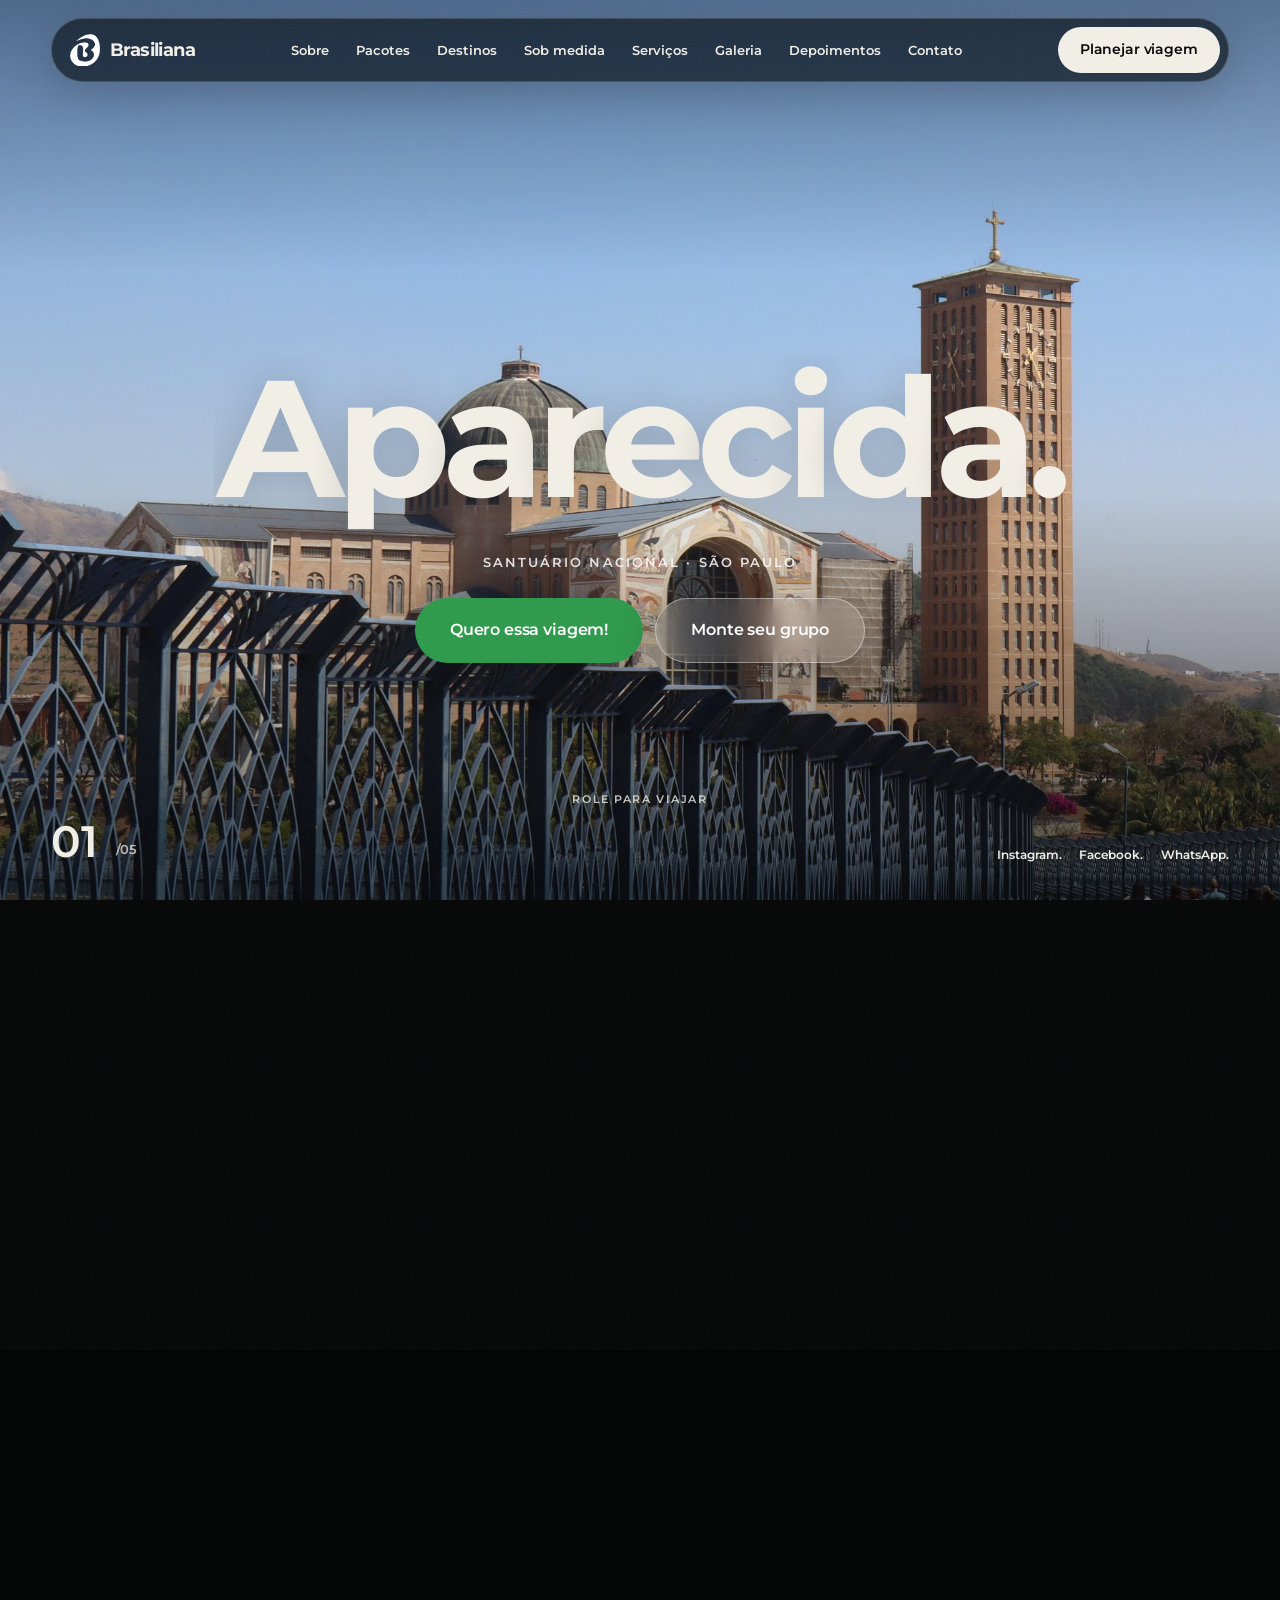
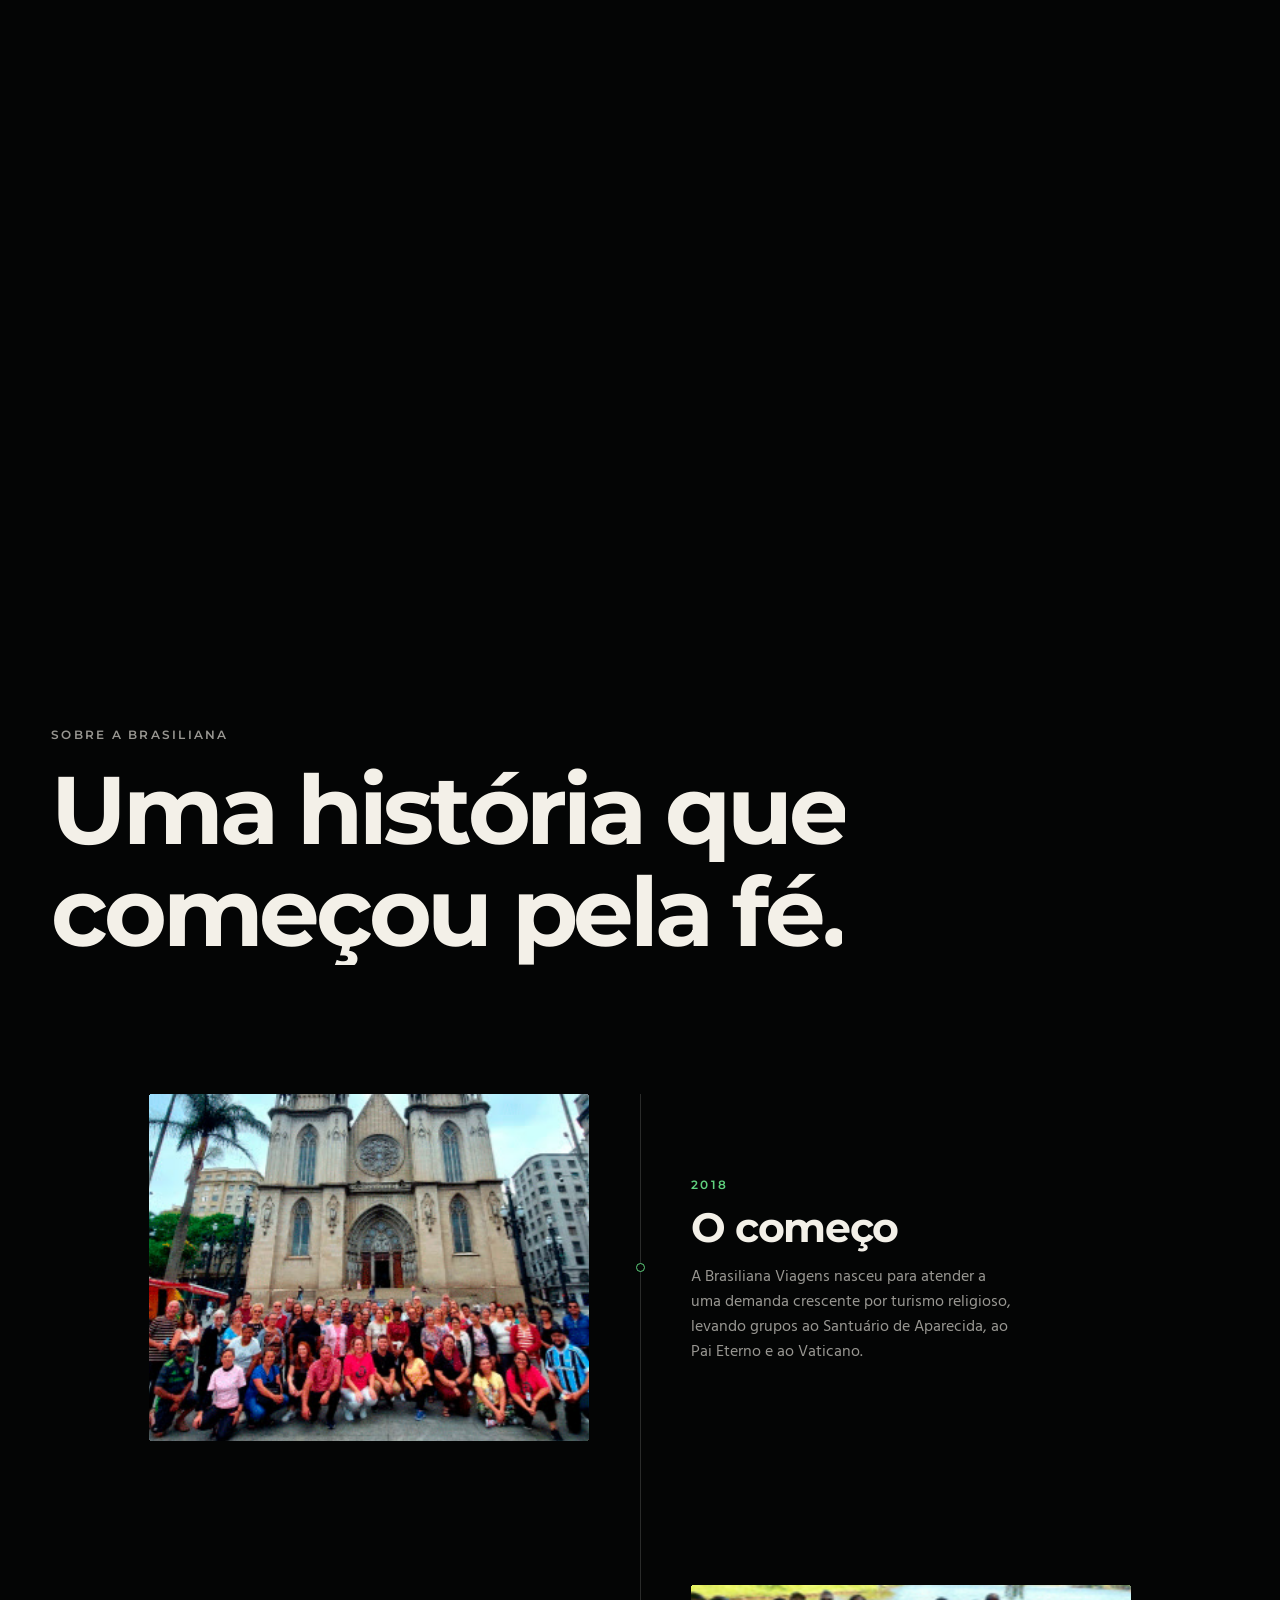
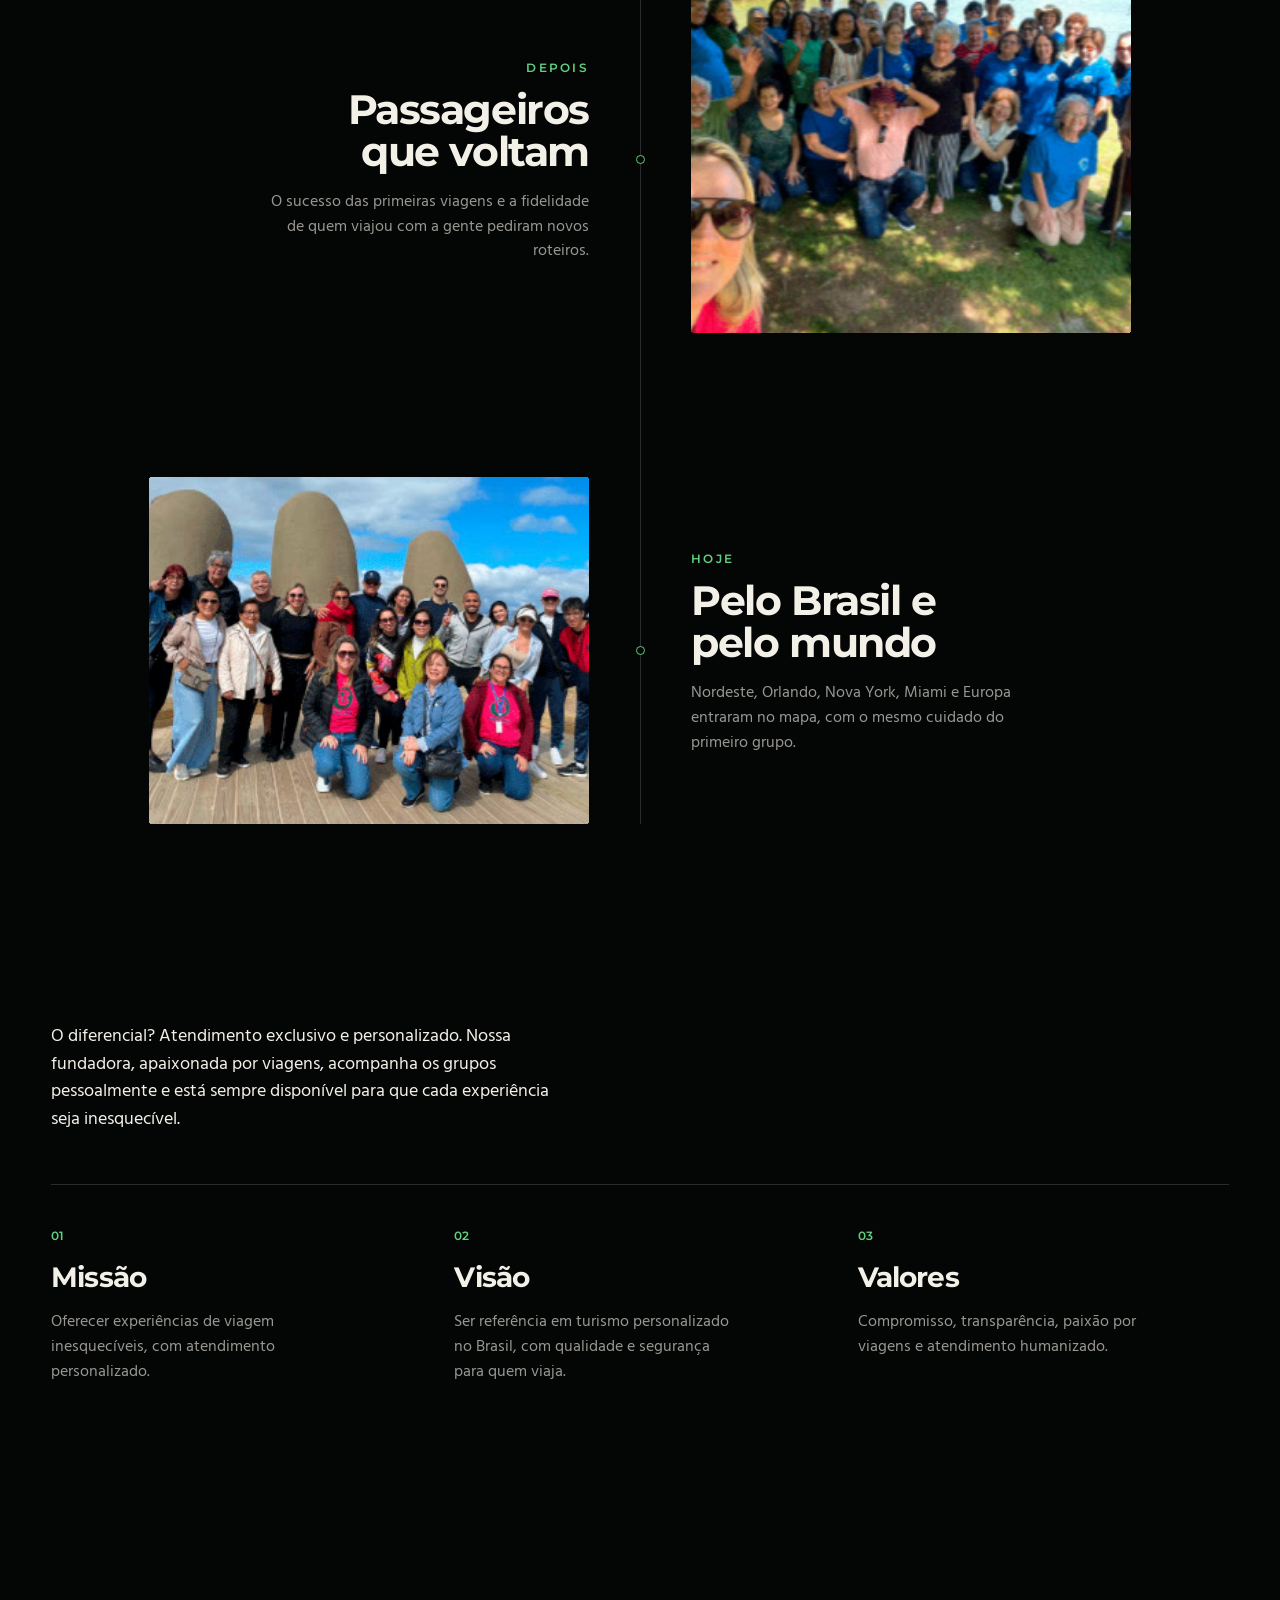
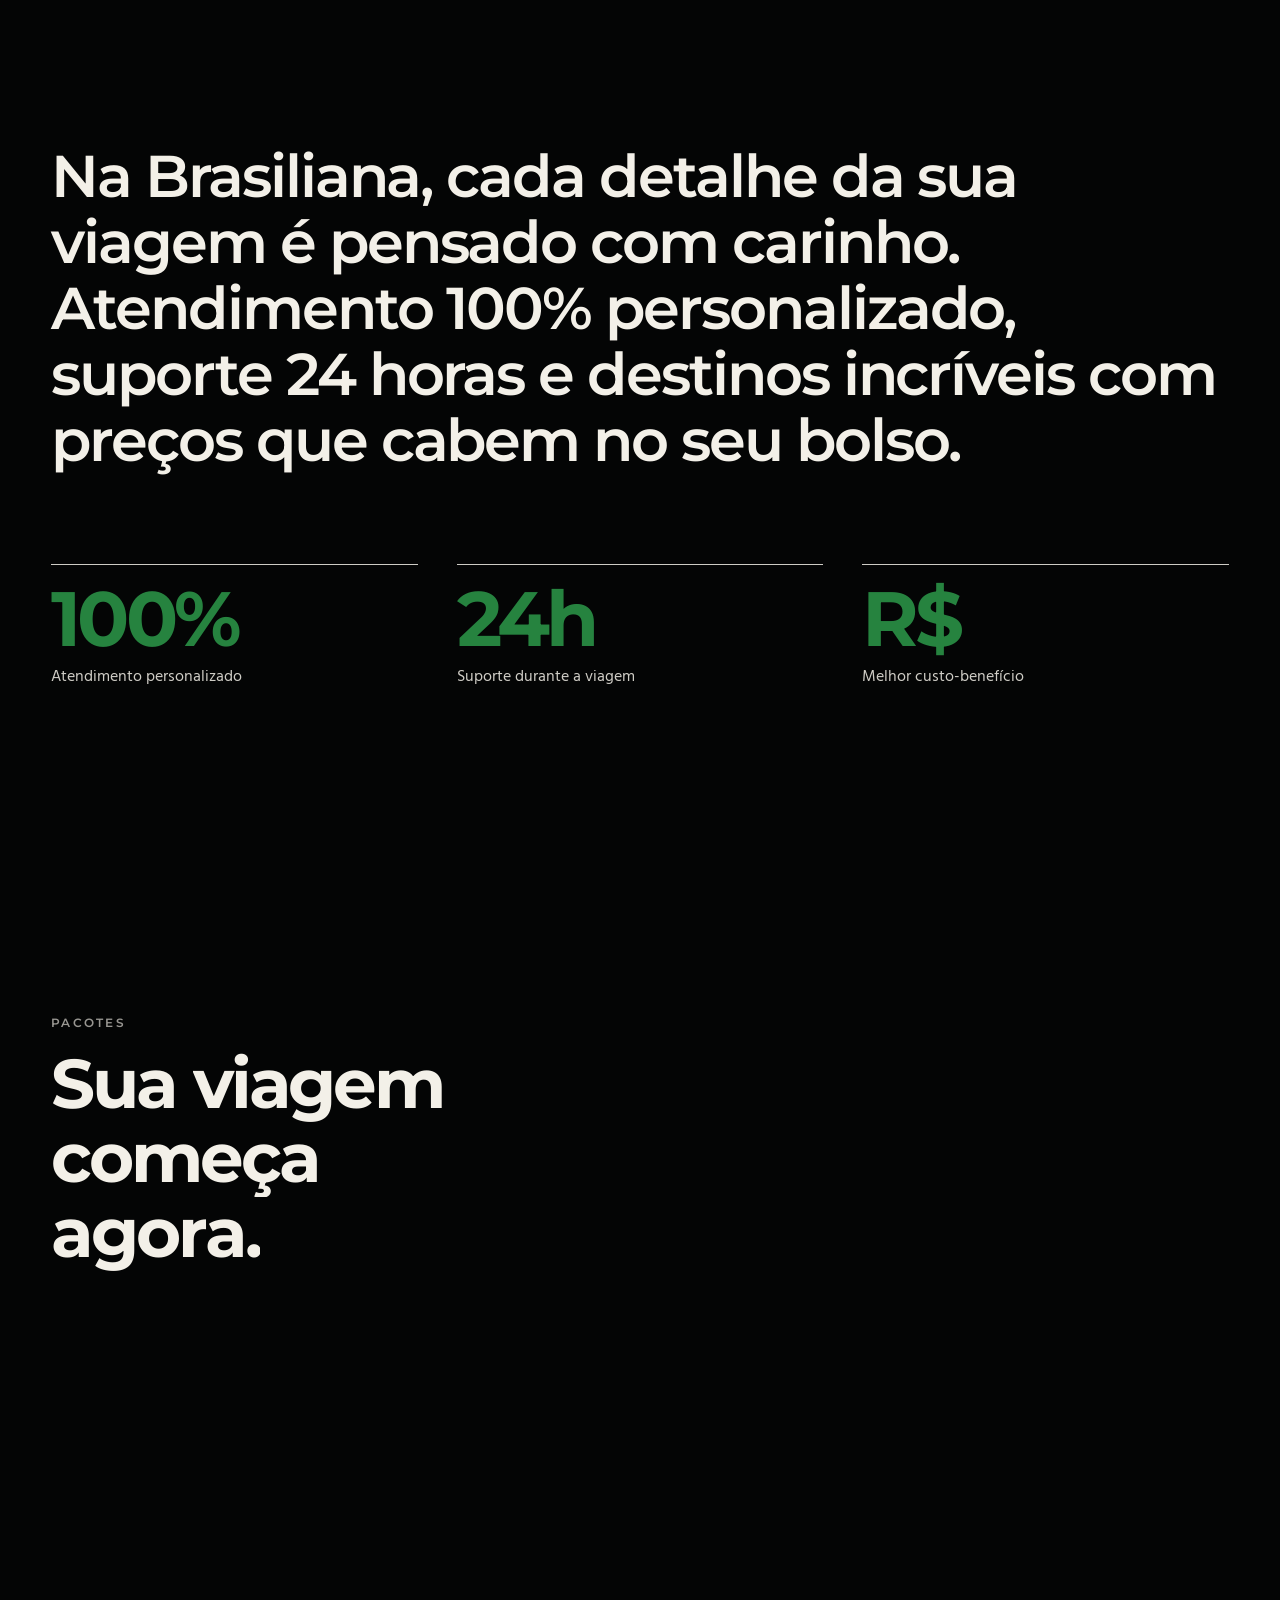
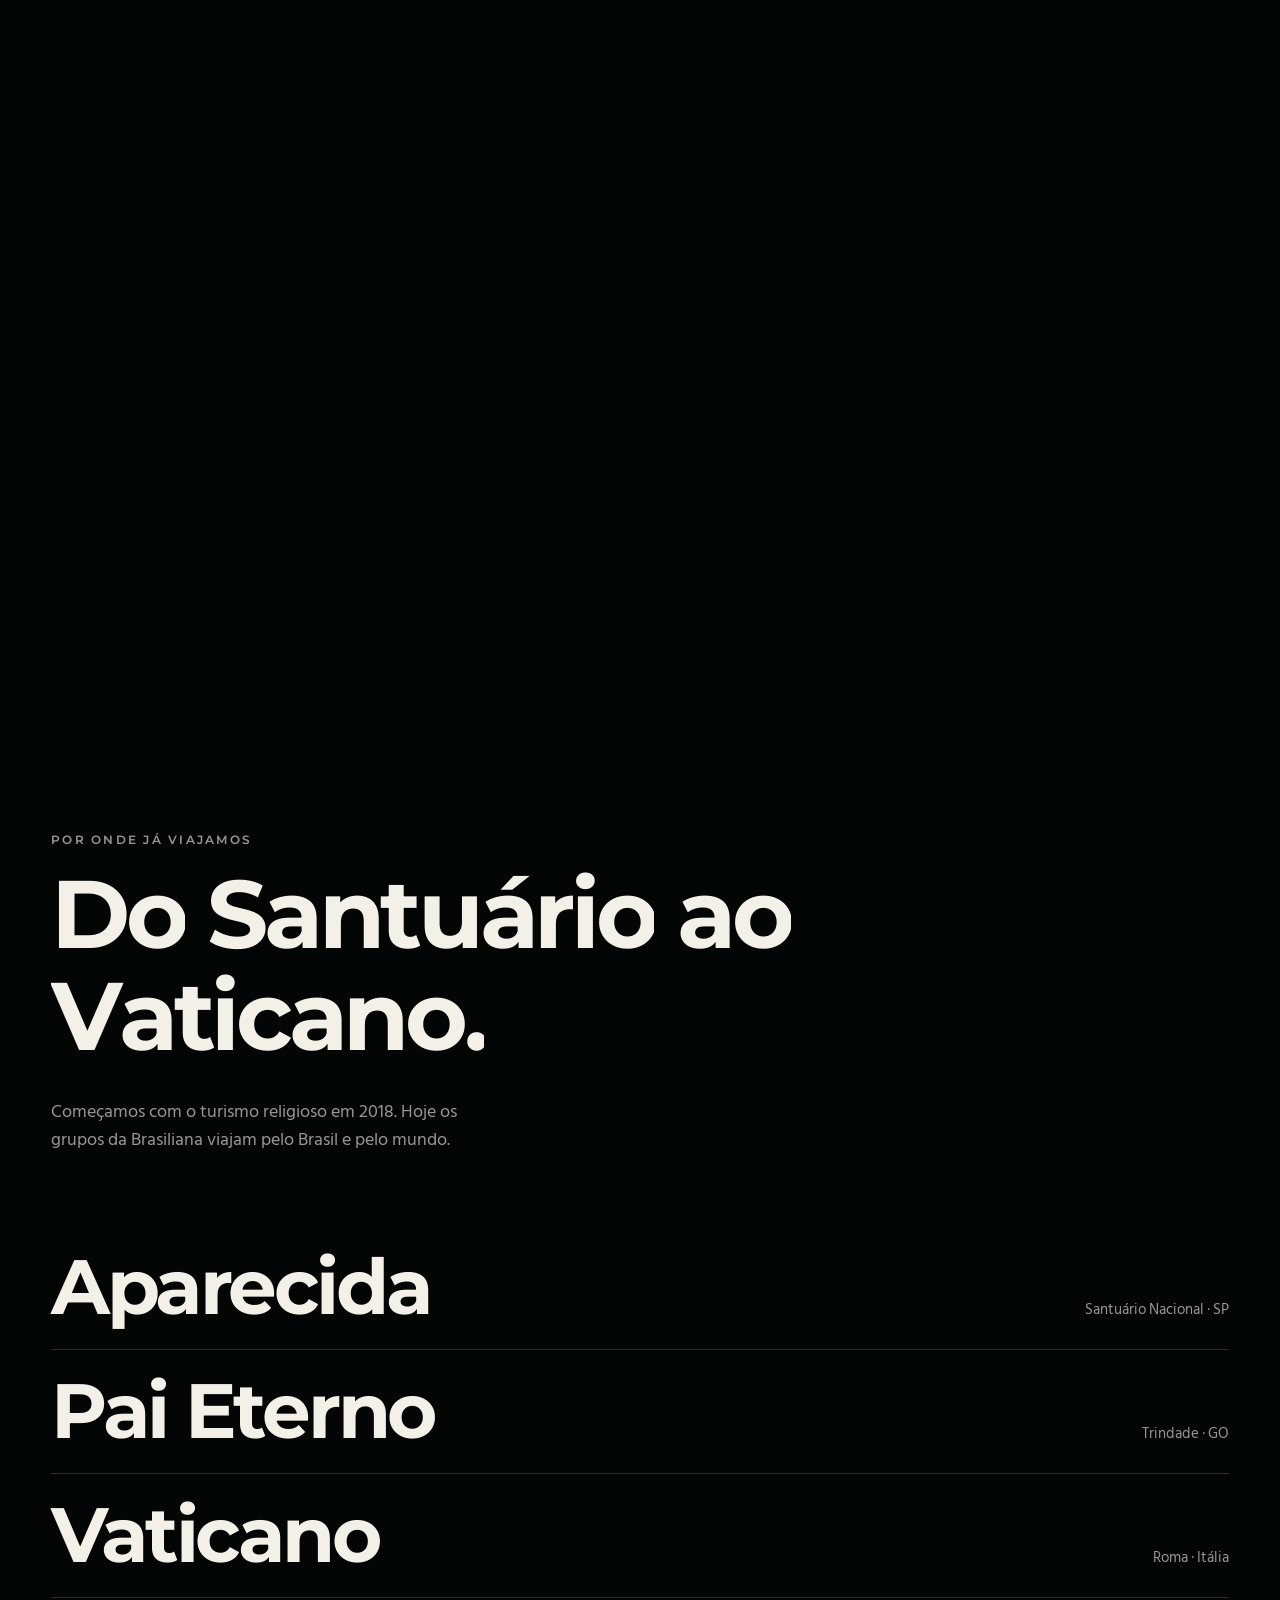
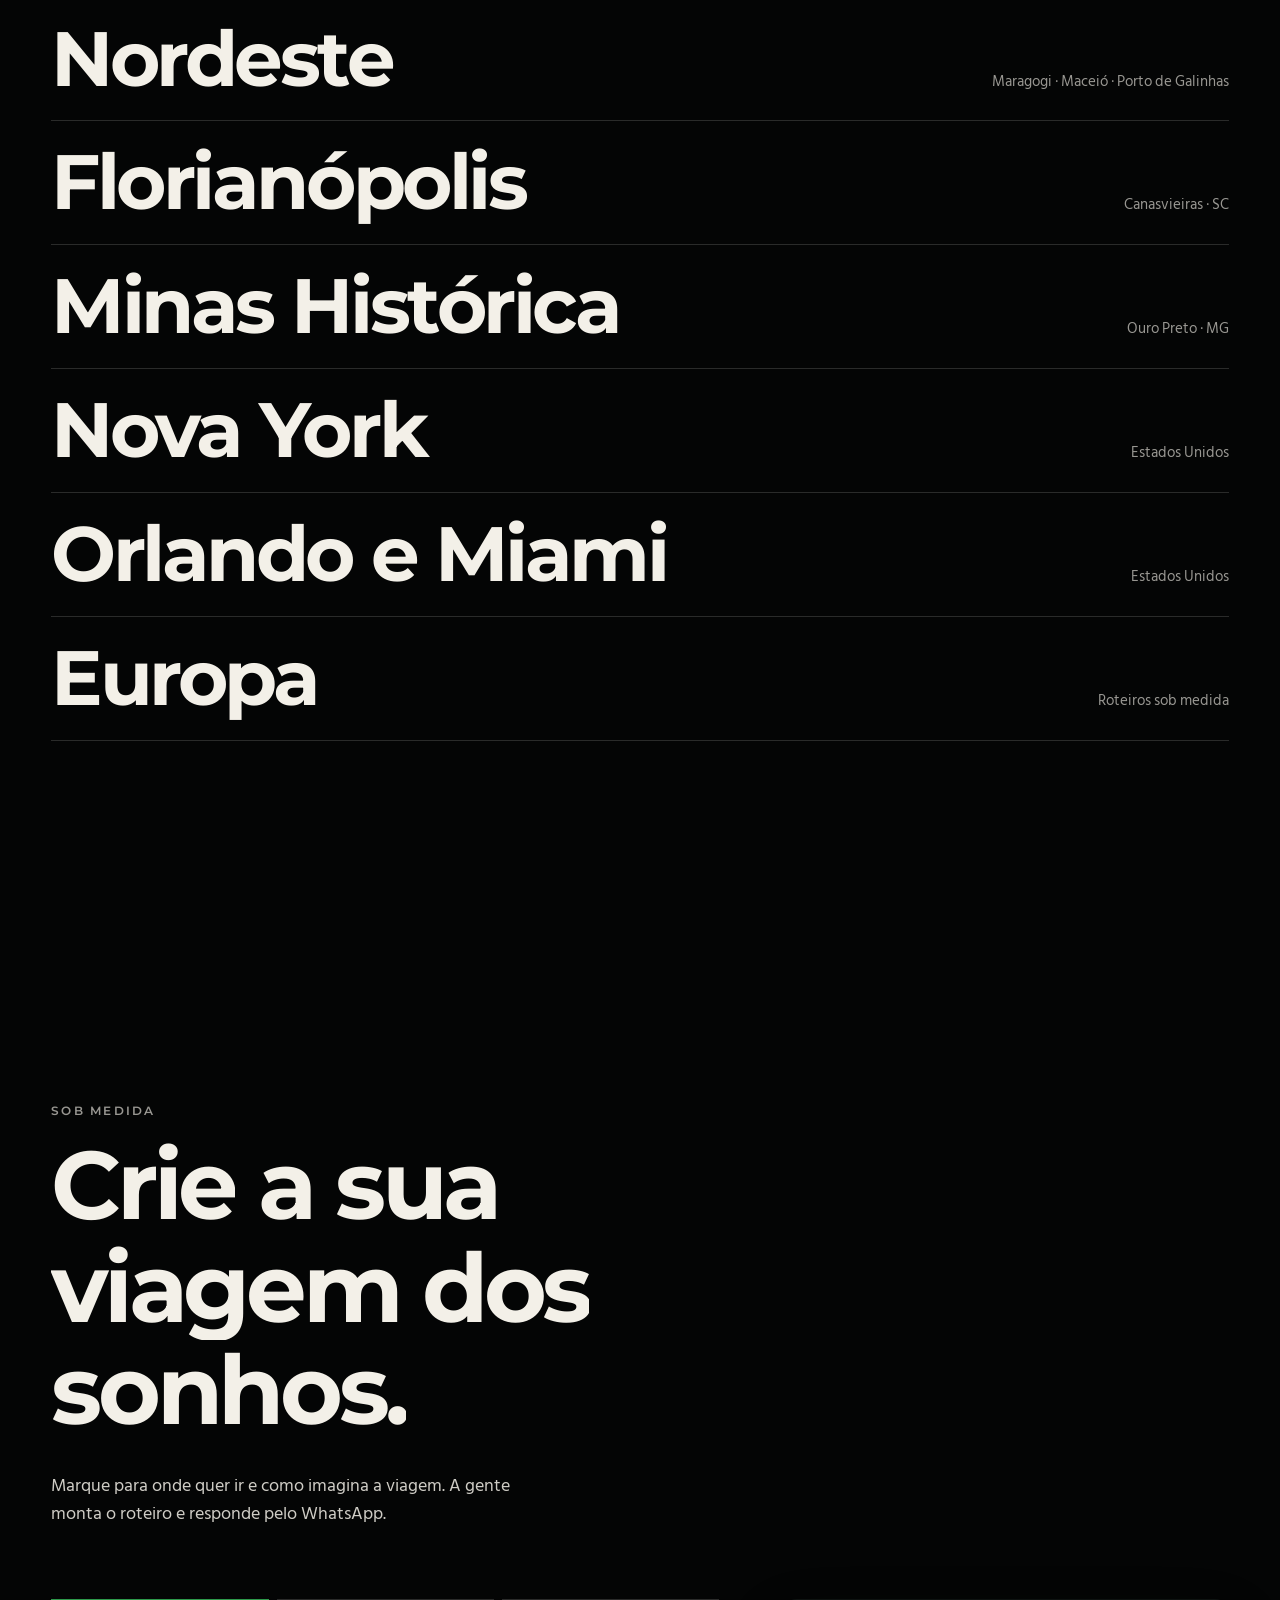
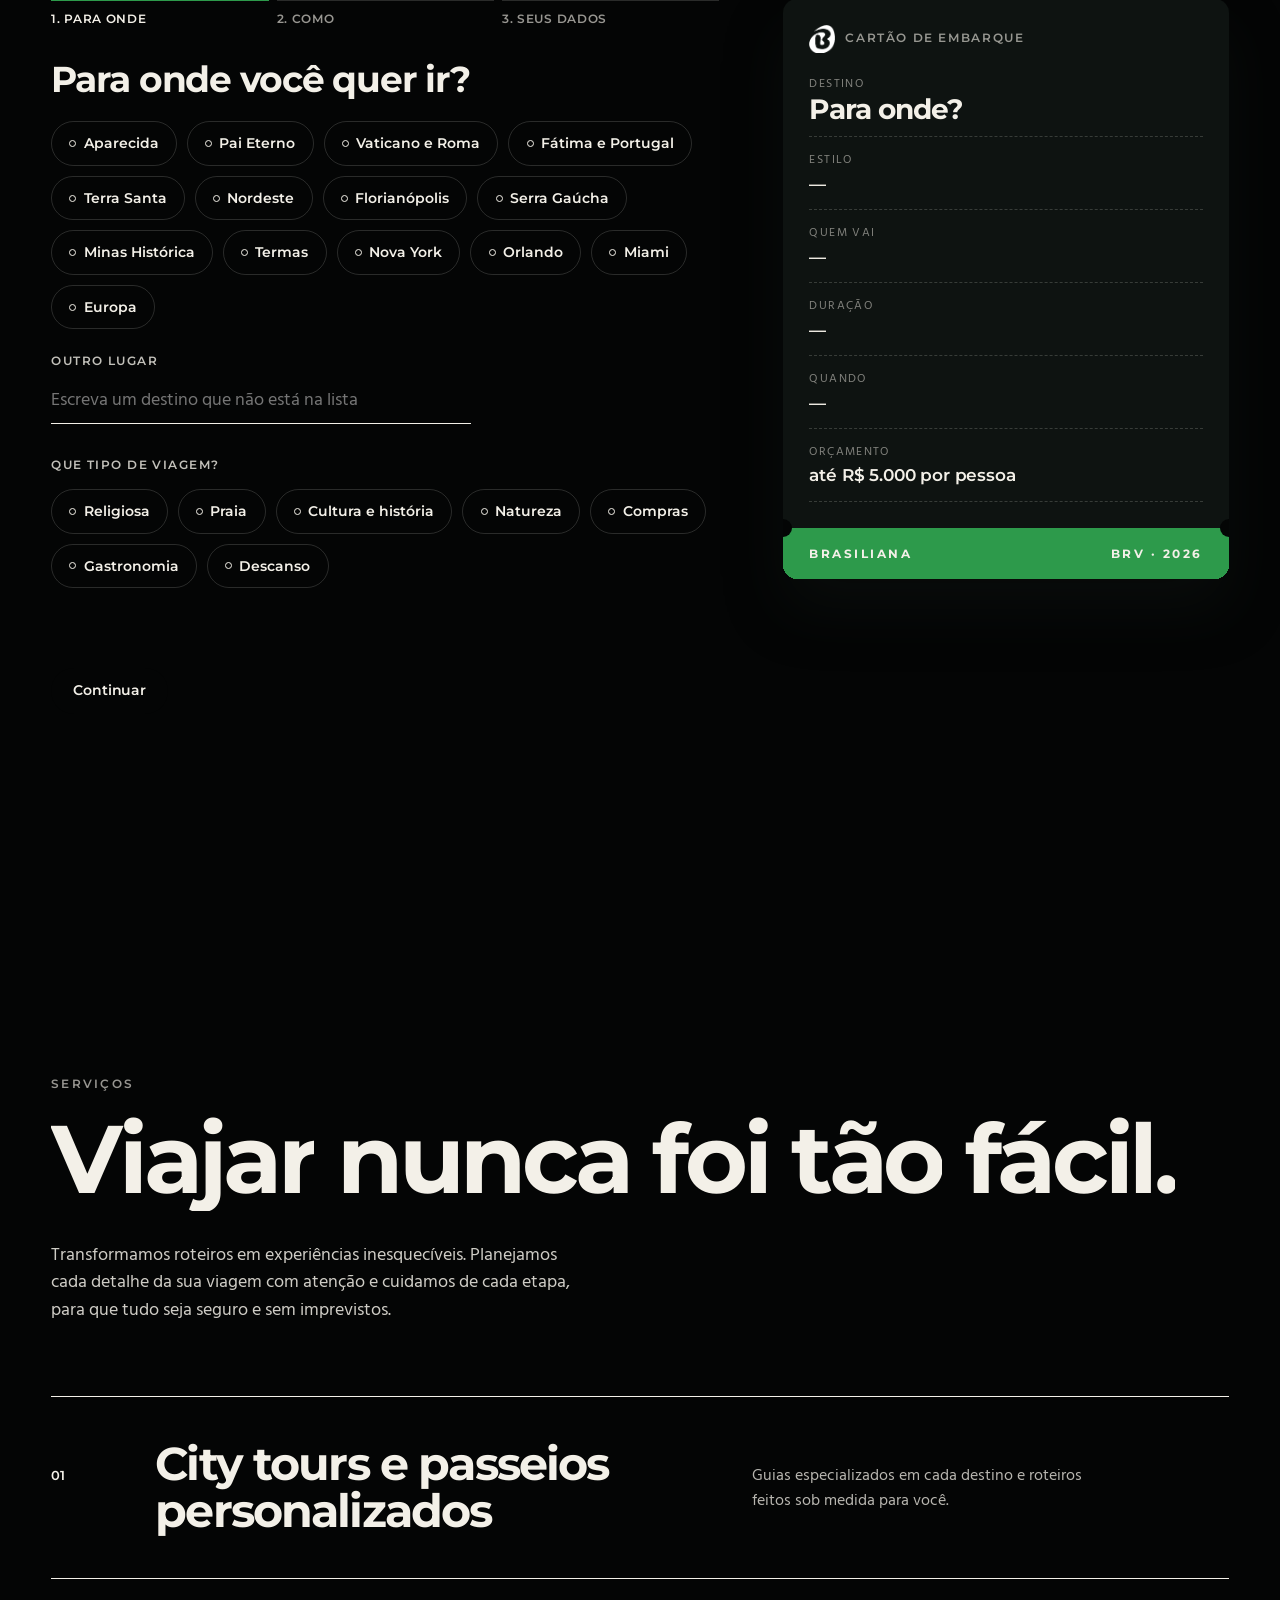
==== index.html @ 2e69d4b2 "publica build d4fee48" ====
<!doctype html>
<!-- © 2026 Brasiliana Viagens. Desenvolvido por Esparta Branding. Todos os direitos reservados. Cópia, reprodução ou reutilização proibidas sem autorização. -->
<html lang="pt-BR">
<head>
  <meta name="robots" content="noindex, nofollow" />
  <meta charset="UTF-8" />
  <meta name="viewport" content="width=device-width, initial-scale=1.0, viewport-fit=cover" />
  <title>Brasiliana Viagens — Turismo religioso e roteiros pelo Brasil e pelo mundo</title>
  <meta name="description" content="Agência de viagens desde 2018. Turismo religioso (Aparecida, Pai Eterno, Vaticano), Nordeste, Nova York, Europa e roteiros sob medida, com atendimento personalizado e acompanhamento em grupo." />
  <meta name="theme-color" content="#0b0d0c" />
  <link rel="canonical" href="https://brasilianaviagens.com.br/" />
  <link rel="icon" type="image/png" href="img/marca/logo-recorte.png" />
  <meta property="og:type" content="website" />
  <meta property="og:locale" content="pt_BR" />
  <meta property="og:title" content="Brasiliana Viagens" />
  <meta property="og:description" content="Cada detalhe da sua viagem pensado com carinho. Roteiros religiosos, Nordeste, Nova York, Europa e mais." />
  <meta property="og:image" content="img/destinos/aparecida.jpg" />
  <script type="application/ld+json">
  {
    "@context": "https://schema.org",
    "@type": "TravelAgency",
    "name": "Brasiliana Viagens",
    "url": "https://brasilianaviagens.com.br/",
    "logo": "https://brasilianaviagens.com.br/img/marca/logo-recorte.png",
    "foundingDate": "2018",
    "telephone": "+55 51 99966-7588",
    "sameAs": [
      "https://www.instagram.com/brasilianaviagens/",
      "https://www.facebook.com/profile.php?id=61577306266534"
    ]
  }
  </script>
  <script type="module" crossorigin src="./assets/index-CBzYxJdP.js"></script>
  <link rel="modulepreload" crossorigin href="./assets/vendor-BJO8XaA3.js">
  <link rel="stylesheet" crossorigin href="./assets/vendor-bU6MIf_c.css">
  <link rel="stylesheet" crossorigin href="./assets/index-Db5yoCD1.css">
</head>
<body class="is-loading">
  <a class="skip" href="#conteudo">Pular para o conteúdo</a>

  <!-- Preloader -->
  <div class="loader" aria-hidden="true">
    <div class="loader__logo">
      <span class="loader__mark"><img src="img/marca/simbolo-branco.png" alt="" width="225" height="236" /></span>
    </div>
  </div>

  <!-- Cursor -->
  <div class="cursor" aria-hidden="true"><span class="cursor__label"></span></div>

  <!-- Header -->
  <header class="header">
    <div class="header__bar">
    <a class="header__brand" href="#inicio" aria-label="Brasiliana Viagens, início">
      <img src="img/marca/simbolo-branco.png" alt="" width="225" height="236" />
      <span>Brasiliana</span>
    </a>
    <nav class="header__nav" aria-label="Seções">
      <a href="#sobre">Sobre</a>
      <a href="#pacotes">Pacotes</a>
      <a href="#destinos">Destinos</a>
      <a href="#sonho">Sob medida</a>
      <a href="#servicos">Serviços</a>
      <a href="#galeria">Galeria</a>
      <a href="#depoimentos">Depoimentos</a>
      <a href="#contato">Contato</a>
    </nav>
    <div class="header__actions">
      <a class="pill pill--light magnetic" data-wa="Olá, gostaria de planejar uma viagem com vocês!" href="#contato" data-cursor="WhatsApp">Planejar viagem</a>
      <button class="menu-btn" type="button" aria-expanded="false" aria-controls="menu">
        <span class="menu-btn__label">Menu</span>
        <span class="menu-btn__icon" aria-hidden="true"><i></i><i></i></span>
      </button>
    </div>
    </div>
  </header>

  <!-- Menu overlay -->
  <nav class="menu" id="menu" aria-label="Menu principal" hidden>
    <div class="menu__bg"></div>
    <ul class="menu__list">
      <li><a href="#inicio"><small>01</small><span>Início</span></a></li>
      <li><a href="#sobre"><small>02</small><span>Sobre</span></a></li>
      <li><a href="#pacotes"><small>03</small><span>Pacotes</span></a></li>
      <li><a href="#destinos"><small>04</small><span>Destinos</span></a></li>
      <li><a href="#sonho"><small>05</small><span>Sob medida</span></a></li>
      <li><a href="#servicos"><small>06</small><span>Serviços</span></a></li>
      <li><a href="#galeria"><small>07</small><span>Galeria</span></a></li>
      <li><a href="#depoimentos"><small>08</small><span>Depoimentos</span></a></li>
      <li><a href="#contato"><small>09</small><span>Contato</span></a></li>
    </ul>
    <div class="menu__foot">
      <a data-wa="Olá, gostaria de planejar uma viagem com vocês!" href="#contato">(51) 99966-7588 · Atendimento online</a>
      <a href="https://www.instagram.com/brasilianaviagens/" target="_blank" rel="noopener">Instagram.</a>
      <a href="https://www.facebook.com/profile.php?id=61577306266534" target="_blank" rel="noopener">Facebook.</a>
      <a data-wa="Olá, gostaria de planejar uma viagem com vocês!" href="#contato">WhatsApp.</a>
    </div>
  </nav>

  <main id="conteudo">

    <!-- ============ HERO ============ -->
    <section class="hero" id="inicio" aria-label="Destinos">
      <div class="hero__stage">
        <div class="hero__slides">
          <figure class="hero__slide" data-word="Aparecida." data-trip="Aparecida/SP" data-dates="24 a 27/11/2026" data-price="R$ 2.990" data-label="Santuário Nacional · São Paulo">
            <img src="img/destinos/aparecida.jpg" alt="Basílica de Nossa Senhora Aparecida" />
          </figure>
          <figure class="hero__slide" data-word="Vaticano." data-trip="Vaticano e Roma" data-label="Praça de São Pedro · Roma">
            <img src="img/destinos/vaticano.jpg" alt="Praça de São Pedro ao nascer do sol, no Vaticano" />
          </figure>
          <figure class="hero__slide" data-word="Nova York." data-trip="Nova York para Mulheres" data-dates="04 a 14/10/2026" data-price="R$ 19.990" data-label="Times Square · Estados Unidos">
            <img src="img/destinos/nova-york.jpg" alt="Times Square à noite, em Nova York" />
          </figure>
          <figure class="hero__slide" data-word="Nordeste." data-trip="Nordeste: Maragogi, Maceió e Porto de Galinhas" data-label="Maragogi · Maceió · Porto de Galinhas">
            <img src="img/destinos/nordeste.jpg" alt="Orla de Maragogi com mar azul-turquesa" />
          </figure>
          <figure class="hero__slide" data-word="Minas." data-trip="Minas Histórica" data-label="Ouro Preto · Minas Gerais">
            <img src="img/destinos/minas.jpg" alt="Igreja de São Francisco de Assis em Ouro Preto" />
          </figure>
        </div>
        <div class="hero__shade"></div>

        <h1 class="hero__title">
          <span class="sr-only">Brasiliana Viagens: Aparecida, Vaticano, Nova York, Nordeste e Minas.</span>
          <span class="hero__words" aria-hidden="true"></span>
        </h1>

        <div class="hero__label" aria-hidden="true"><span class="hero__label-track"></span></div>

        <div class="hero__ctas">
          <button class="pill pill--green pill--big hero__cta magnetic" type="button" data-book data-cursor="Reservar">Quero essa viagem!</button>
          <button class="pill pill--glass pill--big hero__group magnetic" type="button" data-group data-cursor="Convidar">Monte seu grupo</button>
        </div>

        <div class="hero__bottom">
          <div class="counter" aria-hidden="true">
            <span class="counter__window"><span class="counter__track"></span></span>
            <span class="counter__total">/05</span>
          </div>
          <div class="hero__scroll" aria-hidden="true"><span>Role para viajar</span><i></i></div>
          <ul class="socials">
            <li><a href="https://www.instagram.com/brasilianaviagens/" target="_blank" rel="noopener">Instagram.</a></li>
            <li><a href="https://www.facebook.com/profile.php?id=61577306266534" target="_blank" rel="noopener">Facebook.</a></li>
            <li><a data-wa="Olá, gostaria de planejar uma viagem com vocês!" href="#contato">WhatsApp.</a></li>
          </ul>
        </div>
      </div>
    </section>

    <!-- ============ SOBRE ============ -->
    <section class="about" id="sobre" data-bg="dark">
      <header class="about__intro">
        <p class="eyebrow">Sobre a Brasiliana</p>
        <h2 class="display split-chars">Uma história que começou pela fé.</h2>
      </header>

      <ol class="story">
        <li class="chapter">
          <figure class="chapter__media"><img src="img/grupos/grupo-01.jpg" alt="Grupo da Brasiliana em frente à Catedral da Sé, em São Paulo" loading="lazy" /></figure>
          <div class="chapter__text">
            <span class="chapter__when">2018</span>
            <h3>O começo</h3>
            <p>A Brasiliana Viagens nasceu para atender a uma demanda crescente por turismo religioso, levando grupos ao Santuário de Aparecida, ao Pai Eterno e ao Vaticano.</p>
          </div>
        </li>
        <li class="chapter">
          <figure class="chapter__media"><img src="img/grupos/grupo-07.jpg" alt="Grupo de passageiros reunido à beira de um lago" loading="lazy" /></figure>
          <div class="chapter__text">
            <span class="chapter__when">Depois</span>
            <h3>Passageiros que voltam</h3>
            <p>O sucesso das primeiras viagens e a fidelidade de quem viajou com a gente pediram novos roteiros.</p>
          </div>
        </li>
        <li class="chapter">
          <figure class="chapter__media"><img src="img/grupos/grupo-03.jpg" alt="Grupo no monumento La Mano, em Punta del Este" loading="lazy" /></figure>
          <div class="chapter__text">
            <span class="chapter__when">Hoje</span>
            <h3>Pelo Brasil e pelo mundo</h3>
            <p>Nordeste, Orlando, Nova York, Miami e Europa entraram no mapa, com o mesmo cuidado do primeiro grupo.</p>
          </div>
        </li>
      </ol>

      <div class="about__more">
        <p class="about__text reveal-lines">
          O diferencial? Atendimento exclusivo e personalizado. Nossa fundadora, apaixonada por viagens,
          acompanha os grupos pessoalmente e está sempre disponível para que cada experiência seja inesquecível.
        </p>
        <ol class="pillars">
          <li class="pillar">
            <span class="pillar__n">01</span>
            <h3>Missão</h3>
            <p>Oferecer experiências de viagem inesquecíveis, com atendimento personalizado.</p>
          </li>
          <li class="pillar">
            <span class="pillar__n">02</span>
            <h3>Visão</h3>
            <p>Ser referência em turismo personalizado no Brasil, com qualidade e segurança para quem viaja.</p>
          </li>
          <li class="pillar">
            <span class="pillar__n">03</span>
            <h3>Valores</h3>
            <p>Compromisso, transparência, paixão por viagens e atendimento humanizado.</p>
          </li>
        </ol>
      </div>
    </section>

    <!-- ============ MANIFESTO ============ -->
    <section class="manifesto" data-bg="sand" aria-label="Nosso jeito de viajar">
      <p class="manifesto__text scrub-words">
        Na Brasiliana, cada detalhe da sua viagem é pensado com carinho. Atendimento 100% personalizado,
        suporte 24 horas e destinos incríveis com preços que cabem no seu bolso.
      </p>
      <ul class="perks">
        <li><span>100%</span>Atendimento personalizado</li>
        <li><span>24h</span>Suporte durante a viagem</li>
        <li><span>R$</span>Melhor custo-benefício</li>
      </ul>
    </section>

    <!-- ============ PACOTES ============ -->
    <section class="packages" id="pacotes" data-bg="dark">
      <div class="packages__pin">
        <header class="packages__head">
          <p class="eyebrow">Pacotes</p>
          <h2 class="display split-chars">Sua viagem começa agora.</h2>
        </header>
        <div class="packages__track">
          <article class="pkg" data-name="Termas Romanas" data-trip="Termas Romanas" data-dates="21 a 25/10/2026" data-price="R$ 1.990">
            <div class="pkg__media"><img src="img/destinos/termas.jpg" alt="Complexo termal com piscinas e jardins" loading="lazy" /></div>
            <div class="pkg__info">
              <span class="pkg__n">01</span>
              <p class="pkg__type">Nacional</p>
              <h3 class="pkg__name">Termas Romanas</h3>
              <dl class="pkg__meta">
                <div><dt>Datas</dt><dd>21 a 25/10/2026</dd></div>
                <div><dt>Valor</dt><dd>R$ 1.990</dd></div>
              </dl>
              <button class="pill pill--green magnetic" type="button" data-book data-cursor="Reservar">Quero essa viagem!</button>
              <button class="link-btn pkg__group" type="button" data-group>Monte seu grupo para essa viagem</button>
            </div>
          </article>
          <article class="pkg" data-name="Aparecida/SP" data-trip="Aparecida/SP" data-dates="24 a 27/11/2026" data-price="R$ 2.990">
            <div class="pkg__media"><img src="img/destinos/aparecida.jpg" alt="Basílica de Nossa Senhora Aparecida" loading="lazy" /></div>
            <div class="pkg__info">
              <span class="pkg__n">02</span>
              <p class="pkg__type">Nacional · Religioso</p>
              <h3 class="pkg__name">Aparecida/SP</h3>
              <dl class="pkg__meta">
                <div><dt>Datas</dt><dd>24 a 27/11/2026</dd></div>
                <div><dt>Valor</dt><dd>R$ 2.990</dd></div>
              </dl>
              <button class="pill pill--green magnetic" type="button" data-book data-cursor="Reservar">Quero essa viagem!</button>
              <button class="link-btn pkg__group" type="button" data-group>Monte seu grupo para essa viagem</button>
            </div>
          </article>
          <article class="pkg" data-name="Nova York para Mulheres" data-trip="Nova York para Mulheres" data-dates="04 a 14/10/2026" data-price="R$ 19.990">
            <div class="pkg__media"><img src="img/destinos/nova-york.jpg" alt="Times Square à noite" loading="lazy" /></div>
            <div class="pkg__info">
              <span class="pkg__n">03</span>
              <p class="pkg__type">Internacional · Grupo só de mulheres</p>
              <h3 class="pkg__name">Nova York para Mulheres</h3>
              <dl class="pkg__meta">
                <div><dt>Datas</dt><dd>04 a 14/10/2026</dd></div>
                <div><dt>Valor</dt><dd>R$ 19.990</dd></div>
              </dl>
              <button class="pill pill--green magnetic" type="button" data-book data-cursor="Reservar">Quero essa viagem!</button>
              <button class="link-btn pkg__group" type="button" data-group>Monte seu grupo para essa viagem</button>
            </div>
          </article>
          <article class="pkg pkg--custom" data-name="um roteiro sob medida" data-trip="Roteiro sob medida">
            <div class="pkg__info">
              <span class="pkg__n">+</span>
              <p class="pkg__type">Sob medida</p>
              <h3 class="pkg__name">Não achou seu destino?</h3>
              <p class="pkg__desc">Montamos o roteiro com você: religioso, praia, internacional ou só para o seu grupo.</p>
              <a class="pill pill--green magnetic" href="#sonho" data-cursor="Criar">Crie a sua viagem dos sonhos</a>
            </div>
          </article>
        </div>
        <div class="packages__progress" aria-hidden="true"><i></i></div>
      </div>
    </section>

    <!-- ============ DESTINOS ============ -->
    <section class="places" id="destinos" data-bg="dark">
      <header class="places__head">
        <p class="eyebrow">Por onde já viajamos</p>
        <h2 class="display split-chars">Do Santuário ao Vaticano.</h2>
        <p class="places__lead">Começamos com o turismo religioso em 2018. Hoje os grupos da Brasiliana viajam pelo Brasil e pelo mundo.</p>
      </header>
      <ul class="places__list">
        <li class="place hover-img" data-img="img/destinos/aparecida.jpg"><span class="place__name">Aparecida</span><span class="place__where">Santuário Nacional · SP</span></li>
        <li class="place hover-img" data-img="img/destinos/pai-eterno.jpg"><span class="place__name">Pai Eterno</span><span class="place__where">Trindade · GO</span></li>
        <li class="place hover-img" data-img="img/destinos/vaticano.jpg"><span class="place__name">Vaticano</span><span class="place__where">Roma · Itália</span></li>
        <li class="place hover-img" data-img="img/destinos/nordeste.jpg"><span class="place__name">Nordeste</span><span class="place__where">Maragogi · Maceió · Porto de Galinhas</span></li>
        <li class="place hover-img" data-img="img/destinos/floripa.jpg"><span class="place__name">Florianópolis</span><span class="place__where">Canasvieiras · SC</span></li>
        <li class="place hover-img" data-img="img/destinos/minas.jpg"><span class="place__name">Minas Histórica</span><span class="place__where">Ouro Preto · MG</span></li>
        <li class="place hover-img" data-img="img/destinos/nova-york.jpg"><span class="place__name">Nova York</span><span class="place__where">Estados Unidos</span></li>
        <li class="place hover-img" data-img="img/grupos/grupo-11.jpg"><span class="place__name">Orlando e Miami</span><span class="place__where">Estados Unidos</span></li>
        <li class="place"><span class="place__name">Europa</span><span class="place__where">Roteiros sob medida</span></li>
      </ul>
    </section>

    <!-- ============ VIAGEM DOS SONHOS ============ -->
    <section class="dream" id="sonho" data-bg="sand">
      <header class="dream__head">
        <p class="eyebrow">Sob medida</p>
        <h2 class="display split-chars">Crie a sua viagem dos sonhos.</h2>
        <p class="dream__lead">Marque para onde quer ir e como imagina a viagem. A gente monta o roteiro e responde pelo WhatsApp.</p>
      </header>

      <div class="dream__grid">
        <form class="dream__form" novalidate>
          <ol class="dream__progress" aria-label="Etapas">
            <li class="is-on">Para onde</li>
            <li>Como</li>
            <li>Seus dados</li>
          </ol>

          <fieldset class="dream__step" data-step="1">
            <legend>Para onde você quer ir?</legend>
            <div class="chips" data-field="destinos">
              <label class="chip"><input type="checkbox" value="Aparecida/SP" /><span>Aparecida</span></label>
              <label class="chip"><input type="checkbox" value="Pai Eterno/GO" /><span>Pai Eterno</span></label>
              <label class="chip"><input type="checkbox" value="Vaticano e Roma" /><span>Vaticano e Roma</span></label>
              <label class="chip"><input type="checkbox" value="Fátima e Portugal" /><span>Fátima e Portugal</span></label>
              <label class="chip"><input type="checkbox" value="Terra Santa" /><span>Terra Santa</span></label>
              <label class="chip"><input type="checkbox" value="Nordeste" /><span>Nordeste</span></label>
              <label class="chip"><input type="checkbox" value="Florianópolis" /><span>Florianópolis</span></label>
              <label class="chip"><input type="checkbox" value="Serra Gaúcha" /><span>Serra Gaúcha</span></label>
              <label class="chip"><input type="checkbox" value="Minas Histórica" /><span>Minas Histórica</span></label>
              <label class="chip"><input type="checkbox" value="Termas" /><span>Termas</span></label>
              <label class="chip"><input type="checkbox" value="Nova York" /><span>Nova York</span></label>
              <label class="chip"><input type="checkbox" value="Orlando" /><span>Orlando</span></label>
              <label class="chip"><input type="checkbox" value="Miami" /><span>Miami</span></label>
              <label class="chip"><input type="checkbox" value="Europa" /><span>Europa</span></label>
            </div>
            <label class="field dream__other"><span>Outro lugar</span><input name="outro" type="text" placeholder="Escreva um destino que não está na lista" /></label>
            <p class="dream__sub">Que tipo de viagem?</p>
            <div class="chips" data-field="estilo">
              <label class="chip"><input type="checkbox" value="Religiosa" /><span>Religiosa</span></label>
              <label class="chip"><input type="checkbox" value="Praia" /><span>Praia</span></label>
              <label class="chip"><input type="checkbox" value="Cultura e história" /><span>Cultura e história</span></label>
              <label class="chip"><input type="checkbox" value="Natureza" /><span>Natureza</span></label>
              <label class="chip"><input type="checkbox" value="Compras" /><span>Compras</span></label>
              <label class="chip"><input type="checkbox" value="Gastronomia" /><span>Gastronomia</span></label>
              <label class="chip"><input type="checkbox" value="Descanso" /><span>Descanso</span></label>
            </div>
          </fieldset>

          <fieldset class="dream__step" data-step="2" hidden>
            <legend>Como você imagina?</legend>
            <p class="dream__sub">Quem vai?</p>
            <div class="chips" data-field="quem">
              <label class="chip"><input type="radio" name="quem" value="Só eu" /><span>Só eu</span></label>
              <label class="chip"><input type="radio" name="quem" value="Casal" /><span>Casal</span></label>
              <label class="chip"><input type="radio" name="quem" value="Família" /><span>Família</span></label>
              <label class="chip"><input type="radio" name="quem" value="Amigos" /><span>Amigos</span></label>
              <label class="chip"><input type="radio" name="quem" value="Grupo da igreja" /><span>Grupo da igreja</span></label>
              <label class="chip"><input type="radio" name="quem" value="Empresa" /><span>Empresa</span></label>
            </div>
            <p class="dream__sub">Quanto tempo?</p>
            <div class="chips" data-field="duracao">
              <label class="chip"><input type="radio" name="duracao" value="Bate e volta" /><span>Bate e volta</span></label>
              <label class="chip"><input type="radio" name="duracao" value="Fim de semana" /><span>Fim de semana</span></label>
              <label class="chip"><input type="radio" name="duracao" value="Uma semana" /><span>Uma semana</span></label>
              <label class="chip"><input type="radio" name="duracao" value="10 dias ou mais" /><span>10 dias ou mais</span></label>
            </div>
            <div class="dream__row">
              <label class="field"><span>Pessoas</span><input name="pessoas" type="number" min="1" max="200" value="2" inputmode="numeric" /></label>
              <label class="field"><span>Quando</span><input name="quando" type="month" /></label>
              <label class="field"><span>Saindo de</span><input name="saida" type="text" autocomplete="address-level2" placeholder="Cidade" /></label>
            </div>
            <label class="field dream__budget">
              <span>Orçamento por pessoa: <output name="orcamentoTxt">até R$ 5.000</output></span>
              <input name="orcamento" type="range" min="1000" max="30000" step="500" value="5000" />
            </label>
          </fieldset>

          <fieldset class="dream__step" data-step="3" hidden>
            <legend>Para quem a gente manda o roteiro?</legend>
            <div class="dream__row dream__row--2">
              <label class="field"><span>Nome</span><input name="nome" type="text" autocomplete="name" required /></label>
              <label class="field"><span>WhatsApp</span><input name="telefone" type="tel" autocomplete="tel" inputmode="tel" required /></label>
              <label class="field"><span>E-mail (opcional)</span><input name="email" type="email" autocomplete="email" /></label>
              <label class="field"><span>Algo mais?</span><input name="obs" type="text" placeholder="Datas especiais, acessibilidade, ocasião…" /></label>
            </div>
          </fieldset>

          <p class="form__error" role="alert"></p>
          <div class="dream__nav">
            <button class="pill pill--light-outline" type="button" data-prev hidden>Voltar</button>
            <button class="pill pill--dark magnetic" type="button" data-next>Continuar</button>
            <button class="pill pill--green pill--big magnetic" type="submit" data-send hidden>Enviar meu sonho</button>
          </div>
        </form>

        <aside class="ticket" aria-label="Resumo da sua viagem">
          <div class="ticket__top">
            <img src="img/marca/simbolo-branco.png" alt="" width="225" height="236" />
            <span>Cartão de embarque</span>
          </div>
          <dl class="ticket__rows">
            <div><dt>Destino</dt><dd data-t="destinos">Para onde?</dd></div>
            <div><dt>Estilo</dt><dd data-t="estilo">—</dd></div>
            <div><dt>Quem vai</dt><dd data-t="quem">—</dd></div>
            <div><dt>Duração</dt><dd data-t="duracao">—</dd></div>
            <div><dt>Quando</dt><dd data-t="quando">—</dd></div>
            <div><dt>Orçamento</dt><dd data-t="orcamento">até R$ 5.000 por pessoa</dd></div>
          </dl>
          <div class="ticket__stub" aria-hidden="true"><span>BRASILIANA</span><span class="ticket__code">BRV · 2026</span></div>
        </aside>
      </div>
    </section>

    <!-- ============ SERVIÇOS ============ -->
    <section class="services" id="servicos" data-bg="sand">
      <header class="services__head">
        <p class="eyebrow">Serviços</p>
        <h2 class="display split-chars">Viajar nunca foi tão fácil.</h2>
        <p class="services__lead">Transformamos roteiros em experiências inesquecíveis. Planejamos cada detalhe da sua viagem com atenção e cuidamos de cada etapa, para que tudo seja seguro e sem imprevistos.</p>
      </header>
      <ul class="services__list">
        <li class="service hover-img" data-img="img/grupos/grupo-08.jpg">
          <span class="service__n">01</span>
          <h3>City tours e passeios personalizados</h3>
          <p>Guias especializados em cada destino e roteiros feitos sob medida para você.</p>
        </li>
        <li class="service hover-img" data-img="img/destinos/nova-york.jpg">
          <span class="service__n">02</span>
          <h3>Passagens aéreas</h3>
          <p>Melhores preços e opções de pagamento para qualquer destino.</p>
        </li>
        <li class="service hover-img" data-img="img/destinos/nordeste.jpg">
          <span class="service__n">03</span>
          <h3>Pacotes de viagem</h3>
          <p>Roteiros religiosos e os destinos mais desejados do Brasil e do exterior, com conforto e segurança.</p>
        </li>
        <li class="service hover-img" data-img="img/grupos/grupo-05.jpg">
          <span class="service__n">04</span>
          <h3>Viagens em grupo</h3>
          <p>A fundadora acompanha pessoalmente. Você só precisa aproveitar.</p>
        </li>
      </ul>
    </section>

    <!-- ============ GALERIA ============ -->
    <section class="gallery" id="galeria" data-bg="dark">
      <header class="gallery__head">
        <p class="eyebrow">Galeria</p>
        <h2 class="display split-chars">Quem viaja com a gente vira família.</h2>
      </header>
      <div class="marquee" data-dir="-1">
        <div class="marquee__inner">
          <button class="shot" data-cursor="Ver"><img src="img/grupos/grupo-01.jpg" alt="Grupo em frente à Catedral da Sé, em São Paulo" loading="lazy" /></button>
          <button class="shot" data-cursor="Ver"><img src="img/grupos/grupo-02.jpg" alt="Grupo jovem em loja temática" loading="lazy" /></button>
          <button class="shot" data-cursor="Ver"><img src="img/grupos/grupo-03.jpg" alt="Grupo no monumento La Mano, em Punta del Este" loading="lazy" /></button>
          <button class="shot" data-cursor="Ver"><img src="img/grupos/grupo-04.jpg" alt="Grupo no letreiro de Montevidéu" loading="lazy" /></button>
          <button class="shot" data-cursor="Ver"><img src="img/grupos/grupo-05.jpg" alt="Grupo em frente a monumento histórico" loading="lazy" /></button>
          <button class="shot" data-cursor="Ver"><img src="img/grupos/grupo-06.jpg" alt="Grupo reunido em salão decorado" loading="lazy" /></button>
        </div>
      </div>
      <div class="marquee" data-dir="1">
        <div class="marquee__inner">
          <button class="shot" data-cursor="Ver"><img src="img/grupos/grupo-07.jpg" alt="Grupo à beira de um lago" loading="lazy" /></button>
          <button class="shot" data-cursor="Ver"><img src="img/grupos/grupo-08.jpg" alt="Grupo no letreiro do Morro de São Paulo" loading="lazy" /></button>
          <button class="shot" data-cursor="Ver"><img src="img/grupos/grupo-09.jpg" alt="Grupo em frente a casarão colonial" loading="lazy" /></button>
          <button class="shot" data-cursor="Ver"><img src="img/grupos/grupo-10.jpg" alt="Selfie de viajantes sorrindo" loading="lazy" /></button>
          <button class="shot" data-cursor="Ver"><img src="img/grupos/grupo-11.jpg" alt="Viajante em cenário de astronauta" loading="lazy" /></button>
        </div>
      </div>
    </section>

    <!-- ============ DEPOIMENTOS ============ -->
    <section class="quotes" id="depoimentos" data-bg="dark">
      <div class="quotes__pin">
        <p class="eyebrow">Feedback dos viajantes</p>
        <div class="quotes__stack">
          <figure class="quote">
            <blockquote>Foi maravilhosa nossa viagem! Agradecendo a Iara como sempre nos proporcionando ótimas viagens!</blockquote>
            <figcaption>Marcia Dutra</figcaption>
          </figure>
          <figure class="quote">
            <blockquote>Obrigada Iara por proporcionar esta viagem maravilhosa! Conheci várias pessoas incríveis!</blockquote>
            <figcaption>Lory Carmem Riffel</figcaption>
          </figure>
          <figure class="quote">
            <blockquote>Adoro viajar com vocês! Alto astral, muito alegres, sempre que der, vou ir junto!</blockquote>
            <figcaption>Marlene Silva de Fraga</figcaption>
          </figure>
          <figure class="quote">
            <blockquote>Só coisas boas, lugares lindos! Tive a oportunidade de conhecer pessoas do grupo, aproveitamos muito!</blockquote>
            <figcaption>Juliano Kerber Greiner</figcaption>
          </figure>
          <figure class="quote">
            <blockquote>Iara, obrigada por proporcionar mais uma viagem dos meus sonhos! Que venham as próximas!</blockquote>
            <figcaption>Marlene Emilia Jubin Perszel</figcaption>
          </figure>
        </div>
        <div class="quotes__dots" aria-hidden="true"><i></i><i></i><i></i><i></i><i></i></div>
      </div>
    </section>

    <!-- ============ CONTATO ============ -->
    <section class="contact" id="contato" data-bg="green">
      <h2 class="contact__title display split-chars">Para onde vamos?</h2>
      <p class="contact__lead">Explore novos horizontes com pacotes de viagem personalizados, feitos para você. Para mais informações ou um orçamento, conte o que você imagina: a gente responde pelo WhatsApp.</p>
      <form class="form" novalidate>
        <label class="field">
          <span>Nome</span>
          <input name="nome" type="text" autocomplete="name" required />
        </label>
        <label class="field">
          <span>Telefone</span>
          <input name="telefone" type="tel" autocomplete="tel" inputmode="tel" />
        </label>
        <label class="field">
          <span>Destino</span>
          <select name="destino">
            <option value="">Ainda não sei</option>
            <option>Termas Romanas</option>
            <option>Aparecida/SP</option>
            <option>Nova York para Mulheres</option>
            <option>Pai Eterno/GO</option>
            <option>Vaticano e Europa</option>
            <option>Nordeste</option>
            <option>Florianópolis</option>
            <option>Minas Histórica</option>
            <option>Orlando e Miami</option>
            <option>Outro destino</option>
          </select>
        </label>
        <label class="field">
          <span>Data da viagem</span>
          <input name="data" type="date" />
        </label>
        <button class="pill pill--dark pill--big magnetic" type="submit" data-cursor="Enviar">Enviar pelo WhatsApp</button>
        <p class="form__error" role="alert"></p>
      </form>
    </section>
  </main>

  <!-- ============ RODAPÉ ============ -->
  <footer class="footer">
    <div class="footer__top">
      <span class="footer__logo" role="img" aria-label="Brasiliana Viagens e Turismo">
        <img src="img/marca/simbolo-branco.png" alt="" width="225" height="236" loading="lazy" />
        <i></i>
        <img src="img/marca/texto-branco.png" alt="" width="225" height="68" loading="lazy" />
      </span>
      <div class="footer__cols">
        <div>
          <p class="eyebrow">Atendimento online</p>
          <a class="footer__big" data-wa="Olá, gostaria de planejar uma viagem com vocês!" href="#contato">(51) 99966-7588</a>
        </div>
        <ul class="socials socials--col">
          <li><a href="https://www.instagram.com/brasilianaviagens/" target="_blank" rel="noopener">Instagram.</a></li>
          <li><a href="https://www.facebook.com/profile.php?id=61577306266534" target="_blank" rel="noopener">Facebook.</a></li>
          <li><a data-wa="Olá, gostaria de planejar uma viagem com vocês!" href="#contato">WhatsApp.</a></li>
        </ul>
      </div>
    </div>
    <p class="footer__word">Mala pronta? A gente cuida do resto.</p>
    <div class="footer__bottom">
      <span>© <span class="year">2026</span> Brasiliana Viagens. Todos os direitos reservados.</span>
      <span class="footer__legal" hidden></span>
      <button class="link-btn" type="button" data-open="creditos">Créditos das fotos</button>
    </div>
  </footer>

  <!-- Foto que segue o cursor nas listas de destinos e serviços -->
  <div class="hover-float" aria-hidden="true"><img alt="" /></div>

  <!-- WhatsApp flutuante -->
  <a class="wa-float magnetic" data-wa="Quero planejar minha viagem!" href="#contato" aria-label="Falar no WhatsApp" data-cursor="WhatsApp">
    <svg viewBox="0 0 448 512" aria-hidden="true"><path d="M380.9 97.1C339 55.1 283.2 32 223.9 32c-122.4 0-222 99.6-222 222 0 39.1 10.2 77.3 29.6 111L0 480l117.7-30.9c32.4 17.7 68.9 27 106.1 27h.1c122.3 0 224.1-99.6 224.1-222 0-59.3-25.2-115-67.1-157zm-157 341.6c-33.2 0-65.7-8.9-94-25.7l-6.7-4-69.8 18.3L72 359.2l-4.4-7c-18.5-29.4-28.2-63.3-28.2-98.2 0-101.7 82.8-184.5 184.6-184.5 49.3 0 95.6 19.2 130.4 54.1 34.8 34.9 56.2 81.2 56.1 130.5 0 101.8-84.9 184.6-186.6 184.6zm101.2-138.2c-5.5-2.8-32.8-16.2-37.9-18-5.1-1.9-8.8-2.8-12.5 2.8-3.7 5.6-14.3 18-17.6 21.8-3.2 3.7-6.5 4.2-12 1.4-32.6-16.3-54-29.1-75.5-66-5.7-9.8 5.7-9.1 16.3-30.3 1.8-3.7.9-6.9-.5-9.7-1.4-2.8-12.5-30.1-17.1-41.2-4.5-10.8-9.1-9.3-12.5-9.5-3.2-.2-6.9-.2-10.6-.2-3.7 0-9.7 1.4-14.8 6.9-5.1 5.6-19.4 19-19.4 46.3 0 27.3 19.9 53.7 22.6 57.4 2.8 3.7 39.1 59.7 94.8 83.8 35.2 15.2 49 16.5 66.6 13.9 10.7-1.6 32.8-13.4 37.4-26.4 4.6-13 4.6-24.1 3.2-26.4-1.3-2.5-5-3.9-10.5-6.6z"/></svg>
  </a>

  <!-- Barra inferior do celular -->
  <nav class="dock" aria-label="Atalhos">
    <a href="#pacotes"><svg viewBox="0 0 24 24" aria-hidden="true"><path d="M4 4h7v7H4zM13 4h7v7h-7zM4 13h7v7H4zM13 13h7v7h-7z"/></svg>Pacotes</a>
    <a href="#sonho"><svg viewBox="0 0 24 24" aria-hidden="true"><path d="M12 2l2.4 6.6L21 11l-6.6 2.4L12 20l-2.4-6.6L3 11l6.6-2.4z"/></svg>Sob medida</a>
    <a class="dock__wa" data-wa="Quero planejar minha viagem!" href="#contato"><svg viewBox="0 0 448 512" aria-hidden="true"><path d="M380.9 97.1C339 55.1 283.2 32 223.9 32c-122.4 0-222 99.6-222 222 0 39.1 10.2 77.3 29.6 111L0 480l117.7-30.9c32.4 17.7 68.9 27 106.1 27h.1c122.3 0 224.1-99.6 224.1-222 0-59.3-25.2-115-67.1-157zm-157 341.6c-33.2 0-65.7-8.9-94-25.7l-6.7-4-69.8 18.3L72 359.2l-4.4-7c-18.5-29.4-28.2-63.3-28.2-98.2 0-101.7 82.8-184.5 184.6-184.5 49.3 0 95.6 19.2 130.4 54.1 34.8 34.9 56.2 81.2 56.1 130.5 0 101.8-84.9 184.6-186.6 184.6z"/></svg>WhatsApp</a>
  </nav>

  <!-- Lightbox -->
  <dialog class="lightbox" aria-label="Foto ampliada">
    <img alt="" />
    <button class="lightbox__close" type="button" aria-label="Fechar">×</button>
  </dialog>

  <!-- Contratação -->
  <dialog class="booking" aria-labelledby="booking-titulo">
    <button class="booking__close" type="button" data-close aria-label="Fechar">×</button>
    <ol class="booking__steps" aria-label="Etapas">
      <li class="is-on">Reserva</li>
      <li>Contrato e pagamento</li>
      <li>Embarque</li>
    </ol>
    <div class="booking__step" data-step="1">
      <p class="eyebrow">Quero essa viagem!</p>
      <h2 id="booking-titulo" class="booking__trip"></h2>
      <dl class="booking__meta"></dl>
      <form class="booking__form" novalidate>
        <label class="field"><span>Nome completo</span><input name="nome" type="text" autocomplete="name" required /></label>
        <label class="field"><span>WhatsApp</span><input name="telefone" type="tel" autocomplete="tel" inputmode="tel" required /></label>
        <label class="field"><span>Passageiros</span><input name="passageiros" type="number" min="1" max="60" value="1" inputmode="numeric" /></label>
        <label class="field"><span>Saindo de</span><input name="cidade" type="text" autocomplete="address-level2" /></label>
        <label class="field field--wide"><span>Observações</span><input name="obs" type="text" placeholder="Quarto, idade das crianças, dúvidas…" /></label>
        <p class="form__error" role="alert"></p>
        <button class="pill pill--green pill--big" type="submit">Seguir para a contratação</button>
      </form>
    </div>
    <div class="booking__step" data-step="2" hidden>
      <p class="eyebrow">Pedido enviado</p>
      <h2 class="booking__trip-done">Falta pouco!</h2>
      <p class="booking__text">Abrimos o WhatsApp com o seu pedido. A equipe confirma disponibilidade, envia o contrato e as formas de pagamento por lá.</p>
      <p class="booking__text">Se a janela não abriu, <a class="booking__wa" target="_blank" rel="noopener">toque aqui para enviar</a>.</p>
      <button class="pill pill--light" type="button" data-close>Voltar ao site</button>
    </div>
  </dialog>

  <!-- Monte seu grupo -->
  <dialog class="booking group" aria-labelledby="group-titulo">
    <button class="booking__close" type="button" data-close aria-label="Fechar">×</button>
    <p class="eyebrow">Monte seu grupo para essa viagem</p>
    <h2 id="group-titulo" class="booking__trip group__trip"></h2>
    <dl class="booking__meta group__meta"></dl>
    <form class="group__form" novalidate>
      <label class="field"><span>Seu nome</span><input name="nome" type="text" autocomplete="name" required /></label>
      <div class="group__add">
        <label class="field"><span>WhatsApp ou e-mail de quem você quer convidar</span>
          <input name="contato" type="text" inputmode="email" autocomplete="off" placeholder="(51) 99999-9999 ou nome@email.com" />
        </label>
        <button class="pill pill--light" type="button" data-add>Adicionar</button>
      </div>
      <p class="form__error" role="alert"></p>
      <ul class="group__list" aria-live="polite"></ul>
      <p class="group__hint">Cada convite por WhatsApp abre no seu celular já escrito. É só tocar em enviar.</p>
      <div class="group__actions">
        <a class="pill pill--light" data-mail hidden>Convidar por e-mail</a>
        <button class="pill pill--light" type="button" data-share>Compartilhar convite</button>
        <button class="pill pill--green" type="submit">Avisar a Brasiliana sobre o grupo</button>
      </div>
    </form>
  </dialog>

  <!-- Créditos -->
  <dialog class="credits" id="creditos" aria-labelledby="creditos-titulo">
    <h2 id="creditos-titulo">Créditos das fotos</h2>
    <p>Fotos de destinos via Wikimedia Commons. Fotos de grupos: acervo Brasiliana Viagens.</p>
    <ul class="credits__list"></ul>
    <button class="pill pill--light" type="button" data-close>Fechar</button>
  </dialog>

</body>
</html>
---- assets/vendor-bU6MIf_c.css ----
/*! © 2026 Brasiliana Viagens. Desenvolvido por Esparta Branding. Todos os direitos reservados. Cópia, reprodução ou reutilização proibidas sem autorização. */
@font-face{font-family:Montserrat;font-style:normal;font-display:swap;font-weight:600;src:url(./montserrat-latin-600-normal-UVxSCcoG.woff2) format("woff2"),url(./montserrat-latin-600-normal-CdhFl4lI.woff) format("woff")}@font-face{font-family:Montserrat;font-style:normal;font-display:swap;font-weight:700;src:url(./montserrat-latin-700-normal-BdjcYUrC.woff2) format("woff2"),url(./montserrat-latin-700-normal-BWkrl476.woff) format("woff")}@font-face{font-family:Hind Siliguri;font-style:normal;font-display:swap;font-weight:400;src:url(./hind-siliguri-latin-400-normal-esES0U7a.woff2) format("woff2"),url(./hind-siliguri-latin-400-normal-B2m00w2e.woff) format("woff")}@font-face{font-family:Hind Siliguri;font-style:normal;font-display:swap;font-weight:500;src:url(./hind-siliguri-latin-500-normal-S8HLIV69.woff2) format("woff2"),url(./hind-siliguri-latin-500-normal-6-4w_u8d.woff) format("woff")}
---- assets/index-Db5yoCD1.css ----
/*! © 2026 Brasiliana Viagens. Desenvolvido por Esparta Branding. Todos os direitos reservados. Cópia, reprodução ou reutilização proibidas sem autorização. */
:root{--p-bg: #040505;--p-ink: #f3f0e8;--bg: #040505;--bg-2: #141816;--ink: #f3f0e8;--muted: rgba(243, 240, 232, .62);--line: rgba(243, 240, 232, .16);--sand: #ece6d9;--sand-ink: #17201a;--green: #2d9a4b;--green-deep: #1f6f36;--green-light: #5fd17e;--blue: #435785;--font-display: "Montserrat", system-ui, sans-serif;--font-body: "Hind Siliguri", system-ui, sans-serif;--gutter: clamp(16px, 4vw, 56px);--ease: cubic-bezier(.77, 0, .175, 1);--ease-out: cubic-bezier(.16, 1, .3, 1);color-scheme:dark}*,*:before,*:after{box-sizing:border-box}html{-webkit-text-size-adjust:100%}html.lenis,html.lenis body{height:auto}.lenis.lenis-smooth{scroll-behavior:auto!important}.lenis.lenis-stopped{overflow:hidden}body{margin:0;background:var(--p-bg);color:var(--p-ink);font-family:var(--font-body);font-size:clamp(16px,1.05vw,18px);line-height:1.55;-webkit-font-smoothing:antialiased;overflow-x:hidden}body.is-loading{overflow:hidden}main{overflow-x:clip}img{display:block;max-width:100%}[hidden]{display:none!important}a{color:inherit;text-decoration:none}button{font:inherit;color:inherit;background:none;border:0;cursor:pointer;padding:0}h1,h2,h3,p,figure,blockquote,ul,ol,dl,dd{margin:0}ul,ol{list-style:none;padding:0}:focus-visible{outline:2px solid var(--green-light);outline-offset:4px}.sr-only{position:absolute!important;width:1px;height:1px;padding:0;margin:-1px;overflow:hidden;clip:rect(0 0 0 0);white-space:nowrap;border:0}.skip{position:fixed;left:16px;top:-60px;z-index:200;background:var(--ink);color:var(--bg);padding:10px 16px;border-radius:99px;transition:top .3s}.skip:focus{top:16px}body:after{content:"";position:fixed;top:-50%;right:-50%;bottom:-50%;left:-50%;z-index:150;pointer-events:none;opacity:.06;background-image:url("data:image/svg+xml,%3Csvg xmlns='http://www.w3.org/2000/svg' width='160' height='160'%3E%3Cfilter id='n'%3E%3CfeTurbulence type='fractalNoise' baseFrequency='.9' numOctaves='2' stitchTiles='stitch'/%3E%3C/filter%3E%3Crect width='100%25' height='100%25' filter='url(%23n)'/%3E%3C/svg%3E");animation:grain 1s steps(4) infinite}@keyframes grain{0%{transform:translate(0)}25%{transform:translate(-3%,2%)}50%{transform:translate(2%,-3%)}75%{transform:translate(-2%,-1%)}to{transform:translate(0)}}.display{font-family:var(--font-display);font-weight:700;font-size:clamp(2.6rem,7.5vw,7.5rem);line-height:.95;letter-spacing:-.045em}.eyebrow{font-family:var(--font-display);font-size:.78rem;font-weight:600;letter-spacing:.18em;text-transform:uppercase;color:var(--muted);margin-bottom:1.2rem}.word{display:inline-block;white-space:nowrap}.char{display:inline-block;will-change:transform}.line-mask{display:block;overflow:hidden}.line{display:block}.split-chars .word{overflow:hidden;padding-bottom:.08em;margin-bottom:-.08em}.pill{--pill-bg: var(--ink);--pill-ink: var(--bg);position:relative;display:inline-flex;align-items:center;justify-content:center;gap:.6em;padding:.9em 1.6em;border-radius:999px;font-family:var(--font-display);font-weight:600;font-size:.86rem;letter-spacing:-.01em;background:var(--pill-bg);color:var(--pill-ink);overflow:hidden;isolation:isolate;white-space:nowrap}.pill:before{content:"";position:absolute;top:0;right:0;bottom:0;left:0;z-index:-1;border-radius:inherit;background:var(--green);transform:translateY(101%);transition:transform .5s var(--ease-out)}.pill:hover:before{transform:translateY(0)}.pill:hover{color:#fff}.pill--light{--pill-bg: var(--ink);--pill-ink: var(--bg)}.pill--green{--pill-bg: var(--green);--pill-ink: #fff}.pill--green:before{background:var(--blue)}.pill--dark{--pill-bg: var(--bg);--pill-ink: var(--ink)}.pill--dark:before{background:var(--blue)}.pill--big{font-size:1rem;padding:1.2em 2.2em}.loader{position:fixed;top:0;right:0;bottom:0;left:0;z-index:120;background:var(--bg);display:grid;place-items:center}.loader{transform-origin:50% 50%;will-change:transform}.loader__logo{--h: clamp(110px, 18vw, 240px);display:flex}.loader__mark{display:block;height:var(--h);clip-path:inset(100% 0 0 0)}.loader__mark img{height:100%;width:auto}.cursor{position:fixed;left:0;top:0;z-index:140;pointer-events:none;width:12px;height:12px;margin:-6px 0 0 -6px;border-radius:50%;background:var(--ink);mix-blend-mode:difference;display:grid;place-items:center;transition:width .4s var(--ease-out),height .4s var(--ease-out),margin .4s var(--ease-out),background .3s;opacity:0}.cursor.is-visible{opacity:1}.cursor.is-hover{width:44px;height:44px;margin:-22px 0 0 -22px}.cursor.has-label{width:92px;height:92px;margin:-46px 0 0 -46px;mix-blend-mode:normal;background:var(--green)}.cursor__label{font-family:var(--font-display);font-size:.72rem;font-weight:600;color:#fff;opacity:0;transition:opacity .2s}.cursor.has-label .cursor__label{opacity:1}@media(hover:none),(pointer:coarse){.cursor{display:none}}.header{position:fixed;inset:clamp(10px,1.4vw,18px) var(--gutter) auto;z-index:100;display:flex;justify-content:center;pointer-events:none;color:var(--p-ink)}.header__bar{pointer-events:auto;display:flex;align-items:center;justify-content:space-between;gap:clamp(12px,2vw,32px);width:100%;max-width:1320px;padding:8px 8px 8px 18px;border-radius:999px;background:color-mix(in srgb,var(--p-bg) 62%,transparent);border:1px solid var(--line);-webkit-backdrop-filter:blur(16px) saturate(1.4);backdrop-filter:blur(16px) saturate(1.4);box-shadow:0 10px 40px #0000002e}.header__brand{display:flex;align-items:center;gap:.6rem;flex:0 0 auto;font-family:var(--font-display);font-weight:700;font-size:1.15rem;letter-spacing:-.03em}.header__nav{display:flex;gap:2px}.header__nav a{position:relative;padding:.55em .95em;border-radius:999px;font-family:var(--font-display);font-weight:600;font-size:.82rem;transition:background .35s,color .35s}.header__nav a:hover{background:color-mix(in srgb,var(--p-ink) 12%,transparent)}.header__nav a.is-active{background:var(--p-ink);color:var(--p-bg)}.header .menu-btn{padding:0 10px}@media(min-width:1101px){.header .menu-btn{display:none}}@media(max-width:1100px){.header__nav{display:none}}.header__brand img{width:30px;height:auto}.header__brand img{filter:brightness(var(--logo-b, 1))}.header__actions{display:flex;align-items:center;gap:clamp(8px,1.5vw,20px)}.header .pill{--pill-bg: var(--p-ink);--pill-ink: var(--p-bg)}.menu-btn{display:flex;align-items:center;gap:.7rem;font-family:var(--font-display);font-weight:600;font-size:.9rem}.menu-btn__icon{display:grid;gap:6px;width:26px}.menu-btn__icon i{display:block;height:2px;background:currentColor;transition:transform .5s var(--ease)}.menu-btn[aria-expanded=true] .menu-btn__icon i:first-child{transform:translateY(4px) rotate(45deg)}.menu-btn[aria-expanded=true] .menu-btn__icon i:last-child{transform:translateY(-4px) rotate(-45deg)}@media(max-width:560px){.header .pill{display:none}}.menu{position:fixed;top:0;right:0;bottom:0;left:0;z-index:90;display:flex;flex-direction:column;justify-content:center;padding:100px var(--gutter) var(--gutter)}.menu[hidden]{display:none}.menu__bg{position:absolute;top:0;right:0;bottom:0;left:0;background:var(--green-deep);clip-path:inset(0 0 100% 0)}.menu__list{position:relative}.menu__list li{overflow:hidden}.menu__list a{display:flex;align-items:baseline;gap:1rem;font-family:var(--font-display);font-weight:700;letter-spacing:-.045em;font-size:clamp(2.4rem,7.2vh,5.4rem);line-height:1.04;transition:color .3s}.menu__list a span{display:inline-block;transition:transform .5s var(--ease-out)}.menu__list small{font-size:.8rem;letter-spacing:0;font-weight:600;opacity:.6}.menu__list a:hover{color:var(--sand)}.menu__list a:hover span{transform:translate(1.2rem)}.menu__foot{position:relative;display:flex;gap:1.5rem;margin-top:2.5rem;font-family:var(--font-display);font-weight:600;font-size:.9rem}.hero{position:relative}.hero__stage{position:relative;height:100vh;height:100svh;overflow:hidden;background:#000}.hero__slides{position:absolute;top:0;right:0;bottom:0;left:0;will-change:transform}.hero__slide{position:absolute;top:0;right:0;bottom:0;left:0;overflow:hidden}.hero__slide img{width:100%;height:100%;object-fit:cover;transform-origin:center;will-change:transform}.hero__slide+.hero__slide{clip-path:inset(100% 0 0 0)}.hero__shade{position:absolute;top:0;right:0;bottom:0;left:0;pointer-events:none;background:linear-gradient(180deg,#00000059,#0000 30%,#0000 55%,#0000008c)}.hero__shade:after{content:"";position:absolute;top:0;right:0;bottom:0;left:0;background:linear-gradient(180deg,rgba(4,5,5,0) 0%,var(--bg) 60%);opacity:var(--fade, 0);transform:translateY(calc((1 - var(--fade, 0)) * 40%))}.hero__title{position:absolute;top:0;right:0;bottom:0;left:0;display:grid;place-items:center;pointer-events:none;font-family:var(--font-display);font-weight:700;letter-spacing:-.05em;line-height:1;font-size:clamp(3.4rem,13vw,12.5rem);text-shadow:0 2px 40px rgba(0,0,0,.18)}.hero__words{position:relative;display:grid}.hero__word{grid-area:1 / 1;text-align:center;white-space:nowrap}.hero__word-mask{display:inline-block;overflow:hidden;padding:0 .02em .1em;margin-bottom:-.1em}.hero__label{position:absolute;left:50%;top:calc(50% + clamp(3.4rem,13vw,12.5rem)*.62);transform:translate(-50%);height:1.4em;overflow:hidden;font-family:var(--font-display);font-size:.82rem;font-weight:600;letter-spacing:.16em;text-transform:uppercase;color:#ffffffd9}.hero__label-track{display:flex;flex-direction:column;align-items:center}.hero__label-track span{height:1.4em;line-height:1.4em;white-space:nowrap}.hero__ctas{position:absolute;left:0;right:0;margin:0 auto;width:max-content;max-width:calc(100% - 2 * var(--gutter));top:calc(50% + clamp(3.4rem,13vw,12.5rem)*.62 + 2.8rem);display:flex;flex-wrap:wrap;justify-content:center;gap:12px}.hero__ctas .pill{box-shadow:0 12px 40px #00000040}.pill--glass{--pill-bg: rgba(255,255,255,.12);--pill-ink: #fff;border:1px solid rgba(255,255,255,.4);-webkit-backdrop-filter:blur(12px);backdrop-filter:blur(12px)}.pill--light-outline{--pill-bg: transparent;--pill-ink: var(--p-ink);border:1px solid currentColor}.pkg__group{display:block;margin-top:1rem;font-size:.9rem;color:var(--muted)}.pkg__group:hover{color:var(--ink)}.hero__bottom{position:absolute;inset:auto var(--gutter) clamp(18px,3vw,36px);display:flex;align-items:flex-end;justify-content:space-between;gap:1rem}.counter{display:flex;align-items:flex-end;gap:.35rem;font-family:var(--font-display);font-weight:600;letter-spacing:-.03em}.counter__window{display:block;height:1em;overflow:hidden;font-size:clamp(2rem,3.4vw,3rem);line-height:1}.counter__track{display:flex;flex-direction:column}.counter__track span{height:1em}.counter__total{font-size:.8rem;opacity:.75;padding-bottom:.3em}.hero__scroll{position:absolute;left:50%;bottom:0;translate:-50% 0;display:flex;flex-direction:column;align-items:center;gap:.6rem;font-family:var(--font-display);font-size:.7rem;letter-spacing:.14em;text-transform:uppercase;opacity:.8}.hero__scroll i{position:relative;width:1px;height:46px;background:#ffffff4d;overflow:hidden}.hero__scroll i:after{content:"";position:absolute;top:0;right:0;bottom:0;left:0;background:#fff;transform:translateY(-100%);animation:drip 1.8s var(--ease) infinite}@keyframes drip{0%{transform:translateY(-100%)}60%,to{transform:translateY(100%)}}.socials{display:flex;gap:1.1rem;font-family:var(--font-display);font-size:.78rem;font-weight:600}.socials a{position:relative}.socials a:after{content:"";position:absolute;left:0;right:0;bottom:-3px;height:1px;background:currentColor;transform:scaleX(0);transform-origin:right;transition:transform .5s var(--ease-out)}.socials a:hover:after{transform:scaleX(1);transform-origin:left}@media(max-width:720px){.hero__scroll{display:none}.hero__bottom .socials{flex-direction:column;gap:.3rem;text-align:right}}.about{position:relative;z-index:1;padding:clamp(80px,14vh,160px) var(--gutter) clamp(100px,18vh,200px);margin-top:-1px}.about__intro{max-width:1280px;margin:0 auto}.about__intro .display{max-width:13ch}.story{position:relative;max-width:1280px;margin:clamp(80px,14vh,160px) auto 0;display:grid;gap:clamp(80px,16vh,180px)}.story:before,.story:after{content:"";position:absolute;left:50%;top:0;bottom:0;width:1px}.story:before{background:var(--line)}.story:after{background:var(--green-light);transform-origin:top;transform:scaleY(var(--story, 0))}.chapter{position:relative;display:grid;grid-template-columns:1fr 1fr;align-items:center;gap:clamp(40px,8vw,140px)}.chapter:before{content:"";position:absolute;left:50%;top:50%;width:9px;height:9px;margin:-4.5px 0 0 -4.5px;border-radius:50%;background:var(--p-bg);border:1px solid var(--green-light);z-index:1}.chapter__media{justify-self:end;width:min(100%,440px);overflow:hidden;border-radius:3px}.chapter__media img{width:100%;aspect-ratio:365 / 288;object-fit:cover;will-change:transform}.chapter__text{max-width:36ch}.chapter:nth-child(2n) .chapter__media{order:2;justify-self:start}.chapter:nth-child(2n) .chapter__text{justify-self:end;text-align:right}.chapter__when{font-family:var(--font-display);font-weight:600;font-size:.78rem;letter-spacing:.18em;text-transform:uppercase;color:var(--green-light)}.chapter h3{font-family:var(--font-display);font-weight:700;letter-spacing:-.035em;line-height:1.02;font-size:clamp(1.8rem,3.2vw,3rem);margin:.6rem 0 1rem}.chapter p{color:var(--muted);font-size:clamp(1rem,1.2vw,1.15rem)}@media(max-width:760px){.story:before,.story:after,.chapter:before{left:0}.chapter,.chapter:nth-child(2n){grid-template-columns:1fr;gap:20px;padding-left:24px}.chapter__media,.chapter:nth-child(2n) .chapter__media{order:0;justify-self:start}.chapter:nth-child(2n) .chapter__text{justify-self:start;text-align:left}.chapter:before{top:0;margin-top:0}}.about__more{display:grid;gap:clamp(28px,4vw,56px);max-width:1280px;margin:clamp(120px,22vh,220px) auto 0}.about__text{max-width:52ch;font-size:clamp(1.05rem,1.4vw,1.35rem)}.pillars{display:grid;grid-template-columns:repeat(3,1fr);gap:clamp(16px,2.5vw,40px);border-top:1px solid var(--line);padding-top:clamp(24px,3vw,40px)}.pillar__n{font-family:var(--font-display);font-size:.78rem;font-weight:600;color:var(--green-light)}.pillar h3{font-family:var(--font-display);font-weight:700;font-size:clamp(1.4rem,2.2vw,2rem);letter-spacing:-.03em;margin:.5rem 0 .6rem}.pillar p{color:var(--muted);max-width:32ch}@media(max-width:760px){.pillars{grid-template-columns:1fr}}.manifesto{padding:clamp(120px,22vh,240px) var(--gutter);max-width:1400px;margin:0 auto}.manifesto__text{font-family:var(--font-display);font-weight:600;letter-spacing:-.035em;line-height:1.12;font-size:clamp(1.9rem,4.6vw,4.4rem)}.manifesto__text .word{opacity:.14}.perks{display:grid;grid-template-columns:repeat(3,1fr);gap:clamp(16px,3vw,48px);margin-top:clamp(60px,10vh,120px)}.perks li{border-top:1px solid currentColor;padding-top:1rem;font-size:1rem;opacity:.85}.perks span{display:block;font-family:var(--font-display);font-weight:700;letter-spacing:-.05em;font-size:clamp(2.6rem,6vw,5.6rem);line-height:1;margin-bottom:.4rem;color:var(--green)}@media(max-width:760px){.perks{grid-template-columns:1fr}}.packages{position:relative}.packages__pin{position:relative;height:100vh;height:100svh;overflow:hidden;display:flex;flex-direction:column;justify-content:center}.packages__head{position:absolute;top:clamp(90px,14vh,140px);left:var(--gutter);z-index:2;pointer-events:none}.packages__head .display{font-size:clamp(2.2rem,5.4vw,5.4rem);max-width:10ch}.packages__track{display:flex;gap:clamp(20px,4vw,64px);align-items:center;padding:0 var(--gutter) 0 max(var(--gutter),42vw);width:max-content;will-change:transform}.pkg{position:relative;flex:0 0 auto;display:grid;grid-template-columns:clamp(240px,30vw,460px) clamp(220px,22vw,340px);gap:clamp(18px,2.4vw,40px);align-items:end}.pkg__media{overflow:hidden;border-radius:4px;aspect-ratio:4 / 5;height:auto}.pkg__media img{width:120%;max-width:none;height:100%;object-fit:cover;margin-left:-10%;will-change:transform}.pkg__n{font-family:var(--font-display);font-weight:600;font-size:.8rem;color:var(--green-light)}.pkg__type{color:var(--muted);font-size:.9rem;margin-top:.4rem}.pkg__name{font-family:var(--font-display);font-weight:700;letter-spacing:-.045em;line-height:.95;font-size:clamp(2rem,3.6vw,3.6rem);margin:.4rem 0 1.4rem}.pkg__meta{display:grid;gap:.8rem;margin-bottom:1.8rem;border-top:1px solid var(--line);padding-top:1rem}.pkg__meta div{display:flex;justify-content:space-between;gap:1rem}.pkg__meta dt{color:var(--muted);font-size:.9rem}.pkg__meta dd{font-family:var(--font-display);font-weight:600}.pkg--custom{grid-template-columns:clamp(260px,30vw,440px);padding-right:10vw}.pkg__desc{color:var(--muted);margin:-.4rem 0 1.8rem;max-width:34ch}.packages__progress{position:absolute;left:var(--gutter);right:var(--gutter);bottom:clamp(24px,5vh,48px);height:1px;background:var(--line)}.packages__progress i{position:absolute;top:0;right:0;bottom:0;left:0;background:var(--ink);transform:scaleX(0);transform-origin:left}@media(max-width:760px){.packages__pin{height:auto;overflow:visible;display:block;padding:110px var(--gutter) 40px}.packages__head{position:static;padding:0;margin-bottom:28px}.packages__track{display:grid;gap:22px;width:auto;padding:0}.pkg{position:sticky;top:86px;grid-template-columns:1fr;align-items:end;height:min(70svh,580px);border-radius:20px;overflow:hidden;isolation:isolate;background:#111;color:#fff;transform-origin:50% 0;box-shadow:0 -10px 40px #00000059}.pkg__media{position:absolute;top:0;right:0;bottom:0;left:0;z-index:-1;aspect-ratio:auto;border-radius:0}.pkg__media img{width:100%;height:100%;margin:0}.pkg__media:after{content:"";position:absolute;top:0;right:0;bottom:0;left:0;background:linear-gradient(180deg,#0000000d 20%,#000000d9)}.pkg__info{padding:22px}.pkg__n{color:#fff;opacity:.8}.pkg__type,.pkg__meta dt{color:#ffffffbf}.pkg__name{margin:.3rem 0 1rem;font-size:2.3rem}.pkg__meta{margin-bottom:1.2rem;border-color:#ffffff40}.pkg__group{color:#fffc}.pkg--custom{grid-template-columns:1fr;padding-right:0;background:var(--green-deep)}.pkg--custom .pkg__desc{color:#ffffffd9}.packages__progress{display:none}}.services{position:relative;padding:clamp(120px,20vh,220px) var(--gutter)}.services__head{max-width:1400px;margin:0 auto clamp(48px,8vh,96px)}.services__list{max-width:1400px;margin:0 auto;border-top:1px solid currentColor}.service{position:relative;display:grid;grid-template-columns:80px 1.2fr 1fr;gap:1.5rem;align-items:baseline;padding:clamp(22px,3.4vw,44px) 0;border-bottom:1px solid currentColor;transition:padding .6s var(--ease-out),color .4s}.service__n{font-family:var(--font-display);font-weight:600;font-size:.8rem}.service h3{font-family:var(--font-display);font-weight:700;letter-spacing:-.04em;line-height:1.02;font-size:clamp(1.6rem,3.6vw,3.4rem)}.service p{opacity:.75;max-width:40ch}.service:before{content:"";position:absolute;top:0;right:0;bottom:0;left:0;background:var(--green);z-index:-1;transform:scaleY(0);transform-origin:bottom;transition:transform .6s var(--ease-out)}@media(hover:hover){.service:hover{padding-left:1.4rem;padding-right:1.4rem;color:#fff}.service:hover:before{transform:scaleY(1)}}.service{isolation:isolate}.services__lead{max-width:52ch;margin-top:1.6rem;font-size:clamp(1.05rem,1.4vw,1.3rem);opacity:.85}.hover-float{position:fixed;left:0;top:0;z-index:5;pointer-events:none;width:clamp(200px,20vw,320px);aspect-ratio:4 / 3;overflow:hidden;border-radius:4px;opacity:0;transform:scale(.6)}.hover-float img{width:100%;height:100%;object-fit:cover}@media(max-width:760px){.service{grid-template-columns:1fr;gap:.4rem}}.places{padding:clamp(120px,20vh,220px) var(--gutter)}.places__head{max-width:1400px;margin:0 auto clamp(48px,8vh,96px)}.places__head .display{max-width:12ch}.places__lead{max-width:46ch;margin-top:1.6rem;color:var(--muted);font-size:clamp(1.05rem,1.4vw,1.3rem)}.places__list{max-width:1400px;margin:0 auto}.place{display:flex;align-items:baseline;justify-content:space-between;gap:1rem;flex-wrap:wrap;padding:clamp(14px,1.8vw,24px) 0;border-bottom:1px solid var(--line)}.place__name{font-family:var(--font-display);font-weight:700;letter-spacing:-.045em;line-height:1;font-size:clamp(2rem,6vw,5.6rem);transition:transform .6s var(--ease-out),color .4s}.place__where{color:var(--muted);font-size:.95rem}@media(hover:hover){.places__list:hover .place__name{color:var(--muted)}.places__list .place:hover .place__name{color:var(--p-ink);transform:translate(1.2rem)}}.gallery{padding:clamp(120px,20vh,220px) 0;overflow:hidden}.gallery__head{padding:0 var(--gutter);max-width:1400px;margin:0 auto clamp(48px,8vh,96px)}.gallery__head .display{max-width:14ch}.marquee{overflow:hidden;padding:10px 0}.marquee__inner{display:flex;gap:clamp(12px,1.6vw,24px);width:max-content;will-change:transform}.shot{flex:0 0 auto;width:clamp(240px,28vw,420px);aspect-ratio:365 / 288;overflow:hidden;border-radius:4px}.shot img{width:100%;height:100%;object-fit:cover;transition:transform .9s var(--ease-out),filter .6s;filter:grayscale(.25)}.shot:hover img{transform:scale(1.06);filter:none}.quotes__pin{position:relative;height:100vh;height:100svh;display:flex;flex-direction:column;justify-content:center;padding:0 var(--gutter);max-width:1400px;margin:0 auto}.quotes__stack{position:relative;display:grid}.quote{grid-area:1 / 1}.quote blockquote{font-family:var(--font-display);font-weight:600;letter-spacing:-.035em;line-height:1.1;font-size:clamp(1.7rem,4.2vw,4rem);max-width:22ch}.quote blockquote:before{content:"“";color:var(--green-light);margin-left:-.45em}.quote figcaption{margin-top:1.6rem;color:var(--muted);font-size:1rem}.quote figcaption:before{content:"— "}.quotes__dots{display:flex;gap:8px;margin-top:clamp(32px,6vh,64px)}.quotes__dots i{width:28px;height:2px;background:var(--line);transition:background .4s}.quotes__dots i.is-on{background:var(--ink)}.contact{padding:clamp(120px,20vh,220px) var(--gutter);max-width:1400px;margin:0 auto}.contact__title{font-size:clamp(3rem,11vw,11rem)}.contact__lead{max-width:44ch;margin-top:1.6rem;font-size:clamp(1.05rem,1.4vw,1.3rem);opacity:.85}.form{display:grid;grid-template-columns:repeat(4,1fr);gap:clamp(16px,2vw,28px);margin-top:clamp(48px,8vh,96px);align-items:end}.field{display:grid;gap:.4rem}.field span{font-family:var(--font-display);font-size:.75rem;font-weight:600;letter-spacing:.12em;text-transform:uppercase;opacity:.8}.field input,.field select{width:100%;font:inherit;font-size:1.1rem;color:inherit;background:transparent;border:0;border-bottom:1px solid currentColor;border-radius:0;padding:.6rem 0;outline:none;transition:border-color .3s}.field select option{color:#111}.field input:focus,.field select:focus{border-bottom-width:2px}.field input::-webkit-calendar-picker-indicator{filter:invert(1)}.form .pill{grid-column:1 / -1;justify-self:start;margin-top:1rem}.form__error{grid-column:1 / -1;min-height:1.4em;font-weight:500}@media(max-width:860px){.form{grid-template-columns:1fr 1fr}}@media(max-width:520px){.form{grid-template-columns:1fr}}.footer{position:relative;background:var(--bg);padding:clamp(80px,12vh,140px) var(--gutter) 24px;overflow:hidden}.footer__top{display:flex;justify-content:space-between;gap:2rem;flex-wrap:wrap}.footer__cols{display:flex;gap:clamp(32px,6vw,120px);flex-wrap:wrap}.footer__big{font-family:var(--font-display);font-weight:700;font-size:clamp(1.6rem,3vw,2.6rem);letter-spacing:-.03em}.socials--col{flex-direction:column;gap:.5rem;font-size:1rem}.footer__logo{display:flex;align-items:center;height:clamp(46px,4.4vw,64px)}.footer__logo img{height:100%;width:auto}.footer__logo img:last-child{height:52%}.footer__logo i{width:1px;height:72%;margin:0 clamp(14px,1.4vw,22px);background:#f3f0e866}.footer__word{font-family:var(--font-display);font-weight:700;letter-spacing:-.045em;line-height:1;font-size:clamp(2rem,4.4vw,4.6rem);max-width:20ch;margin:clamp(60px,10vh,110px) 0 0;color:transparent;-webkit-text-stroke:1px rgba(243,240,232,.35)}.footer__word .word{overflow:hidden;padding-bottom:.08em;margin-bottom:-.08em}.footer__bottom{display:flex;justify-content:space-between;gap:1rem;flex-wrap:wrap;border-top:1px solid var(--line);padding-top:18px;margin-top:18px;font-size:.85rem;color:var(--muted);padding-right:80px}.link-btn{text-decoration:underline;text-underline-offset:3px}.wa-float{position:fixed;right:clamp(14px,2vw,28px);bottom:clamp(14px,2vw,28px);z-index:80;width:58px;height:58px;border-radius:50%;background:var(--green);color:#fff;display:grid;place-items:center;box-shadow:0 10px 30px #0000004d;transform:scale(0)}.wa-float svg{width:26px;fill:currentColor}.dock{display:none}@media(max-width:760px){.wa-float{display:none}.dock{position:fixed;left:50%;bottom:max(12px,env(safe-area-inset-bottom));z-index:95;display:flex;gap:4px;padding:6px;border-radius:999px;translate:-50% 0;background:color-mix(in srgb,var(--p-bg) 70%,transparent);color:var(--p-ink);border:1px solid var(--line);box-shadow:0 14px 40px #0000004d;-webkit-backdrop-filter:blur(16px) saturate(1.4);backdrop-filter:blur(16px) saturate(1.4)}.dock a{display:flex;align-items:center;gap:7px;padding:11px 14px;border-radius:999px;font-family:var(--font-display);font-weight:600;font-size:.8rem;white-space:nowrap}.dock svg{width:16px;height:16px;fill:currentColor;flex:0 0 auto}.dock__wa{background:var(--green);color:#fff}.dock{z-index:85}.menu{justify-content:flex-start;padding-top:96px;overflow-y:auto}.menu__list a{font-size:clamp(1.9rem,8.6vw,2.5rem);line-height:1.12}.menu__foot{flex-wrap:wrap;gap:.6rem 1.2rem;margin-bottom:90px}.hero__bottom{bottom:92px}.hero__bottom .socials{display:none}.hero__ctas{gap:8px}.hero__ctas .pill--big{font-size:.85rem;padding:1em 1.4em}.footer{padding-bottom:96px}}dialog{border:0;padding:0;color:var(--ink);background:transparent;max-width:none;max-height:none}dialog::backdrop{background:#000000db;-webkit-backdrop-filter:blur(6px);backdrop-filter:blur(6px)}.lightbox[open]{display:grid;place-items:center;width:100vw;height:100vh}.lightbox img{max-width:min(92vw,1100px);max-height:82vh;width:auto;border-radius:4px;image-rendering:auto}.lightbox__close{position:fixed;top:18px;right:22px;font-size:2.4rem;line-height:1}.credits[open]{width:min(92vw,640px);background:var(--bg-2);border-radius:8px;padding:clamp(24px,4vw,40px);display:grid;gap:1rem}.credits h2{font-family:var(--font-display);font-weight:700;letter-spacing:-.03em}.credits p,.credits__list{color:var(--muted);font-size:.92rem}.credits__list{display:grid;gap:.5rem}.credits__list a{text-decoration:underline;text-underline-offset:2px}.credits .pill{justify-self:start}.booking[open]{position:fixed;top:0;right:0;bottom:0;left:0;margin:auto;width:min(94vw,760px);max-height:min(92vh,900px);overflow-y:auto;overscroll-behavior:contain;background:var(--bg-2);border-radius:10px;padding:clamp(24px,4vw,48px)}.booking__close{position:absolute;top:14px;right:18px;font-size:2rem;line-height:1}.booking__steps{display:flex;gap:8px;margin-bottom:clamp(24px,4vw,36px);counter-reset:step;font-family:var(--font-display);font-size:.72rem;font-weight:600;letter-spacing:.06em;text-transform:uppercase}.booking__steps li{flex:1;padding-top:10px;border-top:2px solid var(--line);color:var(--muted);counter-increment:step;transition:border-color .4s,color .4s}.booking__steps li:before{content:counter(step) ". "}.booking__steps li.is-on{border-color:var(--green-light);color:var(--ink)}.booking__trip,.booking__trip-done{font-family:var(--font-display);font-weight:700;letter-spacing:-.045em;line-height:.95;font-size:clamp(2.2rem,6vw,4rem);padding-right:2rem}.booking__meta{display:flex;gap:clamp(20px,4vw,48px);flex-wrap:wrap;margin:1.2rem 0 clamp(24px,4vw,36px);padding:1rem 0;border-block:1px solid var(--line)}.booking__meta dt{color:var(--muted);font-size:.85rem}.booking__meta dd{font-family:var(--font-display);font-weight:600;font-size:1.1rem}.booking__form{display:grid;grid-template-columns:1fr 1fr;gap:20px 24px}.booking__form .field--wide,.booking__form .form__error,.booking__form .pill{grid-column:1 / -1}.booking__form .pill{justify-self:start}.booking__text{color:var(--muted);max-width:46ch;margin-top:1rem}.booking__text a{color:var(--ink);text-decoration:underline;text-underline-offset:3px}.booking [data-step="2"] .pill{margin-top:1.8rem}@media(max-width:560px){.booking__form{grid-template-columns:1fr}}.group__form{display:grid;gap:20px}.group__add{display:flex;align-items:end;gap:12px}.group__add .field{flex:1}.group__list{display:grid;gap:8px}.group__list:empty{display:none}.group__item{display:flex;align-items:center;gap:12px;padding:10px 14px;border:1px solid var(--line);border-radius:999px}.group__item b{flex:0 0 auto;font-family:var(--font-display);font-size:.68rem;letter-spacing:.1em;text-transform:uppercase;color:var(--green-light)}.group__item span{flex:1;min-width:0;overflow:hidden;text-overflow:ellipsis;white-space:nowrap}.group__item a{font-family:var(--font-display);font-weight:600;font-size:.82rem;color:var(--green-light);white-space:nowrap}.group__item a.is-sent{color:var(--muted)}.group__item button{font-size:1.3rem;line-height:1;color:var(--muted);padding:0 4px}.group__hint{color:var(--muted);font-size:.9rem}.group__actions{display:flex;flex-wrap:wrap;gap:10px}@media(max-width:560px){.group__add{flex-direction:column;align-items:stretch}}.dream{padding:clamp(120px,20vh,220px) var(--gutter)}.dream__head{max-width:1400px;margin:0 auto clamp(48px,8vh,80px)}.dream__head .display{max-width:12ch}.dream__lead{max-width:48ch;margin-top:1.6rem;font-size:clamp(1.05rem,1.4vw,1.3rem);opacity:.85}.dream__grid{max-width:1400px;margin:0 auto;display:grid;grid-template-columns:minmax(0,1.5fr) minmax(280px,1fr);gap:clamp(32px,5vw,80px);align-items:start}.dream__progress{display:flex;gap:8px;margin-bottom:32px;counter-reset:step;font-family:var(--font-display);font-size:.72rem;font-weight:600;letter-spacing:.06em;text-transform:uppercase}.dream__progress li{flex:1;padding-top:10px;border-top:2px solid var(--line);color:var(--muted);counter-increment:step;transition:border-color .4s,color .4s}.dream__progress li:before{content:counter(step) ". "}.dream__progress li.is-on{border-color:var(--green);color:var(--p-ink)}.dream__step{border:0;padding:0;margin:0;min-width:0}.dream__step legend{padding:0;margin-bottom:1.4rem;font-family:var(--font-display);font-weight:700;letter-spacing:-.035em;line-height:1.05;font-size:clamp(1.6rem,2.8vw,2.6rem)}.dream__sub{margin:2rem 0 .9rem;font-family:var(--font-display);font-size:.75rem;font-weight:600;letter-spacing:.12em;text-transform:uppercase;opacity:.8}.chips{display:flex;flex-wrap:wrap;gap:10px}.chip{position:relative;cursor:pointer}.chip input{position:absolute;opacity:0;top:0;right:0;bottom:0;left:0;pointer-events:none}.chip span{display:inline-flex;align-items:center;gap:.5em;padding:.7em 1.2em;border-radius:999px;border:1px solid var(--line);font-family:var(--font-display);font-weight:600;font-size:.9rem;transition:background .3s,color .3s,border-color .3s}.chip span:before{content:"";width:7px;height:7px;border-radius:50%;border:1px solid currentColor;transition:background .3s}.chip:hover span{border-color:currentColor}.chip input:checked+span{background:var(--green);border-color:var(--green);color:#fff}.chip input:checked+span:before{background:#fff;border-color:#fff}.chip input:focus-visible+span{outline:2px solid var(--green);outline-offset:3px}.dream__other{margin-top:1.4rem;max-width:420px}.dream__row{display:grid;grid-template-columns:repeat(3,1fr);gap:20px 24px;margin-top:2rem}.dream__row--2{grid-template-columns:1fr 1fr;margin-top:0}.dream__budget{margin-top:2rem}.dream .field input::-webkit-calendar-picker-indicator{filter:none}.dream__budget output{text-transform:none;letter-spacing:0;font-size:.95rem;opacity:1}.dream__budget input[type=range]{border:0;padding:0;accent-color:var(--green);height:28px}.dream__nav{display:flex;gap:12px;margin-top:2.4rem}.dream .form__error{margin-top:1.2rem;min-height:1.4em;color:#b3261e;font-weight:500}.dream__done{font-size:1.15rem}.ticket{position:sticky;top:110px;background:#0e1311;color:#f3f0e8;border-radius:14px;padding:26px 26px 0;overflow:hidden;box-shadow:0 30px 60px #17201a40}.ticket__top{display:flex;align-items:center;gap:10px;font-family:var(--font-display);font-size:.72rem;font-weight:600;letter-spacing:.14em;text-transform:uppercase;color:#f3f0e899}.ticket__top img{width:26px;height:auto}.ticket__rows{display:grid;gap:14px;margin:22px 0 26px}.ticket__rows div{display:grid;gap:2px;padding-bottom:12px;border-bottom:1px dashed rgba(243,240,232,.18)}.ticket__rows dt{font-size:.72rem;letter-spacing:.12em;text-transform:uppercase;color:#f3f0e880}.ticket__rows dd{font-family:var(--font-display);font-weight:600;font-size:1.05rem;letter-spacing:-.01em}.ticket__rows dd[data-t=destinos]{font-size:clamp(1.4rem,2.2vw,2rem);font-weight:700;letter-spacing:-.035em;line-height:1.05}.ticket__stub{position:relative;display:flex;justify-content:space-between;margin:0 -26px;padding:16px 26px;background:var(--green);font-family:var(--font-display);font-weight:700;font-size:.78rem;letter-spacing:.2em}.ticket__stub:before,.ticket__stub:after{content:"";position:absolute;top:-9px;width:18px;height:18px;border-radius:50%;background:var(--p-bg)}.ticket__stub:before{left:-9px}.ticket__stub:after{right:-9px}@media(max-width:900px){.dream__grid{grid-template-columns:1fr}.ticket{position:static}.dream__row{grid-template-columns:1fr 1fr}}@media(max-width:520px){.dream__row,.dream__row--2{grid-template-columns:1fr}}@media(prefers-reduced-motion:reduce){body:after,.hero__scroll i:after{animation:none}.hero__slide+.hero__slide{display:none}.hero__word:not(:first-child){display:none}.story:after{transform:none}.manifesto__text .word{opacity:1}.packages__pin{height:auto;padding:120px 0}.packages__head{position:static;padding:0 var(--gutter);margin-bottom:40px}.packages__track{overflow-x:auto;width:auto;padding-left:var(--gutter)}.quotes__pin{height:auto;padding-block:120px}.quotes__stack{gap:64px}.quote{grid-area:auto}.wa-float{transform:none}}
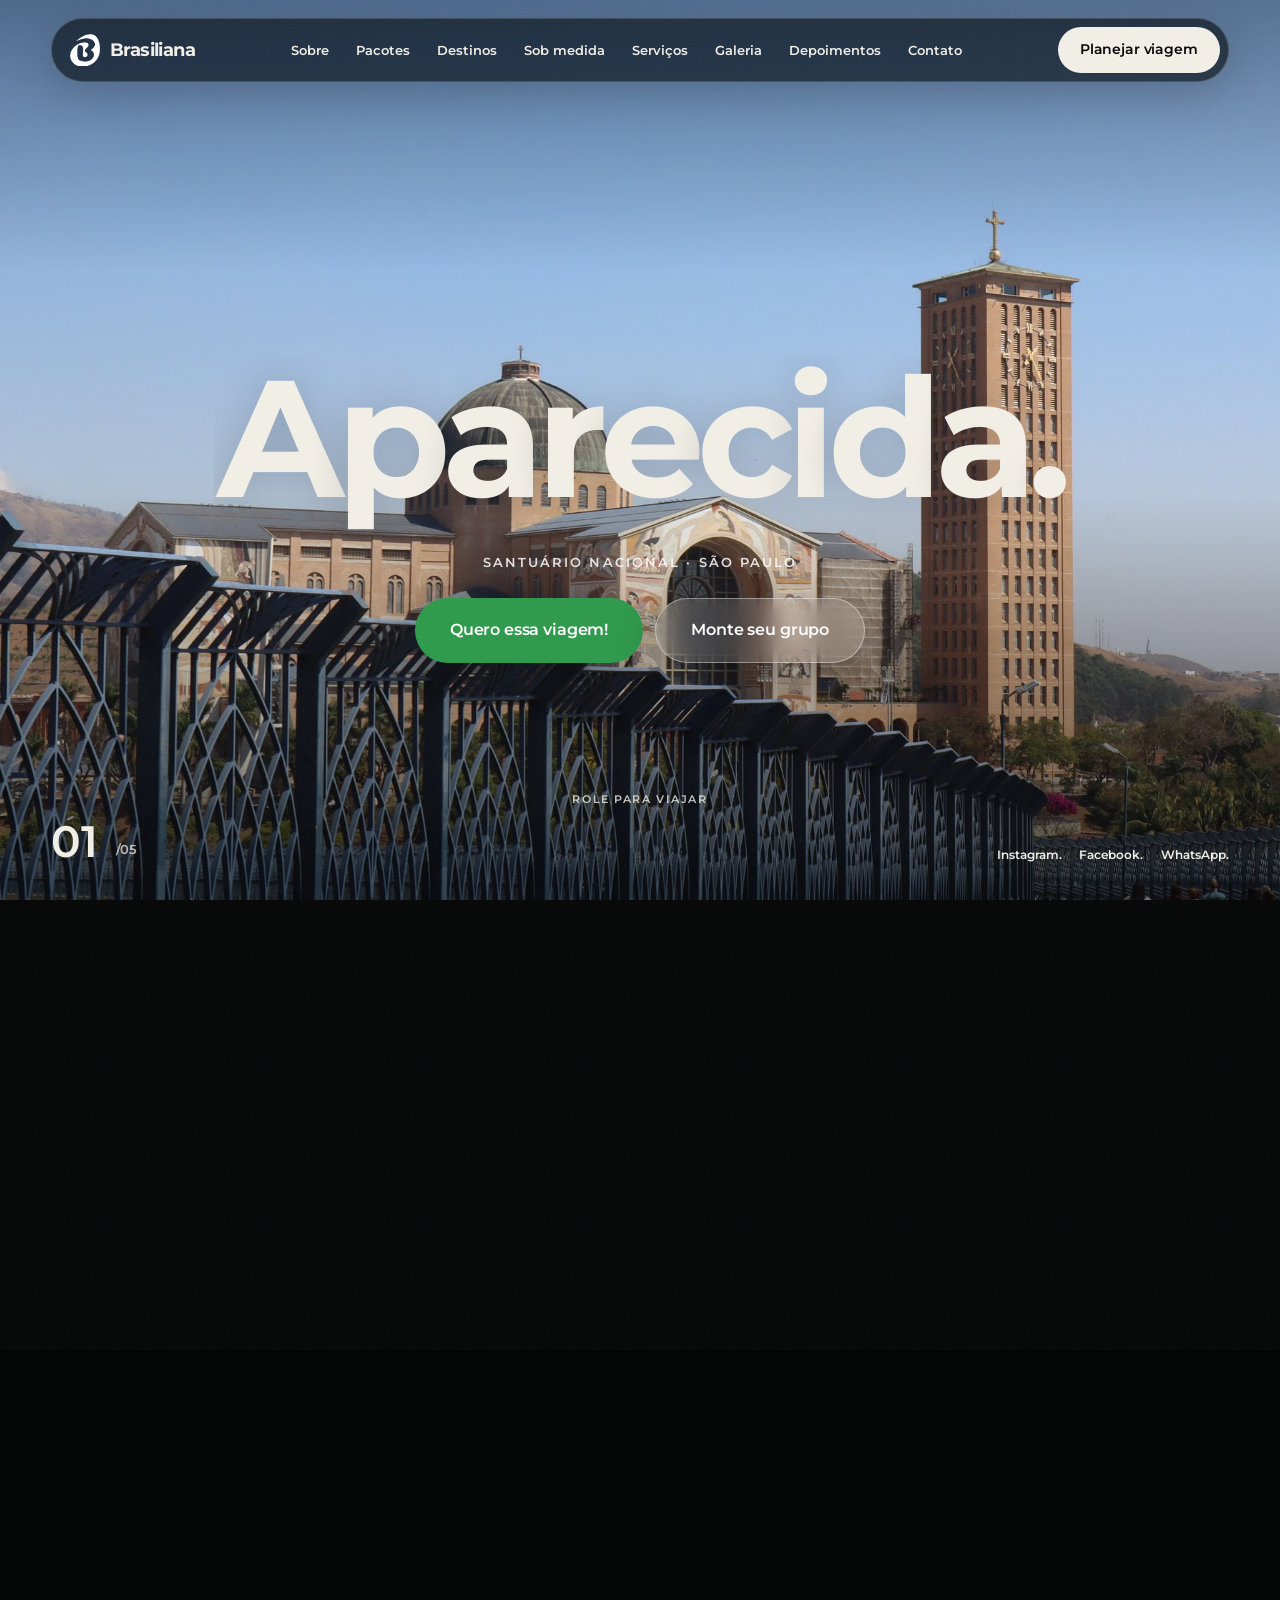
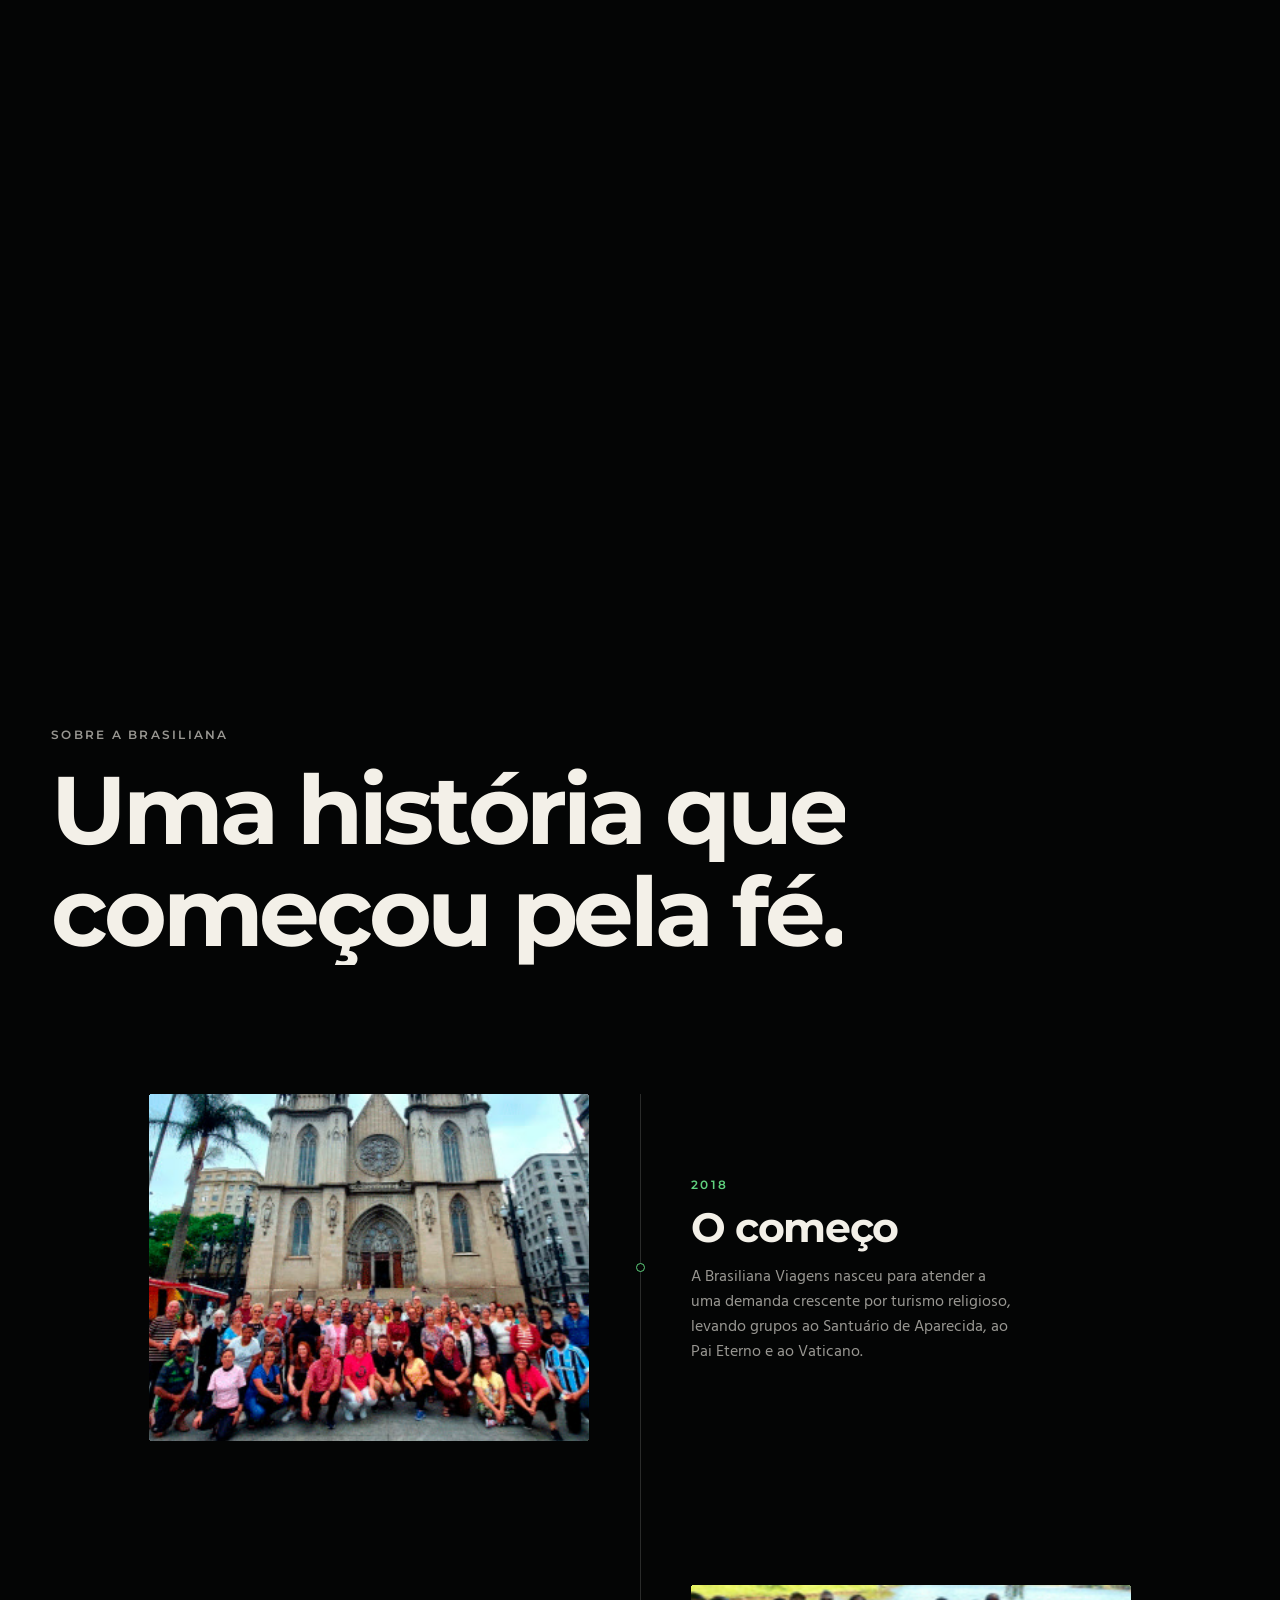
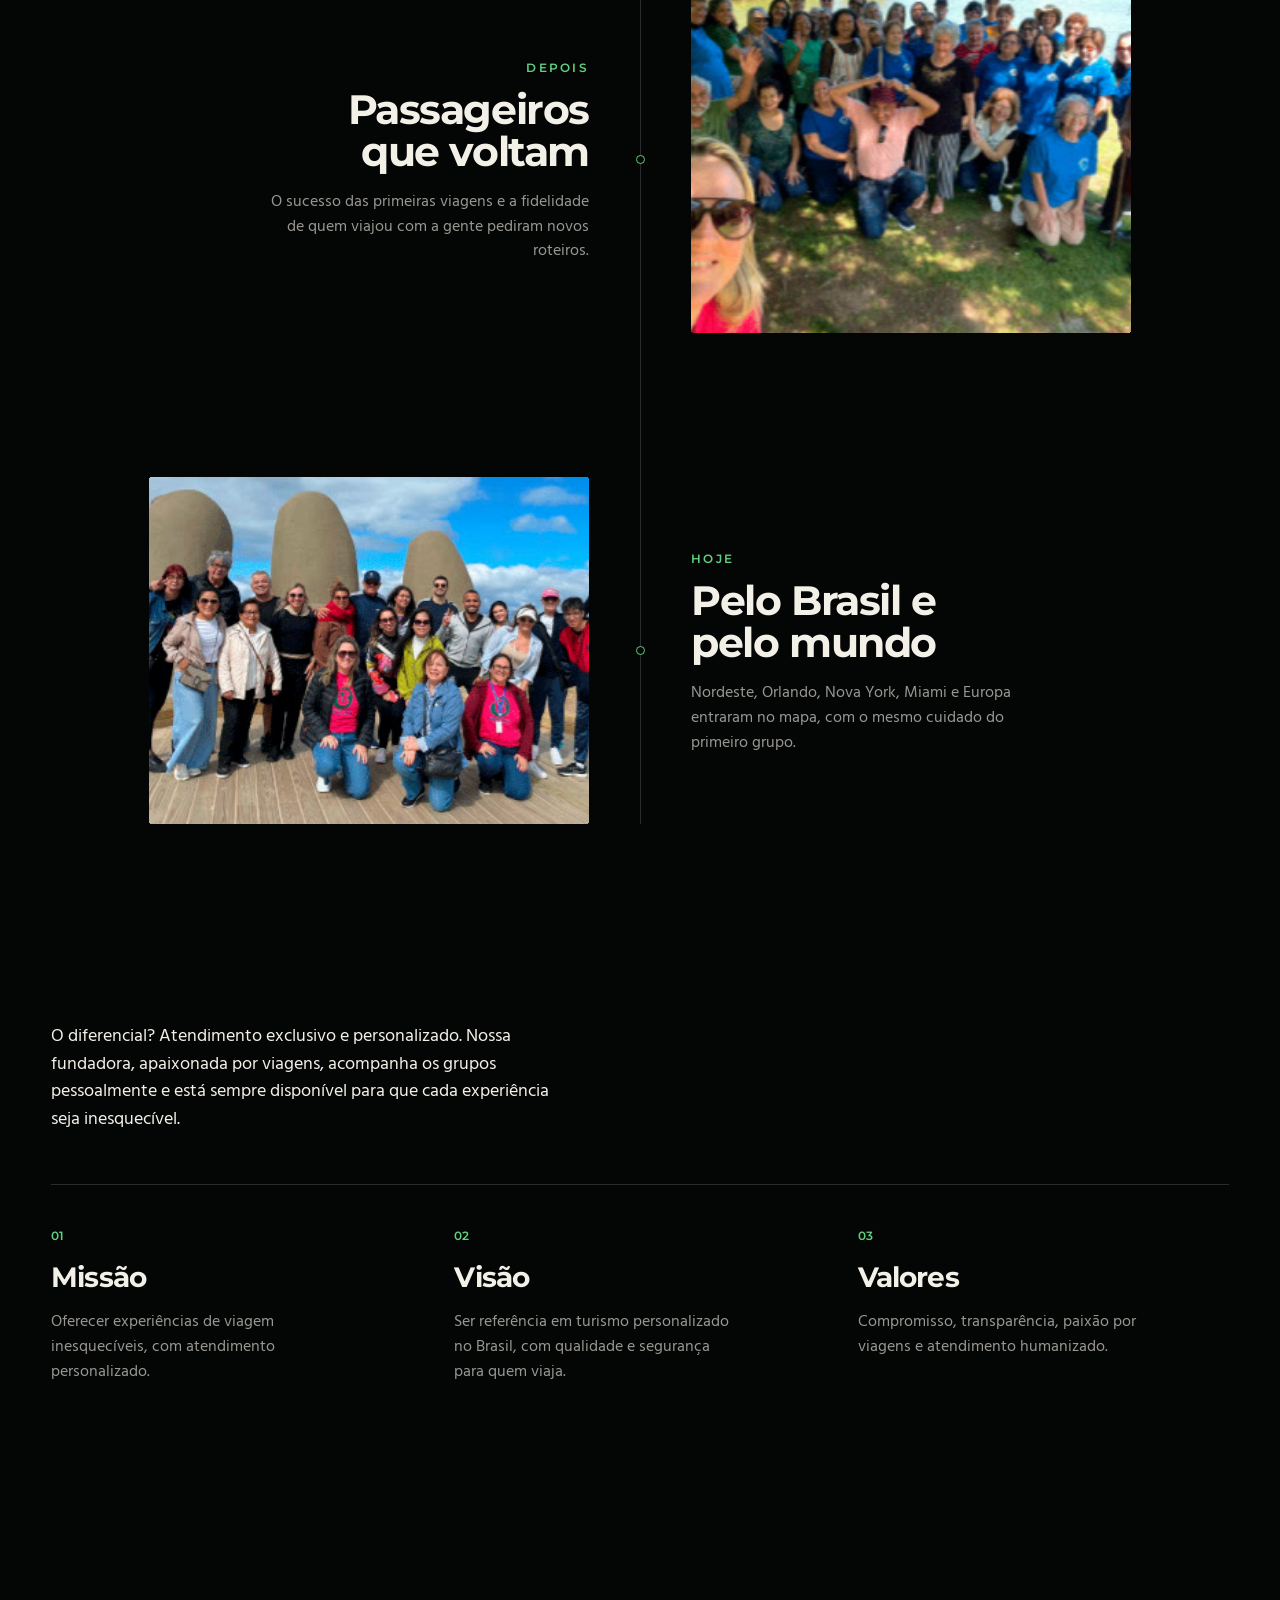
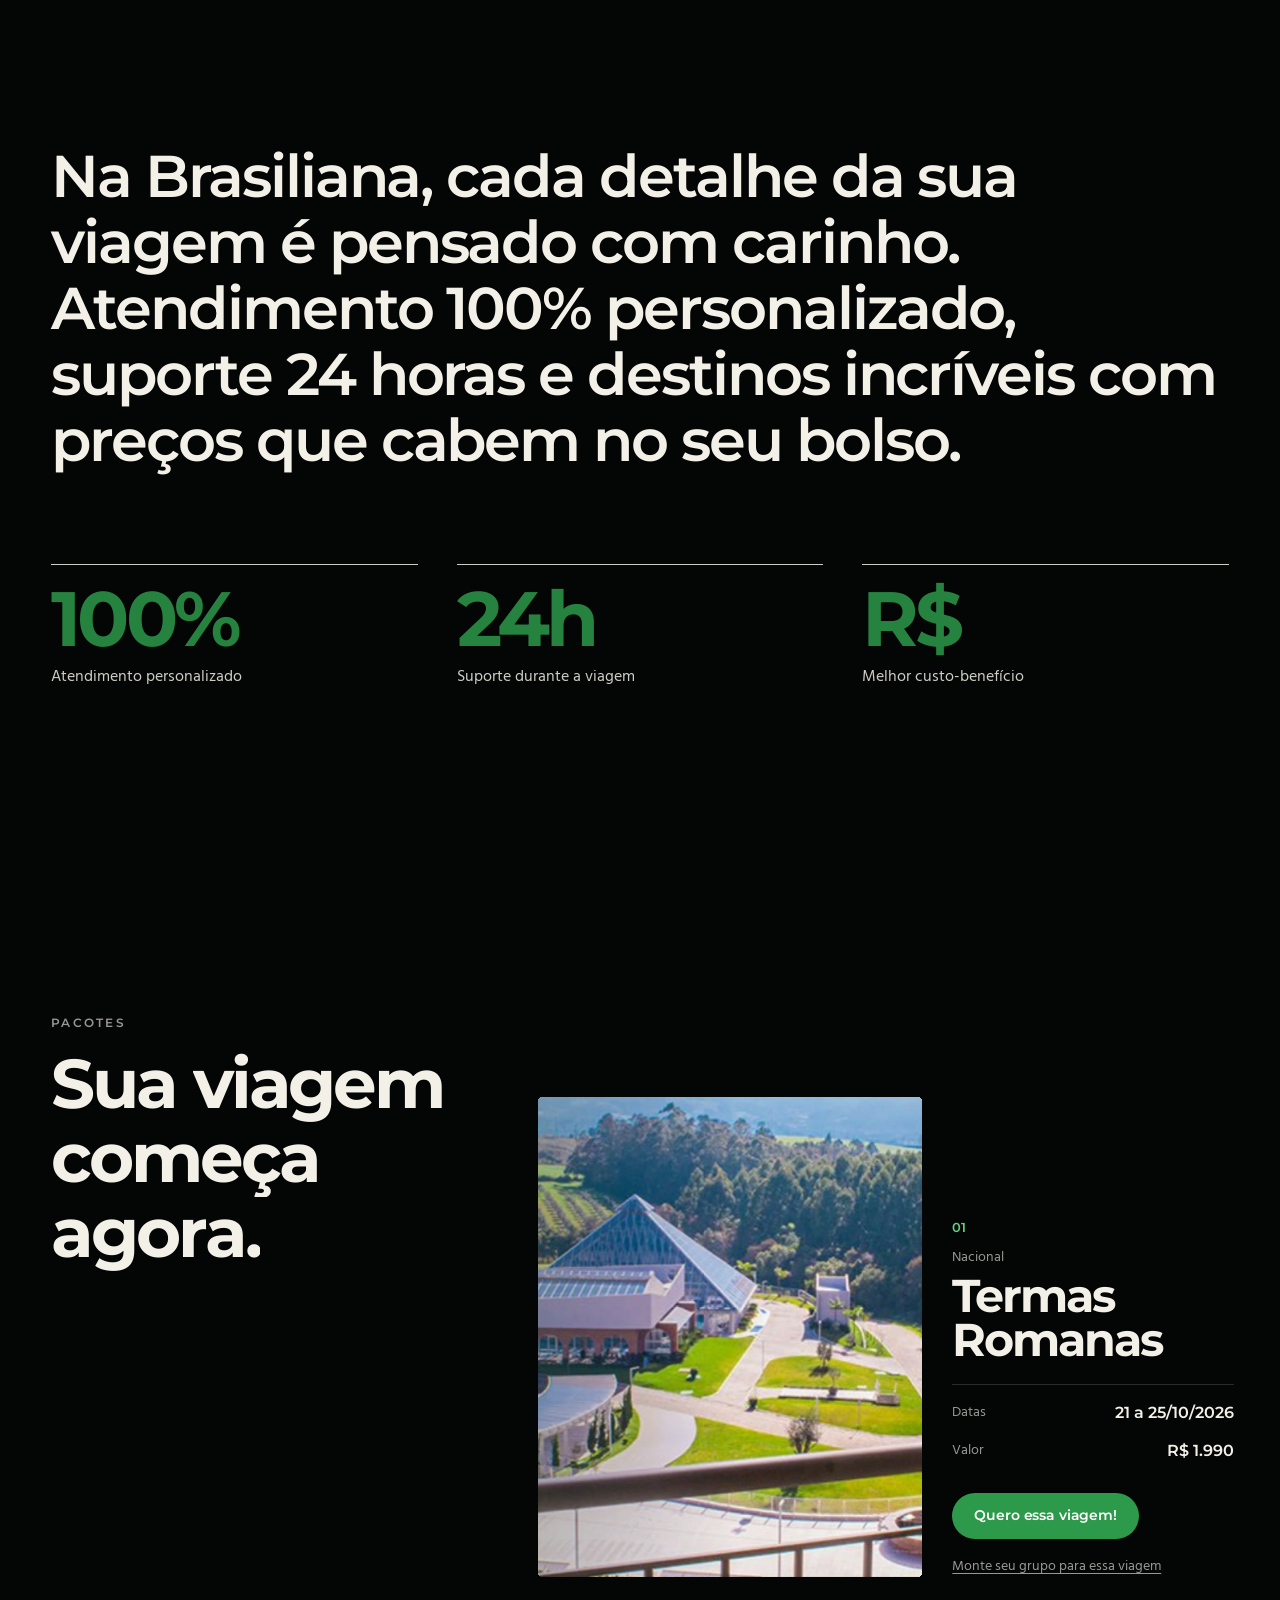
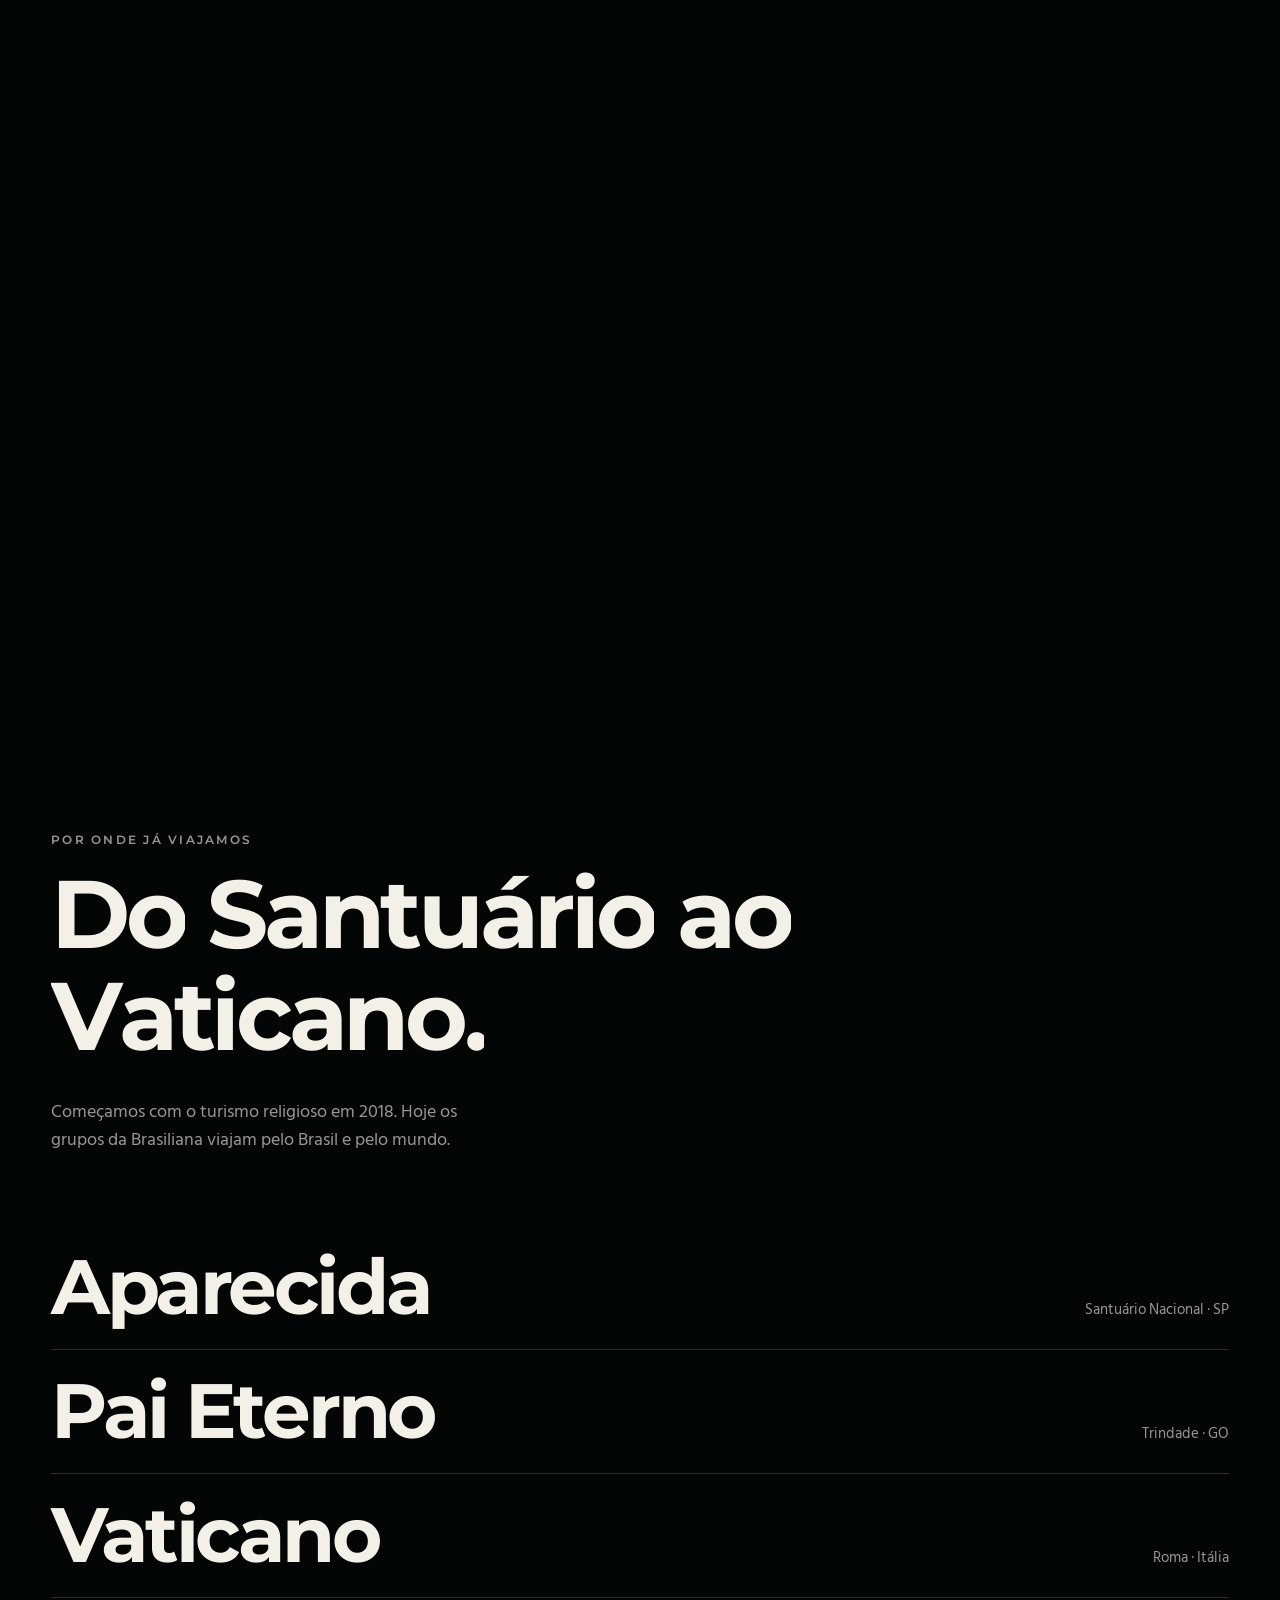
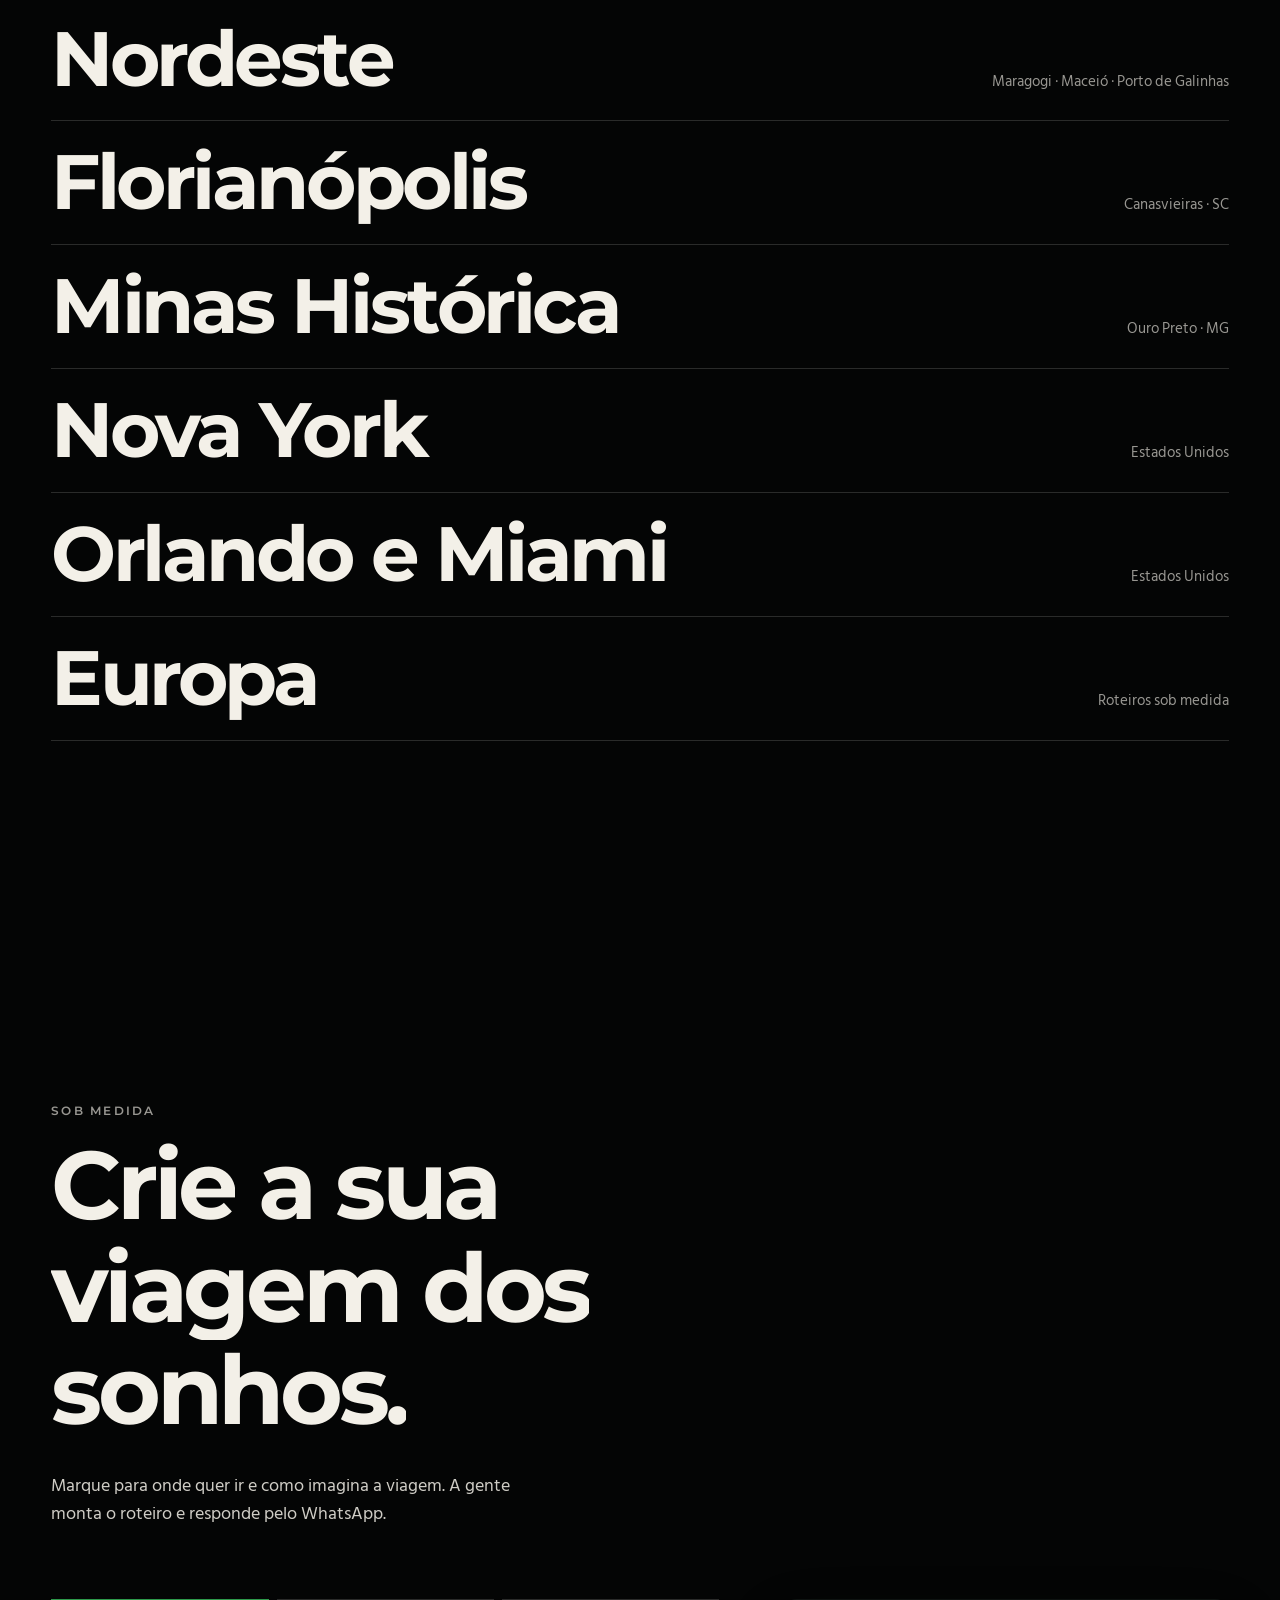
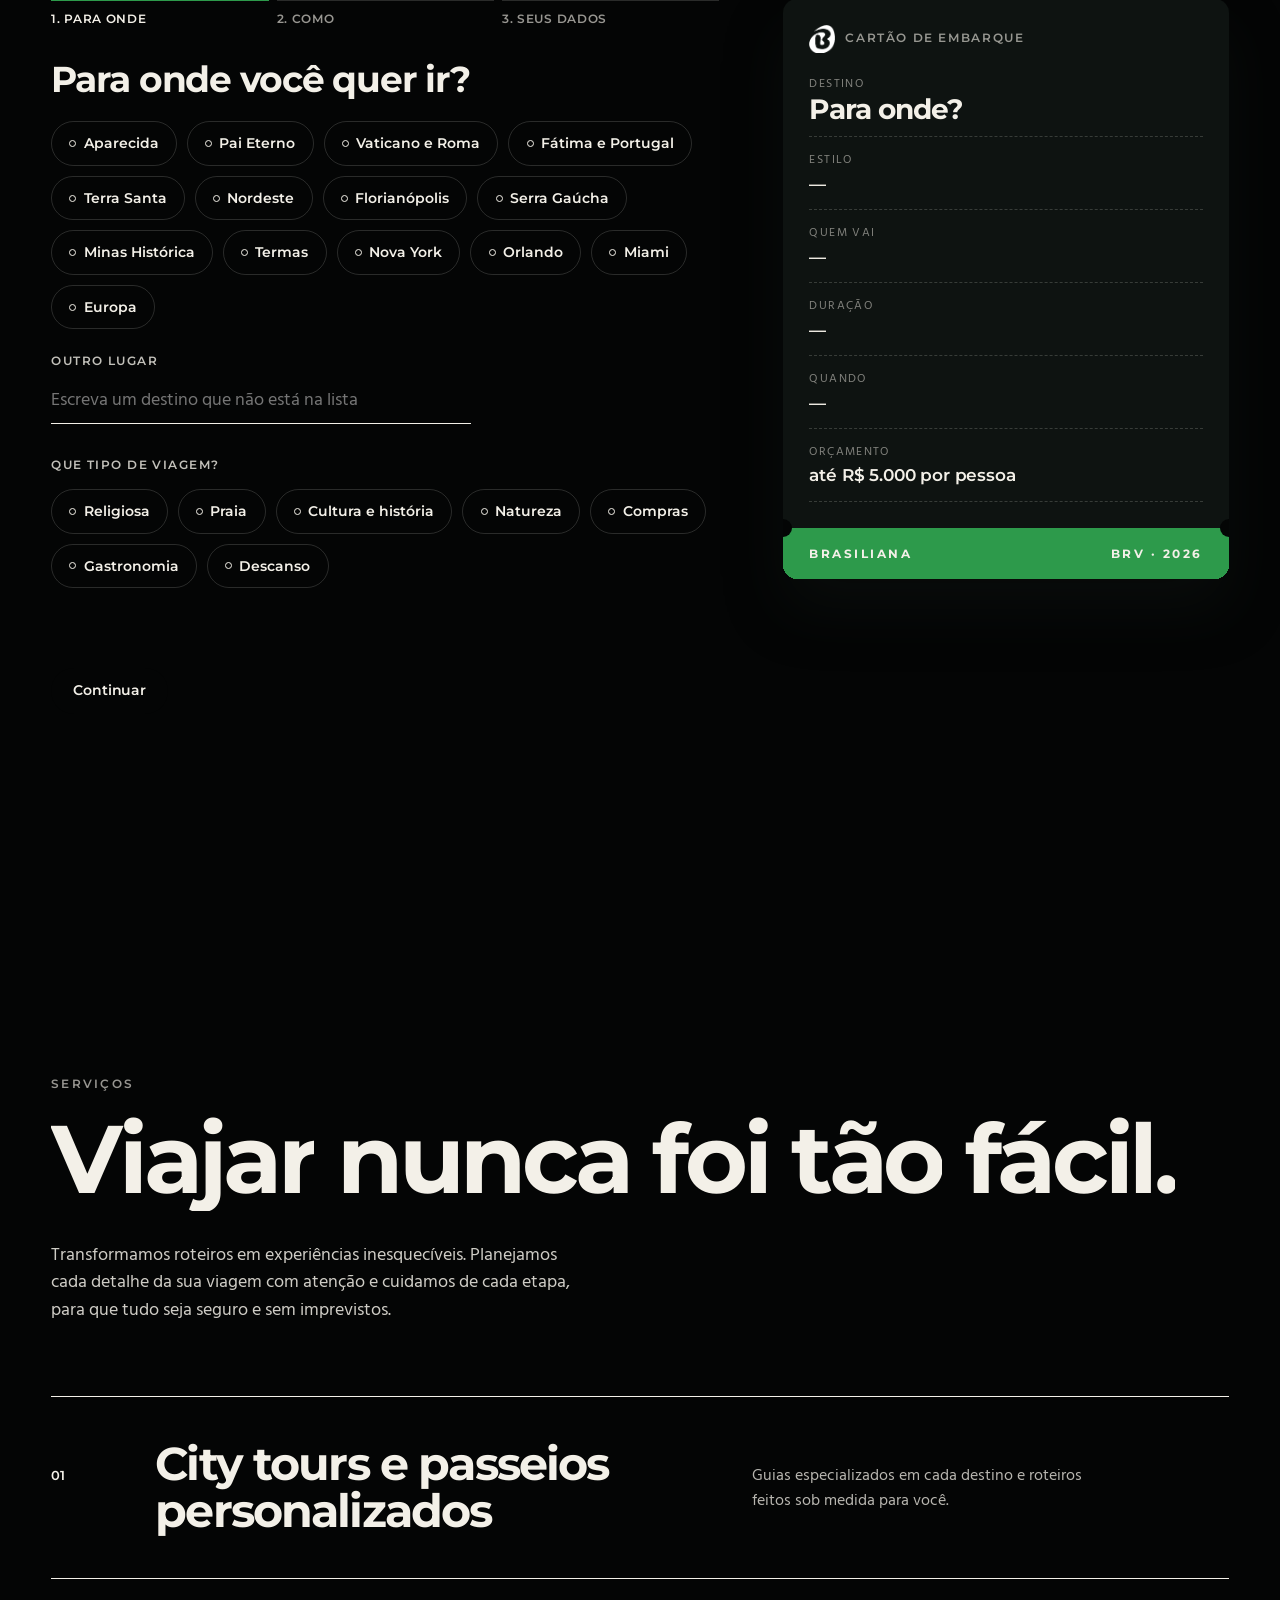
==== commit ff06a0f8: "publica build c0554e8" ====
--- a/index.html
+++ b/index.html
@@ -30,10 +30,10 @@
     ]
   }
   </script>
-  <script type="module" crossorigin src="./assets/index-CBzYxJdP.js"></script>
+  <script type="module" crossorigin src="./assets/index-ByG3RUNm.js"></script>
   <link rel="modulepreload" crossorigin href="./assets/vendor-BJO8XaA3.js">
   <link rel="stylesheet" crossorigin href="./assets/vendor-bU6MIf_c.css">
-  <link rel="stylesheet" crossorigin href="./assets/index-Db5yoCD1.css">
+  <link rel="stylesheet" crossorigin href="./assets/index-8mzWnp6d.css">
 </head>
 <body class="is-loading">
   <a class="skip" href="#conteudo">Pular para o conteúdo</a>
--- a/assets/index-8mzWnp6d.css
+++ b/assets/index-8mzWnp6d.css
@@ -0,0 +1,2 @@
+/*! © 2026 Brasiliana Viagens. Desenvolvido por Esparta Branding. Todos os direitos reservados. Cópia, reprodução ou reutilização proibidas sem autorização. */
+:root{--p-bg: #040505;--p-ink: #f3f0e8;--bg: #040505;--bg-2: #141816;--ink: #f3f0e8;--muted: rgba(243, 240, 232, .62);--line: rgba(243, 240, 232, .16);--sand: #ece6d9;--sand-ink: #17201a;--green: #2d9a4b;--green-deep: #1f6f36;--green-light: #5fd17e;--blue: #435785;--font-display: "Montserrat", system-ui, sans-serif;--font-body: "Hind Siliguri", system-ui, sans-serif;--gutter: clamp(16px, 4vw, 56px);--ease: cubic-bezier(.77, 0, .175, 1);--ease-out: cubic-bezier(.16, 1, .3, 1);color-scheme:dark}*,*:before,*:after{box-sizing:border-box}html{-webkit-text-size-adjust:100%}html.lenis,html.lenis body{height:auto}.lenis.lenis-smooth{scroll-behavior:auto!important}.lenis.lenis-stopped{overflow:hidden}body{margin:0;background:var(--p-bg);color:var(--p-ink);font-family:var(--font-body);font-size:clamp(16px,1.05vw,18px);line-height:1.55;-webkit-font-smoothing:antialiased;overflow-x:hidden}body.is-loading{overflow:hidden}main{overflow-x:clip}img{display:block;max-width:100%}[hidden]{display:none!important}a{color:inherit;text-decoration:none}button{font:inherit;color:inherit;background:none;border:0;cursor:pointer;padding:0}h1,h2,h3,p,figure,blockquote,ul,ol,dl,dd{margin:0}ul,ol{list-style:none;padding:0}:focus-visible{outline:2px solid var(--green-light);outline-offset:4px}.sr-only{position:absolute!important;width:1px;height:1px;padding:0;margin:-1px;overflow:hidden;clip:rect(0 0 0 0);white-space:nowrap;border:0}.skip{position:fixed;left:16px;top:-60px;z-index:200;background:var(--ink);color:var(--bg);padding:10px 16px;border-radius:99px;transition:top .3s}.skip:focus{top:16px}body:after{content:"";position:fixed;top:-50%;right:-50%;bottom:-50%;left:-50%;z-index:150;pointer-events:none;opacity:.06;background-image:url("data:image/svg+xml,%3Csvg xmlns='http://www.w3.org/2000/svg' width='160' height='160'%3E%3Cfilter id='n'%3E%3CfeTurbulence type='fractalNoise' baseFrequency='.9' numOctaves='2' stitchTiles='stitch'/%3E%3C/filter%3E%3Crect width='100%25' height='100%25' filter='url(%23n)'/%3E%3C/svg%3E");animation:grain 1s steps(4) infinite}@keyframes grain{0%{transform:translate(0)}25%{transform:translate(-3%,2%)}50%{transform:translate(2%,-3%)}75%{transform:translate(-2%,-1%)}to{transform:translate(0)}}.display{font-family:var(--font-display);font-weight:700;font-size:clamp(2.6rem,7.5vw,7.5rem);line-height:.95;letter-spacing:-.045em}.eyebrow{font-family:var(--font-display);font-size:.78rem;font-weight:600;letter-spacing:.18em;text-transform:uppercase;color:var(--muted);margin-bottom:1.2rem}.word{display:inline-block;white-space:nowrap}.char{display:inline-block;will-change:transform}.line-mask{display:block;overflow:hidden}.line{display:block}.split-chars .word{overflow:hidden;padding-bottom:.08em;margin-bottom:-.08em}.pill{--pill-bg: var(--ink);--pill-ink: var(--bg);position:relative;display:inline-flex;align-items:center;justify-content:center;gap:.6em;padding:.9em 1.6em;border-radius:999px;font-family:var(--font-display);font-weight:600;font-size:.86rem;letter-spacing:-.01em;background:var(--pill-bg);color:var(--pill-ink);overflow:hidden;isolation:isolate;white-space:nowrap}.pill:before{content:"";position:absolute;top:0;right:0;bottom:0;left:0;z-index:-1;border-radius:inherit;background:var(--green);transform:translateY(101%);transition:transform .5s var(--ease-out)}.pill:hover:before{transform:translateY(0)}.pill:hover{color:#fff}.pill--light{--pill-bg: var(--ink);--pill-ink: var(--bg)}.pill--green{--pill-bg: var(--green);--pill-ink: #fff}.pill--green:before{background:var(--blue)}.pill--dark{--pill-bg: var(--bg);--pill-ink: var(--ink)}.pill--dark:before{background:var(--blue)}.pill--big{font-size:1rem;padding:1.2em 2.2em}.loader{position:fixed;top:0;right:0;bottom:0;left:0;z-index:120;background:var(--bg);display:grid;place-items:center}.loader{transform-origin:50% 50%;will-change:transform}.loader__logo{--h: clamp(110px, 18vw, 240px);display:flex}.loader__mark{display:block;height:var(--h);clip-path:inset(100% 0 0 0)}.loader__mark img{height:100%;width:auto}.cursor{position:fixed;left:0;top:0;z-index:140;pointer-events:none;width:12px;height:12px;margin:-6px 0 0 -6px;border-radius:50%;background:var(--ink);mix-blend-mode:difference;display:grid;place-items:center;transition:width .4s var(--ease-out),height .4s var(--ease-out),margin .4s var(--ease-out),background .3s;opacity:0}.cursor.is-visible{opacity:1}.cursor.is-hover{width:44px;height:44px;margin:-22px 0 0 -22px}.cursor.has-label{width:92px;height:92px;margin:-46px 0 0 -46px;mix-blend-mode:normal;background:var(--green)}.cursor__label{font-family:var(--font-display);font-size:.72rem;font-weight:600;color:#fff;opacity:0;transition:opacity .2s}.cursor.has-label .cursor__label{opacity:1}@media(hover:none),(pointer:coarse){.cursor{display:none}}.header{position:fixed;inset:clamp(10px,1.4vw,18px) var(--gutter) auto;z-index:100;display:flex;justify-content:center;pointer-events:none;color:var(--p-ink)}.header__bar{pointer-events:auto;display:flex;align-items:center;justify-content:space-between;gap:clamp(12px,2vw,32px);width:100%;max-width:1320px;padding:8px 8px 8px 18px;border-radius:999px;background:color-mix(in srgb,var(--p-bg) 62%,transparent);border:1px solid var(--line);-webkit-backdrop-filter:blur(16px) saturate(1.4);backdrop-filter:blur(16px) saturate(1.4);box-shadow:0 10px 40px #0000002e}.header__brand{display:flex;align-items:center;gap:.6rem;flex:0 0 auto;font-family:var(--font-display);font-weight:700;font-size:1.15rem;letter-spacing:-.03em}.header__nav{display:flex;gap:2px}.header__nav a{position:relative;padding:.55em .95em;border-radius:999px;font-family:var(--font-display);font-weight:600;font-size:.82rem;transition:background .35s,color .35s}.header__nav a:hover{background:color-mix(in srgb,var(--p-ink) 12%,transparent)}.header__nav a.is-active{background:var(--p-ink);color:var(--p-bg)}.header .menu-btn{padding:0 10px}@media(min-width:1101px){.header .menu-btn{display:none}}@media(max-width:1100px){.header__nav{display:none}}.header__brand img{width:30px;height:auto}.header__brand img{filter:brightness(var(--logo-b, 1))}.header__actions{display:flex;align-items:center;gap:clamp(8px,1.5vw,20px)}.header .pill{--pill-bg: var(--p-ink);--pill-ink: var(--p-bg)}.menu-btn{display:flex;align-items:center;gap:.7rem;font-family:var(--font-display);font-weight:600;font-size:.9rem}.menu-btn__icon{display:grid;gap:6px;width:26px}.menu-btn__icon i{display:block;height:2px;background:currentColor;transition:transform .5s var(--ease)}.menu-btn[aria-expanded=true] .menu-btn__icon i:first-child{transform:translateY(4px) rotate(45deg)}.menu-btn[aria-expanded=true] .menu-btn__icon i:last-child{transform:translateY(-4px) rotate(-45deg)}@media(max-width:560px){.header .pill{display:none}}.menu{position:fixed;top:0;right:0;bottom:0;left:0;z-index:90;display:flex;flex-direction:column;justify-content:center;padding:100px var(--gutter) var(--gutter)}.menu[hidden]{display:none}.menu__bg{position:absolute;top:0;right:0;bottom:0;left:0;background:var(--green-deep);clip-path:inset(0 0 100% 0)}.menu__list{position:relative}.menu__list li{overflow:hidden}.menu__list a{display:flex;align-items:baseline;gap:1rem;font-family:var(--font-display);font-weight:700;letter-spacing:-.045em;font-size:clamp(2.4rem,7.2vh,5.4rem);line-height:1.04;transition:color .3s}.menu__list a span{display:inline-block;transition:transform .5s var(--ease-out)}.menu__list small{font-size:.8rem;letter-spacing:0;font-weight:600;opacity:.6}.menu__list a:hover{color:var(--sand)}.menu__list a:hover span{transform:translate(1.2rem)}.menu__foot{position:relative;display:flex;gap:1.5rem;margin-top:2.5rem;font-family:var(--font-display);font-weight:600;font-size:.9rem}.hero{position:relative}.hero__stage{position:relative;height:100vh;height:100svh;overflow:hidden;background:#000}.hero__slides{position:absolute;top:0;right:0;bottom:0;left:0;will-change:transform}.hero__slide{position:absolute;top:0;right:0;bottom:0;left:0;overflow:hidden}.hero__slide img{width:100%;height:100%;object-fit:cover;transform-origin:center;will-change:transform}.hero__slide+.hero__slide{clip-path:inset(100% 0 0 0)}.hero__shade{position:absolute;top:0;right:0;bottom:0;left:0;pointer-events:none;background:linear-gradient(180deg,#00000059,#0000 30%,#0000 55%,#0000008c)}.hero__shade:after{content:"";position:absolute;top:0;right:0;bottom:0;left:0;background:linear-gradient(180deg,rgba(4,5,5,0) 0%,var(--bg) 60%);opacity:var(--fade, 0);transform:translateY(calc((1 - var(--fade, 0)) * 40%))}.hero__title{position:absolute;top:0;right:0;bottom:0;left:0;display:grid;place-items:center;pointer-events:none;font-family:var(--font-display);font-weight:700;letter-spacing:-.05em;line-height:1;font-size:clamp(3.4rem,13vw,12.5rem);text-shadow:0 2px 40px rgba(0,0,0,.18)}.hero__words{position:relative;display:grid}.hero__word{grid-area:1 / 1;text-align:center;white-space:nowrap}.hero__word-mask{display:inline-block;overflow:hidden;padding:0 .02em .1em;margin-bottom:-.1em}.hero__label{position:absolute;left:50%;top:calc(50% + clamp(3.4rem,13vw,12.5rem)*.62);transform:translate(-50%);height:1.4em;overflow:hidden;font-family:var(--font-display);font-size:.82rem;font-weight:600;letter-spacing:.16em;text-transform:uppercase;color:#ffffffd9}.hero__label-track{display:flex;flex-direction:column;align-items:center}.hero__label-track span{height:1.4em;line-height:1.4em;white-space:nowrap}.hero__ctas{position:absolute;left:0;right:0;margin:0 auto;width:max-content;max-width:calc(100% - 2 * var(--gutter));top:calc(50% + clamp(3.4rem,13vw,12.5rem)*.62 + 2.8rem);display:flex;flex-wrap:wrap;justify-content:center;gap:12px}.hero__ctas .pill{box-shadow:0 12px 40px #00000040}.pill--glass{--pill-bg: rgba(255,255,255,.12);--pill-ink: #fff;border:1px solid rgba(255,255,255,.4);-webkit-backdrop-filter:blur(12px);backdrop-filter:blur(12px)}.pill--light-outline{--pill-bg: transparent;--pill-ink: var(--p-ink);border:1px solid currentColor}.pkg__group{display:block;margin-top:1rem;font-size:.9rem;color:var(--muted)}.pkg__group:hover{color:var(--ink)}.hero__bottom{position:absolute;inset:auto var(--gutter) clamp(18px,3vw,36px);display:flex;align-items:flex-end;justify-content:space-between;gap:1rem}.counter{display:flex;align-items:flex-end;gap:.35rem;font-family:var(--font-display);font-weight:600;letter-spacing:-.03em}.counter__window{display:block;height:1em;overflow:hidden;font-size:clamp(2rem,3.4vw,3rem);line-height:1}.counter__track{display:flex;flex-direction:column}.counter__track span{height:1em}.counter__total{font-size:.8rem;opacity:.75;padding-bottom:.3em}.hero__scroll{position:absolute;left:50%;bottom:0;translate:-50% 0;display:flex;flex-direction:column;align-items:center;gap:.6rem;font-family:var(--font-display);font-size:.7rem;letter-spacing:.14em;text-transform:uppercase;opacity:.8}.hero__scroll i{position:relative;width:1px;height:46px;background:#ffffff4d;overflow:hidden}.hero__scroll i:after{content:"";position:absolute;top:0;right:0;bottom:0;left:0;background:#fff;transform:translateY(-100%);animation:drip 1.8s var(--ease) infinite}@keyframes drip{0%{transform:translateY(-100%)}60%,to{transform:translateY(100%)}}.socials{display:flex;gap:1.1rem;font-family:var(--font-display);font-size:.78rem;font-weight:600}.socials a{position:relative}.socials a:after{content:"";position:absolute;left:0;right:0;bottom:-3px;height:1px;background:currentColor;transform:scaleX(0);transform-origin:right;transition:transform .5s var(--ease-out)}.socials a:hover:after{transform:scaleX(1);transform-origin:left}@media(max-width:720px){.hero__scroll{display:none}.hero__bottom .socials{flex-direction:column;gap:.3rem;text-align:right}}.about{position:relative;z-index:1;padding:clamp(80px,14vh,160px) var(--gutter) clamp(100px,18vh,200px);margin-top:-1px}.about__intro{max-width:1280px;margin:0 auto}.about__intro .display{max-width:13ch}.story{position:relative;max-width:1280px;margin:clamp(80px,14vh,160px) auto 0;display:grid;gap:clamp(80px,16vh,180px)}.story:before,.story:after{content:"";position:absolute;left:50%;top:0;bottom:0;width:1px}.story:before{background:var(--line)}.story:after{background:var(--green-light);transform-origin:top;transform:scaleY(var(--story, 0))}.chapter{position:relative;display:grid;grid-template-columns:1fr 1fr;align-items:center;gap:clamp(40px,8vw,140px)}.chapter:before{content:"";position:absolute;left:50%;top:50%;width:9px;height:9px;margin:-4.5px 0 0 -4.5px;border-radius:50%;background:var(--p-bg);border:1px solid var(--green-light);z-index:1}.chapter__media{justify-self:end;width:min(100%,440px);overflow:hidden;border-radius:3px}.chapter__media img{width:100%;aspect-ratio:365 / 288;object-fit:cover;will-change:transform}.chapter__text{max-width:36ch}.chapter:nth-child(2n) .chapter__media{order:2;justify-self:start}.chapter:nth-child(2n) .chapter__text{justify-self:end;text-align:right}.chapter__when{font-family:var(--font-display);font-weight:600;font-size:.78rem;letter-spacing:.18em;text-transform:uppercase;color:var(--green-light)}.chapter h3{font-family:var(--font-display);font-weight:700;letter-spacing:-.035em;line-height:1.02;font-size:clamp(1.8rem,3.2vw,3rem);margin:.6rem 0 1rem}.chapter p{color:var(--muted);font-size:clamp(1rem,1.2vw,1.15rem)}@media(max-width:760px){.story:before,.story:after,.chapter:before{left:0}.chapter,.chapter:nth-child(2n){grid-template-columns:1fr;gap:20px;padding-left:24px}.chapter__media,.chapter:nth-child(2n) .chapter__media{order:0;justify-self:start}.chapter:nth-child(2n) .chapter__text{justify-self:start;text-align:left}.chapter:before{top:0;margin-top:0}}.about__more{display:grid;gap:clamp(28px,4vw,56px);max-width:1280px;margin:clamp(120px,22vh,220px) auto 0}.about__text{max-width:52ch;font-size:clamp(1.05rem,1.4vw,1.35rem)}.pillars{display:grid;grid-template-columns:repeat(3,1fr);gap:clamp(16px,2.5vw,40px);border-top:1px solid var(--line);padding-top:clamp(24px,3vw,40px)}.pillar__n{font-family:var(--font-display);font-size:.78rem;font-weight:600;color:var(--green-light)}.pillar h3{font-family:var(--font-display);font-weight:700;font-size:clamp(1.4rem,2.2vw,2rem);letter-spacing:-.03em;margin:.5rem 0 .6rem}.pillar p{color:var(--muted);max-width:32ch}@media(max-width:760px){.pillars{grid-template-columns:1fr}}.manifesto{padding:clamp(120px,22vh,240px) var(--gutter);max-width:1400px;margin:0 auto}.manifesto__text{font-family:var(--font-display);font-weight:600;letter-spacing:-.035em;line-height:1.12;font-size:clamp(1.9rem,4.6vw,4.4rem)}.manifesto__text .word{opacity:.14}.perks{display:grid;grid-template-columns:repeat(3,1fr);gap:clamp(16px,3vw,48px);margin-top:clamp(60px,10vh,120px)}.perks li{border-top:1px solid currentColor;padding-top:1rem;font-size:1rem;opacity:.85}.perks span{display:block;font-family:var(--font-display);font-weight:700;letter-spacing:-.05em;font-size:clamp(2.6rem,6vw,5.6rem);line-height:1;margin-bottom:.4rem;color:var(--green)}@media(max-width:760px){.perks{grid-template-columns:1fr}}.packages{position:relative}.packages__pin{position:relative;height:100vh;height:100svh;overflow:hidden;display:flex;flex-direction:column;justify-content:center}.packages__head{position:absolute;top:clamp(90px,14vh,140px);left:var(--gutter);z-index:2;pointer-events:none}.packages__head .display{font-size:clamp(2.2rem,5.4vw,5.4rem);max-width:10ch}.packages__track{display:flex;gap:clamp(20px,4vw,64px);align-items:center;padding:0 var(--gutter) 0 max(var(--gutter),42vw);width:max-content;will-change:transform}.pkg{position:relative;flex:0 0 auto;display:grid;grid-template-columns:clamp(240px,30vw,460px) clamp(220px,22vw,340px);gap:clamp(18px,2.4vw,40px);align-items:end}.pkg__media{overflow:hidden;border-radius:4px;aspect-ratio:4 / 5;height:auto}.pkg__media img{width:120%;max-width:none;height:100%;object-fit:cover;margin-left:-10%;will-change:transform}.pkg__n{font-family:var(--font-display);font-weight:600;font-size:.8rem;color:var(--green-light)}.pkg__type{color:var(--muted);font-size:.9rem;margin-top:.4rem}.pkg__name{font-family:var(--font-display);font-weight:700;letter-spacing:-.045em;line-height:.95;font-size:clamp(2rem,3.6vw,3.6rem);margin:.4rem 0 1.4rem}.pkg__meta{display:grid;gap:.8rem;margin-bottom:1.8rem;border-top:1px solid var(--line);padding-top:1rem}.pkg__meta div{display:flex;justify-content:space-between;gap:1rem}.pkg__meta dt{color:var(--muted);font-size:.9rem}.pkg__meta dd{font-family:var(--font-display);font-weight:600}.pkg--custom{grid-template-columns:clamp(260px,30vw,440px);padding-right:10vw}.pkg__desc{color:var(--muted);margin:-.4rem 0 1.8rem;max-width:34ch}.packages__progress{position:absolute;left:var(--gutter);right:var(--gutter);bottom:clamp(24px,5vh,48px);height:1px;background:var(--line)}.packages__progress i{position:absolute;top:0;right:0;bottom:0;left:0;background:var(--ink);transform:scaleX(0);transform-origin:left}@media(max-width:760px){.packages__pin{height:auto;overflow:visible;display:block;padding:110px var(--gutter) 40px}.packages__head{position:static;padding:0;margin-bottom:28px}.packages__track{display:grid;gap:22px;width:auto;padding:0}.pkg{position:sticky;top:86px;grid-template-columns:1fr;align-items:end;height:min(70svh,580px);border-radius:20px;overflow:hidden;isolation:isolate;background:#111;color:#fff;transform-origin:50% 0;box-shadow:0 -10px 40px #00000059}.pkg__media{position:absolute;top:0;right:0;bottom:0;left:0;z-index:-1;aspect-ratio:auto;border-radius:0}.pkg__media img{width:100%;height:100%;margin:0}.pkg__media:after{content:"";position:absolute;top:0;right:0;bottom:0;left:0;background:linear-gradient(180deg,#0000000d 20%,#000000d9)}.pkg__info{padding:22px}.pkg__n{color:#fff;opacity:.8}.pkg__type,.pkg__meta dt{color:#ffffffbf}.pkg__name{margin:.3rem 0 1rem;font-size:2.3rem}.pkg__meta{margin-bottom:1.2rem;border-color:#ffffff40}.pkg__group{color:#fffc}.pkg--custom{grid-template-columns:1fr;padding-right:0;background:var(--green-deep)}.pkg--custom .pkg__desc{color:#ffffffd9}.packages__progress{display:none}}.services{position:relative;padding:clamp(120px,20vh,220px) var(--gutter)}.services__head{max-width:1400px;margin:0 auto clamp(48px,8vh,96px)}.services__list{max-width:1400px;margin:0 auto;border-top:1px solid currentColor}.service{position:relative;display:grid;grid-template-columns:80px 1.2fr 1fr;gap:1.5rem;align-items:baseline;padding:clamp(22px,3.4vw,44px) 0;border-bottom:1px solid currentColor;transition:padding .6s var(--ease-out),color .4s}.service__n{font-family:var(--font-display);font-weight:600;font-size:.8rem}.service h3{font-family:var(--font-display);font-weight:700;letter-spacing:-.04em;line-height:1.02;font-size:clamp(1.6rem,3.6vw,3.4rem)}.service p{opacity:.75;max-width:40ch}.service:before{content:"";position:absolute;top:0;right:0;bottom:0;left:0;background:var(--green);z-index:-1;transform:scaleY(0);transform-origin:bottom;transition:transform .6s var(--ease-out)}@media(hover:hover){.service:hover{padding-left:1.4rem;padding-right:1.4rem;color:#fff}.service:hover:before{transform:scaleY(1)}}.service{isolation:isolate}.services__lead{max-width:52ch;margin-top:1.6rem;font-size:clamp(1.05rem,1.4vw,1.3rem);opacity:.85}.hover-float{position:fixed;left:0;top:0;z-index:5;pointer-events:none;width:clamp(200px,20vw,320px);aspect-ratio:4 / 3;overflow:hidden;border-radius:4px;opacity:0;transform:scale(.6)}.hover-float img{width:100%;height:100%;object-fit:cover}@media(max-width:760px){.service{grid-template-columns:1fr;gap:.4rem}}.places{padding:clamp(120px,20vh,220px) var(--gutter)}.places__head{max-width:1400px;margin:0 auto clamp(48px,8vh,96px)}.places__head .display{max-width:12ch}.places__lead{max-width:46ch;margin-top:1.6rem;color:var(--muted);font-size:clamp(1.05rem,1.4vw,1.3rem)}.places__list{max-width:1400px;margin:0 auto}.place{display:flex;align-items:baseline;justify-content:space-between;gap:1rem;flex-wrap:wrap;padding:clamp(14px,1.8vw,24px) 0;border-bottom:1px solid var(--line)}.place__name{font-family:var(--font-display);font-weight:700;letter-spacing:-.045em;line-height:1;font-size:clamp(2rem,6vw,5.6rem);transition:transform .6s var(--ease-out),color .4s}.place__where{color:var(--muted);font-size:.95rem}@media(hover:hover){.places__list:hover .place__name{color:var(--muted)}.places__list .place:hover .place__name{color:var(--p-ink);transform:translate(1.2rem)}}.gallery{padding:clamp(120px,20vh,220px) 0;overflow:hidden}.gallery__head{padding:0 var(--gutter);max-width:1400px;margin:0 auto clamp(48px,8vh,96px)}.gallery__head .display{max-width:14ch}.marquee{overflow:hidden;padding:10px 0}.marquee__inner{display:flex;gap:clamp(12px,1.6vw,24px);width:max-content;will-change:transform}.shot{flex:0 0 auto;width:clamp(240px,28vw,420px);aspect-ratio:365 / 288;overflow:hidden;border-radius:4px}.shot img{width:100%;height:100%;object-fit:cover;transition:transform .9s var(--ease-out),filter .6s;filter:grayscale(.25)}.shot:hover img{transform:scale(1.06);filter:none}.quotes__pin{position:relative;height:100vh;height:100svh;display:flex;flex-direction:column;justify-content:center;padding:0 var(--gutter);max-width:1400px;margin:0 auto}.quotes__stack{position:relative;display:grid}.quote{grid-area:1 / 1}.quote blockquote{font-family:var(--font-display);font-weight:600;letter-spacing:-.035em;line-height:1.1;font-size:clamp(1.7rem,4.2vw,4rem);max-width:22ch}.quote blockquote:before{content:"“";color:var(--green-light);margin-left:-.45em}.quote figcaption{margin-top:1.6rem;color:var(--muted);font-size:1rem}.quote figcaption:before{content:"— "}.quotes__dots{display:flex;gap:8px;margin-top:clamp(32px,6vh,64px)}.quotes__dots i{width:28px;height:2px;background:var(--line);transition:background .4s}.quotes__dots i.is-on{background:var(--ink)}.contact{padding:clamp(120px,20vh,220px) var(--gutter);max-width:1400px;margin:0 auto}.contact__title{font-size:clamp(3rem,11vw,11rem)}.contact__lead{max-width:44ch;margin-top:1.6rem;font-size:clamp(1.05rem,1.4vw,1.3rem);opacity:.85}.form{display:grid;grid-template-columns:repeat(4,1fr);gap:clamp(16px,2vw,28px);margin-top:clamp(48px,8vh,96px);align-items:end}.field{display:grid;gap:.4rem}.field span{font-family:var(--font-display);font-size:.75rem;font-weight:600;letter-spacing:.12em;text-transform:uppercase;opacity:.8}.field input,.field select{width:100%;font:inherit;font-size:1.1rem;color:inherit;background:transparent;border:0;border-bottom:1px solid currentColor;border-radius:0;padding:.6rem 0;outline:none;transition:border-color .3s}.field select option{color:#111}.field input:focus,.field select:focus{border-bottom-width:2px}.field input::-webkit-calendar-picker-indicator{filter:invert(1)}.form .pill{grid-column:1 / -1;justify-self:start;margin-top:1rem}.form__error{grid-column:1 / -1;min-height:1.4em;font-weight:500}@media(max-width:860px){.form{grid-template-columns:1fr 1fr}}@media(max-width:520px){.form{grid-template-columns:1fr}}.footer{position:relative;background:var(--bg);padding:clamp(80px,12vh,140px) var(--gutter) 24px;overflow:hidden}.footer__top{display:flex;justify-content:space-between;gap:2rem;flex-wrap:wrap}.footer__cols{display:flex;gap:clamp(32px,6vw,120px);flex-wrap:wrap}.footer__big{font-family:var(--font-display);font-weight:700;font-size:clamp(1.6rem,3vw,2.6rem);letter-spacing:-.03em}.socials--col{flex-direction:column;gap:.5rem;font-size:1rem}.footer__logo{display:flex;align-items:center;height:clamp(101px,9.7vw,141px)}.footer__logo img{height:100%;width:auto}.footer__logo img:last-child{height:52%}.footer__logo i{width:1px;height:72%;margin:0 clamp(14px,1.4vw,22px);background:#f3f0e866}.footer__word{font-family:var(--font-display);font-weight:700;letter-spacing:-.045em;line-height:1;font-size:clamp(2rem,4.4vw,4.6rem);max-width:20ch;margin:clamp(60px,10vh,110px) 0 0;color:transparent;-webkit-text-stroke:1px rgba(243,240,232,.35)}.footer__word .word{overflow:hidden;padding-bottom:.08em;margin-bottom:-.08em}.footer__bottom{display:flex;justify-content:space-between;gap:1rem;flex-wrap:wrap;border-top:1px solid var(--line);padding-top:18px;margin-top:18px;font-size:.85rem;color:var(--muted);padding-right:80px}.link-btn{text-decoration:underline;text-underline-offset:3px}.wa-float{position:fixed;right:clamp(14px,2vw,28px);bottom:clamp(14px,2vw,28px);z-index:80;width:58px;height:58px;border-radius:50%;background:var(--green);color:#fff;display:grid;place-items:center;box-shadow:0 10px 30px #0000004d;transform:scale(0)}.wa-float svg{width:26px;fill:currentColor}.dock{display:none}@media(max-width:760px){.wa-float{display:none}.dock{position:fixed;left:50%;bottom:max(12px,env(safe-area-inset-bottom));z-index:95;display:flex;gap:4px;padding:6px;border-radius:999px;translate:-50% 0;background:color-mix(in srgb,var(--p-bg) 70%,transparent);color:var(--p-ink);border:1px solid var(--line);box-shadow:0 14px 40px #0000004d;-webkit-backdrop-filter:blur(16px) saturate(1.4);backdrop-filter:blur(16px) saturate(1.4)}.dock a{display:flex;align-items:center;gap:7px;padding:11px 14px;border-radius:999px;font-family:var(--font-display);font-weight:600;font-size:.8rem;white-space:nowrap}.dock svg{width:16px;height:16px;fill:currentColor;flex:0 0 auto}.dock__wa{background:var(--green);color:#fff}.dock{z-index:85}.menu{justify-content:flex-start;padding-top:96px;overflow-y:auto}.menu__list a{font-size:clamp(1.9rem,8.6vw,2.5rem);line-height:1.12}.menu__foot{flex-wrap:wrap;gap:.6rem 1.2rem;margin-bottom:90px}.hero__bottom{bottom:92px}.hero__bottom .socials{display:none}.hero__ctas{gap:8px}.hero__ctas .pill--big{font-size:.85rem;padding:1em 1.4em}.footer{padding-bottom:96px}}dialog{border:0;padding:0;color:var(--ink);background:transparent;max-width:none;max-height:none}dialog::backdrop{background:#000000db;-webkit-backdrop-filter:blur(6px);backdrop-filter:blur(6px)}.lightbox[open]{display:grid;place-items:center;width:100vw;height:100vh}.lightbox img{max-width:min(92vw,1100px);max-height:82vh;width:auto;border-radius:4px;image-rendering:auto}.lightbox__close{position:fixed;top:18px;right:22px;font-size:2.4rem;line-height:1}.credits[open]{width:min(92vw,640px);background:var(--bg-2);border-radius:8px;padding:clamp(24px,4vw,40px);display:grid;gap:1rem}.credits h2{font-family:var(--font-display);font-weight:700;letter-spacing:-.03em}.credits p,.credits__list{color:var(--muted);font-size:.92rem}.credits__list{display:grid;gap:.5rem}.credits__list a{text-decoration:underline;text-underline-offset:2px}.credits .pill{justify-self:start}.booking[open]{position:fixed;top:0;right:0;bottom:0;left:0;margin:auto;width:min(94vw,760px);max-height:min(92vh,900px);overflow-y:auto;overscroll-behavior:contain;background:var(--bg-2);border-radius:10px;padding:clamp(24px,4vw,48px)}.booking__close{position:absolute;top:14px;right:18px;font-size:2rem;line-height:1}.booking__steps{display:flex;gap:8px;margin-bottom:clamp(24px,4vw,36px);counter-reset:step;font-family:var(--font-display);font-size:.72rem;font-weight:600;letter-spacing:.06em;text-transform:uppercase}.booking__steps li{flex:1;padding-top:10px;border-top:2px solid var(--line);color:var(--muted);counter-increment:step;transition:border-color .4s,color .4s}.booking__steps li:before{content:counter(step) ". "}.booking__steps li.is-on{border-color:var(--green-light);color:var(--ink)}.booking__trip,.booking__trip-done{font-family:var(--font-display);font-weight:700;letter-spacing:-.045em;line-height:.95;font-size:clamp(2.2rem,6vw,4rem);padding-right:2rem}.booking__meta{display:flex;gap:clamp(20px,4vw,48px);flex-wrap:wrap;margin:1.2rem 0 clamp(24px,4vw,36px);padding:1rem 0;border-block:1px solid var(--line)}.booking__meta dt{color:var(--muted);font-size:.85rem}.booking__meta dd{font-family:var(--font-display);font-weight:600;font-size:1.1rem}.booking__form{display:grid;grid-template-columns:1fr 1fr;gap:20px 24px}.booking__form .field--wide,.booking__form .form__error,.booking__form .pill{grid-column:1 / -1}.booking__form .pill{justify-self:start}.booking__text{color:var(--muted);max-width:46ch;margin-top:1rem}.booking__text a{color:var(--ink);text-decoration:underline;text-underline-offset:3px}.booking [data-step="2"] .pill{margin-top:1.8rem}@media(max-width:560px){.booking__form{grid-template-columns:1fr}}.group__form{display:grid;gap:20px}.group__add{display:flex;align-items:end;gap:12px}.group__add .field{flex:1}.group__list{display:grid;gap:8px}.group__list:empty{display:none}.group__item{display:flex;align-items:center;gap:12px;padding:10px 14px;border:1px solid var(--line);border-radius:999px}.group__item b{flex:0 0 auto;font-family:var(--font-display);font-size:.68rem;letter-spacing:.1em;text-transform:uppercase;color:var(--green-light)}.group__item span{flex:1;min-width:0;overflow:hidden;text-overflow:ellipsis;white-space:nowrap}.group__item a{font-family:var(--font-display);font-weight:600;font-size:.82rem;color:var(--green-light);white-space:nowrap}.group__item a.is-sent{color:var(--muted)}.group__item button{font-size:1.3rem;line-height:1;color:var(--muted);padding:0 4px}.group__hint{color:var(--muted);font-size:.9rem}.group__actions{display:flex;flex-wrap:wrap;gap:10px}@media(max-width:560px){.group__add{flex-direction:column;align-items:stretch}}.dream{padding:clamp(120px,20vh,220px) var(--gutter)}.dream__head{max-width:1400px;margin:0 auto clamp(48px,8vh,80px)}.dream__head .display{max-width:12ch}.dream__lead{max-width:48ch;margin-top:1.6rem;font-size:clamp(1.05rem,1.4vw,1.3rem);opacity:.85}.dream__grid{max-width:1400px;margin:0 auto;display:grid;grid-template-columns:minmax(0,1.5fr) minmax(280px,1fr);gap:clamp(32px,5vw,80px);align-items:start}.dream__progress{display:flex;gap:8px;margin-bottom:32px;counter-reset:step;font-family:var(--font-display);font-size:.72rem;font-weight:600;letter-spacing:.06em;text-transform:uppercase}.dream__progress li{flex:1;padding-top:10px;border-top:2px solid var(--line);color:var(--muted);counter-increment:step;transition:border-color .4s,color .4s}.dream__progress li:before{content:counter(step) ". "}.dream__progress li.is-on{border-color:var(--green);color:var(--p-ink)}.dream__step{border:0;padding:0;margin:0;min-width:0}.dream__step legend{padding:0;margin-bottom:1.4rem;font-family:var(--font-display);font-weight:700;letter-spacing:-.035em;line-height:1.05;font-size:clamp(1.6rem,2.8vw,2.6rem)}.dream__sub{margin:2rem 0 .9rem;font-family:var(--font-display);font-size:.75rem;font-weight:600;letter-spacing:.12em;text-transform:uppercase;opacity:.8}.chips{display:flex;flex-wrap:wrap;gap:10px}.chip{position:relative;cursor:pointer}.chip input{position:absolute;opacity:0;top:0;right:0;bottom:0;left:0;pointer-events:none}.chip span{display:inline-flex;align-items:center;gap:.5em;padding:.7em 1.2em;border-radius:999px;border:1px solid var(--line);font-family:var(--font-display);font-weight:600;font-size:.9rem;transition:background .3s,color .3s,border-color .3s}.chip span:before{content:"";width:7px;height:7px;border-radius:50%;border:1px solid currentColor;transition:background .3s}.chip:hover span{border-color:currentColor}.chip input:checked+span{background:var(--green);border-color:var(--green);color:#fff}.chip input:checked+span:before{background:#fff;border-color:#fff}.chip input:focus-visible+span{outline:2px solid var(--green);outline-offset:3px}.dream__other{margin-top:1.4rem;max-width:420px}.dream__row{display:grid;grid-template-columns:repeat(3,1fr);gap:20px 24px;margin-top:2rem}.dream__row--2{grid-template-columns:1fr 1fr;margin-top:0}.dream__budget{margin-top:2rem}.dream .field input::-webkit-calendar-picker-indicator{filter:none}.dream__budget output{text-transform:none;letter-spacing:0;font-size:.95rem;opacity:1}.dream__budget input[type=range]{border:0;padding:0;accent-color:var(--green);height:28px}.dream__nav{display:flex;gap:12px;margin-top:2.4rem}.dream .form__error{margin-top:1.2rem;min-height:1.4em;color:#b3261e;font-weight:500}.dream__done{font-size:1.15rem}.ticket{position:sticky;top:110px;background:#0e1311;color:#f3f0e8;border-radius:14px;padding:26px 26px 0;overflow:hidden;box-shadow:0 30px 60px #17201a40}.ticket__top{display:flex;align-items:center;gap:10px;font-family:var(--font-display);font-size:.72rem;font-weight:600;letter-spacing:.14em;text-transform:uppercase;color:#f3f0e899}.ticket__top img{width:26px;height:auto}.ticket__rows{display:grid;gap:14px;margin:22px 0 26px}.ticket__rows div{display:grid;gap:2px;padding-bottom:12px;border-bottom:1px dashed rgba(243,240,232,.18)}.ticket__rows dt{font-size:.72rem;letter-spacing:.12em;text-transform:uppercase;color:#f3f0e880}.ticket__rows dd{font-family:var(--font-display);font-weight:600;font-size:1.05rem;letter-spacing:-.01em}.ticket__rows dd[data-t=destinos]{font-size:clamp(1.4rem,2.2vw,2rem);font-weight:700;letter-spacing:-.035em;line-height:1.05}.ticket__stub{position:relative;display:flex;justify-content:space-between;margin:0 -26px;padding:16px 26px;background:var(--green);font-family:var(--font-display);font-weight:700;font-size:.78rem;letter-spacing:.2em}.ticket__stub:before,.ticket__stub:after{content:"";position:absolute;top:-9px;width:18px;height:18px;border-radius:50%;background:var(--p-bg)}.ticket__stub:before{left:-9px}.ticket__stub:after{right:-9px}@media(max-width:900px){.dream__grid{grid-template-columns:1fr}.ticket{position:static}.dream__row{grid-template-columns:1fr 1fr}}@media(max-width:520px){.dream__row,.dream__row--2{grid-template-columns:1fr}}@media(prefers-reduced-motion:reduce){body:after,.hero__scroll i:after{animation:none}.hero__slide+.hero__slide{display:none}.hero__word:not(:first-child){display:none}.story:after{transform:none}.manifesto__text .word{opacity:1}.packages__pin{height:auto;padding:120px 0}.packages__head{position:static;padding:0 var(--gutter);margin-bottom:40px}.packages__track{overflow-x:auto;width:auto;padding-left:var(--gutter)}.quotes__pin{height:auto;padding-block:120px}.quotes__stack{gap:64px}.quote{grid-area:auto}.wa-float{transform:none}}
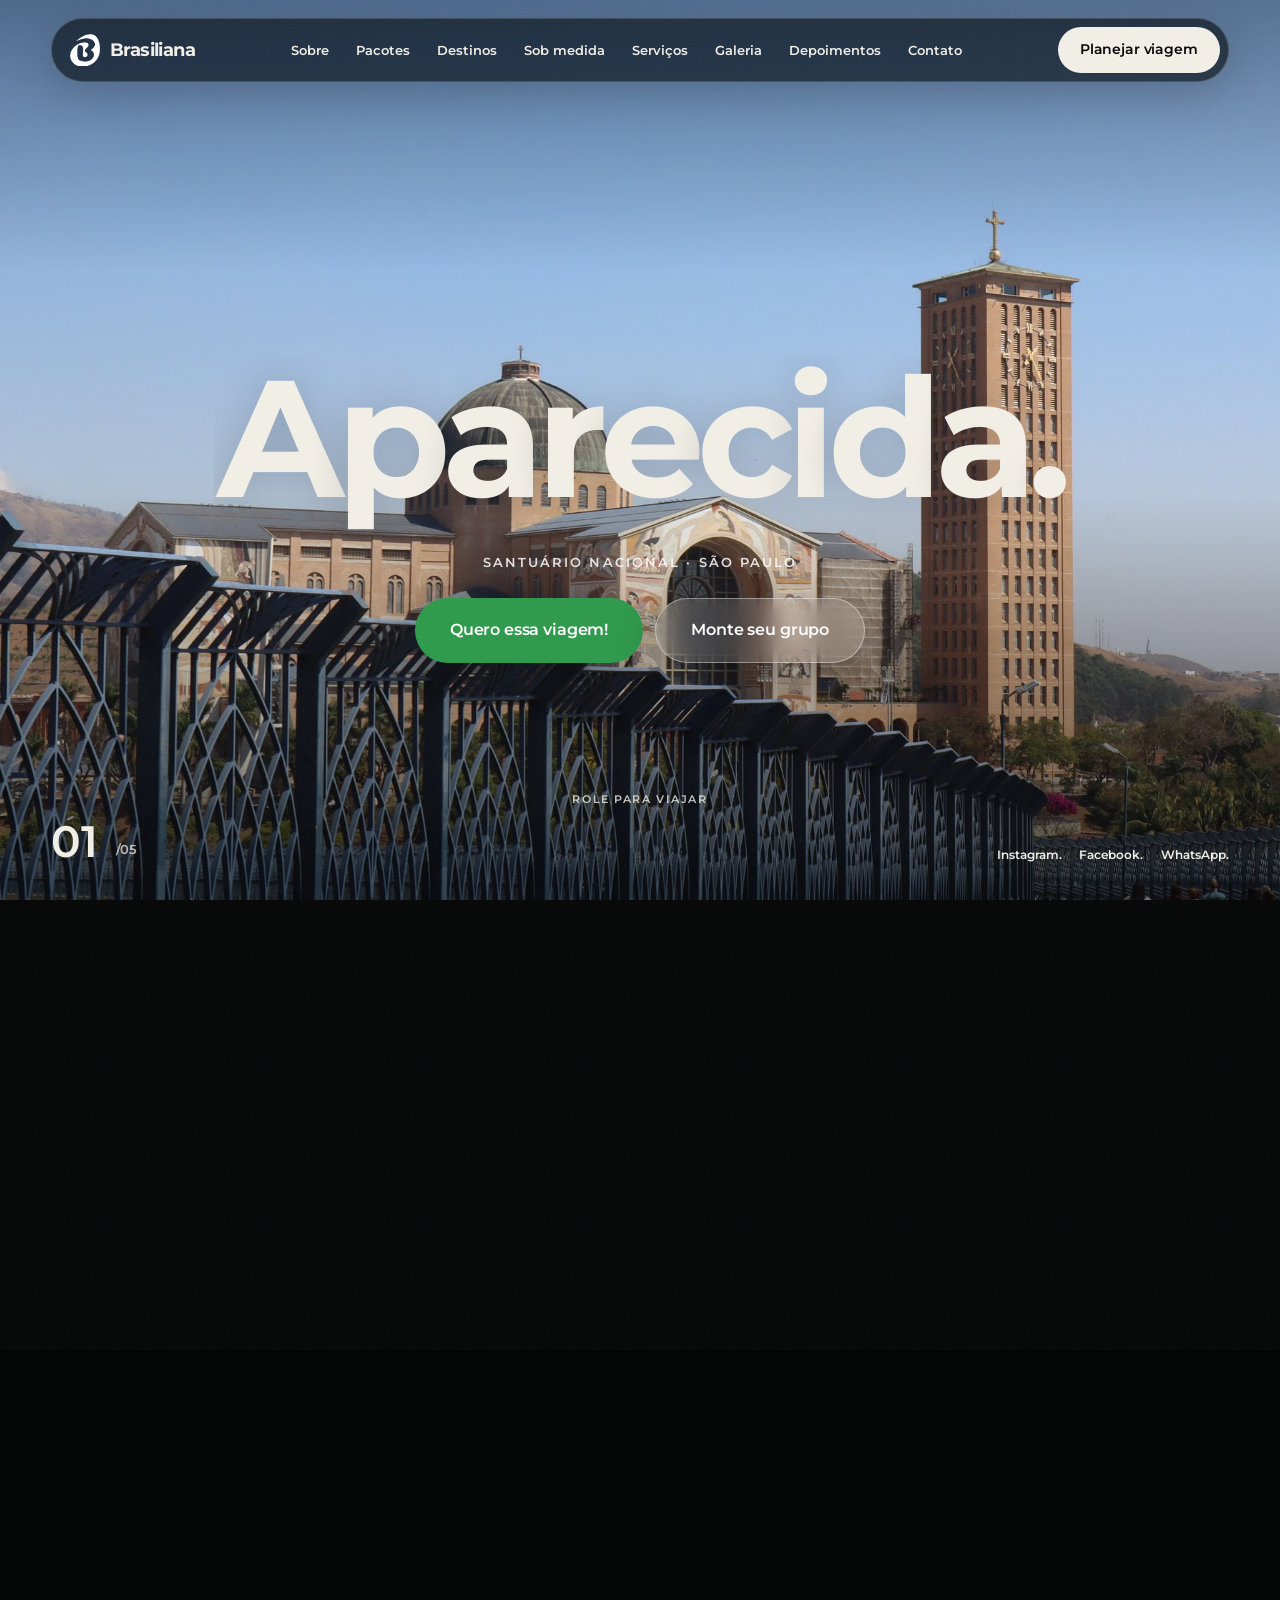
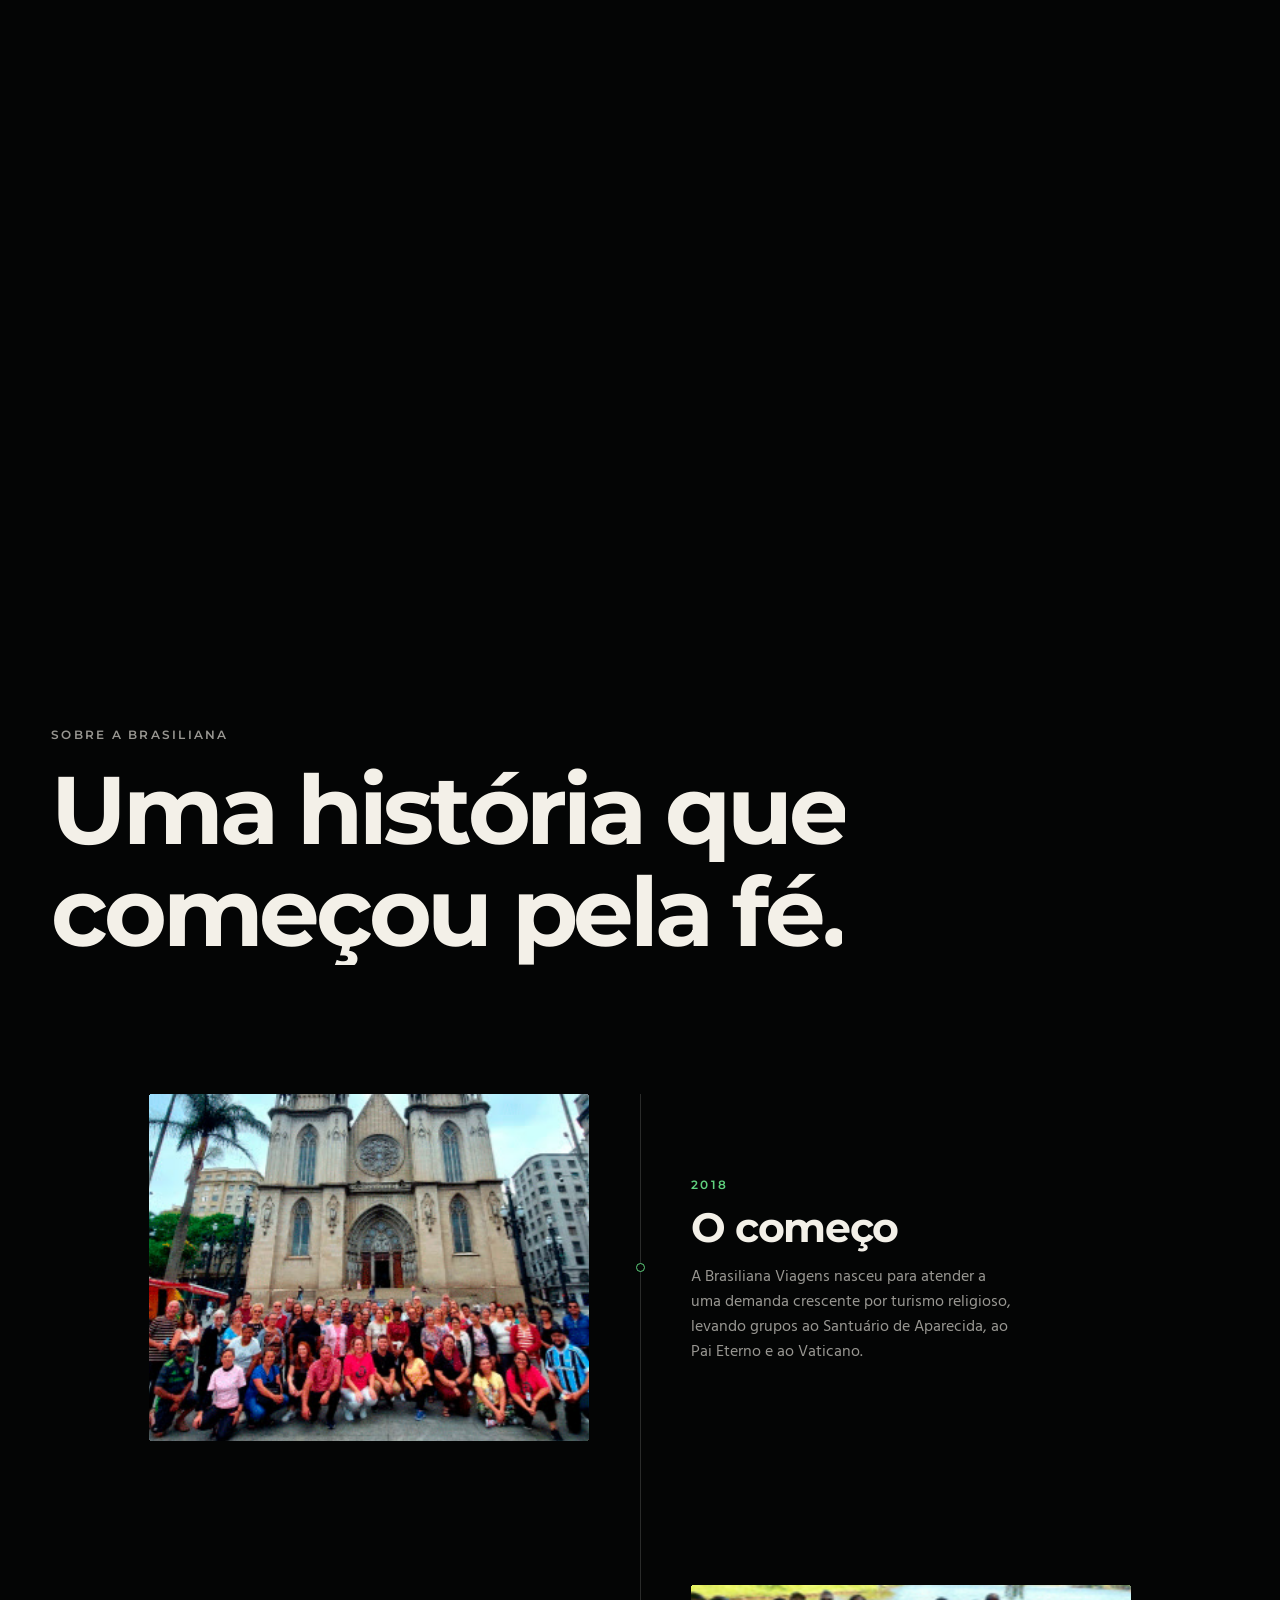
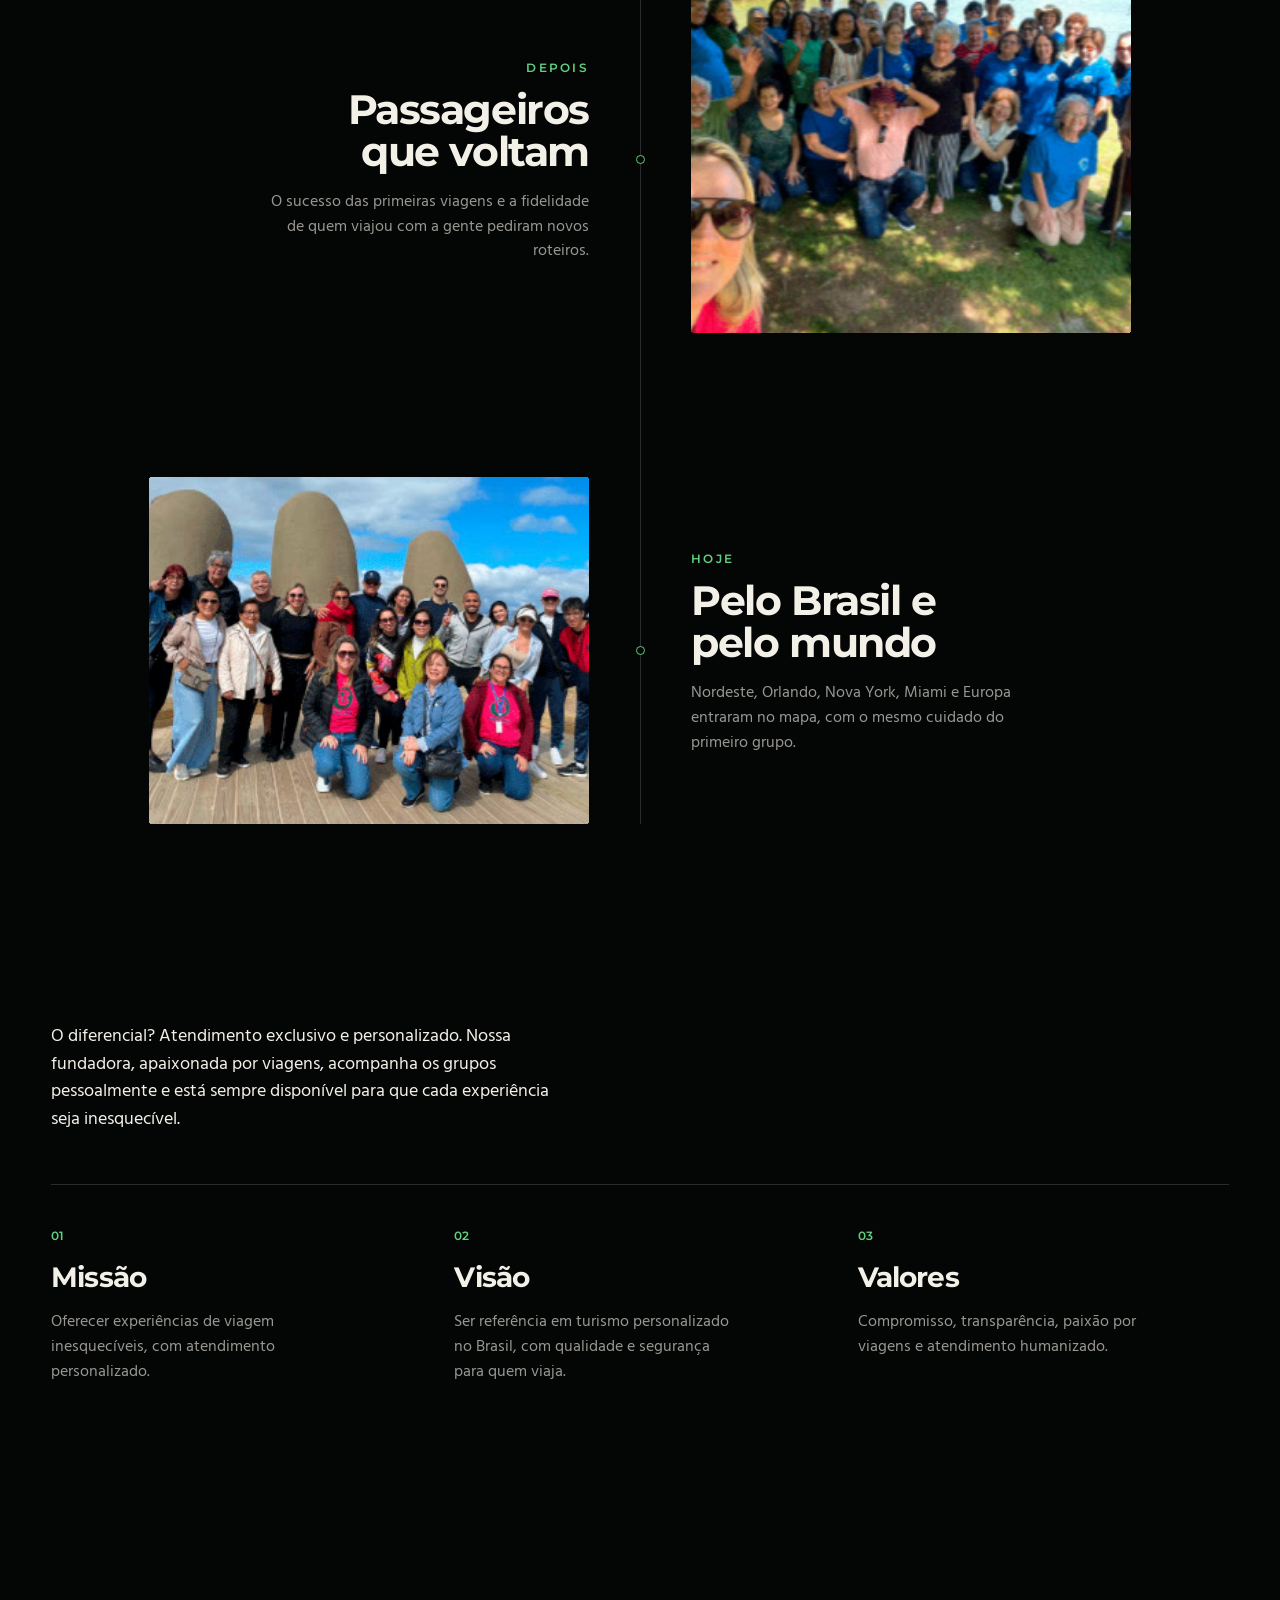
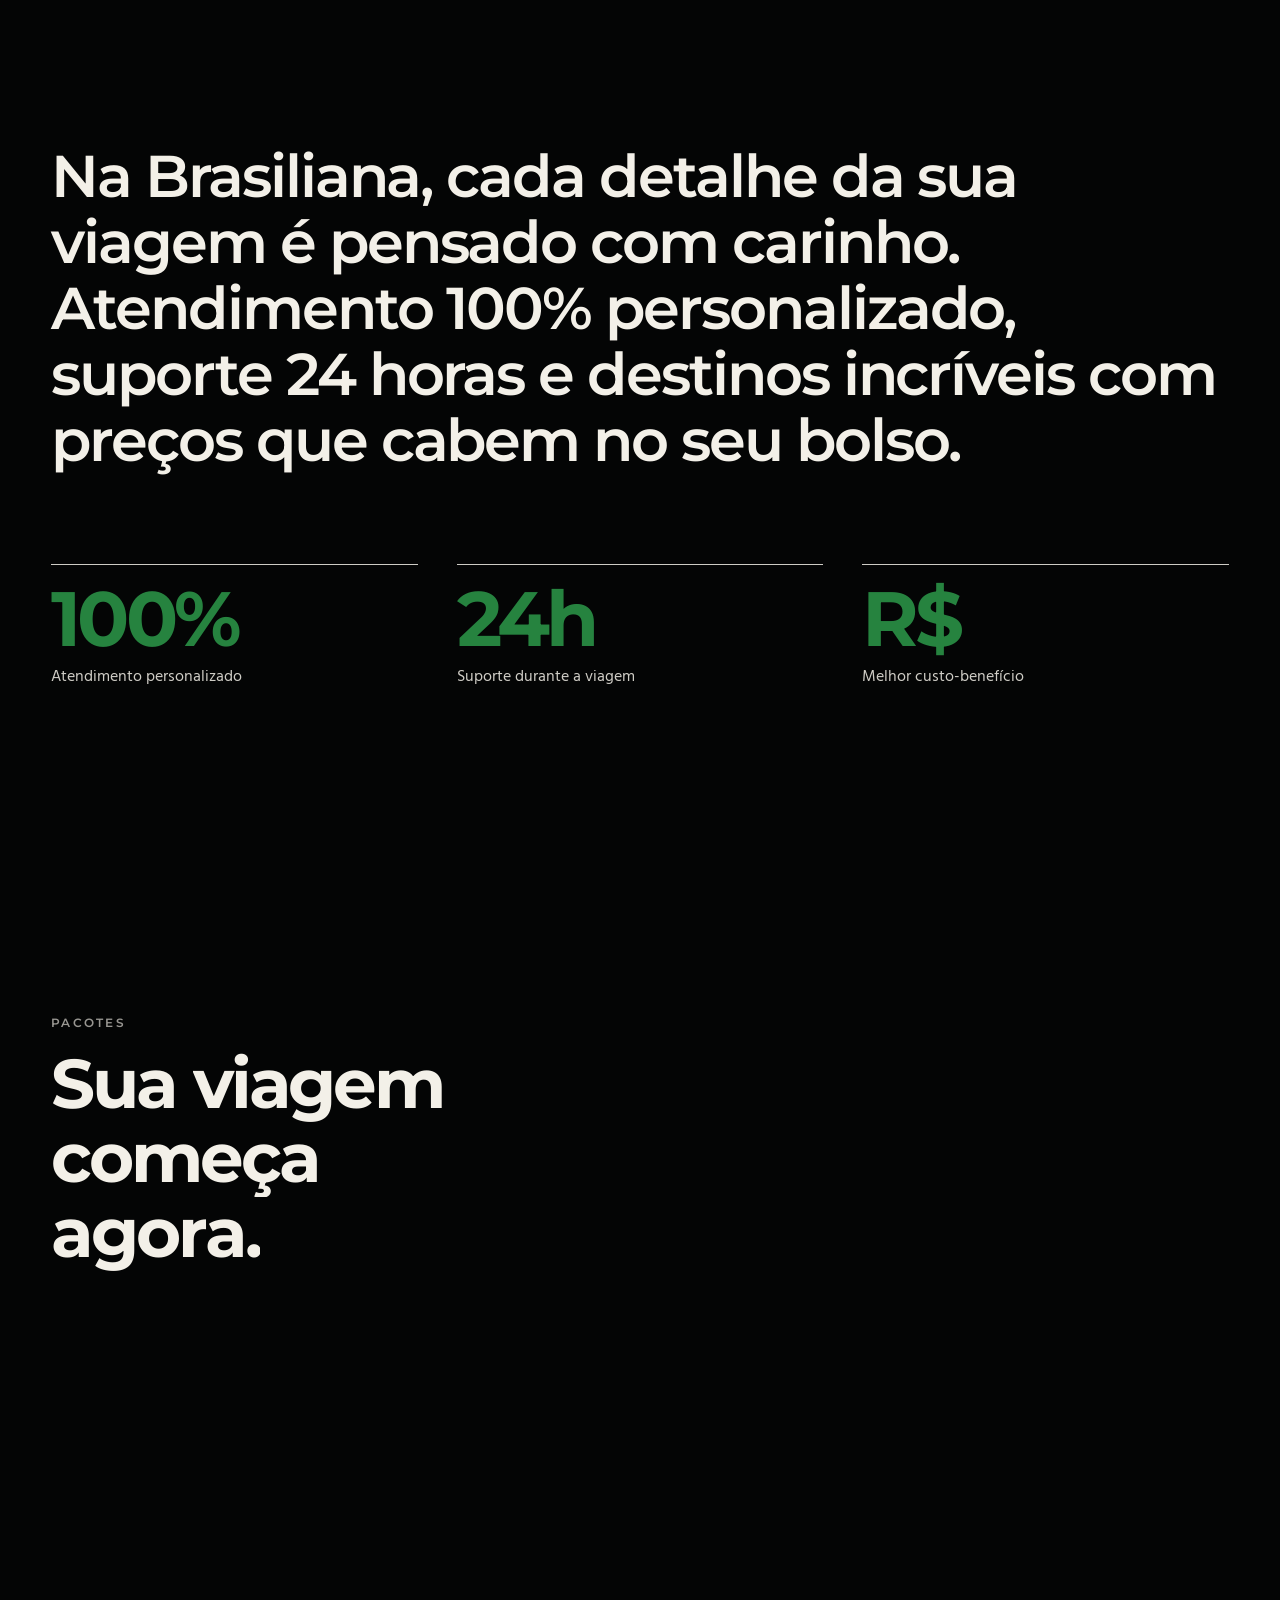
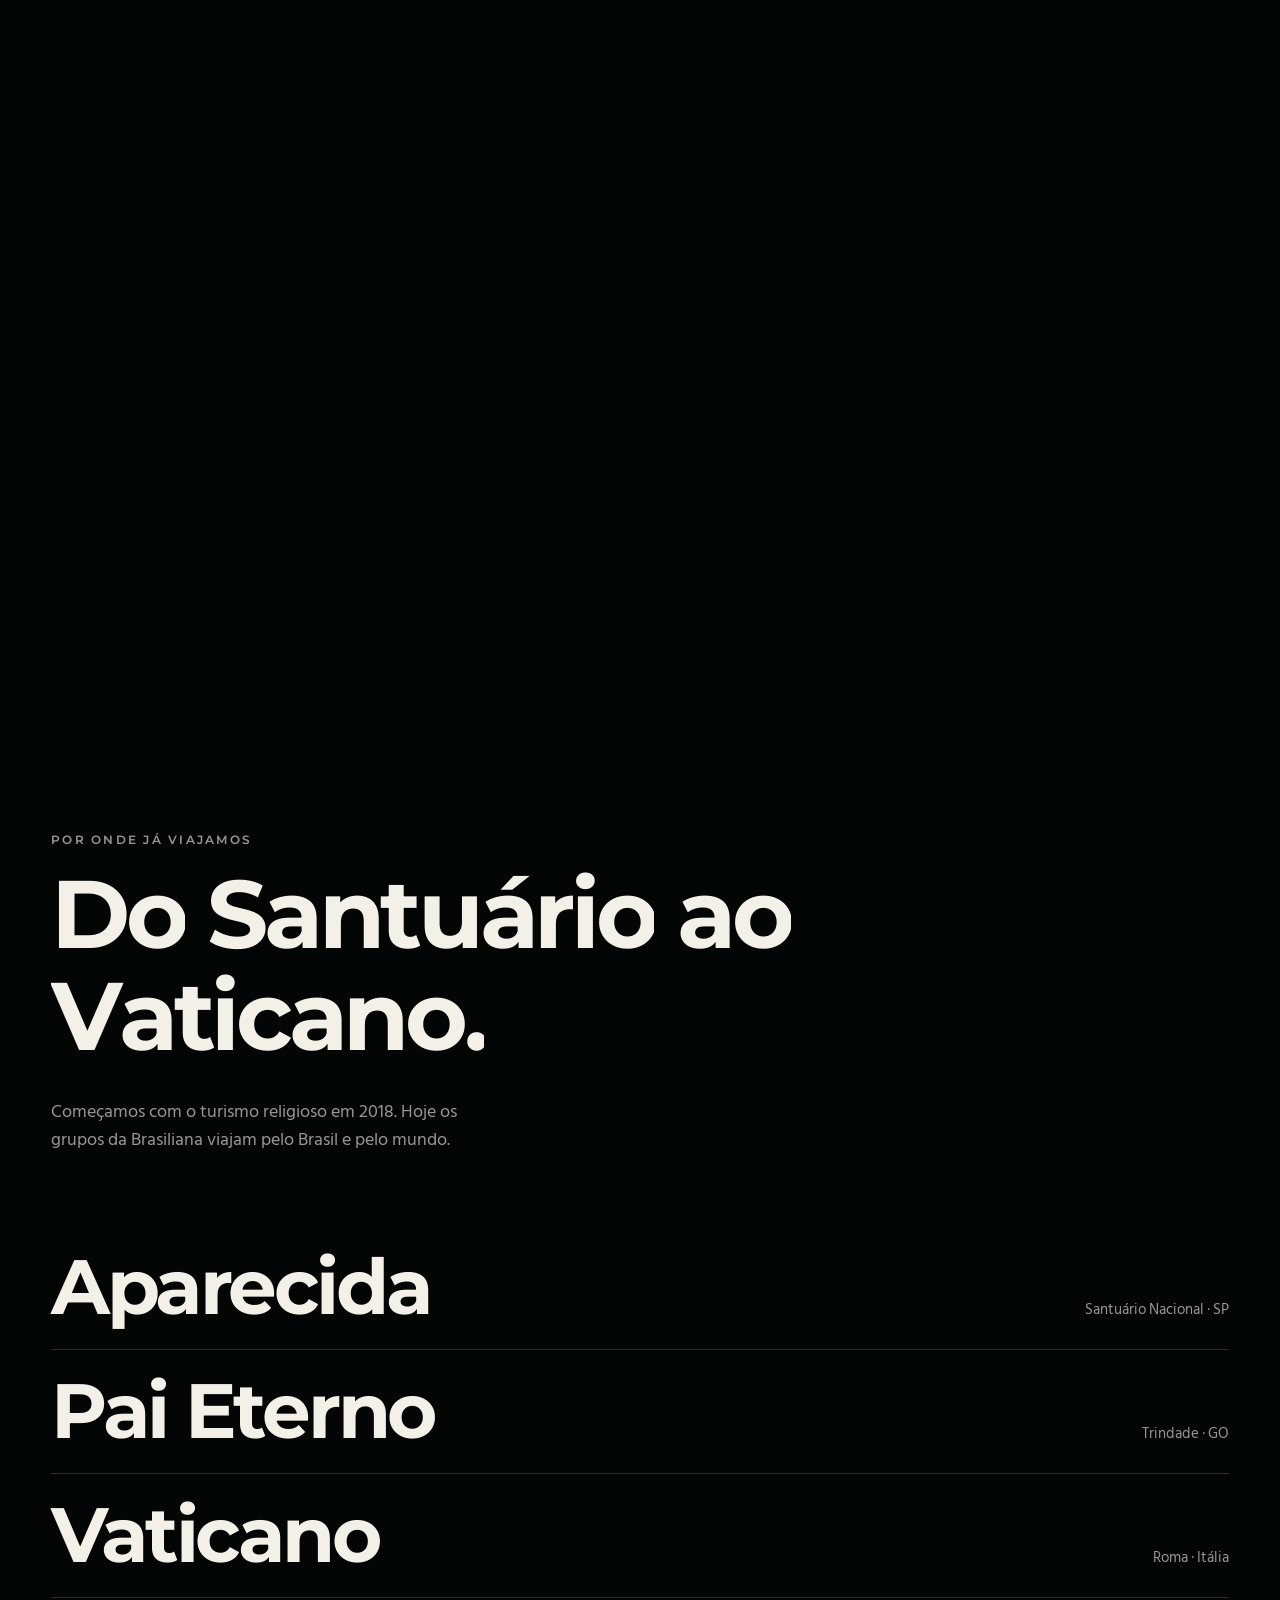
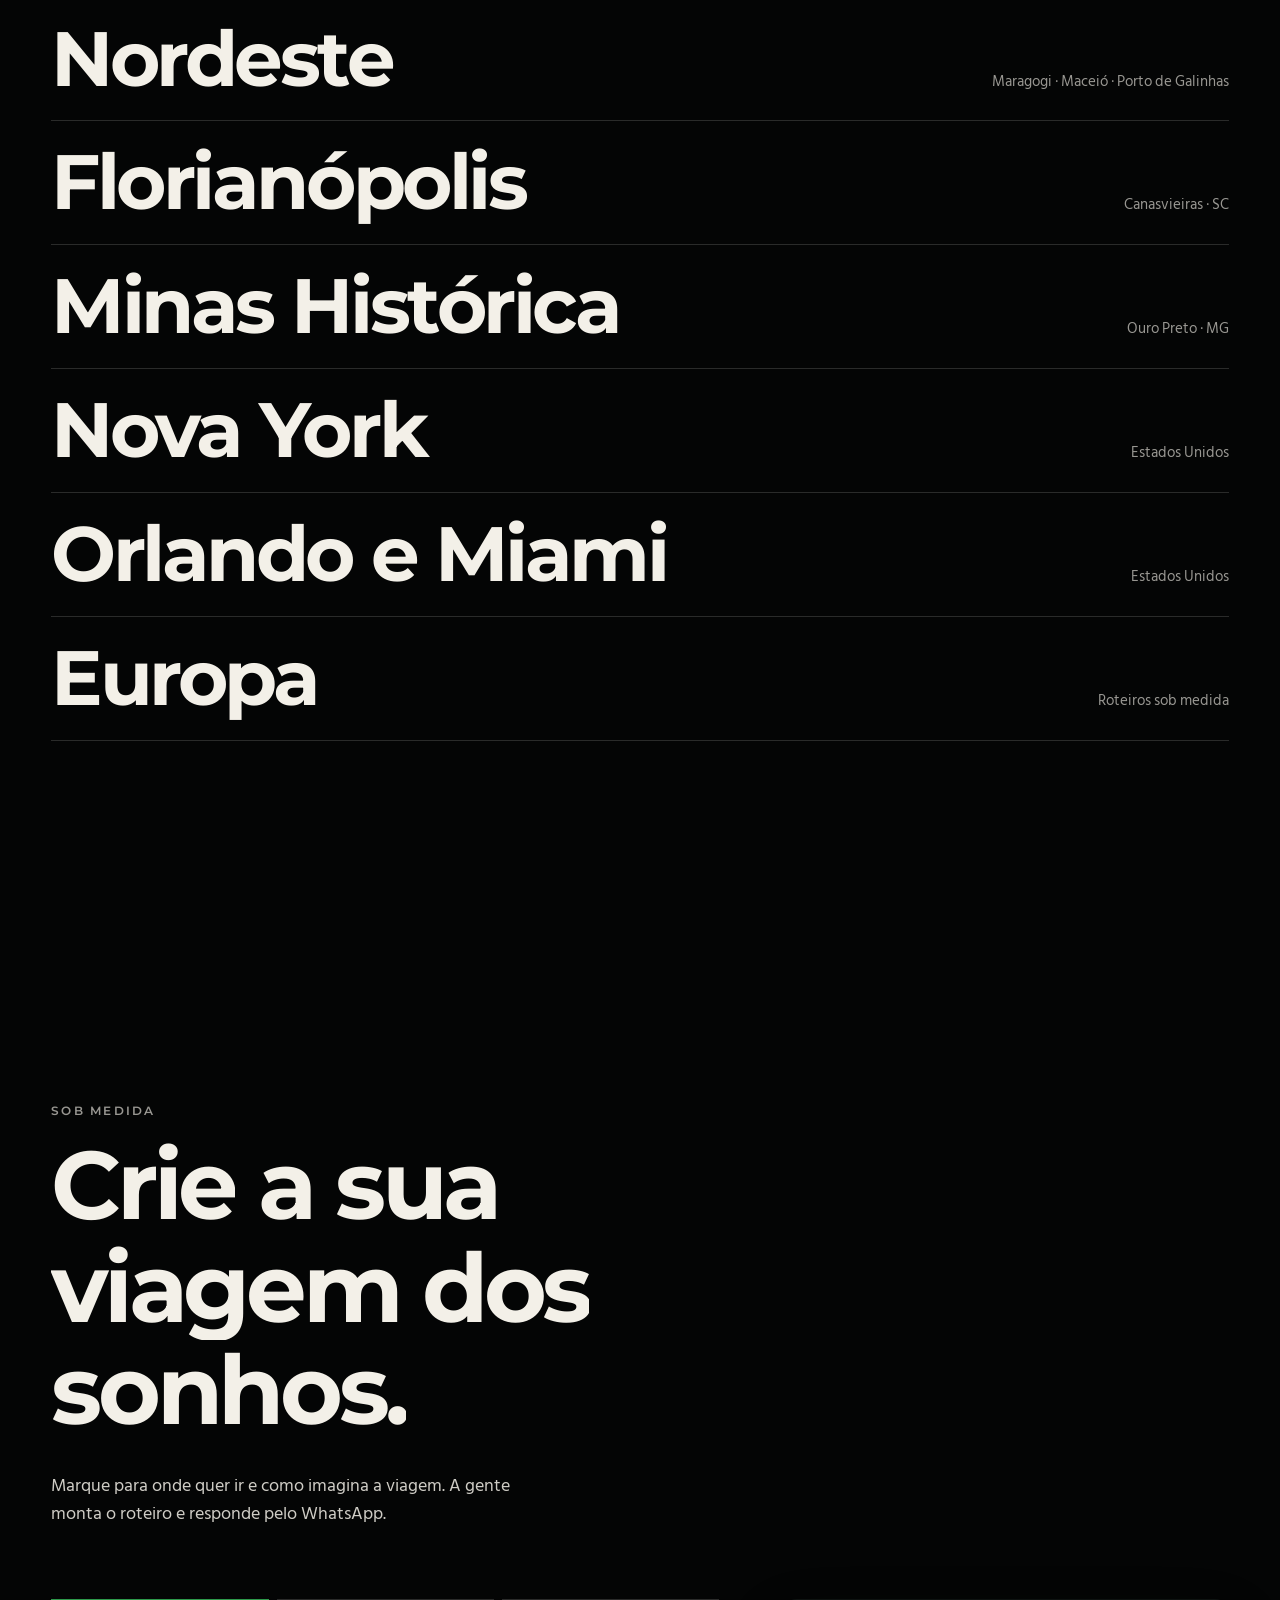
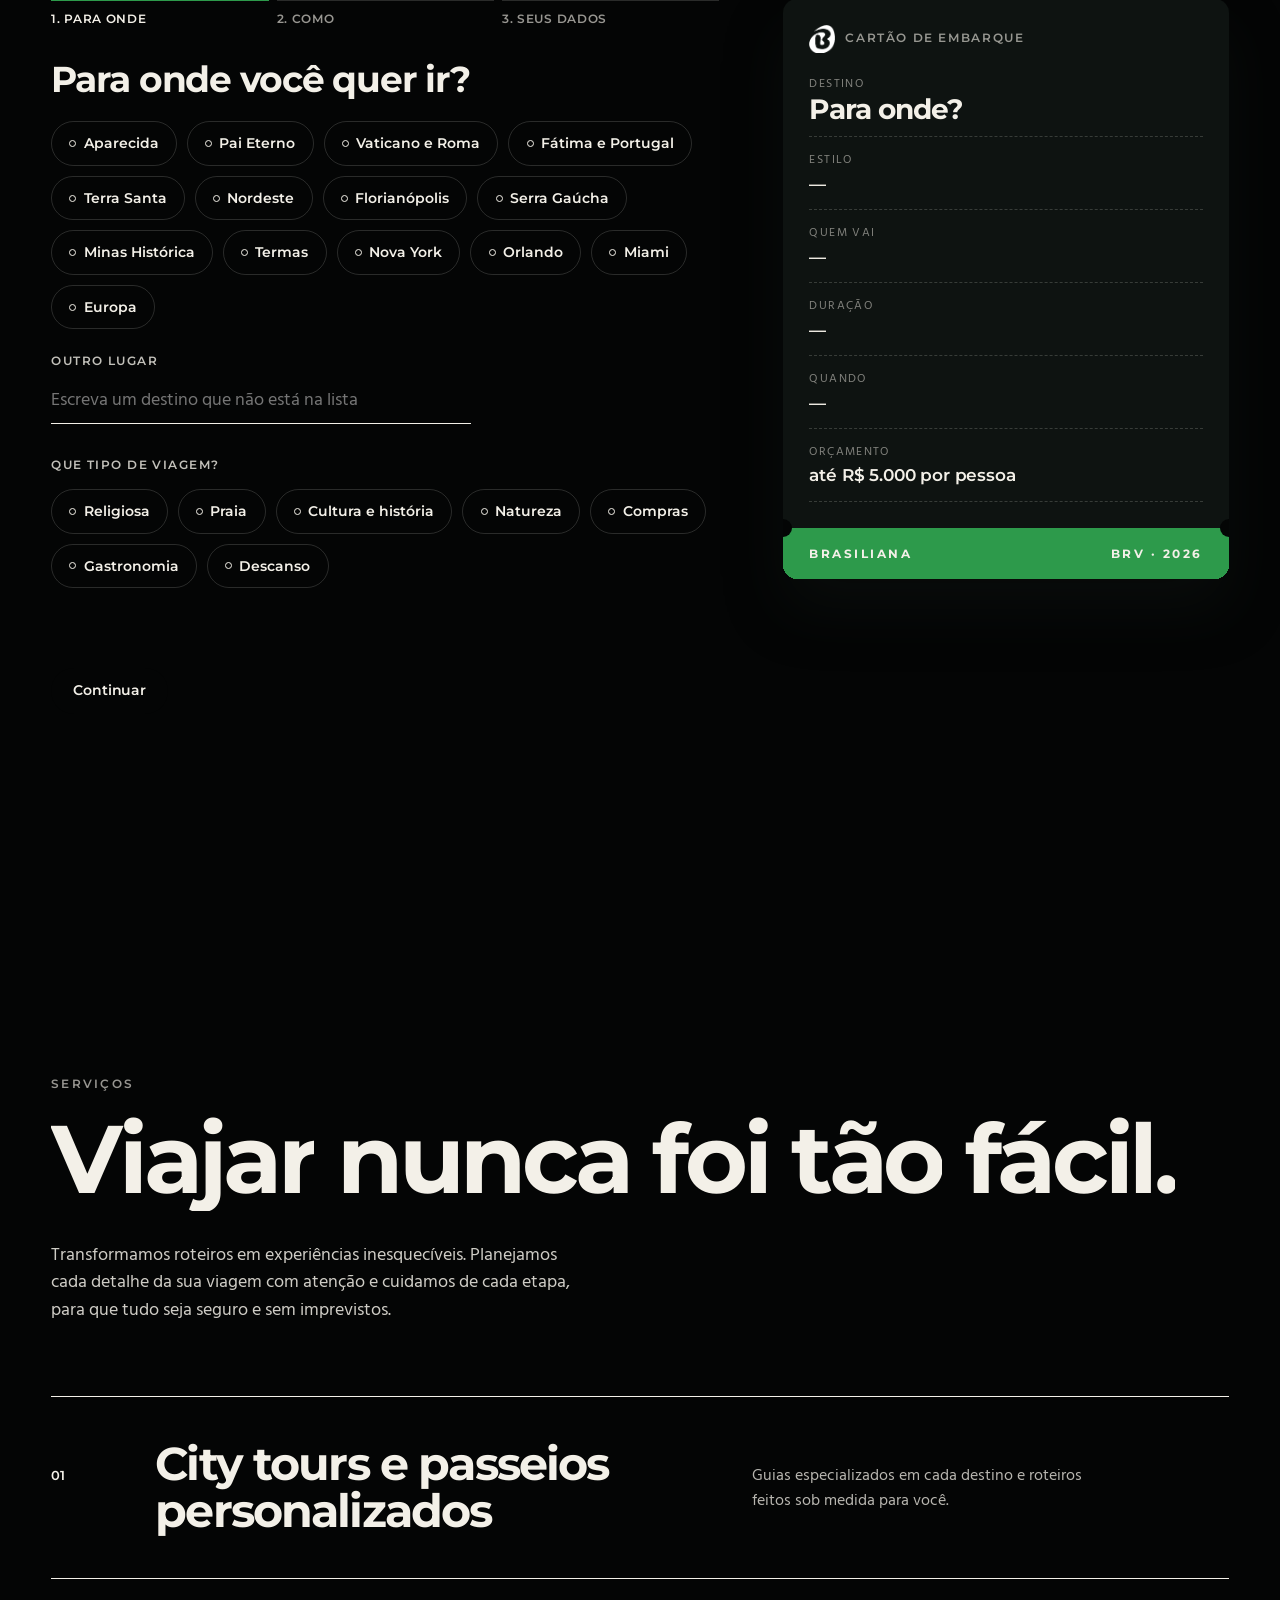
==== commit 7bad3d68: "publica build 485e82d" ====
--- a/index.html
+++ b/index.html
@@ -1,660 +1,661 @@
 <!doctype html>
-<!-- © 2026 Brasiliana Viagens. Desenvolvido por Esparta Branding. Todos os direitos reservados. Cópia, reprodução ou reutilização proibidas sem autorização. -->
-<html lang="pt-BR">
+<!-- © 2026 Brasiliana Viagens. Desenvolvido por Esparta Branding. Todos os direitos reservados. Cópia, reprodução ou reutilização proibidas sem autorização. -->
+<html lang="pt-BR">
 <head>
-  <meta name="robots" content="noindex, nofollow" />
-  <meta charset="UTF-8" />
-  <meta name="viewport" content="width=device-width, initial-scale=1.0, viewport-fit=cover" />
-  <title>Brasiliana Viagens — Turismo religioso e roteiros pelo Brasil e pelo mundo</title>
-  <meta name="description" content="Agência de viagens desde 2018. Turismo religioso (Aparecida, Pai Eterno, Vaticano), Nordeste, Nova York, Europa e roteiros sob medida, com atendimento personalizado e acompanhamento em grupo." />
-  <meta name="theme-color" content="#0b0d0c" />
-  <link rel="canonical" href="https://brasilianaviagens.com.br/" />
-  <link rel="icon" type="image/png" href="img/marca/logo-recorte.png" />
-  <meta property="og:type" content="website" />
-  <meta property="og:locale" content="pt_BR" />
-  <meta property="og:title" content="Brasiliana Viagens" />
-  <meta property="og:description" content="Cada detalhe da sua viagem pensado com carinho. Roteiros religiosos, Nordeste, Nova York, Europa e mais." />
-  <meta property="og:image" content="img/destinos/aparecida.jpg" />
-  <script type="application/ld+json">
-  {
-    "@context": "https://schema.org",
-    "@type": "TravelAgency",
-    "name": "Brasiliana Viagens",
-    "url": "https://brasilianaviagens.com.br/",
-    "logo": "https://brasilianaviagens.com.br/img/marca/logo-recorte.png",
-    "foundingDate": "2018",
-    "telephone": "+55 51 99966-7588",
-    "sameAs": [
-      "https://www.instagram.com/brasilianaviagens/",
-      "https://www.facebook.com/profile.php?id=61577306266534"
-    ]
-  }
-  </script>
-  <script type="module" crossorigin src="./assets/index-ByG3RUNm.js"></script>
+  <meta name="robots" content="noindex, nofollow" />
+  <meta charset="UTF-8" />
+  <meta name="viewport" content="width=device-width, initial-scale=1.0, viewport-fit=cover" />
+  <title>Brasiliana Viagens — Turismo religioso e roteiros pelo Brasil e pelo mundo</title>
+  <meta name="description" content="Agência de viagens desde 2018. Turismo religioso (Aparecida, Pai Eterno, Vaticano), Nordeste, Nova York, Europa e roteiros sob medida, com atendimento personalizado e acompanhamento em grupo." />
+  <meta name="theme-color" content="#0b0d0c" />
+  <link rel="canonical" href="https://brasilianaviagens.com.br/" />
+  <link rel="icon" type="image/png" href="img/marca/logo-recorte.png" />
+  <meta property="og:type" content="website" />
+  <meta property="og:locale" content="pt_BR" />
+  <meta property="og:title" content="Brasiliana Viagens" />
+  <meta property="og:description" content="Cada detalhe da sua viagem pensado com carinho. Roteiros religiosos, Nordeste, Nova York, Europa e mais." />
+  <meta property="og:image" content="img/destinos/aparecida.jpg" />
+  <script type="application/ld+json">
+  {
+    "@context": "https://schema.org",
+    "@type": "TravelAgency",
+    "name": "Brasiliana Viagens",
+    "url": "https://brasilianaviagens.com.br/",
+    "logo": "https://brasilianaviagens.com.br/img/marca/logo-recorte.png",
+    "foundingDate": "2018",
+    "telephone": "+55 51 99966-7588",
+    "sameAs": [
+      "https://www.instagram.com/brasilianaviagens/",
+      "https://www.facebook.com/profile.php?id=61577306266534"
+    ]
+  }
+  </script>
+  <script type="module" crossorigin src="./assets/index-CycNsWOU.js"></script>
   <link rel="modulepreload" crossorigin href="./assets/vendor-BJO8XaA3.js">
   <link rel="stylesheet" crossorigin href="./assets/vendor-bU6MIf_c.css">
-  <link rel="stylesheet" crossorigin href="./assets/index-8mzWnp6d.css">
-</head>
-<body class="is-loading">
-  <a class="skip" href="#conteudo">Pular para o conteúdo</a>
-
-  <!-- Preloader -->
-  <div class="loader" aria-hidden="true">
-    <div class="loader__logo">
-      <span class="loader__mark"><img src="img/marca/simbolo-branco.png" alt="" width="225" height="236" /></span>
-    </div>
-  </div>
-
-  <!-- Cursor -->
-  <div class="cursor" aria-hidden="true"><span class="cursor__label"></span></div>
-
-  <!-- Header -->
-  <header class="header">
-    <div class="header__bar">
-    <a class="header__brand" href="#inicio" aria-label="Brasiliana Viagens, início">
-      <img src="img/marca/simbolo-branco.png" alt="" width="225" height="236" />
-      <span>Brasiliana</span>
-    </a>
-    <nav class="header__nav" aria-label="Seções">
-      <a href="#sobre">Sobre</a>
-      <a href="#pacotes">Pacotes</a>
-      <a href="#destinos">Destinos</a>
-      <a href="#sonho">Sob medida</a>
-      <a href="#servicos">Serviços</a>
-      <a href="#galeria">Galeria</a>
-      <a href="#depoimentos">Depoimentos</a>
-      <a href="#contato">Contato</a>
-    </nav>
-    <div class="header__actions">
-      <a class="pill pill--light magnetic" data-wa="Olá, gostaria de planejar uma viagem com vocês!" href="#contato" data-cursor="WhatsApp">Planejar viagem</a>
-      <button class="menu-btn" type="button" aria-expanded="false" aria-controls="menu">
-        <span class="menu-btn__label">Menu</span>
-        <span class="menu-btn__icon" aria-hidden="true"><i></i><i></i></span>
-      </button>
-    </div>
-    </div>
-  </header>
-
-  <!-- Menu overlay -->
-  <nav class="menu" id="menu" aria-label="Menu principal" hidden>
-    <div class="menu__bg"></div>
-    <ul class="menu__list">
-      <li><a href="#inicio"><small>01</small><span>Início</span></a></li>
-      <li><a href="#sobre"><small>02</small><span>Sobre</span></a></li>
-      <li><a href="#pacotes"><small>03</small><span>Pacotes</span></a></li>
-      <li><a href="#destinos"><small>04</small><span>Destinos</span></a></li>
-      <li><a href="#sonho"><small>05</small><span>Sob medida</span></a></li>
-      <li><a href="#servicos"><small>06</small><span>Serviços</span></a></li>
-      <li><a href="#galeria"><small>07</small><span>Galeria</span></a></li>
-      <li><a href="#depoimentos"><small>08</small><span>Depoimentos</span></a></li>
-      <li><a href="#contato"><small>09</small><span>Contato</span></a></li>
-    </ul>
-    <div class="menu__foot">
-      <a data-wa="Olá, gostaria de planejar uma viagem com vocês!" href="#contato">(51) 99966-7588 · Atendimento online</a>
-      <a href="https://www.instagram.com/brasilianaviagens/" target="_blank" rel="noopener">Instagram.</a>
-      <a href="https://www.facebook.com/profile.php?id=61577306266534" target="_blank" rel="noopener">Facebook.</a>
-      <a data-wa="Olá, gostaria de planejar uma viagem com vocês!" href="#contato">WhatsApp.</a>
-    </div>
-  </nav>
-
-  <main id="conteudo">
-
-    <!-- ============ HERO ============ -->
-    <section class="hero" id="inicio" aria-label="Destinos">
-      <div class="hero__stage">
-        <div class="hero__slides">
-          <figure class="hero__slide" data-word="Aparecida." data-trip="Aparecida/SP" data-dates="24 a 27/11/2026" data-price="R$ 2.990" data-label="Santuário Nacional · São Paulo">
-            <img src="img/destinos/aparecida.jpg" alt="Basílica de Nossa Senhora Aparecida" />
-          </figure>
-          <figure class="hero__slide" data-word="Vaticano." data-trip="Vaticano e Roma" data-label="Praça de São Pedro · Roma">
-            <img src="img/destinos/vaticano.jpg" alt="Praça de São Pedro ao nascer do sol, no Vaticano" />
-          </figure>
-          <figure class="hero__slide" data-word="Nova York." data-trip="Nova York para Mulheres" data-dates="04 a 14/10/2026" data-price="R$ 19.990" data-label="Times Square · Estados Unidos">
-            <img src="img/destinos/nova-york.jpg" alt="Times Square à noite, em Nova York" />
-          </figure>
-          <figure class="hero__slide" data-word="Nordeste." data-trip="Nordeste: Maragogi, Maceió e Porto de Galinhas" data-label="Maragogi · Maceió · Porto de Galinhas">
-            <img src="img/destinos/nordeste.jpg" alt="Orla de Maragogi com mar azul-turquesa" />
-          </figure>
-          <figure class="hero__slide" data-word="Minas." data-trip="Minas Histórica" data-label="Ouro Preto · Minas Gerais">
-            <img src="img/destinos/minas.jpg" alt="Igreja de São Francisco de Assis em Ouro Preto" />
-          </figure>
-        </div>
-        <div class="hero__shade"></div>
-
-        <h1 class="hero__title">
-          <span class="sr-only">Brasiliana Viagens: Aparecida, Vaticano, Nova York, Nordeste e Minas.</span>
-          <span class="hero__words" aria-hidden="true"></span>
-        </h1>
-
-        <div class="hero__label" aria-hidden="true"><span class="hero__label-track"></span></div>
-
-        <div class="hero__ctas">
-          <button class="pill pill--green pill--big hero__cta magnetic" type="button" data-book data-cursor="Reservar">Quero essa viagem!</button>
-          <button class="pill pill--glass pill--big hero__group magnetic" type="button" data-group data-cursor="Convidar">Monte seu grupo</button>
-        </div>
-
-        <div class="hero__bottom">
-          <div class="counter" aria-hidden="true">
-            <span class="counter__window"><span class="counter__track"></span></span>
-            <span class="counter__total">/05</span>
-          </div>
-          <div class="hero__scroll" aria-hidden="true"><span>Role para viajar</span><i></i></div>
-          <ul class="socials">
-            <li><a href="https://www.instagram.com/brasilianaviagens/" target="_blank" rel="noopener">Instagram.</a></li>
-            <li><a href="https://www.facebook.com/profile.php?id=61577306266534" target="_blank" rel="noopener">Facebook.</a></li>
-            <li><a data-wa="Olá, gostaria de planejar uma viagem com vocês!" href="#contato">WhatsApp.</a></li>
-          </ul>
-        </div>
-      </div>
-    </section>
-
-    <!-- ============ SOBRE ============ -->
-    <section class="about" id="sobre" data-bg="dark">
-      <header class="about__intro">
-        <p class="eyebrow">Sobre a Brasiliana</p>
-        <h2 class="display split-chars">Uma história que começou pela fé.</h2>
-      </header>
-
-      <ol class="story">
-        <li class="chapter">
-          <figure class="chapter__media"><img src="img/grupos/grupo-01.jpg" alt="Grupo da Brasiliana em frente à Catedral da Sé, em São Paulo" loading="lazy" /></figure>
-          <div class="chapter__text">
-            <span class="chapter__when">2018</span>
-            <h3>O começo</h3>
-            <p>A Brasiliana Viagens nasceu para atender a uma demanda crescente por turismo religioso, levando grupos ao Santuário de Aparecida, ao Pai Eterno e ao Vaticano.</p>
-          </div>
-        </li>
-        <li class="chapter">
-          <figure class="chapter__media"><img src="img/grupos/grupo-07.jpg" alt="Grupo de passageiros reunido à beira de um lago" loading="lazy" /></figure>
-          <div class="chapter__text">
-            <span class="chapter__when">Depois</span>
-            <h3>Passageiros que voltam</h3>
-            <p>O sucesso das primeiras viagens e a fidelidade de quem viajou com a gente pediram novos roteiros.</p>
-          </div>
-        </li>
-        <li class="chapter">
-          <figure class="chapter__media"><img src="img/grupos/grupo-03.jpg" alt="Grupo no monumento La Mano, em Punta del Este" loading="lazy" /></figure>
-          <div class="chapter__text">
-            <span class="chapter__when">Hoje</span>
-            <h3>Pelo Brasil e pelo mundo</h3>
-            <p>Nordeste, Orlando, Nova York, Miami e Europa entraram no mapa, com o mesmo cuidado do primeiro grupo.</p>
-          </div>
-        </li>
-      </ol>
-
-      <div class="about__more">
-        <p class="about__text reveal-lines">
-          O diferencial? Atendimento exclusivo e personalizado. Nossa fundadora, apaixonada por viagens,
-          acompanha os grupos pessoalmente e está sempre disponível para que cada experiência seja inesquecível.
-        </p>
-        <ol class="pillars">
-          <li class="pillar">
-            <span class="pillar__n">01</span>
-            <h3>Missão</h3>
-            <p>Oferecer experiências de viagem inesquecíveis, com atendimento personalizado.</p>
-          </li>
-          <li class="pillar">
-            <span class="pillar__n">02</span>
-            <h3>Visão</h3>
-            <p>Ser referência em turismo personalizado no Brasil, com qualidade e segurança para quem viaja.</p>
-          </li>
-          <li class="pillar">
-            <span class="pillar__n">03</span>
-            <h3>Valores</h3>
-            <p>Compromisso, transparência, paixão por viagens e atendimento humanizado.</p>
-          </li>
-        </ol>
-      </div>
-    </section>
-
-    <!-- ============ MANIFESTO ============ -->
-    <section class="manifesto" data-bg="sand" aria-label="Nosso jeito de viajar">
-      <p class="manifesto__text scrub-words">
-        Na Brasiliana, cada detalhe da sua viagem é pensado com carinho. Atendimento 100% personalizado,
-        suporte 24 horas e destinos incríveis com preços que cabem no seu bolso.
-      </p>
-      <ul class="perks">
-        <li><span>100%</span>Atendimento personalizado</li>
-        <li><span>24h</span>Suporte durante a viagem</li>
-        <li><span>R$</span>Melhor custo-benefício</li>
-      </ul>
-    </section>
-
-    <!-- ============ PACOTES ============ -->
-    <section class="packages" id="pacotes" data-bg="dark">
-      <div class="packages__pin">
-        <header class="packages__head">
-          <p class="eyebrow">Pacotes</p>
-          <h2 class="display split-chars">Sua viagem começa agora.</h2>
-        </header>
-        <div class="packages__track">
-          <article class="pkg" data-name="Termas Romanas" data-trip="Termas Romanas" data-dates="21 a 25/10/2026" data-price="R$ 1.990">
-            <div class="pkg__media"><img src="img/destinos/termas.jpg" alt="Complexo termal com piscinas e jardins" loading="lazy" /></div>
-            <div class="pkg__info">
-              <span class="pkg__n">01</span>
-              <p class="pkg__type">Nacional</p>
-              <h3 class="pkg__name">Termas Romanas</h3>
-              <dl class="pkg__meta">
-                <div><dt>Datas</dt><dd>21 a 25/10/2026</dd></div>
-                <div><dt>Valor</dt><dd>R$ 1.990</dd></div>
-              </dl>
-              <button class="pill pill--green magnetic" type="button" data-book data-cursor="Reservar">Quero essa viagem!</button>
-              <button class="link-btn pkg__group" type="button" data-group>Monte seu grupo para essa viagem</button>
-            </div>
-          </article>
-          <article class="pkg" data-name="Aparecida/SP" data-trip="Aparecida/SP" data-dates="24 a 27/11/2026" data-price="R$ 2.990">
-            <div class="pkg__media"><img src="img/destinos/aparecida.jpg" alt="Basílica de Nossa Senhora Aparecida" loading="lazy" /></div>
-            <div class="pkg__info">
-              <span class="pkg__n">02</span>
-              <p class="pkg__type">Nacional · Religioso</p>
-              <h3 class="pkg__name">Aparecida/SP</h3>
-              <dl class="pkg__meta">
-                <div><dt>Datas</dt><dd>24 a 27/11/2026</dd></div>
-                <div><dt>Valor</dt><dd>R$ 2.990</dd></div>
-              </dl>
-              <button class="pill pill--green magnetic" type="button" data-book data-cursor="Reservar">Quero essa viagem!</button>
-              <button class="link-btn pkg__group" type="button" data-group>Monte seu grupo para essa viagem</button>
-            </div>
-          </article>
-          <article class="pkg" data-name="Nova York para Mulheres" data-trip="Nova York para Mulheres" data-dates="04 a 14/10/2026" data-price="R$ 19.990">
-            <div class="pkg__media"><img src="img/destinos/nova-york.jpg" alt="Times Square à noite" loading="lazy" /></div>
-            <div class="pkg__info">
-              <span class="pkg__n">03</span>
-              <p class="pkg__type">Internacional · Grupo só de mulheres</p>
-              <h3 class="pkg__name">Nova York para Mulheres</h3>
-              <dl class="pkg__meta">
-                <div><dt>Datas</dt><dd>04 a 14/10/2026</dd></div>
-                <div><dt>Valor</dt><dd>R$ 19.990</dd></div>
-              </dl>
-              <button class="pill pill--green magnetic" type="button" data-book data-cursor="Reservar">Quero essa viagem!</button>
-              <button class="link-btn pkg__group" type="button" data-group>Monte seu grupo para essa viagem</button>
-            </div>
-          </article>
-          <article class="pkg pkg--custom" data-name="um roteiro sob medida" data-trip="Roteiro sob medida">
-            <div class="pkg__info">
-              <span class="pkg__n">+</span>
-              <p class="pkg__type">Sob medida</p>
-              <h3 class="pkg__name">Não achou seu destino?</h3>
-              <p class="pkg__desc">Montamos o roteiro com você: religioso, praia, internacional ou só para o seu grupo.</p>
-              <a class="pill pill--green magnetic" href="#sonho" data-cursor="Criar">Crie a sua viagem dos sonhos</a>
-            </div>
-          </article>
-        </div>
-        <div class="packages__progress" aria-hidden="true"><i></i></div>
-      </div>
-    </section>
-
-    <!-- ============ DESTINOS ============ -->
-    <section class="places" id="destinos" data-bg="dark">
-      <header class="places__head">
-        <p class="eyebrow">Por onde já viajamos</p>
-        <h2 class="display split-chars">Do Santuário ao Vaticano.</h2>
-        <p class="places__lead">Começamos com o turismo religioso em 2018. Hoje os grupos da Brasiliana viajam pelo Brasil e pelo mundo.</p>
-      </header>
-      <ul class="places__list">
-        <li class="place hover-img" data-img="img/destinos/aparecida.jpg"><span class="place__name">Aparecida</span><span class="place__where">Santuário Nacional · SP</span></li>
-        <li class="place hover-img" data-img="img/destinos/pai-eterno.jpg"><span class="place__name">Pai Eterno</span><span class="place__where">Trindade · GO</span></li>
-        <li class="place hover-img" data-img="img/destinos/vaticano.jpg"><span class="place__name">Vaticano</span><span class="place__where">Roma · Itália</span></li>
-        <li class="place hover-img" data-img="img/destinos/nordeste.jpg"><span class="place__name">Nordeste</span><span class="place__where">Maragogi · Maceió · Porto de Galinhas</span></li>
-        <li class="place hover-img" data-img="img/destinos/floripa.jpg"><span class="place__name">Florianópolis</span><span class="place__where">Canasvieiras · SC</span></li>
-        <li class="place hover-img" data-img="img/destinos/minas.jpg"><span class="place__name">Minas Histórica</span><span class="place__where">Ouro Preto · MG</span></li>
-        <li class="place hover-img" data-img="img/destinos/nova-york.jpg"><span class="place__name">Nova York</span><span class="place__where">Estados Unidos</span></li>
-        <li class="place hover-img" data-img="img/grupos/grupo-11.jpg"><span class="place__name">Orlando e Miami</span><span class="place__where">Estados Unidos</span></li>
-        <li class="place"><span class="place__name">Europa</span><span class="place__where">Roteiros sob medida</span></li>
-      </ul>
-    </section>
-
-    <!-- ============ VIAGEM DOS SONHOS ============ -->
-    <section class="dream" id="sonho" data-bg="sand">
-      <header class="dream__head">
-        <p class="eyebrow">Sob medida</p>
-        <h2 class="display split-chars">Crie a sua viagem dos sonhos.</h2>
-        <p class="dream__lead">Marque para onde quer ir e como imagina a viagem. A gente monta o roteiro e responde pelo WhatsApp.</p>
-      </header>
-
-      <div class="dream__grid">
-        <form class="dream__form" novalidate>
-          <ol class="dream__progress" aria-label="Etapas">
-            <li class="is-on">Para onde</li>
-            <li>Como</li>
-            <li>Seus dados</li>
-          </ol>
-
-          <fieldset class="dream__step" data-step="1">
-            <legend>Para onde você quer ir?</legend>
-            <div class="chips" data-field="destinos">
-              <label class="chip"><input type="checkbox" value="Aparecida/SP" /><span>Aparecida</span></label>
-              <label class="chip"><input type="checkbox" value="Pai Eterno/GO" /><span>Pai Eterno</span></label>
-              <label class="chip"><input type="checkbox" value="Vaticano e Roma" /><span>Vaticano e Roma</span></label>
-              <label class="chip"><input type="checkbox" value="Fátima e Portugal" /><span>Fátima e Portugal</span></label>
-              <label class="chip"><input type="checkbox" value="Terra Santa" /><span>Terra Santa</span></label>
-              <label class="chip"><input type="checkbox" value="Nordeste" /><span>Nordeste</span></label>
-              <label class="chip"><input type="checkbox" value="Florianópolis" /><span>Florianópolis</span></label>
-              <label class="chip"><input type="checkbox" value="Serra Gaúcha" /><span>Serra Gaúcha</span></label>
-              <label class="chip"><input type="checkbox" value="Minas Histórica" /><span>Minas Histórica</span></label>
-              <label class="chip"><input type="checkbox" value="Termas" /><span>Termas</span></label>
-              <label class="chip"><input type="checkbox" value="Nova York" /><span>Nova York</span></label>
-              <label class="chip"><input type="checkbox" value="Orlando" /><span>Orlando</span></label>
-              <label class="chip"><input type="checkbox" value="Miami" /><span>Miami</span></label>
-              <label class="chip"><input type="checkbox" value="Europa" /><span>Europa</span></label>
-            </div>
-            <label class="field dream__other"><span>Outro lugar</span><input name="outro" type="text" placeholder="Escreva um destino que não está na lista" /></label>
-            <p class="dream__sub">Que tipo de viagem?</p>
-            <div class="chips" data-field="estilo">
-              <label class="chip"><input type="checkbox" value="Religiosa" /><span>Religiosa</span></label>
-              <label class="chip"><input type="checkbox" value="Praia" /><span>Praia</span></label>
-              <label class="chip"><input type="checkbox" value="Cultura e história" /><span>Cultura e história</span></label>
-              <label class="chip"><input type="checkbox" value="Natureza" /><span>Natureza</span></label>
-              <label class="chip"><input type="checkbox" value="Compras" /><span>Compras</span></label>
-              <label class="chip"><input type="checkbox" value="Gastronomia" /><span>Gastronomia</span></label>
-              <label class="chip"><input type="checkbox" value="Descanso" /><span>Descanso</span></label>
-            </div>
-          </fieldset>
-
-          <fieldset class="dream__step" data-step="2" hidden>
-            <legend>Como você imagina?</legend>
-            <p class="dream__sub">Quem vai?</p>
-            <div class="chips" data-field="quem">
-              <label class="chip"><input type="radio" name="quem" value="Só eu" /><span>Só eu</span></label>
-              <label class="chip"><input type="radio" name="quem" value="Casal" /><span>Casal</span></label>
-              <label class="chip"><input type="radio" name="quem" value="Família" /><span>Família</span></label>
-              <label class="chip"><input type="radio" name="quem" value="Amigos" /><span>Amigos</span></label>
-              <label class="chip"><input type="radio" name="quem" value="Grupo da igreja" /><span>Grupo da igreja</span></label>
-              <label class="chip"><input type="radio" name="quem" value="Empresa" /><span>Empresa</span></label>
-            </div>
-            <p class="dream__sub">Quanto tempo?</p>
-            <div class="chips" data-field="duracao">
-              <label class="chip"><input type="radio" name="duracao" value="Bate e volta" /><span>Bate e volta</span></label>
-              <label class="chip"><input type="radio" name="duracao" value="Fim de semana" /><span>Fim de semana</span></label>
-              <label class="chip"><input type="radio" name="duracao" value="Uma semana" /><span>Uma semana</span></label>
-              <label class="chip"><input type="radio" name="duracao" value="10 dias ou mais" /><span>10 dias ou mais</span></label>
-            </div>
-            <div class="dream__row">
-              <label class="field"><span>Pessoas</span><input name="pessoas" type="number" min="1" max="200" value="2" inputmode="numeric" /></label>
-              <label class="field"><span>Quando</span><input name="quando" type="month" /></label>
-              <label class="field"><span>Saindo de</span><input name="saida" type="text" autocomplete="address-level2" placeholder="Cidade" /></label>
-            </div>
-            <label class="field dream__budget">
-              <span>Orçamento por pessoa: <output name="orcamentoTxt">até R$ 5.000</output></span>
-              <input name="orcamento" type="range" min="1000" max="30000" step="500" value="5000" />
-            </label>
-          </fieldset>
-
-          <fieldset class="dream__step" data-step="3" hidden>
-            <legend>Para quem a gente manda o roteiro?</legend>
-            <div class="dream__row dream__row--2">
-              <label class="field"><span>Nome</span><input name="nome" type="text" autocomplete="name" required /></label>
-              <label class="field"><span>WhatsApp</span><input name="telefone" type="tel" autocomplete="tel" inputmode="tel" required /></label>
-              <label class="field"><span>E-mail (opcional)</span><input name="email" type="email" autocomplete="email" /></label>
-              <label class="field"><span>Algo mais?</span><input name="obs" type="text" placeholder="Datas especiais, acessibilidade, ocasião…" /></label>
-            </div>
-          </fieldset>
-
-          <p class="form__error" role="alert"></p>
-          <div class="dream__nav">
-            <button class="pill pill--light-outline" type="button" data-prev hidden>Voltar</button>
-            <button class="pill pill--dark magnetic" type="button" data-next>Continuar</button>
-            <button class="pill pill--green pill--big magnetic" type="submit" data-send hidden>Enviar meu sonho</button>
-          </div>
-        </form>
-
-        <aside class="ticket" aria-label="Resumo da sua viagem">
-          <div class="ticket__top">
-            <img src="img/marca/simbolo-branco.png" alt="" width="225" height="236" />
-            <span>Cartão de embarque</span>
-          </div>
-          <dl class="ticket__rows">
-            <div><dt>Destino</dt><dd data-t="destinos">Para onde?</dd></div>
-            <div><dt>Estilo</dt><dd data-t="estilo">—</dd></div>
-            <div><dt>Quem vai</dt><dd data-t="quem">—</dd></div>
-            <div><dt>Duração</dt><dd data-t="duracao">—</dd></div>
-            <div><dt>Quando</dt><dd data-t="quando">—</dd></div>
-            <div><dt>Orçamento</dt><dd data-t="orcamento">até R$ 5.000 por pessoa</dd></div>
-          </dl>
-          <div class="ticket__stub" aria-hidden="true"><span>BRASILIANA</span><span class="ticket__code">BRV · 2026</span></div>
-        </aside>
-      </div>
-    </section>
-
-    <!-- ============ SERVIÇOS ============ -->
-    <section class="services" id="servicos" data-bg="sand">
-      <header class="services__head">
-        <p class="eyebrow">Serviços</p>
-        <h2 class="display split-chars">Viajar nunca foi tão fácil.</h2>
-        <p class="services__lead">Transformamos roteiros em experiências inesquecíveis. Planejamos cada detalhe da sua viagem com atenção e cuidamos de cada etapa, para que tudo seja seguro e sem imprevistos.</p>
-      </header>
-      <ul class="services__list">
-        <li class="service hover-img" data-img="img/grupos/grupo-08.jpg">
-          <span class="service__n">01</span>
-          <h3>City tours e passeios personalizados</h3>
-          <p>Guias especializados em cada destino e roteiros feitos sob medida para você.</p>
-        </li>
-        <li class="service hover-img" data-img="img/destinos/nova-york.jpg">
-          <span class="service__n">02</span>
-          <h3>Passagens aéreas</h3>
-          <p>Melhores preços e opções de pagamento para qualquer destino.</p>
-        </li>
-        <li class="service hover-img" data-img="img/destinos/nordeste.jpg">
-          <span class="service__n">03</span>
-          <h3>Pacotes de viagem</h3>
-          <p>Roteiros religiosos e os destinos mais desejados do Brasil e do exterior, com conforto e segurança.</p>
-        </li>
-        <li class="service hover-img" data-img="img/grupos/grupo-05.jpg">
-          <span class="service__n">04</span>
-          <h3>Viagens em grupo</h3>
-          <p>A fundadora acompanha pessoalmente. Você só precisa aproveitar.</p>
-        </li>
-      </ul>
-    </section>
-
-    <!-- ============ GALERIA ============ -->
-    <section class="gallery" id="galeria" data-bg="dark">
-      <header class="gallery__head">
-        <p class="eyebrow">Galeria</p>
-        <h2 class="display split-chars">Quem viaja com a gente vira família.</h2>
-      </header>
-      <div class="marquee" data-dir="-1">
-        <div class="marquee__inner">
-          <button class="shot" data-cursor="Ver"><img src="img/grupos/grupo-01.jpg" alt="Grupo em frente à Catedral da Sé, em São Paulo" loading="lazy" /></button>
-          <button class="shot" data-cursor="Ver"><img src="img/grupos/grupo-02.jpg" alt="Grupo jovem em loja temática" loading="lazy" /></button>
-          <button class="shot" data-cursor="Ver"><img src="img/grupos/grupo-03.jpg" alt="Grupo no monumento La Mano, em Punta del Este" loading="lazy" /></button>
-          <button class="shot" data-cursor="Ver"><img src="img/grupos/grupo-04.jpg" alt="Grupo no letreiro de Montevidéu" loading="lazy" /></button>
-          <button class="shot" data-cursor="Ver"><img src="img/grupos/grupo-05.jpg" alt="Grupo em frente a monumento histórico" loading="lazy" /></button>
-          <button class="shot" data-cursor="Ver"><img src="img/grupos/grupo-06.jpg" alt="Grupo reunido em salão decorado" loading="lazy" /></button>
-        </div>
-      </div>
-      <div class="marquee" data-dir="1">
-        <div class="marquee__inner">
-          <button class="shot" data-cursor="Ver"><img src="img/grupos/grupo-07.jpg" alt="Grupo à beira de um lago" loading="lazy" /></button>
-          <button class="shot" data-cursor="Ver"><img src="img/grupos/grupo-08.jpg" alt="Grupo no letreiro do Morro de São Paulo" loading="lazy" /></button>
-          <button class="shot" data-cursor="Ver"><img src="img/grupos/grupo-09.jpg" alt="Grupo em frente a casarão colonial" loading="lazy" /></button>
-          <button class="shot" data-cursor="Ver"><img src="img/grupos/grupo-10.jpg" alt="Selfie de viajantes sorrindo" loading="lazy" /></button>
-          <button class="shot" data-cursor="Ver"><img src="img/grupos/grupo-11.jpg" alt="Viajante em cenário de astronauta" loading="lazy" /></button>
-        </div>
-      </div>
-    </section>
-
-    <!-- ============ DEPOIMENTOS ============ -->
-    <section class="quotes" id="depoimentos" data-bg="dark">
-      <div class="quotes__pin">
-        <p class="eyebrow">Feedback dos viajantes</p>
-        <div class="quotes__stack">
-          <figure class="quote">
-            <blockquote>Foi maravilhosa nossa viagem! Agradecendo a Iara como sempre nos proporcionando ótimas viagens!</blockquote>
-            <figcaption>Marcia Dutra</figcaption>
-          </figure>
-          <figure class="quote">
-            <blockquote>Obrigada Iara por proporcionar esta viagem maravilhosa! Conheci várias pessoas incríveis!</blockquote>
-            <figcaption>Lory Carmem Riffel</figcaption>
-          </figure>
-          <figure class="quote">
-            <blockquote>Adoro viajar com vocês! Alto astral, muito alegres, sempre que der, vou ir junto!</blockquote>
-            <figcaption>Marlene Silva de Fraga</figcaption>
-          </figure>
-          <figure class="quote">
-            <blockquote>Só coisas boas, lugares lindos! Tive a oportunidade de conhecer pessoas do grupo, aproveitamos muito!</blockquote>
-            <figcaption>Juliano Kerber Greiner</figcaption>
-          </figure>
-          <figure class="quote">
-            <blockquote>Iara, obrigada por proporcionar mais uma viagem dos meus sonhos! Que venham as próximas!</blockquote>
-            <figcaption>Marlene Emilia Jubin Perszel</figcaption>
-          </figure>
-        </div>
-        <div class="quotes__dots" aria-hidden="true"><i></i><i></i><i></i><i></i><i></i></div>
-      </div>
-    </section>
-
-    <!-- ============ CONTATO ============ -->
-    <section class="contact" id="contato" data-bg="green">
-      <h2 class="contact__title display split-chars">Para onde vamos?</h2>
-      <p class="contact__lead">Explore novos horizontes com pacotes de viagem personalizados, feitos para você. Para mais informações ou um orçamento, conte o que você imagina: a gente responde pelo WhatsApp.</p>
-      <form class="form" novalidate>
-        <label class="field">
-          <span>Nome</span>
-          <input name="nome" type="text" autocomplete="name" required />
-        </label>
-        <label class="field">
-          <span>Telefone</span>
-          <input name="telefone" type="tel" autocomplete="tel" inputmode="tel" />
-        </label>
-        <label class="field">
-          <span>Destino</span>
-          <select name="destino">
-            <option value="">Ainda não sei</option>
-            <option>Termas Romanas</option>
-            <option>Aparecida/SP</option>
-            <option>Nova York para Mulheres</option>
-            <option>Pai Eterno/GO</option>
-            <option>Vaticano e Europa</option>
-            <option>Nordeste</option>
-            <option>Florianópolis</option>
-            <option>Minas Histórica</option>
-            <option>Orlando e Miami</option>
-            <option>Outro destino</option>
-          </select>
-        </label>
-        <label class="field">
-          <span>Data da viagem</span>
-          <input name="data" type="date" />
-        </label>
-        <button class="pill pill--dark pill--big magnetic" type="submit" data-cursor="Enviar">Enviar pelo WhatsApp</button>
-        <p class="form__error" role="alert"></p>
-      </form>
-    </section>
-  </main>
-
-  <!-- ============ RODAPÉ ============ -->
-  <footer class="footer">
-    <div class="footer__top">
-      <span class="footer__logo" role="img" aria-label="Brasiliana Viagens e Turismo">
-        <img src="img/marca/simbolo-branco.png" alt="" width="225" height="236" loading="lazy" />
-        <i></i>
-        <img src="img/marca/texto-branco.png" alt="" width="225" height="68" loading="lazy" />
-      </span>
-      <div class="footer__cols">
-        <div>
-          <p class="eyebrow">Atendimento online</p>
-          <a class="footer__big" data-wa="Olá, gostaria de planejar uma viagem com vocês!" href="#contato">(51) 99966-7588</a>
-        </div>
-        <ul class="socials socials--col">
-          <li><a href="https://www.instagram.com/brasilianaviagens/" target="_blank" rel="noopener">Instagram.</a></li>
-          <li><a href="https://www.facebook.com/profile.php?id=61577306266534" target="_blank" rel="noopener">Facebook.</a></li>
-          <li><a data-wa="Olá, gostaria de planejar uma viagem com vocês!" href="#contato">WhatsApp.</a></li>
-        </ul>
-      </div>
-    </div>
-    <p class="footer__word">Mala pronta? A gente cuida do resto.</p>
-    <div class="footer__bottom">
-      <span>© <span class="year">2026</span> Brasiliana Viagens. Todos os direitos reservados.</span>
-      <span class="footer__legal" hidden></span>
-      <button class="link-btn" type="button" data-open="creditos">Créditos das fotos</button>
-    </div>
-  </footer>
-
-  <!-- Foto que segue o cursor nas listas de destinos e serviços -->
-  <div class="hover-float" aria-hidden="true"><img alt="" /></div>
-
-  <!-- WhatsApp flutuante -->
-  <a class="wa-float magnetic" data-wa="Quero planejar minha viagem!" href="#contato" aria-label="Falar no WhatsApp" data-cursor="WhatsApp">
-    <svg viewBox="0 0 448 512" aria-hidden="true"><path d="M380.9 97.1C339 55.1 283.2 32 223.9 32c-122.4 0-222 99.6-222 222 0 39.1 10.2 77.3 29.6 111L0 480l117.7-30.9c32.4 17.7 68.9 27 106.1 27h.1c122.3 0 224.1-99.6 224.1-222 0-59.3-25.2-115-67.1-157zm-157 341.6c-33.2 0-65.7-8.9-94-25.7l-6.7-4-69.8 18.3L72 359.2l-4.4-7c-18.5-29.4-28.2-63.3-28.2-98.2 0-101.7 82.8-184.5 184.6-184.5 49.3 0 95.6 19.2 130.4 54.1 34.8 34.9 56.2 81.2 56.1 130.5 0 101.8-84.9 184.6-186.6 184.6zm101.2-138.2c-5.5-2.8-32.8-16.2-37.9-18-5.1-1.9-8.8-2.8-12.5 2.8-3.7 5.6-14.3 18-17.6 21.8-3.2 3.7-6.5 4.2-12 1.4-32.6-16.3-54-29.1-75.5-66-5.7-9.8 5.7-9.1 16.3-30.3 1.8-3.7.9-6.9-.5-9.7-1.4-2.8-12.5-30.1-17.1-41.2-4.5-10.8-9.1-9.3-12.5-9.5-3.2-.2-6.9-.2-10.6-.2-3.7 0-9.7 1.4-14.8 6.9-5.1 5.6-19.4 19-19.4 46.3 0 27.3 19.9 53.7 22.6 57.4 2.8 3.7 39.1 59.7 94.8 83.8 35.2 15.2 49 16.5 66.6 13.9 10.7-1.6 32.8-13.4 37.4-26.4 4.6-13 4.6-24.1 3.2-26.4-1.3-2.5-5-3.9-10.5-6.6z"/></svg>
-  </a>
-
-  <!-- Barra inferior do celular -->
-  <nav class="dock" aria-label="Atalhos">
-    <a href="#pacotes"><svg viewBox="0 0 24 24" aria-hidden="true"><path d="M4 4h7v7H4zM13 4h7v7h-7zM4 13h7v7H4zM13 13h7v7h-7z"/></svg>Pacotes</a>
-    <a href="#sonho"><svg viewBox="0 0 24 24" aria-hidden="true"><path d="M12 2l2.4 6.6L21 11l-6.6 2.4L12 20l-2.4-6.6L3 11l6.6-2.4z"/></svg>Sob medida</a>
-    <a class="dock__wa" data-wa="Quero planejar minha viagem!" href="#contato"><svg viewBox="0 0 448 512" aria-hidden="true"><path d="M380.9 97.1C339 55.1 283.2 32 223.9 32c-122.4 0-222 99.6-222 222 0 39.1 10.2 77.3 29.6 111L0 480l117.7-30.9c32.4 17.7 68.9 27 106.1 27h.1c122.3 0 224.1-99.6 224.1-222 0-59.3-25.2-115-67.1-157zm-157 341.6c-33.2 0-65.7-8.9-94-25.7l-6.7-4-69.8 18.3L72 359.2l-4.4-7c-18.5-29.4-28.2-63.3-28.2-98.2 0-101.7 82.8-184.5 184.6-184.5 49.3 0 95.6 19.2 130.4 54.1 34.8 34.9 56.2 81.2 56.1 130.5 0 101.8-84.9 184.6-186.6 184.6z"/></svg>WhatsApp</a>
-  </nav>
-
-  <!-- Lightbox -->
-  <dialog class="lightbox" aria-label="Foto ampliada">
-    <img alt="" />
-    <button class="lightbox__close" type="button" aria-label="Fechar">×</button>
-  </dialog>
-
-  <!-- Contratação -->
-  <dialog class="booking" aria-labelledby="booking-titulo">
-    <button class="booking__close" type="button" data-close aria-label="Fechar">×</button>
-    <ol class="booking__steps" aria-label="Etapas">
-      <li class="is-on">Reserva</li>
-      <li>Contrato e pagamento</li>
-      <li>Embarque</li>
-    </ol>
-    <div class="booking__step" data-step="1">
-      <p class="eyebrow">Quero essa viagem!</p>
-      <h2 id="booking-titulo" class="booking__trip"></h2>
-      <dl class="booking__meta"></dl>
-      <form class="booking__form" novalidate>
-        <label class="field"><span>Nome completo</span><input name="nome" type="text" autocomplete="name" required /></label>
-        <label class="field"><span>WhatsApp</span><input name="telefone" type="tel" autocomplete="tel" inputmode="tel" required /></label>
-        <label class="field"><span>Passageiros</span><input name="passageiros" type="number" min="1" max="60" value="1" inputmode="numeric" /></label>
-        <label class="field"><span>Saindo de</span><input name="cidade" type="text" autocomplete="address-level2" /></label>
-        <label class="field field--wide"><span>Observações</span><input name="obs" type="text" placeholder="Quarto, idade das crianças, dúvidas…" /></label>
-        <p class="form__error" role="alert"></p>
-        <button class="pill pill--green pill--big" type="submit">Seguir para a contratação</button>
-      </form>
-    </div>
-    <div class="booking__step" data-step="2" hidden>
-      <p class="eyebrow">Pedido enviado</p>
-      <h2 class="booking__trip-done">Falta pouco!</h2>
-      <p class="booking__text">Abrimos o WhatsApp com o seu pedido. A equipe confirma disponibilidade, envia o contrato e as formas de pagamento por lá.</p>
-      <p class="booking__text">Se a janela não abriu, <a class="booking__wa" target="_blank" rel="noopener">toque aqui para enviar</a>.</p>
-      <button class="pill pill--light" type="button" data-close>Voltar ao site</button>
-    </div>
-  </dialog>
-
-  <!-- Monte seu grupo -->
-  <dialog class="booking group" aria-labelledby="group-titulo">
-    <button class="booking__close" type="button" data-close aria-label="Fechar">×</button>
-    <p class="eyebrow">Monte seu grupo para essa viagem</p>
-    <h2 id="group-titulo" class="booking__trip group__trip"></h2>
-    <dl class="booking__meta group__meta"></dl>
-    <form class="group__form" novalidate>
-      <label class="field"><span>Seu nome</span><input name="nome" type="text" autocomplete="name" required /></label>
-      <div class="group__add">
-        <label class="field"><span>WhatsApp ou e-mail de quem você quer convidar</span>
-          <input name="contato" type="text" inputmode="email" autocomplete="off" placeholder="(51) 99999-9999 ou nome@email.com" />
-        </label>
-        <button class="pill pill--light" type="button" data-add>Adicionar</button>
-      </div>
-      <p class="form__error" role="alert"></p>
-      <ul class="group__list" aria-live="polite"></ul>
-      <p class="group__hint">Cada convite por WhatsApp abre no seu celular já escrito. É só tocar em enviar.</p>
-      <div class="group__actions">
-        <a class="pill pill--light" data-mail hidden>Convidar por e-mail</a>
-        <button class="pill pill--light" type="button" data-share>Compartilhar convite</button>
-        <button class="pill pill--green" type="submit">Avisar a Brasiliana sobre o grupo</button>
-      </div>
-    </form>
-  </dialog>
-
-  <!-- Créditos -->
-  <dialog class="credits" id="creditos" aria-labelledby="creditos-titulo">
-    <h2 id="creditos-titulo">Créditos das fotos</h2>
-    <p>Fotos de destinos via Wikimedia Commons. Fotos de grupos: acervo Brasiliana Viagens.</p>
-    <ul class="credits__list"></ul>
-    <button class="pill pill--light" type="button" data-close>Fechar</button>
-  </dialog>
-
-</body>
-</html>
+  <link rel="stylesheet" crossorigin href="./assets/index-CVdwA05F.css">
+</head>
+<body class="is-loading">
+  <a class="skip" href="#conteudo">Pular para o conteúdo</a>
+
+  <!-- Preloader -->
+  <div class="loader" aria-hidden="true">
+    <div class="loader__logo">
+      <span class="loader__mark"><img src="img/marca/simbolo-branco.png" alt="" width="225" height="236" /></span>
+    </div>
+  </div>
+
+  <!-- Cursor -->
+  <div class="cursor" aria-hidden="true"><span class="cursor__label"></span></div>
+
+  <!-- Header -->
+  <header class="header">
+    <div class="header__bar">
+    <a class="header__brand" href="#inicio" aria-label="Brasiliana Viagens, início">
+      <img src="img/marca/simbolo-branco.png" alt="" width="225" height="236" />
+      <span>Brasiliana</span>
+    </a>
+    <nav class="header__nav" aria-label="Seções">
+      <a href="#sobre">Sobre</a>
+      <a href="#pacotes">Pacotes</a>
+      <a href="#destinos">Destinos</a>
+      <a href="#sonho">Sob medida</a>
+      <a href="#servicos">Serviços</a>
+      <a href="#galeria">Galeria</a>
+      <a href="#depoimentos">Depoimentos</a>
+      <a href="#contato">Contato</a>
+    </nav>
+    <div class="header__actions">
+      <a class="pill pill--light magnetic" data-wa="Olá, gostaria de planejar uma viagem com vocês!" href="#contato" data-cursor="WhatsApp">Planejar viagem</a>
+      <button class="menu-btn" type="button" aria-expanded="false" aria-controls="menu">
+        <span class="menu-btn__label">Menu</span>
+        <span class="menu-btn__icon" aria-hidden="true"><i></i><i></i></span>
+      </button>
+    </div>
+    </div>
+  </header>
+
+  <!-- Menu overlay -->
+  <nav class="menu" id="menu" aria-label="Menu principal" hidden>
+    <div class="menu__bg"></div>
+    <ul class="menu__list">
+      <li><a href="#inicio"><small>01</small><span>Início</span></a></li>
+      <li><a href="#sobre"><small>02</small><span>Sobre</span></a></li>
+      <li><a href="#pacotes"><small>03</small><span>Pacotes</span></a></li>
+      <li><a href="#destinos"><small>04</small><span>Destinos</span></a></li>
+      <li><a href="#sonho"><small>05</small><span>Sob medida</span></a></li>
+      <li><a href="#servicos"><small>06</small><span>Serviços</span></a></li>
+      <li><a href="#galeria"><small>07</small><span>Galeria</span></a></li>
+      <li><a href="#depoimentos"><small>08</small><span>Depoimentos</span></a></li>
+      <li><a href="#contato"><small>09</small><span>Contato</span></a></li>
+    </ul>
+    <div class="menu__foot">
+      <a data-wa="Olá, gostaria de planejar uma viagem com vocês!" href="#contato">(51) 99966-7588 · Atendimento online</a>
+      <a href="https://www.instagram.com/brasilianaviagens/" target="_blank" rel="noopener">Instagram.</a>
+      <a href="https://www.facebook.com/profile.php?id=61577306266534" target="_blank" rel="noopener">Facebook.</a>
+      <a data-wa="Olá, gostaria de planejar uma viagem com vocês!" href="#contato">WhatsApp.</a>
+    </div>
+  </nav>
+
+  <main id="conteudo">
+
+    <!-- ============ HERO ============ -->
+    <section class="hero" id="inicio" aria-label="Destinos">
+      <div class="hero__stage">
+        <div class="hero__slides">
+          <figure class="hero__slide" data-word="Aparecida." data-trip="Aparecida/SP" data-dates="24 a 27/11/2026" data-price="R$ 2.990" data-label="Santuário Nacional · São Paulo">
+            <span class="hero__pan"><img src="img/destinos/aparecida.jpg" alt="Basílica de Nossa Senhora Aparecida" /></span>
+          </figure>
+          <figure class="hero__slide" data-word="Vaticano." data-trip="Vaticano e Roma" data-label="Praça de São Pedro · Roma">
+            <span class="hero__pan"><img src="img/destinos/vaticano.jpg" alt="Praça de São Pedro ao nascer do sol, no Vaticano" /></span>
+          </figure>
+          <figure class="hero__slide" data-word="Nova York." data-trip="Nova York para Mulheres" data-dates="04 a 14/10/2026" data-price="R$ 19.990" data-label="Times Square · Estados Unidos">
+            <span class="hero__pan"><img src="img/destinos/nova-york.jpg" alt="Times Square à noite, em Nova York" /></span>
+          </figure>
+          <figure class="hero__slide" data-word="Nordeste." data-trip="Nordeste: Maragogi, Maceió e Porto de Galinhas" data-label="Maragogi · Maceió · Porto de Galinhas">
+            <span class="hero__pan"><img src="img/destinos/nordeste.jpg" alt="Orla de Maragogi com mar azul-turquesa" /></span>
+          </figure>
+          <figure class="hero__slide" data-word="Minas." data-trip="Minas Histórica" data-label="Ouro Preto · Minas Gerais">
+            <span class="hero__pan"><img src="img/destinos/minas.jpg" alt="Igreja de São Francisco de Assis em Ouro Preto" /></span>
+          </figure>
+        </div>
+        <div class="hero__shade"></div>
+
+        <h1 class="hero__title">
+          <span class="sr-only">Brasiliana Viagens: Aparecida, Vaticano, Nova York, Nordeste e Minas.</span>
+          <span class="hero__words" aria-hidden="true"></span>
+        </h1>
+
+        <div class="hero__label" aria-hidden="true"><span class="hero__label-track"></span></div>
+
+        <div class="hero__ctas">
+          <button class="pill pill--green pill--big hero__cta magnetic" type="button" data-book data-cursor="Reservar">Quero essa viagem!</button>
+          <button class="pill pill--glass pill--big hero__group magnetic" type="button" data-group data-cursor="Convidar">Monte seu grupo</button>
+        </div>
+
+        <div class="hero__bottom">
+          <div class="counter" aria-hidden="true">
+            <span class="counter__window"><span class="counter__track"></span></span>
+            <span class="counter__total">/05</span>
+          </div>
+          <div class="hero__scroll" aria-hidden="true"><span>Role para viajar</span><i></i></div>
+          <ul class="socials">
+            <li><a href="https://www.instagram.com/brasilianaviagens/" target="_blank" rel="noopener">Instagram.</a></li>
+            <li><a href="https://www.facebook.com/profile.php?id=61577306266534" target="_blank" rel="noopener">Facebook.</a></li>
+            <li><a data-wa="Olá, gostaria de planejar uma viagem com vocês!" href="#contato">WhatsApp.</a></li>
+          </ul>
+        </div>
+      </div>
+    </section>
+
+    <!-- ============ SOBRE ============ -->
+    <section class="about" id="sobre" data-bg="dark">
+      <header class="about__intro">
+        <p class="eyebrow">Sobre a Brasiliana</p>
+        <h2 class="display split-chars">Uma história que começou pela fé.</h2>
+      </header>
+
+      <ol class="story">
+        <li class="chapter">
+          <figure class="chapter__media"><img src="img/grupos/grupo-01.jpg" alt="Grupo da Brasiliana em frente à Catedral da Sé, em São Paulo" loading="lazy" /></figure>
+          <div class="chapter__text">
+            <span class="chapter__when">2018</span>
+            <h3>O começo</h3>
+            <p>A Brasiliana Viagens nasceu para atender a uma demanda crescente por turismo religioso, levando grupos ao Santuário de Aparecida, ao Pai Eterno e ao Vaticano.</p>
+          </div>
+        </li>
+        <li class="chapter">
+          <figure class="chapter__media"><img src="img/grupos/grupo-07.jpg" alt="Grupo de passageiros reunido à beira de um lago" loading="lazy" /></figure>
+          <div class="chapter__text">
+            <span class="chapter__when">Depois</span>
+            <h3>Passageiros que voltam</h3>
+            <p>O sucesso das primeiras viagens e a fidelidade de quem viajou com a gente pediram novos roteiros.</p>
+          </div>
+        </li>
+        <li class="chapter">
+          <figure class="chapter__media"><img src="img/grupos/grupo-03.jpg" alt="Grupo no monumento La Mano, em Punta del Este" loading="lazy" /></figure>
+          <div class="chapter__text">
+            <span class="chapter__when">Hoje</span>
+            <h3>Pelo Brasil e pelo mundo</h3>
+            <p>Nordeste, Orlando, Nova York, Miami e Europa entraram no mapa, com o mesmo cuidado do primeiro grupo.</p>
+          </div>
+        </li>
+      </ol>
+
+      <div class="about__more">
+        <p class="about__text reveal-lines">
+          O diferencial? Atendimento exclusivo e personalizado. Nossa fundadora, apaixonada por viagens,
+          acompanha os grupos pessoalmente e está sempre disponível para que cada experiência seja inesquecível.
+        </p>
+        <ol class="pillars">
+          <li class="pillar">
+            <span class="pillar__n">01</span>
+            <h3>Missão</h3>
+            <p>Oferecer experiências de viagem inesquecíveis, com atendimento personalizado.</p>
+          </li>
+          <li class="pillar">
+            <span class="pillar__n">02</span>
+            <h3>Visão</h3>
+            <p>Ser referência em turismo personalizado no Brasil, com qualidade e segurança para quem viaja.</p>
+          </li>
+          <li class="pillar">
+            <span class="pillar__n">03</span>
+            <h3>Valores</h3>
+            <p>Compromisso, transparência, paixão por viagens e atendimento humanizado.</p>
+          </li>
+        </ol>
+      </div>
+    </section>
+
+    <!-- ============ MANIFESTO ============ -->
+    <section class="manifesto" data-bg="sand" aria-label="Nosso jeito de viajar">
+      <p class="manifesto__text scrub-words">
+        Na Brasiliana, cada detalhe da sua viagem é pensado com carinho. Atendimento 100% personalizado,
+        suporte 24 horas e destinos incríveis com preços que cabem no seu bolso.
+      </p>
+      <ul class="perks">
+        <li><span>100%</span>Atendimento personalizado</li>
+        <li><span>24h</span>Suporte durante a viagem</li>
+        <li><span>R$</span>Melhor custo-benefício</li>
+      </ul>
+    </section>
+
+    <!-- ============ PACOTES ============ -->
+    <section class="packages" id="pacotes" data-bg="dark">
+      <div class="packages__pin">
+        <header class="packages__head">
+          <p class="eyebrow">Pacotes</p>
+          <h2 class="display split-chars">Sua viagem começa agora.</h2>
+        </header>
+        <div class="packages__track">
+          <article class="pkg" data-name="Termas Romanas" data-trip="Termas Romanas" data-dates="21 a 25/10/2026" data-price="R$ 1.990">
+            <div class="pkg__media"><img src="img/destinos/termas.jpg" alt="Complexo termal com piscinas e jardins" loading="lazy" /></div>
+            <div class="pkg__info">
+              <span class="pkg__n">01</span>
+              <p class="pkg__type">Nacional</p>
+              <h3 class="pkg__name">Termas Romanas</h3>
+              <dl class="pkg__meta">
+                <div><dt>Datas</dt><dd>21 a 25/10/2026</dd></div>
+                <div><dt>Valor</dt><dd>R$ 1.990</dd></div>
+              </dl>
+              <button class="pill pill--green magnetic" type="button" data-book data-cursor="Reservar">Quero essa viagem!</button>
+              <button class="link-btn pkg__group" type="button" data-group>Monte seu grupo para essa viagem</button>
+            </div>
+          </article>
+          <article class="pkg" data-name="Aparecida/SP" data-trip="Aparecida/SP" data-dates="24 a 27/11/2026" data-price="R$ 2.990">
+            <div class="pkg__media"><img src="img/destinos/aparecida.jpg" alt="Basílica de Nossa Senhora Aparecida" loading="lazy" /></div>
+            <div class="pkg__info">
+              <span class="pkg__n">02</span>
+              <p class="pkg__type">Nacional · Religioso</p>
+              <h3 class="pkg__name">Aparecida/SP</h3>
+              <dl class="pkg__meta">
+                <div><dt>Datas</dt><dd>24 a 27/11/2026</dd></div>
+                <div><dt>Valor</dt><dd>R$ 2.990</dd></div>
+              </dl>
+              <button class="pill pill--green magnetic" type="button" data-book data-cursor="Reservar">Quero essa viagem!</button>
+              <button class="link-btn pkg__group" type="button" data-group>Monte seu grupo para essa viagem</button>
+            </div>
+          </article>
+          <article class="pkg" data-name="Nova York para Mulheres" data-trip="Nova York para Mulheres" data-dates="04 a 14/10/2026" data-price="R$ 19.990">
+            <div class="pkg__media"><img src="img/destinos/nova-york.jpg" alt="Times Square à noite" loading="lazy" /></div>
+            <div class="pkg__info">
+              <span class="pkg__n">03</span>
+              <p class="pkg__type">Internacional · Grupo só de mulheres</p>
+              <h3 class="pkg__name">Nova York para Mulheres</h3>
+              <dl class="pkg__meta">
+                <div><dt>Datas</dt><dd>04 a 14/10/2026</dd></div>
+                <div><dt>Valor</dt><dd>R$ 19.990</dd></div>
+              </dl>
+              <button class="pill pill--green magnetic" type="button" data-book data-cursor="Reservar">Quero essa viagem!</button>
+              <button class="link-btn pkg__group" type="button" data-group>Monte seu grupo para essa viagem</button>
+            </div>
+          </article>
+          <article class="pkg pkg--custom" data-name="um roteiro sob medida" data-trip="Roteiro sob medida">
+            <div class="pkg__info">
+              <span class="pkg__n">+</span>
+              <p class="pkg__type">Sob medida</p>
+              <h3 class="pkg__name">Não achou seu destino?</h3>
+              <p class="pkg__desc">Montamos o roteiro com você: religioso, praia, internacional ou só para o seu grupo.</p>
+              <a class="pill pill--green magnetic" href="#sonho" data-cursor="Criar">Crie a sua viagem dos sonhos</a>
+            </div>
+          </article>
+        </div>
+        <div class="packages__progress" aria-hidden="true"><i></i></div>
+      </div>
+    </section>
+
+    <!-- ============ DESTINOS ============ -->
+    <section class="places" id="destinos" data-bg="dark">
+      <header class="places__head">
+        <p class="eyebrow">Por onde já viajamos</p>
+        <h2 class="display split-chars">Do Santuário ao Vaticano.</h2>
+        <p class="places__lead">Começamos com o turismo religioso em 2018. Hoje os grupos da Brasiliana viajam pelo Brasil e pelo mundo.</p>
+      </header>
+      <ul class="places__list">
+        <li class="place hover-img" data-img="img/destinos/aparecida.jpg"><span class="place__name">Aparecida</span><span class="place__where">Santuário Nacional · SP</span></li>
+        <li class="place hover-img" data-img="img/destinos/pai-eterno.jpg"><span class="place__name">Pai Eterno</span><span class="place__where">Trindade · GO</span></li>
+        <li class="place hover-img" data-img="img/destinos/vaticano.jpg"><span class="place__name">Vaticano</span><span class="place__where">Roma · Itália</span></li>
+        <li class="place hover-img" data-img="img/destinos/nordeste.jpg"><span class="place__name">Nordeste</span><span class="place__where">Maragogi · Maceió · Porto de Galinhas</span></li>
+        <li class="place hover-img" data-img="img/destinos/floripa.jpg"><span class="place__name">Florianópolis</span><span class="place__where">Canasvieiras · SC</span></li>
+        <li class="place hover-img" data-img="img/destinos/minas.jpg"><span class="place__name">Minas Histórica</span><span class="place__where">Ouro Preto · MG</span></li>
+        <li class="place hover-img" data-img="img/destinos/nova-york.jpg"><span class="place__name">Nova York</span><span class="place__where">Estados Unidos</span></li>
+        <li class="place hover-img" data-img="img/grupos/grupo-11.jpg"><span class="place__name">Orlando e Miami</span><span class="place__where">Estados Unidos</span></li>
+        <li class="place"><span class="place__name">Europa</span><span class="place__where">Roteiros sob medida</span></li>
+      </ul>
+    </section>
+
+    <!-- ============ VIAGEM DOS SONHOS ============ -->
+    <section class="dream" id="sonho" data-bg="sand">
+      <header class="dream__head">
+        <p class="eyebrow">Sob medida</p>
+        <h2 class="display split-chars">Crie a sua viagem dos sonhos.</h2>
+        <p class="dream__lead">Marque para onde quer ir e como imagina a viagem. A gente monta o roteiro e responde pelo WhatsApp.</p>
+      </header>
+
+      <div class="dream__grid">
+        <form class="dream__form" novalidate>
+          <ol class="dream__progress" aria-label="Etapas">
+            <li class="is-on">Para onde</li>
+            <li>Como</li>
+            <li>Seus dados</li>
+          </ol>
+
+          <fieldset class="dream__step" data-step="1">
+            <legend>Para onde você quer ir?</legend>
+            <div class="chips" data-field="destinos">
+              <label class="chip"><input type="checkbox" value="Aparecida/SP" /><span>Aparecida</span></label>
+              <label class="chip"><input type="checkbox" value="Pai Eterno/GO" /><span>Pai Eterno</span></label>
+              <label class="chip"><input type="checkbox" value="Vaticano e Roma" /><span>Vaticano e Roma</span></label>
+              <label class="chip"><input type="checkbox" value="Fátima e Portugal" /><span>Fátima e Portugal</span></label>
+              <label class="chip"><input type="checkbox" value="Terra Santa" /><span>Terra Santa</span></label>
+              <label class="chip"><input type="checkbox" value="Nordeste" /><span>Nordeste</span></label>
+              <label class="chip"><input type="checkbox" value="Florianópolis" /><span>Florianópolis</span></label>
+              <label class="chip"><input type="checkbox" value="Serra Gaúcha" /><span>Serra Gaúcha</span></label>
+              <label class="chip"><input type="checkbox" value="Minas Histórica" /><span>Minas Histórica</span></label>
+              <label class="chip"><input type="checkbox" value="Termas" /><span>Termas</span></label>
+              <label class="chip"><input type="checkbox" value="Nova York" /><span>Nova York</span></label>
+              <label class="chip"><input type="checkbox" value="Orlando" /><span>Orlando</span></label>
+              <label class="chip"><input type="checkbox" value="Miami" /><span>Miami</span></label>
+              <label class="chip"><input type="checkbox" value="Europa" /><span>Europa</span></label>
+            </div>
+            <label class="field dream__other"><span>Outro lugar</span><input name="outro" type="text" placeholder="Escreva um destino que não está na lista" /></label>
+            <p class="dream__sub">Que tipo de viagem?</p>
+            <div class="chips" data-field="estilo">
+              <label class="chip"><input type="checkbox" value="Religiosa" /><span>Religiosa</span></label>
+              <label class="chip"><input type="checkbox" value="Praia" /><span>Praia</span></label>
+              <label class="chip"><input type="checkbox" value="Cultura e história" /><span>Cultura e história</span></label>
+              <label class="chip"><input type="checkbox" value="Natureza" /><span>Natureza</span></label>
+              <label class="chip"><input type="checkbox" value="Compras" /><span>Compras</span></label>
+              <label class="chip"><input type="checkbox" value="Gastronomia" /><span>Gastronomia</span></label>
+              <label class="chip"><input type="checkbox" value="Descanso" /><span>Descanso</span></label>
+            </div>
+          </fieldset>
+
+          <fieldset class="dream__step" data-step="2" hidden>
+            <legend>Como você imagina?</legend>
+            <p class="dream__sub">Quem vai?</p>
+            <div class="chips" data-field="quem">
+              <label class="chip"><input type="radio" name="quem" value="Só eu" /><span>Só eu</span></label>
+              <label class="chip"><input type="radio" name="quem" value="Casal" /><span>Casal</span></label>
+              <label class="chip"><input type="radio" name="quem" value="Família" /><span>Família</span></label>
+              <label class="chip"><input type="radio" name="quem" value="Amigos" /><span>Amigos</span></label>
+              <label class="chip"><input type="radio" name="quem" value="Grupo da igreja" /><span>Grupo da igreja</span></label>
+              <label class="chip"><input type="radio" name="quem" value="Empresa" /><span>Empresa</span></label>
+            </div>
+            <p class="dream__sub">Quanto tempo?</p>
+            <div class="chips" data-field="duracao">
+              <label class="chip"><input type="radio" name="duracao" value="Bate e volta" /><span>Bate e volta</span></label>
+              <label class="chip"><input type="radio" name="duracao" value="Fim de semana" /><span>Fim de semana</span></label>
+              <label class="chip"><input type="radio" name="duracao" value="Uma semana" /><span>Uma semana</span></label>
+              <label class="chip"><input type="radio" name="duracao" value="10 dias ou mais" /><span>10 dias ou mais</span></label>
+            </div>
+            <div class="dream__row">
+              <label class="field"><span>Pessoas</span><input name="pessoas" type="number" min="1" max="200" value="2" inputmode="numeric" /></label>
+              <label class="field"><span>Quando</span><input name="quando" type="month" /></label>
+              <label class="field"><span>Saindo de</span><input name="saida" type="text" autocomplete="address-level2" placeholder="Cidade" /></label>
+            </div>
+            <label class="field dream__budget">
+              <span>Orçamento por pessoa: <output name="orcamentoTxt">até R$ 5.000</output></span>
+              <input name="orcamento" type="range" min="1000" max="30000" step="500" value="5000" />
+            </label>
+          </fieldset>
+
+          <fieldset class="dream__step" data-step="3" hidden>
+            <legend>Para quem a gente manda o roteiro?</legend>
+            <div class="dream__row dream__row--2">
+              <label class="field"><span>Nome</span><input name="nome" type="text" autocomplete="name" required /></label>
+              <label class="field"><span>WhatsApp</span><input name="telefone" type="tel" autocomplete="tel" inputmode="tel" required /></label>
+              <label class="field"><span>E-mail (opcional)</span><input name="email" type="email" autocomplete="email" /></label>
+              <label class="field"><span>Algo mais?</span><input name="obs" type="text" placeholder="Datas especiais, acessibilidade, ocasião…" /></label>
+            </div>
+          </fieldset>
+
+          <p class="form__error" role="alert"></p>
+          <div class="dream__nav">
+            <button class="pill pill--light-outline" type="button" data-prev hidden>Voltar</button>
+            <button class="pill pill--dark magnetic" type="button" data-next>Continuar</button>
+            <button class="pill pill--green pill--big magnetic" type="submit" data-send hidden>Enviar meu sonho</button>
+          </div>
+        </form>
+
+        <aside class="ticket" aria-label="Resumo da sua viagem">
+          <div class="ticket__top">
+            <img src="img/marca/simbolo-branco.png" alt="" width="225" height="236" />
+            <span>Cartão de embarque</span>
+          </div>
+          <dl class="ticket__rows">
+            <div><dt>Destino</dt><dd data-t="destinos">Para onde?</dd></div>
+            <div><dt>Estilo</dt><dd data-t="estilo">—</dd></div>
+            <div><dt>Quem vai</dt><dd data-t="quem">—</dd></div>
+            <div><dt>Duração</dt><dd data-t="duracao">—</dd></div>
+            <div><dt>Quando</dt><dd data-t="quando">—</dd></div>
+            <div><dt>Orçamento</dt><dd data-t="orcamento">até R$ 5.000 por pessoa</dd></div>
+          </dl>
+          <div class="ticket__stub" aria-hidden="true"><span>BRASILIANA</span><span class="ticket__code">BRV · 2026</span></div>
+        </aside>
+      </div>
+    </section>
+
+    <!-- ============ SERVIÇOS ============ -->
+    <section class="services" id="servicos" data-bg="sand">
+      <header class="services__head">
+        <p class="eyebrow">Serviços</p>
+        <h2 class="display split-chars">Viajar nunca foi tão fácil.</h2>
+        <p class="services__lead">Transformamos roteiros em experiências inesquecíveis. Planejamos cada detalhe da sua viagem com atenção e cuidamos de cada etapa, para que tudo seja seguro e sem imprevistos.</p>
+      </header>
+      <ul class="services__list">
+        <li class="service hover-img" data-img="img/grupos/grupo-08.jpg">
+          <span class="service__n">01</span>
+          <h3>City tours e passeios personalizados</h3>
+          <p>Guias especializados em cada destino e roteiros feitos sob medida para você.</p>
+        </li>
+        <li class="service hover-img" data-img="img/destinos/nova-york.jpg">
+          <span class="service__n">02</span>
+          <h3>Passagens aéreas</h3>
+          <p>Melhores preços e opções de pagamento para qualquer destino.</p>
+        </li>
+        <li class="service hover-img" data-img="img/destinos/nordeste.jpg">
+          <span class="service__n">03</span>
+          <h3>Pacotes de viagem</h3>
+          <p>Roteiros religiosos e os destinos mais desejados do Brasil e do exterior, com conforto e segurança.</p>
+        </li>
+        <li class="service hover-img" data-img="img/grupos/grupo-05.jpg">
+          <span class="service__n">04</span>
+          <h3>Viagens em grupo</h3>
+          <p>A fundadora acompanha pessoalmente. Você só precisa aproveitar.</p>
+        </li>
+      </ul>
+    </section>
+
+    <!-- ============ GALERIA ============ -->
+    <section class="gallery" id="galeria" data-bg="dark">
+      <header class="gallery__head">
+        <p class="eyebrow">Galeria</p>
+        <h2 class="display split-chars">Quem viaja com a gente vira família.</h2>
+      </header>
+      <div class="marquee" data-dir="-1">
+        <div class="marquee__inner">
+          <button class="shot" data-cursor="Ver"><img src="img/grupos/grupo-01.jpg" alt="Grupo em frente à Catedral da Sé, em São Paulo" loading="lazy" /></button>
+          <button class="shot" data-cursor="Ver"><img src="img/grupos/grupo-02.jpg" alt="Grupo jovem em loja temática" loading="lazy" /></button>
+          <button class="shot" data-cursor="Ver"><img src="img/grupos/grupo-03.jpg" alt="Grupo no monumento La Mano, em Punta del Este" loading="lazy" /></button>
+          <button class="shot" data-cursor="Ver"><img src="img/grupos/grupo-04.jpg" alt="Grupo no letreiro de Montevidéu" loading="lazy" /></button>
+          <button class="shot" data-cursor="Ver"><img src="img/grupos/grupo-05.jpg" alt="Grupo em frente a monumento histórico" loading="lazy" /></button>
+          <button class="shot" data-cursor="Ver"><img src="img/grupos/grupo-06.jpg" alt="Grupo reunido em salão decorado" loading="lazy" /></button>
+        </div>
+      </div>
+      <div class="marquee" data-dir="1">
+        <div class="marquee__inner">
+          <button class="shot" data-cursor="Ver"><img src="img/grupos/grupo-07.jpg" alt="Grupo à beira de um lago" loading="lazy" /></button>
+          <button class="shot" data-cursor="Ver"><img src="img/grupos/grupo-08.jpg" alt="Grupo no letreiro do Morro de São Paulo" loading="lazy" /></button>
+          <button class="shot" data-cursor="Ver"><img src="img/grupos/grupo-09.jpg" alt="Grupo em frente a casarão colonial" loading="lazy" /></button>
+          <button class="shot" data-cursor="Ver"><img src="img/grupos/grupo-10.jpg" alt="Selfie de viajantes sorrindo" loading="lazy" /></button>
+          <button class="shot" data-cursor="Ver"><img src="img/grupos/grupo-11.jpg" alt="Viajante em cenário de astronauta" loading="lazy" /></button>
+        </div>
+      </div>
+    </section>
+
+    <!-- ============ DEPOIMENTOS ============ -->
+    <section class="quotes" id="depoimentos" data-bg="dark">
+      <div class="quotes__pin">
+        <p class="eyebrow">Feedback dos viajantes</p>
+        <div class="quotes__stack">
+          <figure class="quote">
+            <blockquote>Foi maravilhosa nossa viagem! Agradecendo a Iara como sempre nos proporcionando ótimas viagens!</blockquote>
+            <figcaption>Marcia Dutra</figcaption>
+          </figure>
+          <figure class="quote">
+            <blockquote>Obrigada Iara por proporcionar esta viagem maravilhosa! Conheci várias pessoas incríveis!</blockquote>
+            <figcaption>Lory Carmem Riffel</figcaption>
+          </figure>
+          <figure class="quote">
+            <blockquote>Adoro viajar com vocês! Alto astral, muito alegres, sempre que der, vou ir junto!</blockquote>
+            <figcaption>Marlene Silva de Fraga</figcaption>
+          </figure>
+          <figure class="quote">
+            <blockquote>Só coisas boas, lugares lindos! Tive a oportunidade de conhecer pessoas do grupo, aproveitamos muito!</blockquote>
+            <figcaption>Juliano Kerber Greiner</figcaption>
+          </figure>
+          <figure class="quote">
+            <blockquote>Iara, obrigada por proporcionar mais uma viagem dos meus sonhos! Que venham as próximas!</blockquote>
+            <figcaption>Marlene Emilia Jubin Perszel</figcaption>
+          </figure>
+        </div>
+        <div class="quotes__dots" aria-hidden="true"><i></i><i></i><i></i><i></i><i></i></div>
+      </div>
+    </section>
+
+    <!-- ============ CONTATO ============ -->
+    <section class="contact" id="contato" data-bg="green">
+      <h2 class="contact__title display split-chars">Para onde vamos?</h2>
+      <p class="contact__lead">Explore novos horizontes com pacotes de viagem personalizados, feitos para você. Para mais informações ou um orçamento, conte o que você imagina: a gente responde pelo WhatsApp.</p>
+      <form class="form" novalidate>
+        <label class="field">
+          <span>Nome</span>
+          <input name="nome" type="text" autocomplete="name" required />
+        </label>
+        <label class="field">
+          <span>Telefone</span>
+          <input name="telefone" type="tel" autocomplete="tel" inputmode="tel" />
+        </label>
+        <label class="field">
+          <span>Destino</span>
+          <select name="destino">
+            <option value="">Ainda não sei</option>
+            <option>Termas Romanas</option>
+            <option>Aparecida/SP</option>
+            <option>Nova York para Mulheres</option>
+            <option>Pai Eterno/GO</option>
+            <option>Vaticano e Europa</option>
+            <option>Nordeste</option>
+            <option>Florianópolis</option>
+            <option>Minas Histórica</option>
+            <option>Orlando e Miami</option>
+            <option>Outro destino</option>
+          </select>
+        </label>
+        <label class="field">
+          <span>Data da viagem</span>
+          <input name="data" type="date" />
+        </label>
+        <button class="pill pill--dark pill--big magnetic" type="submit" data-cursor="Enviar">Enviar pelo WhatsApp</button>
+        <p class="form__error" role="alert"></p>
+      </form>
+    </section>
+  </main>
+
+  <!-- ============ RODAPÉ ============ -->
+  <footer class="footer">
+    <div class="footer__top">
+      <span class="footer__logo" role="img" aria-label="Brasiliana Viagens e Turismo">
+        <img src="img/marca/simbolo-branco.png" alt="" width="225" height="236" loading="lazy" />
+        <i></i>
+        <img src="img/marca/texto-branco.png" alt="" width="225" height="68" loading="lazy" />
+      </span>
+      <div class="footer__cols">
+        <div>
+          <p class="eyebrow">Atendimento online</p>
+          <a class="footer__big" data-wa="Olá, gostaria de planejar uma viagem com vocês!" href="#contato">(51) 99966-7588</a>
+        </div>
+        <ul class="socials socials--col">
+          <li><a href="https://www.instagram.com/brasilianaviagens/" target="_blank" rel="noopener">Instagram.</a></li>
+          <li><a href="https://www.facebook.com/profile.php?id=61577306266534" target="_blank" rel="noopener">Facebook.</a></li>
+          <li><a data-wa="Olá, gostaria de planejar uma viagem com vocês!" href="#contato">WhatsApp.</a></li>
+        </ul>
+      </div>
+    </div>
+    <p class="footer__word">Mala pronta? A gente cuida do resto.</p>
+    <div class="footer__bottom">
+      <span>© <span class="year">2026</span> Brasiliana Viagens. Todos os direitos reservados.</span>
+      <span class="footer__legal" hidden></span>
+      <button class="link-btn" type="button" data-open="creditos">Créditos das fotos</button>
+    </div>
+  </footer>
+
+  <!-- Foto que segue o cursor nas listas de destinos e serviços -->
+  <div class="hover-float" aria-hidden="true"><img alt="" /></div>
+
+  <!-- WhatsApp flutuante -->
+  <a class="wa-float magnetic" data-wa="Quero planejar minha viagem!" href="#contato" aria-label="Falar no WhatsApp" data-cursor="WhatsApp">
+    <svg viewBox="0 0 448 512" aria-hidden="true"><path d="M380.9 97.1C339 55.1 283.2 32 223.9 32c-122.4 0-222 99.6-222 222 0 39.1 10.2 77.3 29.6 111L0 480l117.7-30.9c32.4 17.7 68.9 27 106.1 27h.1c122.3 0 224.1-99.6 224.1-222 0-59.3-25.2-115-67.1-157zm-157 341.6c-33.2 0-65.7-8.9-94-25.7l-6.7-4-69.8 18.3L72 359.2l-4.4-7c-18.5-29.4-28.2-63.3-28.2-98.2 0-101.7 82.8-184.5 184.6-184.5 49.3 0 95.6 19.2 130.4 54.1 34.8 34.9 56.2 81.2 56.1 130.5 0 101.8-84.9 184.6-186.6 184.6zm101.2-138.2c-5.5-2.8-32.8-16.2-37.9-18-5.1-1.9-8.8-2.8-12.5 2.8-3.7 5.6-14.3 18-17.6 21.8-3.2 3.7-6.5 4.2-12 1.4-32.6-16.3-54-29.1-75.5-66-5.7-9.8 5.7-9.1 16.3-30.3 1.8-3.7.9-6.9-.5-9.7-1.4-2.8-12.5-30.1-17.1-41.2-4.5-10.8-9.1-9.3-12.5-9.5-3.2-.2-6.9-.2-10.6-.2-3.7 0-9.7 1.4-14.8 6.9-5.1 5.6-19.4 19-19.4 46.3 0 27.3 19.9 53.7 22.6 57.4 2.8 3.7 39.1 59.7 94.8 83.8 35.2 15.2 49 16.5 66.6 13.9 10.7-1.6 32.8-13.4 37.4-26.4 4.6-13 4.6-24.1 3.2-26.4-1.3-2.5-5-3.9-10.5-6.6z"/></svg>
+  </a>
+
+  <!-- Barra inferior do celular -->
+  <nav class="dock" aria-label="Atalhos">
+    <a href="#pacotes"><svg viewBox="0 0 24 24" aria-hidden="true"><path d="M4 4h7v7H4zM13 4h7v7h-7zM4 13h7v7H4zM13 13h7v7h-7z"/></svg>Pacotes</a>
+    <a href="#sonho"><svg viewBox="0 0 24 24" aria-hidden="true"><path d="M12 2l2.4 6.6L21 11l-6.6 2.4L12 20l-2.4-6.6L3 11l6.6-2.4z"/></svg>Sob medida</a>
+    <a class="dock__wa" data-wa="Quero planejar minha viagem!" href="#contato"><svg viewBox="0 0 448 512" aria-hidden="true"><path d="M380.9 97.1C339 55.1 283.2 32 223.9 32c-122.4 0-222 99.6-222 222 0 39.1 10.2 77.3 29.6 111L0 480l117.7-30.9c32.4 17.7 68.9 27 106.1 27h.1c122.3 0 224.1-99.6 224.1-222 0-59.3-25.2-115-67.1-157zm-157 341.6c-33.2 0-65.7-8.9-94-25.7l-6.7-4-69.8 18.3L72 359.2l-4.4-7c-18.5-29.4-28.2-63.3-28.2-98.2 0-101.7 82.8-184.5 184.6-184.5 49.3 0 95.6 19.2 130.4 54.1 34.8 34.9 56.2 81.2 56.1 130.5 0 101.8-84.9 184.6-186.6 184.6z"/></svg>WhatsApp</a>
+  </nav>
+
+  <!-- Lightbox -->
+  <dialog class="lightbox" aria-label="Foto ampliada">
+    <img alt="" />
+    <button class="lightbox__close" type="button" aria-label="Fechar">×</button>
+  </dialog>
+
+  <!-- Contratação -->
+  <dialog class="booking" aria-labelledby="booking-titulo">
+    <button class="booking__close" type="button" data-close aria-label="Fechar">×</button>
+    <ol class="booking__steps" aria-label="Etapas">
+      <li class="is-on">Reserva</li>
+      <li>Contrato e pagamento</li>
+      <li>Embarque</li>
+    </ol>
+    <div class="booking__step" data-step="1">
+      <p class="eyebrow">Quero essa viagem!</p>
+      <h2 id="booking-titulo" class="booking__trip"></h2>
+      <dl class="booking__meta"></dl>
+      <form class="booking__form" novalidate>
+        <label class="field"><span>Nome completo</span><input name="nome" type="text" autocomplete="name" required /></label>
+        <label class="field"><span>WhatsApp</span><input name="telefone" type="tel" autocomplete="tel" inputmode="tel" required /></label>
+        <label class="field"><span>Passageiros</span><input name="passageiros" type="number" min="1" max="60" value="1" inputmode="numeric" /></label>
+        <label class="field"><span>Saindo de</span><input name="cidade" type="text" autocomplete="address-level2" /></label>
+        <label class="field field--wide"><span>Observações</span><input name="obs" type="text" placeholder="Quarto, idade das crianças, dúvidas…" /></label>
+        <p class="form__error" role="alert"></p>
+        <button class="pill pill--green pill--big" type="submit">Seguir para a contratação</button>
+      </form>
+    </div>
+    <div class="booking__step" data-step="2" hidden>
+      <p class="eyebrow">Pedido enviado</p>
+      <h2 class="booking__trip-done">Falta pouco!</h2>
+      <p class="booking__text">Abrimos o WhatsApp com o seu pedido. A equipe confirma disponibilidade, envia o contrato e as formas de pagamento por lá.</p>
+      <p class="booking__text">Se a janela não abriu, <a class="booking__wa" target="_blank" rel="noopener">toque aqui para enviar</a>.</p>
+      <button class="pill pill--light" type="button" data-close>Voltar ao site</button>
+    </div>
+  </dialog>
+
+  <!-- Monte seu grupo -->
+  <dialog class="booking group" aria-labelledby="group-titulo">
+    <button class="booking__close" type="button" data-close aria-label="Fechar">×</button>
+    <p class="eyebrow">Monte seu grupo para essa viagem</p>
+    <h2 id="group-titulo" class="booking__trip group__trip"></h2>
+    <dl class="booking__meta group__meta"></dl>
+    <form class="group__form" novalidate>
+      <label class="field"><span>Seu nome</span><input name="nome" type="text" autocomplete="name" required /></label>
+      <div class="group__add">
+        <label class="field"><span>WhatsApp ou e-mail de quem você quer convidar</span>
+          <input name="contato" type="text" inputmode="email" autocomplete="off" placeholder="(51) 99999-9999 ou nome@email.com" />
+        </label>
+        <button class="pill pill--light" type="button" data-add>Adicionar</button>
+      </div>
+      <p class="form__error" role="alert"></p>
+      <ul class="group__list" aria-live="polite"></ul>
+      <p class="group__hint">Cada convite por WhatsApp abre no seu celular já escrito. É só tocar em enviar.</p>
+      <div class="group__actions">
+        <a class="pill pill--light" data-mail hidden>Convidar por e-mail</a>
+        <button class="pill pill--light" type="button" data-share>Compartilhar convite</button>
+        <button class="pill pill--green" type="submit">Avisar a Brasiliana sobre o grupo</button>
+      </div>
+    </form>
+  </dialog>
+
+  <!-- Créditos -->
+  <dialog class="credits" id="creditos" aria-labelledby="creditos-titulo">
+    <h2 id="creditos-titulo">Créditos das fotos</h2>
+    <p>Fotos de destinos via Wikimedia Commons. Fotos de grupos: acervo Brasiliana Viagens.</p>
+    <ul class="credits__list"></ul>
+    <button class="pill pill--light" type="button" data-close>Fechar</button>
+  </dialog>
++
+</body>
+</html>
--- a/assets/index-CVdwA05F.css
+++ b/assets/index-CVdwA05F.css
@@ -0,0 +1,2 @@
+/*! © 2026 Brasiliana Viagens. Desenvolvido por Esparta Branding. Todos os direitos reservados. Cópia, reprodução ou reutilização proibidas sem autorização. */
+:root{--p-bg: #040505;--p-ink: #f3f0e8;--bg: #040505;--bg-2: #141816;--ink: #f3f0e8;--muted: rgba(243, 240, 232, .62);--line: rgba(243, 240, 232, .16);--sand: #ece6d9;--sand-ink: #17201a;--green: #2d9a4b;--green-deep: #1f6f36;--green-light: #5fd17e;--blue: #435785;--font-display: "Montserrat", system-ui, sans-serif;--font-body: "Hind Siliguri", system-ui, sans-serif;--gutter: clamp(16px, 4vw, 56px);--ease: cubic-bezier(.77, 0, .175, 1);--ease-out: cubic-bezier(.16, 1, .3, 1);color-scheme:dark}*,*:before,*:after{box-sizing:border-box}html{-webkit-text-size-adjust:100%}html.lenis,html.lenis body{height:auto}.lenis.lenis-smooth{scroll-behavior:auto!important}.lenis.lenis-stopped{overflow:hidden}body{margin:0;background:var(--p-bg);color:var(--p-ink);font-family:var(--font-body);font-size:clamp(16px,1.05vw,18px);line-height:1.55;-webkit-font-smoothing:antialiased;overflow-x:hidden}body.is-loading{overflow:hidden}main{overflow-x:clip}img{display:block;max-width:100%}[hidden]{display:none!important}a{color:inherit;text-decoration:none}button{font:inherit;color:inherit;background:none;border:0;cursor:pointer;padding:0}h1,h2,h3,p,figure,blockquote,ul,ol,dl,dd{margin:0}ul,ol{list-style:none;padding:0}:focus-visible{outline:2px solid var(--green-light);outline-offset:4px}.sr-only{position:absolute!important;width:1px;height:1px;padding:0;margin:-1px;overflow:hidden;clip:rect(0 0 0 0);white-space:nowrap;border:0}.skip{position:fixed;left:16px;top:-60px;z-index:200;background:var(--ink);color:var(--bg);padding:10px 16px;border-radius:99px;transition:top .3s}.skip:focus{top:16px}body:after{content:"";position:fixed;top:-50%;right:-50%;bottom:-50%;left:-50%;z-index:150;pointer-events:none;opacity:.06;background-image:url("data:image/svg+xml,%3Csvg xmlns='http://www.w3.org/2000/svg' width='160' height='160'%3E%3Cfilter id='n'%3E%3CfeTurbulence type='fractalNoise' baseFrequency='.9' numOctaves='2' stitchTiles='stitch'/%3E%3C/filter%3E%3Crect width='100%25' height='100%25' filter='url(%23n)'/%3E%3C/svg%3E");animation:grain 1s steps(4) infinite}@keyframes grain{0%{transform:translate(0)}25%{transform:translate(-3%,2%)}50%{transform:translate(2%,-3%)}75%{transform:translate(-2%,-1%)}to{transform:translate(0)}}.display{font-family:var(--font-display);font-weight:700;font-size:clamp(2.6rem,7.5vw,7.5rem);line-height:.95;letter-spacing:-.045em}.eyebrow{font-family:var(--font-display);font-size:.78rem;font-weight:600;letter-spacing:.18em;text-transform:uppercase;color:var(--muted);margin-bottom:1.2rem}.word{display:inline-block;white-space:nowrap}.char{display:inline-block;will-change:transform}.line-mask{display:block;overflow:hidden}.line{display:block}.split-chars .word{overflow:hidden;padding-bottom:.08em;margin-bottom:-.08em}.pill{--pill-bg: var(--ink);--pill-ink: var(--bg);position:relative;display:inline-flex;align-items:center;justify-content:center;gap:.6em;padding:.9em 1.6em;border-radius:999px;font-family:var(--font-display);font-weight:600;font-size:.86rem;letter-spacing:-.01em;background:var(--pill-bg);color:var(--pill-ink);overflow:hidden;isolation:isolate;white-space:nowrap}.pill:before{content:"";position:absolute;top:0;right:0;bottom:0;left:0;z-index:-1;border-radius:inherit;background:var(--green);transform:translateY(101%);transition:transform .5s var(--ease-out)}.pill:hover:before{transform:translateY(0)}.pill:hover{color:#fff}.pill--light{--pill-bg: var(--ink);--pill-ink: var(--bg)}.pill--green{--pill-bg: var(--green);--pill-ink: #fff}.pill--green:before{background:var(--blue)}.pill--dark{--pill-bg: var(--bg);--pill-ink: var(--ink)}.pill--dark:before{background:var(--blue)}.pill--big{font-size:1rem;padding:1.2em 2.2em}.loader{position:fixed;top:0;right:0;bottom:0;left:0;z-index:120;background:var(--bg);display:grid;place-items:center}.loader{transform-origin:50% 50%;will-change:transform}.loader__logo{--h: clamp(110px, 18vw, 240px);display:flex}.loader__mark{display:block;height:var(--h);clip-path:inset(100% 0 0 0)}.loader__mark img{height:100%;width:auto}.cursor{position:fixed;left:0;top:0;z-index:140;pointer-events:none;width:12px;height:12px;margin:-6px 0 0 -6px;border-radius:50%;background:var(--ink);mix-blend-mode:difference;display:grid;place-items:center;transition:width .4s var(--ease-out),height .4s var(--ease-out),margin .4s var(--ease-out),background .3s;opacity:0}.cursor.is-visible{opacity:1}.cursor.is-hover{width:44px;height:44px;margin:-22px 0 0 -22px}.cursor.has-label{width:92px;height:92px;margin:-46px 0 0 -46px;mix-blend-mode:normal;background:var(--green)}.cursor__label{font-family:var(--font-display);font-size:.72rem;font-weight:600;color:#fff;opacity:0;transition:opacity .2s}.cursor.has-label .cursor__label{opacity:1}@media(hover:none),(pointer:coarse){.cursor{display:none}}.header{position:fixed;inset:clamp(10px,1.4vw,18px) var(--gutter) auto;z-index:100;display:flex;justify-content:center;pointer-events:none;color:var(--p-ink)}.header__bar{pointer-events:auto;display:flex;align-items:center;justify-content:space-between;gap:clamp(12px,2vw,32px);width:100%;max-width:1320px;padding:8px 8px 8px 18px;border-radius:999px;background:color-mix(in srgb,var(--p-bg) 62%,transparent);border:1px solid var(--line);-webkit-backdrop-filter:blur(16px) saturate(1.4);backdrop-filter:blur(16px) saturate(1.4);box-shadow:0 10px 40px #0000002e}.header__brand{display:flex;align-items:center;gap:.6rem;flex:0 0 auto;font-family:var(--font-display);font-weight:700;font-size:1.15rem;letter-spacing:-.03em}.header__nav{display:flex;gap:2px}.header__nav a{position:relative;padding:.55em .95em;border-radius:999px;font-family:var(--font-display);font-weight:600;font-size:.82rem;transition:background .35s,color .35s}.header__nav a:hover{background:color-mix(in srgb,var(--p-ink) 12%,transparent)}.header__nav a.is-active{background:var(--p-ink);color:var(--p-bg)}.header .menu-btn{padding:0 10px}@media(min-width:1101px){.header .menu-btn{display:none}}@media(max-width:1100px){.header__nav{display:none}}.header__brand img{width:30px;height:auto}.header__brand img{filter:brightness(var(--logo-b, 1))}.header__actions{display:flex;align-items:center;gap:clamp(8px,1.5vw,20px)}.header .pill{--pill-bg: var(--p-ink);--pill-ink: var(--p-bg)}.menu-btn{display:flex;align-items:center;gap:.7rem;font-family:var(--font-display);font-weight:600;font-size:.9rem}.menu-btn__icon{display:grid;gap:6px;width:26px}.menu-btn__icon i{display:block;height:2px;background:currentColor;transition:transform .5s var(--ease)}.menu-btn[aria-expanded=true] .menu-btn__icon i:first-child{transform:translateY(4px) rotate(45deg)}.menu-btn[aria-expanded=true] .menu-btn__icon i:last-child{transform:translateY(-4px) rotate(-45deg)}@media(max-width:560px){.header .pill{display:none}}.menu{position:fixed;top:0;right:0;bottom:0;left:0;z-index:90;display:flex;flex-direction:column;justify-content:center;padding:100px var(--gutter) var(--gutter)}.menu[hidden]{display:none}.menu__bg{position:absolute;top:0;right:0;bottom:0;left:0;background:var(--green-deep);clip-path:inset(0 0 100% 0)}.menu__list{position:relative}.menu__list li{overflow:hidden}.menu__list a{display:flex;align-items:baseline;gap:1rem;font-family:var(--font-display);font-weight:700;letter-spacing:-.045em;font-size:clamp(2.4rem,7.2vh,5.4rem);line-height:1.04;transition:color .3s}.menu__list a span{display:inline-block;transition:transform .5s var(--ease-out)}.menu__list small{font-size:.8rem;letter-spacing:0;font-weight:600;opacity:.6}.menu__list a:hover{color:var(--sand)}.menu__list a:hover span{transform:translate(1.2rem)}.menu__foot{position:relative;display:flex;gap:1.5rem;margin-top:2.5rem;font-family:var(--font-display);font-weight:600;font-size:.9rem}.hero{position:relative}.hero__stage{position:relative;height:100vh;height:100svh;overflow:hidden;background:#000}.hero__slides{position:absolute;top:0;right:0;bottom:0;left:0;will-change:transform}.hero__slide{position:absolute;top:0;right:0;bottom:0;left:0;overflow:hidden}.hero__slide img{width:100%;height:100%;object-fit:cover;transform-origin:center;will-change:transform}.hero__slide+.hero__slide{clip-path:inset(100% 0 0 0)}.hero__pan{position:absolute;top:0;right:0;bottom:0;left:0;display:block;animation:travelling 22s ease-in-out infinite alternate}.hero__slide:nth-child(2) .hero__pan{animation-duration:26s;animation-direction:alternate-reverse}.hero__slide:nth-child(3) .hero__pan{animation-duration:20s;animation-delay:-6s}.hero__slide:nth-child(4) .hero__pan{animation-duration:24s;animation-direction:alternate-reverse;animation-delay:-4s}.hero__slide:nth-child(5) .hero__pan{animation-duration:21s;animation-delay:-9s}@keyframes travelling{0%{transform:translate(-3.5%,.5%) scale(1.1)}to{transform:translate(3.5%,-1%) scale(1.14)}}.hero__shade{position:absolute;top:0;right:0;bottom:0;left:0;pointer-events:none;background:linear-gradient(180deg,#00000059,#0000 30%,#0000 55%,#0000008c)}.hero__shade:after{content:"";position:absolute;top:0;right:0;bottom:0;left:0;background:linear-gradient(180deg,rgba(4,5,5,0) 0%,var(--bg) 60%);opacity:var(--fade, 0);transform:translateY(calc((1 - var(--fade, 0)) * 40%))}.hero__title{position:absolute;top:0;right:0;bottom:0;left:0;display:grid;place-items:center;pointer-events:none;font-family:var(--font-display);font-weight:700;letter-spacing:-.05em;line-height:1;font-size:clamp(3.4rem,13vw,12.5rem);text-shadow:0 2px 40px rgba(0,0,0,.18)}.hero__words{position:relative;display:grid}.hero__word{grid-area:1 / 1;text-align:center;white-space:nowrap}.hero__word-mask{display:inline-block;overflow:hidden;padding:0 .02em .1em;margin-bottom:-.1em}.hero__label{position:absolute;left:50%;top:calc(50% + clamp(3.4rem,13vw,12.5rem)*.62);transform:translate(-50%);height:1.4em;overflow:hidden;font-family:var(--font-display);font-size:.82rem;font-weight:600;letter-spacing:.16em;text-transform:uppercase;color:#ffffffd9}.hero__label-track{display:flex;flex-direction:column;align-items:center}.hero__label-track span{height:1.4em;line-height:1.4em;white-space:nowrap}.hero__ctas{position:absolute;left:0;right:0;margin:0 auto;width:max-content;max-width:calc(100% - 2 * var(--gutter));top:calc(50% + clamp(3.4rem,13vw,12.5rem)*.62 + 2.8rem);display:flex;flex-wrap:wrap;justify-content:center;gap:12px}.hero__ctas .pill{box-shadow:0 12px 40px #00000040}.pill--glass{--pill-bg: rgba(255,255,255,.12);--pill-ink: #fff;border:1px solid rgba(255,255,255,.4);-webkit-backdrop-filter:blur(12px);backdrop-filter:blur(12px)}.pill--light-outline{--pill-bg: transparent;--pill-ink: var(--p-ink);border:1px solid currentColor}.pkg__group{display:block;margin-top:1rem;font-size:.9rem;color:var(--muted)}.pkg__group:hover{color:var(--ink)}.hero__bottom{position:absolute;inset:auto var(--gutter) clamp(18px,3vw,36px);display:flex;align-items:flex-end;justify-content:space-between;gap:1rem}.counter{display:flex;align-items:flex-end;gap:.35rem;font-family:var(--font-display);font-weight:600;letter-spacing:-.03em}.counter__window{display:block;height:1em;overflow:hidden;font-size:clamp(2rem,3.4vw,3rem);line-height:1}.counter__track{display:flex;flex-direction:column}.counter__track span{height:1em}.counter__total{font-size:.8rem;opacity:.75;padding-bottom:.3em}.hero__scroll{position:absolute;left:50%;bottom:0;translate:-50% 0;display:flex;flex-direction:column;align-items:center;gap:.6rem;font-family:var(--font-display);font-size:.7rem;letter-spacing:.14em;text-transform:uppercase;opacity:.8}.hero__scroll i{position:relative;width:1px;height:46px;background:#ffffff4d;overflow:hidden}.hero__scroll i:after{content:"";position:absolute;top:0;right:0;bottom:0;left:0;background:#fff;transform:translateY(-100%);animation:drip 1.8s var(--ease) infinite}@keyframes drip{0%{transform:translateY(-100%)}60%,to{transform:translateY(100%)}}.socials{display:flex;gap:1.1rem;font-family:var(--font-display);font-size:.78rem;font-weight:600}.socials a{position:relative}.socials a:after{content:"";position:absolute;left:0;right:0;bottom:-3px;height:1px;background:currentColor;transform:scaleX(0);transform-origin:right;transition:transform .5s var(--ease-out)}.socials a:hover:after{transform:scaleX(1);transform-origin:left}@media(max-width:720px){.hero__scroll{display:none}.hero__bottom .socials{flex-direction:column;gap:.3rem;text-align:right}}.about{position:relative;z-index:1;padding:clamp(80px,14vh,160px) var(--gutter) clamp(100px,18vh,200px);margin-top:-1px}.about__intro{max-width:1280px;margin:0 auto}.about__intro .display{max-width:13ch}.story{position:relative;max-width:1280px;margin:clamp(80px,14vh,160px) auto 0;display:grid;gap:clamp(80px,16vh,180px)}.story:before,.story:after{content:"";position:absolute;left:50%;top:0;bottom:0;width:1px}.story:before{background:var(--line)}.story:after{background:var(--green-light);transform-origin:top;transform:scaleY(var(--story, 0))}.chapter{position:relative;display:grid;grid-template-columns:1fr 1fr;align-items:center;gap:clamp(40px,8vw,140px)}.chapter:before{content:"";position:absolute;left:50%;top:50%;width:9px;height:9px;margin:-4.5px 0 0 -4.5px;border-radius:50%;background:var(--p-bg);border:1px solid var(--green-light);z-index:1}.chapter__media{justify-self:end;width:min(100%,440px);overflow:hidden;border-radius:3px}.chapter__media img{width:100%;aspect-ratio:365 / 288;object-fit:cover;will-change:transform}.chapter__text{max-width:36ch}.chapter:nth-child(2n) .chapter__media{order:2;justify-self:start}.chapter:nth-child(2n) .chapter__text{justify-self:end;text-align:right}.chapter__when{font-family:var(--font-display);font-weight:600;font-size:.78rem;letter-spacing:.18em;text-transform:uppercase;color:var(--green-light)}.chapter h3{font-family:var(--font-display);font-weight:700;letter-spacing:-.035em;line-height:1.02;font-size:clamp(1.8rem,3.2vw,3rem);margin:.6rem 0 1rem}.chapter p{color:var(--muted);font-size:clamp(1rem,1.2vw,1.15rem)}@media(max-width:760px){.story:before,.story:after,.chapter:before{left:0}.chapter,.chapter:nth-child(2n){grid-template-columns:1fr;gap:20px;padding-left:24px}.chapter__media,.chapter:nth-child(2n) .chapter__media{order:0;justify-self:start}.chapter:nth-child(2n) .chapter__text{justify-self:start;text-align:left}.chapter:before{top:0;margin-top:0}}.about__more{display:grid;gap:clamp(28px,4vw,56px);max-width:1280px;margin:clamp(120px,22vh,220px) auto 0}.about__text{max-width:52ch;font-size:clamp(1.05rem,1.4vw,1.35rem)}.pillars{display:grid;grid-template-columns:repeat(3,1fr);gap:clamp(16px,2.5vw,40px);border-top:1px solid var(--line);padding-top:clamp(24px,3vw,40px)}.pillar__n{font-family:var(--font-display);font-size:.78rem;font-weight:600;color:var(--green-light)}.pillar h3{font-family:var(--font-display);font-weight:700;font-size:clamp(1.4rem,2.2vw,2rem);letter-spacing:-.03em;margin:.5rem 0 .6rem}.pillar p{color:var(--muted);max-width:32ch}@media(max-width:760px){.pillars{grid-template-columns:1fr}}.manifesto{padding:clamp(120px,22vh,240px) var(--gutter);max-width:1400px;margin:0 auto}.manifesto__text{font-family:var(--font-display);font-weight:600;letter-spacing:-.035em;line-height:1.12;font-size:clamp(1.9rem,4.6vw,4.4rem)}.manifesto__text .word{opacity:.14}.perks{display:grid;grid-template-columns:repeat(3,1fr);gap:clamp(16px,3vw,48px);margin-top:clamp(60px,10vh,120px)}.perks li{border-top:1px solid currentColor;padding-top:1rem;font-size:1rem;opacity:.85}.perks span{display:block;font-family:var(--font-display);font-weight:700;letter-spacing:-.05em;font-size:clamp(2.6rem,6vw,5.6rem);line-height:1;margin-bottom:.4rem;color:var(--green)}@media(max-width:760px){.perks{grid-template-columns:1fr}}.packages{position:relative}.packages__pin{position:relative;height:100vh;height:100svh;overflow:hidden;display:flex;flex-direction:column;justify-content:center}.packages__head{position:absolute;top:clamp(90px,14vh,140px);left:var(--gutter);z-index:2;pointer-events:none}.packages__head .display{font-size:clamp(2.2rem,5.4vw,5.4rem);max-width:10ch}.packages__track{display:flex;gap:clamp(20px,4vw,64px);align-items:center;padding:0 var(--gutter) 0 max(var(--gutter),42vw);width:max-content;will-change:transform}.pkg{position:relative;flex:0 0 auto;display:grid;grid-template-columns:clamp(240px,30vw,460px) clamp(220px,22vw,340px);gap:clamp(18px,2.4vw,40px);align-items:end}.pkg__media{overflow:hidden;border-radius:4px;aspect-ratio:4 / 5;height:auto}.pkg__media img{width:120%;max-width:none;height:100%;object-fit:cover;margin-left:-10%;will-change:transform}.pkg__n{font-family:var(--font-display);font-weight:600;font-size:.8rem;color:var(--green-light)}.pkg__type{color:var(--muted);font-size:.9rem;margin-top:.4rem}.pkg__name{font-family:var(--font-display);font-weight:700;letter-spacing:-.045em;line-height:.95;font-size:clamp(2rem,3.6vw,3.6rem);margin:.4rem 0 1.4rem}.pkg__meta{display:grid;gap:.8rem;margin-bottom:1.8rem;border-top:1px solid var(--line);padding-top:1rem}.pkg__meta div{display:flex;justify-content:space-between;gap:1rem}.pkg__meta dt{color:var(--muted);font-size:.9rem}.pkg__meta dd{font-family:var(--font-display);font-weight:600}.pkg--custom{grid-template-columns:clamp(260px,30vw,440px);padding-right:10vw}.pkg__desc{color:var(--muted);margin:-.4rem 0 1.8rem;max-width:34ch}.packages__progress{position:absolute;left:var(--gutter);right:var(--gutter);bottom:clamp(24px,5vh,48px);height:1px;background:var(--line)}.packages__progress i{position:absolute;top:0;right:0;bottom:0;left:0;background:var(--ink);transform:scaleX(0);transform-origin:left}@media(max-width:760px){.packages__pin{height:auto;overflow:visible;display:block;padding:110px var(--gutter) 40px}.packages__head{position:static;padding:0;margin-bottom:28px}.packages__track{display:grid;gap:22px;width:auto;padding:0}.pkg{position:sticky;top:86px;grid-template-columns:1fr;align-items:end;height:min(70svh,580px);border-radius:20px;overflow:hidden;isolation:isolate;background:#111;color:#fff;transform-origin:50% 0;box-shadow:0 -10px 40px #00000059}.pkg__media{position:absolute;top:0;right:0;bottom:0;left:0;z-index:-1;aspect-ratio:auto;border-radius:0}.pkg__media img{width:100%;height:100%;margin:0}.pkg__media:after{content:"";position:absolute;top:0;right:0;bottom:0;left:0;background:linear-gradient(180deg,#0000000d 20%,#000000d9)}.pkg__info{padding:22px}.pkg__n{color:#fff;opacity:.8}.pkg__type,.pkg__meta dt{color:#ffffffbf}.pkg__name{margin:.3rem 0 1rem;font-size:2.3rem}.pkg__meta{margin-bottom:1.2rem;border-color:#ffffff40}.pkg__group{color:#fffc}.pkg--custom{grid-template-columns:1fr;padding-right:0;background:var(--green-deep)}.pkg--custom .pkg__desc{color:#ffffffd9}.packages__progress{display:none}}.services{position:relative;padding:clamp(120px,20vh,220px) var(--gutter)}.services__head{max-width:1400px;margin:0 auto clamp(48px,8vh,96px)}.services__list{max-width:1400px;margin:0 auto;border-top:1px solid currentColor}.service{position:relative;display:grid;grid-template-columns:80px 1.2fr 1fr;gap:1.5rem;align-items:baseline;padding:clamp(22px,3.4vw,44px) 0;border-bottom:1px solid currentColor;transition:padding .6s var(--ease-out),color .4s}.service__n{font-family:var(--font-display);font-weight:600;font-size:.8rem}.service h3{font-family:var(--font-display);font-weight:700;letter-spacing:-.04em;line-height:1.02;font-size:clamp(1.6rem,3.6vw,3.4rem)}.service p{opacity:.75;max-width:40ch}.service:before{content:"";position:absolute;top:0;right:0;bottom:0;left:0;background:var(--green);z-index:-1;transform:scaleY(0);transform-origin:bottom;transition:transform .6s var(--ease-out)}@media(hover:hover){.service:hover{padding-left:1.4rem;padding-right:1.4rem;color:#fff}.service:hover:before{transform:scaleY(1)}}.service{isolation:isolate}.services__lead{max-width:52ch;margin-top:1.6rem;font-size:clamp(1.05rem,1.4vw,1.3rem);opacity:.85}.hover-float{position:fixed;left:0;top:0;z-index:5;pointer-events:none;width:clamp(200px,20vw,320px);aspect-ratio:4 / 3;overflow:hidden;border-radius:4px;opacity:0;transform:scale(.6)}.hover-float img{width:100%;height:100%;object-fit:cover}@media(max-width:760px){.service{grid-template-columns:1fr;gap:.4rem}}.places{padding:clamp(120px,20vh,220px) var(--gutter)}.places__head{max-width:1400px;margin:0 auto clamp(48px,8vh,96px)}.places__head .display{max-width:12ch}.places__lead{max-width:46ch;margin-top:1.6rem;color:var(--muted);font-size:clamp(1.05rem,1.4vw,1.3rem)}.places__list{max-width:1400px;margin:0 auto}.place{display:flex;align-items:baseline;justify-content:space-between;gap:1rem;flex-wrap:wrap;padding:clamp(14px,1.8vw,24px) 0;border-bottom:1px solid var(--line)}.place__name{font-family:var(--font-display);font-weight:700;letter-spacing:-.045em;line-height:1;font-size:clamp(2rem,6vw,5.6rem);transition:transform .6s var(--ease-out),color .4s}.place__where{color:var(--muted);font-size:.95rem}@media(hover:hover){.places__list:hover .place__name{color:var(--muted)}.places__list .place:hover .place__name{color:var(--p-ink);transform:translate(1.2rem)}}.gallery{padding:clamp(120px,20vh,220px) 0;overflow:hidden}.gallery__head{padding:0 var(--gutter);max-width:1400px;margin:0 auto clamp(48px,8vh,96px)}.gallery__head .display{max-width:14ch}.marquee{overflow:hidden;padding:10px 0}.marquee__inner{display:flex;gap:clamp(12px,1.6vw,24px);width:max-content;will-change:transform}.shot{flex:0 0 auto;width:clamp(240px,28vw,420px);aspect-ratio:365 / 288;overflow:hidden;border-radius:4px}.shot img{width:100%;height:100%;object-fit:cover;transition:transform .9s var(--ease-out),filter .6s;filter:grayscale(.25)}.shot:hover img{transform:scale(1.06);filter:none}.quotes__pin{position:relative;height:100vh;height:100svh;display:flex;flex-direction:column;justify-content:center;padding:0 var(--gutter);max-width:1400px;margin:0 auto}.quotes__stack{position:relative;display:grid}.quote{grid-area:1 / 1}.quote blockquote{font-family:var(--font-display);font-weight:600;letter-spacing:-.035em;line-height:1.1;font-size:clamp(1.7rem,4.2vw,4rem);max-width:22ch}.quote blockquote:before{content:"“";color:var(--green-light);margin-left:-.45em}.quote figcaption{margin-top:1.6rem;color:var(--muted);font-size:1rem}.quote figcaption:before{content:"— "}.quotes__dots{display:flex;gap:8px;margin-top:clamp(32px,6vh,64px)}.quotes__dots i{width:28px;height:2px;background:var(--line);transition:background .4s}.quotes__dots i.is-on{background:var(--ink)}.contact{padding:clamp(120px,20vh,220px) var(--gutter);max-width:1400px;margin:0 auto}.contact__title{font-size:clamp(3rem,11vw,11rem)}.contact__lead{max-width:44ch;margin-top:1.6rem;font-size:clamp(1.05rem,1.4vw,1.3rem);opacity:.85}.form{display:grid;grid-template-columns:repeat(4,1fr);gap:clamp(16px,2vw,28px);margin-top:clamp(48px,8vh,96px);align-items:end}.field{display:grid;gap:.4rem}.field span{font-family:var(--font-display);font-size:.75rem;font-weight:600;letter-spacing:.12em;text-transform:uppercase;opacity:.8}.field input,.field select{width:100%;font:inherit;font-size:1.1rem;color:inherit;background:transparent;border:0;border-bottom:1px solid currentColor;border-radius:0;padding:.6rem 0;outline:none;transition:border-color .3s}.field select option{color:#111}.field input:focus,.field select:focus{border-bottom-width:2px}.field input::-webkit-calendar-picker-indicator{filter:invert(1)}.form .pill{grid-column:1 / -1;justify-self:start;margin-top:1rem}.form__error{grid-column:1 / -1;min-height:1.4em;font-weight:500}@media(max-width:860px){.form{grid-template-columns:1fr 1fr}}@media(max-width:520px){.form{grid-template-columns:1fr}}.footer{position:relative;background:var(--bg);padding:clamp(80px,12vh,140px) var(--gutter) 24px;overflow:hidden}.footer__top{display:flex;justify-content:space-between;gap:2rem;flex-wrap:wrap}.footer__cols{display:flex;gap:clamp(32px,6vw,120px);flex-wrap:wrap}.footer__big{font-family:var(--font-display);font-weight:700;font-size:clamp(1.6rem,3vw,2.6rem);letter-spacing:-.03em}.socials--col{flex-direction:column;gap:.5rem;font-size:1rem}.footer__logo{display:flex;align-items:center;height:clamp(101px,9.7vw,141px)}.footer__logo img{height:100%;width:auto}.footer__logo img:last-child{height:52%}.footer__logo i{width:1px;height:72%;margin:0 clamp(14px,1.4vw,22px);background:#f3f0e866}.footer__word{font-family:var(--font-display);font-weight:700;letter-spacing:-.045em;line-height:1;font-size:clamp(2rem,4.4vw,4.6rem);max-width:20ch;margin:clamp(60px,10vh,110px) 0 0;color:transparent;-webkit-text-stroke:1px rgba(243,240,232,.35)}.footer__word .word{overflow:hidden;padding-bottom:.08em;margin-bottom:-.08em}.footer__bottom{display:flex;justify-content:space-between;gap:1rem;flex-wrap:wrap;border-top:1px solid var(--line);padding-top:18px;margin-top:18px;font-size:.85rem;color:var(--muted);padding-right:80px}.link-btn{text-decoration:underline;text-underline-offset:3px}.wa-float{position:fixed;right:clamp(14px,2vw,28px);bottom:clamp(14px,2vw,28px);z-index:80;width:58px;height:58px;border-radius:50%;background:var(--green);color:#fff;display:grid;place-items:center;box-shadow:0 10px 30px #0000004d;transform:scale(0)}.wa-float svg{width:26px;fill:currentColor}.dock{display:none}@media(max-width:760px){.wa-float{display:none}.dock{position:fixed;left:50%;bottom:max(12px,env(safe-area-inset-bottom));z-index:95;display:flex;gap:4px;padding:6px;border-radius:999px;translate:-50% 0;background:color-mix(in srgb,var(--p-bg) 70%,transparent);color:var(--p-ink);border:1px solid var(--line);box-shadow:0 14px 40px #0000004d;-webkit-backdrop-filter:blur(16px) saturate(1.4);backdrop-filter:blur(16px) saturate(1.4)}.dock a{display:flex;align-items:center;gap:7px;padding:11px 14px;border-radius:999px;font-family:var(--font-display);font-weight:600;font-size:.8rem;white-space:nowrap}.dock svg{width:16px;height:16px;fill:currentColor;flex:0 0 auto}.dock__wa{background:var(--green);color:#fff}.dock{z-index:85}.menu{justify-content:flex-start;padding-top:96px;overflow-y:auto}.menu__list a{font-size:clamp(1.9rem,8.6vw,2.5rem);line-height:1.12}.menu__foot{flex-wrap:wrap;gap:.6rem 1.2rem;margin-bottom:90px}.hero__bottom{bottom:92px}.hero__bottom .socials{display:none}.hero__ctas{gap:8px}.hero__ctas .pill--big{font-size:.85rem;padding:1em 1.4em}.footer{padding-bottom:96px}}dialog{border:0;padding:0;color:var(--ink);background:transparent;max-width:none;max-height:none}dialog::backdrop{background:#000000db;-webkit-backdrop-filter:blur(6px);backdrop-filter:blur(6px)}.lightbox[open]{display:grid;place-items:center;width:100vw;height:100vh}.lightbox img{max-width:min(92vw,1100px);max-height:82vh;width:auto;border-radius:4px;image-rendering:auto}.lightbox__close{position:fixed;top:18px;right:22px;font-size:2.4rem;line-height:1}.credits[open]{width:min(92vw,640px);background:var(--bg-2);border-radius:8px;padding:clamp(24px,4vw,40px);display:grid;gap:1rem}.credits h2{font-family:var(--font-display);font-weight:700;letter-spacing:-.03em}.credits p,.credits__list{color:var(--muted);font-size:.92rem}.credits__list{display:grid;gap:.5rem}.credits__list a{text-decoration:underline;text-underline-offset:2px}.credits .pill{justify-self:start}.booking[open]{position:fixed;top:0;right:0;bottom:0;left:0;margin:auto;width:min(94vw,760px);max-height:min(92vh,900px);overflow-y:auto;overscroll-behavior:contain;background:var(--bg-2);border-radius:10px;padding:clamp(24px,4vw,48px)}.booking__close{position:absolute;top:14px;right:18px;font-size:2rem;line-height:1}.booking__steps{display:flex;gap:8px;margin-bottom:clamp(24px,4vw,36px);counter-reset:step;font-family:var(--font-display);font-size:.72rem;font-weight:600;letter-spacing:.06em;text-transform:uppercase}.booking__steps li{flex:1;padding-top:10px;border-top:2px solid var(--line);color:var(--muted);counter-increment:step;transition:border-color .4s,color .4s}.booking__steps li:before{content:counter(step) ". "}.booking__steps li.is-on{border-color:var(--green-light);color:var(--ink)}.booking__trip,.booking__trip-done{font-family:var(--font-display);font-weight:700;letter-spacing:-.045em;line-height:.95;font-size:clamp(2.2rem,6vw,4rem);padding-right:2rem}.booking__meta{display:flex;gap:clamp(20px,4vw,48px);flex-wrap:wrap;margin:1.2rem 0 clamp(24px,4vw,36px);padding:1rem 0;border-block:1px solid var(--line)}.booking__meta dt{color:var(--muted);font-size:.85rem}.booking__meta dd{font-family:var(--font-display);font-weight:600;font-size:1.1rem}.booking__form{display:grid;grid-template-columns:1fr 1fr;gap:20px 24px}.booking__form .field--wide,.booking__form .form__error,.booking__form .pill{grid-column:1 / -1}.booking__form .pill{justify-self:start}.booking__text{color:var(--muted);max-width:46ch;margin-top:1rem}.booking__text a{color:var(--ink);text-decoration:underline;text-underline-offset:3px}.booking [data-step="2"] .pill{margin-top:1.8rem}@media(max-width:560px){.booking__form{grid-template-columns:1fr}}.group__form{display:grid;gap:20px}.group__add{display:flex;align-items:end;gap:12px}.group__add .field{flex:1}.group__list{display:grid;gap:8px}.group__list:empty{display:none}.group__item{display:flex;align-items:center;gap:12px;padding:10px 14px;border:1px solid var(--line);border-radius:999px}.group__item b{flex:0 0 auto;font-family:var(--font-display);font-size:.68rem;letter-spacing:.1em;text-transform:uppercase;color:var(--green-light)}.group__item span{flex:1;min-width:0;overflow:hidden;text-overflow:ellipsis;white-space:nowrap}.group__item a{font-family:var(--font-display);font-weight:600;font-size:.82rem;color:var(--green-light);white-space:nowrap}.group__item a.is-sent{color:var(--muted)}.group__item button{font-size:1.3rem;line-height:1;color:var(--muted);padding:0 4px}.group__hint{color:var(--muted);font-size:.9rem}.group__actions{display:flex;flex-wrap:wrap;gap:10px}@media(max-width:560px){.group__add{flex-direction:column;align-items:stretch}}.dream{padding:clamp(120px,20vh,220px) var(--gutter)}.dream__head{max-width:1400px;margin:0 auto clamp(48px,8vh,80px)}.dream__head .display{max-width:12ch}.dream__lead{max-width:48ch;margin-top:1.6rem;font-size:clamp(1.05rem,1.4vw,1.3rem);opacity:.85}.dream__grid{max-width:1400px;margin:0 auto;display:grid;grid-template-columns:minmax(0,1.5fr) minmax(280px,1fr);gap:clamp(32px,5vw,80px);align-items:start}.dream__progress{display:flex;gap:8px;margin-bottom:32px;counter-reset:step;font-family:var(--font-display);font-size:.72rem;font-weight:600;letter-spacing:.06em;text-transform:uppercase}.dream__progress li{flex:1;padding-top:10px;border-top:2px solid var(--line);color:var(--muted);counter-increment:step;transition:border-color .4s,color .4s}.dream__progress li:before{content:counter(step) ". "}.dream__progress li.is-on{border-color:var(--green);color:var(--p-ink)}.dream__step{border:0;padding:0;margin:0;min-width:0}.dream__step legend{padding:0;margin-bottom:1.4rem;font-family:var(--font-display);font-weight:700;letter-spacing:-.035em;line-height:1.05;font-size:clamp(1.6rem,2.8vw,2.6rem)}.dream__sub{margin:2rem 0 .9rem;font-family:var(--font-display);font-size:.75rem;font-weight:600;letter-spacing:.12em;text-transform:uppercase;opacity:.8}.chips{display:flex;flex-wrap:wrap;gap:10px}.chip{position:relative;cursor:pointer}.chip input{position:absolute;opacity:0;top:0;right:0;bottom:0;left:0;pointer-events:none}.chip span{display:inline-flex;align-items:center;gap:.5em;padding:.7em 1.2em;border-radius:999px;border:1px solid var(--line);font-family:var(--font-display);font-weight:600;font-size:.9rem;transition:background .3s,color .3s,border-color .3s}.chip span:before{content:"";width:7px;height:7px;border-radius:50%;border:1px solid currentColor;transition:background .3s}.chip:hover span{border-color:currentColor}.chip input:checked+span{background:var(--green);border-color:var(--green);color:#fff}.chip input:checked+span:before{background:#fff;border-color:#fff}.chip input:focus-visible+span{outline:2px solid var(--green);outline-offset:3px}.dream__other{margin-top:1.4rem;max-width:420px}.dream__row{display:grid;grid-template-columns:repeat(3,1fr);gap:20px 24px;margin-top:2rem}.dream__row--2{grid-template-columns:1fr 1fr;margin-top:0}.dream__budget{margin-top:2rem}.dream .field input::-webkit-calendar-picker-indicator{filter:none}.dream__budget output{text-transform:none;letter-spacing:0;font-size:.95rem;opacity:1}.dream__budget input[type=range]{border:0;padding:0;accent-color:var(--green);height:28px}.dream__nav{display:flex;gap:12px;margin-top:2.4rem}.dream .form__error{margin-top:1.2rem;min-height:1.4em;color:#b3261e;font-weight:500}.dream__done{font-size:1.15rem}.ticket{position:sticky;top:110px;background:#0e1311;color:#f3f0e8;border-radius:14px;padding:26px 26px 0;overflow:hidden;box-shadow:0 30px 60px #17201a40}.ticket__top{display:flex;align-items:center;gap:10px;font-family:var(--font-display);font-size:.72rem;font-weight:600;letter-spacing:.14em;text-transform:uppercase;color:#f3f0e899}.ticket__top img{width:26px;height:auto}.ticket__rows{display:grid;gap:14px;margin:22px 0 26px}.ticket__rows div{display:grid;gap:2px;padding-bottom:12px;border-bottom:1px dashed rgba(243,240,232,.18)}.ticket__rows dt{font-size:.72rem;letter-spacing:.12em;text-transform:uppercase;color:#f3f0e880}.ticket__rows dd{font-family:var(--font-display);font-weight:600;font-size:1.05rem;letter-spacing:-.01em}.ticket__rows dd[data-t=destinos]{font-size:clamp(1.4rem,2.2vw,2rem);font-weight:700;letter-spacing:-.035em;line-height:1.05}.ticket__stub{position:relative;display:flex;justify-content:space-between;margin:0 -26px;padding:16px 26px;background:var(--green);font-family:var(--font-display);font-weight:700;font-size:.78rem;letter-spacing:.2em}.ticket__stub:before,.ticket__stub:after{content:"";position:absolute;top:-9px;width:18px;height:18px;border-radius:50%;background:var(--p-bg)}.ticket__stub:before{left:-9px}.ticket__stub:after{right:-9px}@media(max-width:900px){.dream__grid{grid-template-columns:1fr}.ticket{position:static}.dream__row{grid-template-columns:1fr 1fr}}@media(max-width:520px){.dream__row,.dream__row--2{grid-template-columns:1fr}}@media(prefers-reduced-motion:reduce){body:after,.hero__scroll i:after,.hero__pan{animation:none}.hero__slide+.hero__slide{display:none}.hero__word:not(:first-child){display:none}.story:after{transform:none}.manifesto__text .word{opacity:1}.packages__pin{height:auto;padding:120px 0}.packages__head{position:static;padding:0 var(--gutter);margin-bottom:40px}.packages__track{overflow-x:auto;width:auto;padding-left:var(--gutter)}.quotes__pin{height:auto;padding-block:120px}.quotes__stack{gap:64px}.quote{grid-area:auto}.wa-float{transform:none}}
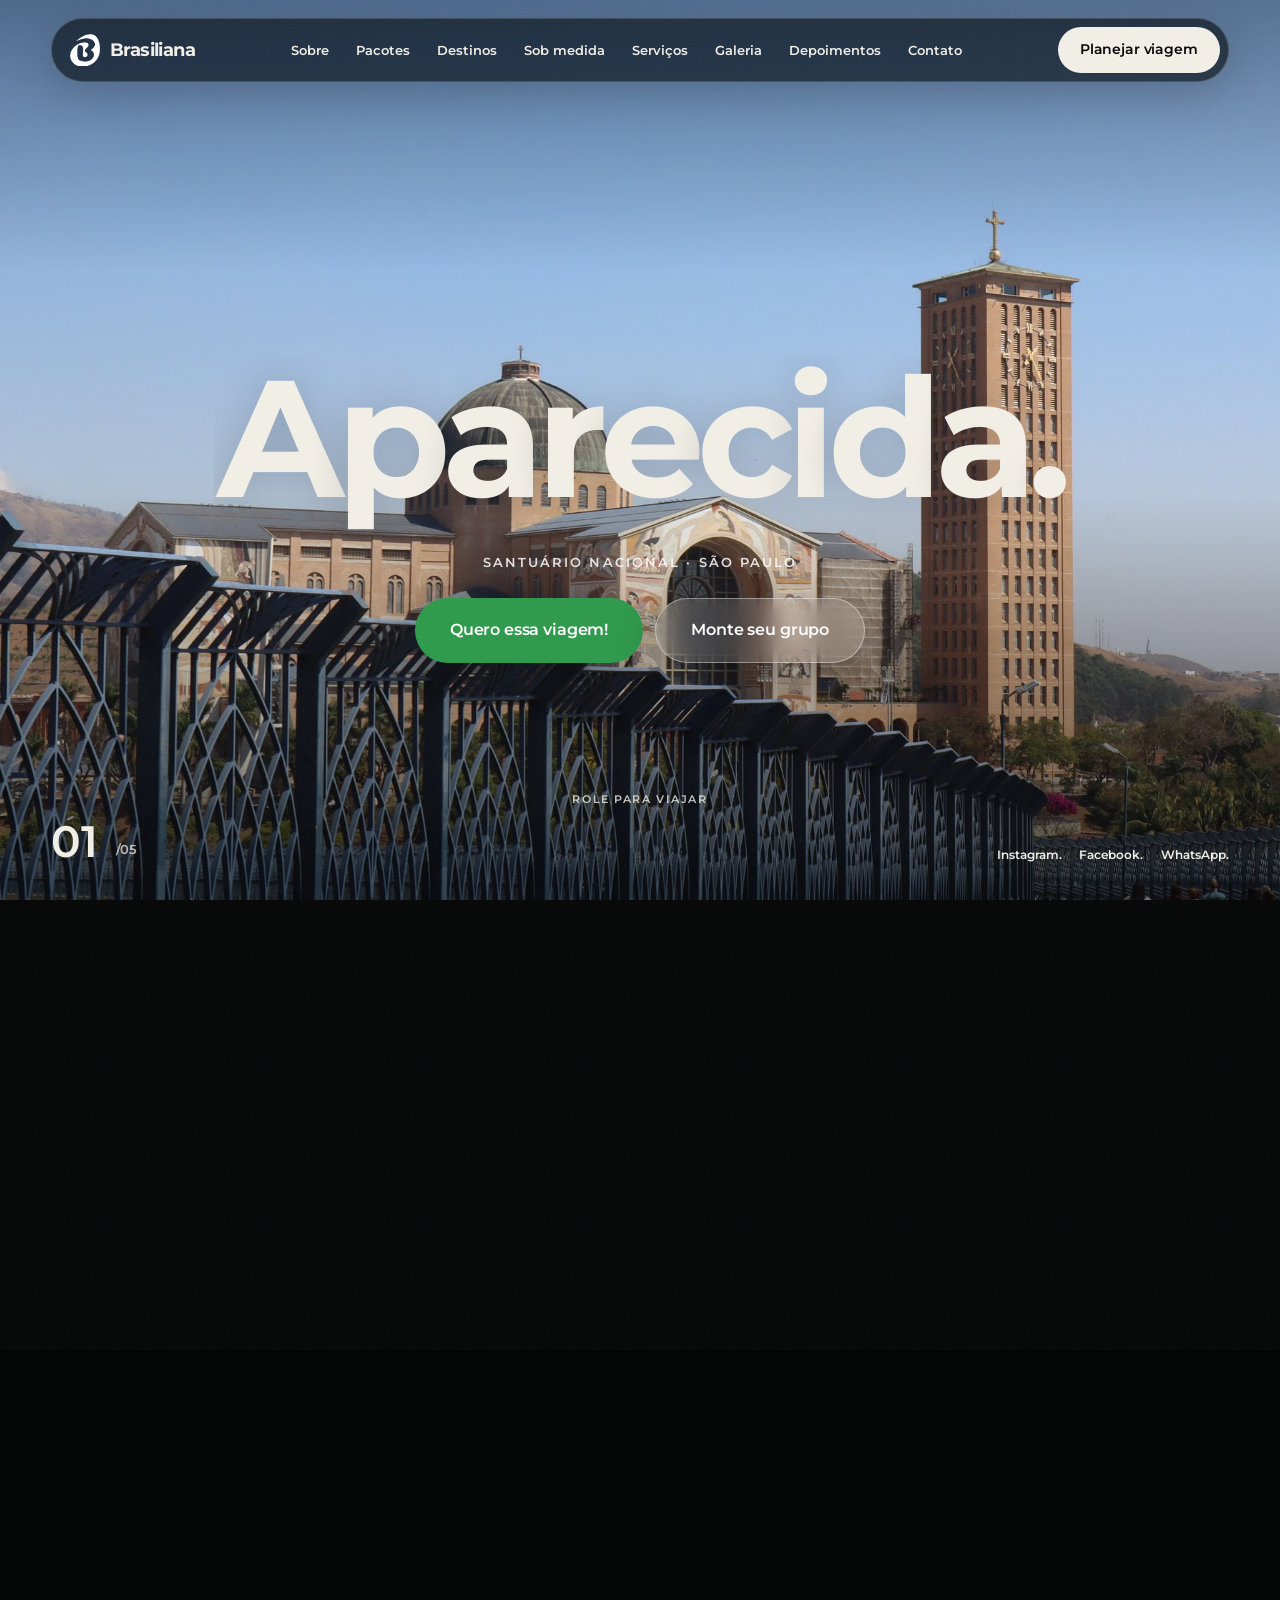
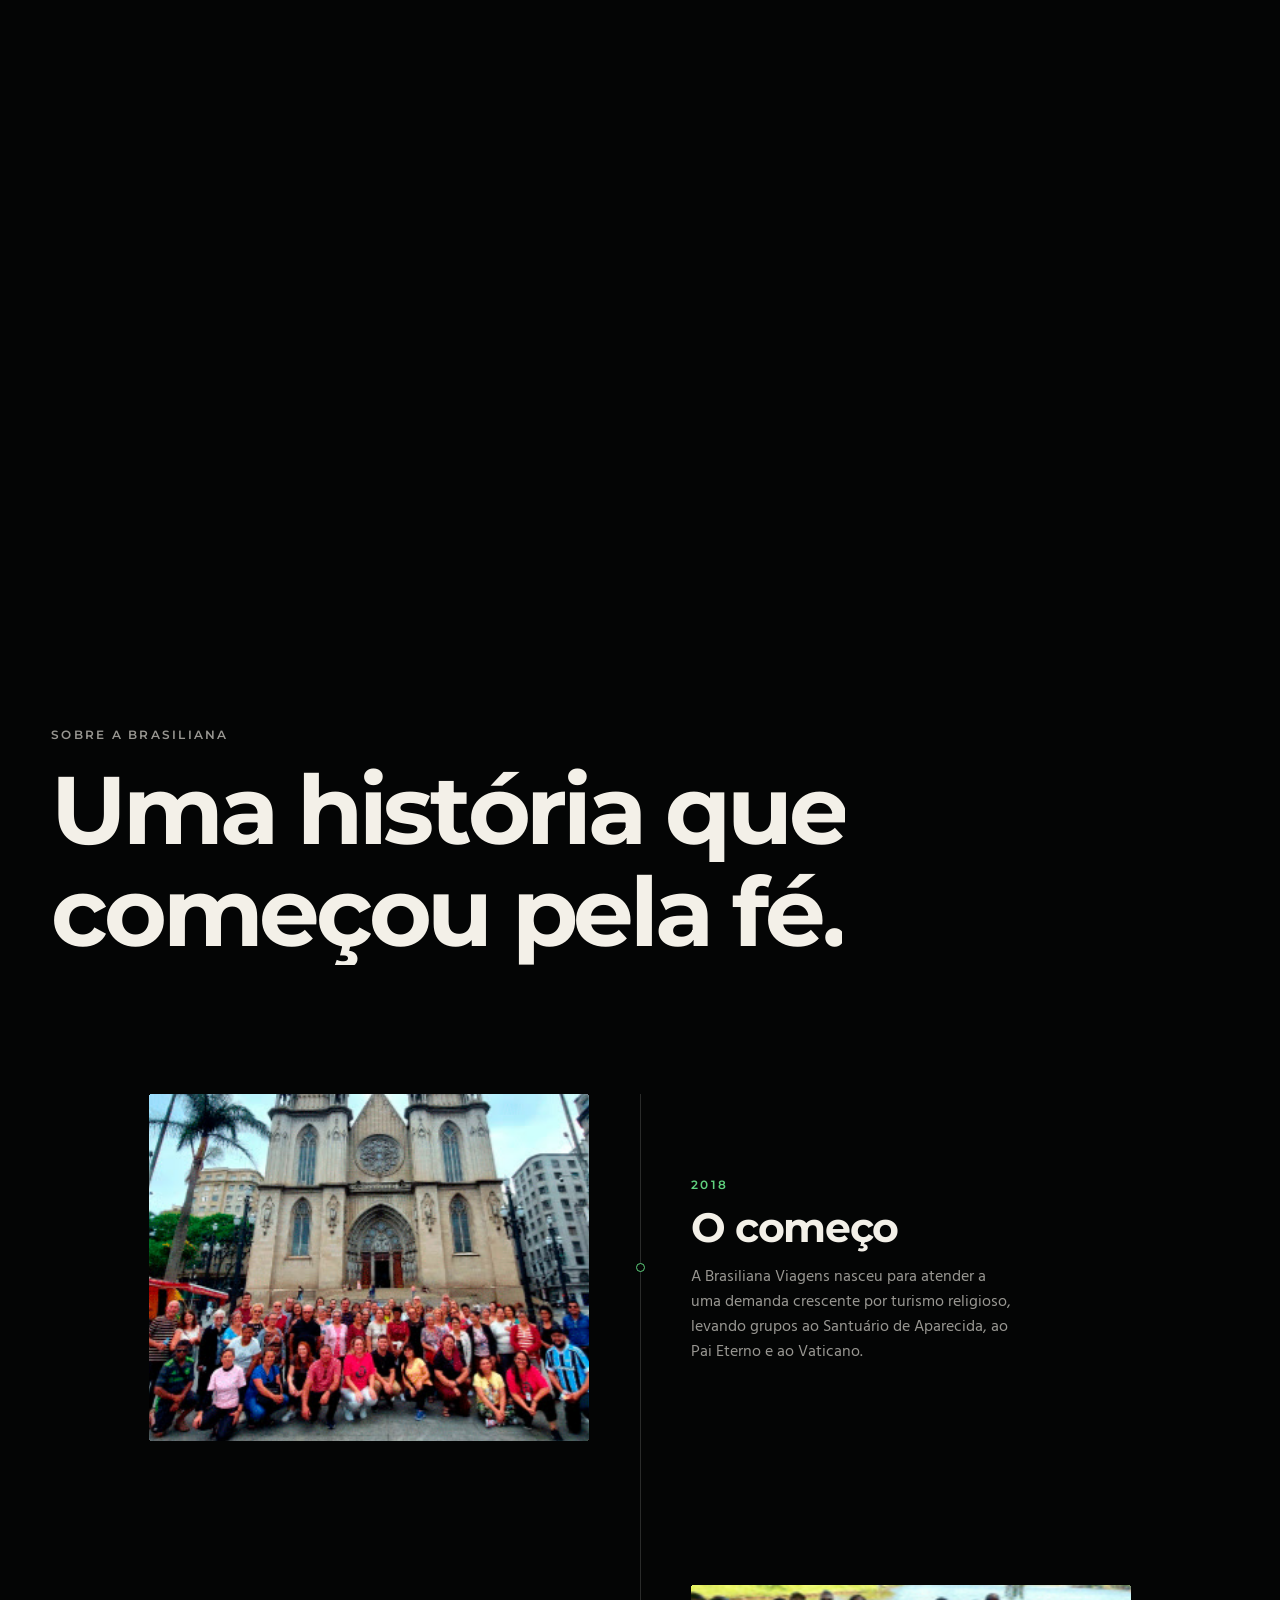
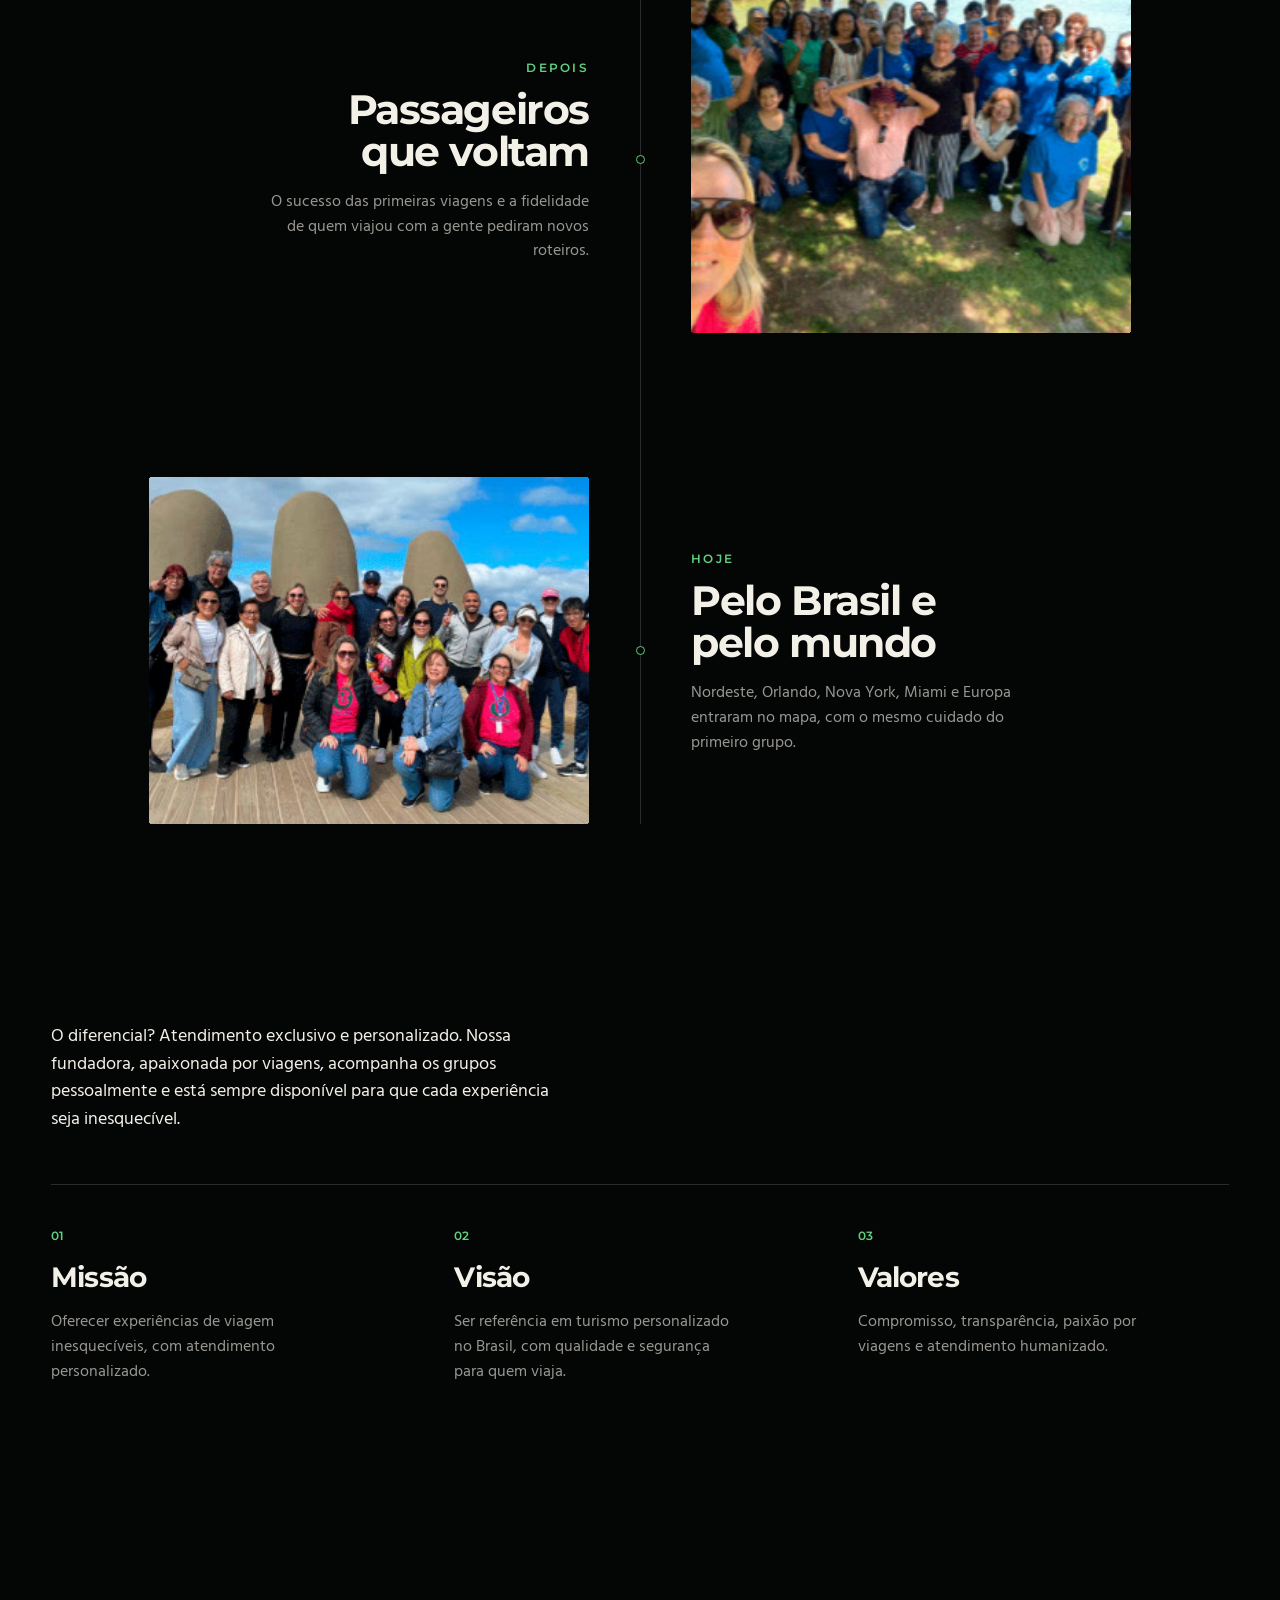
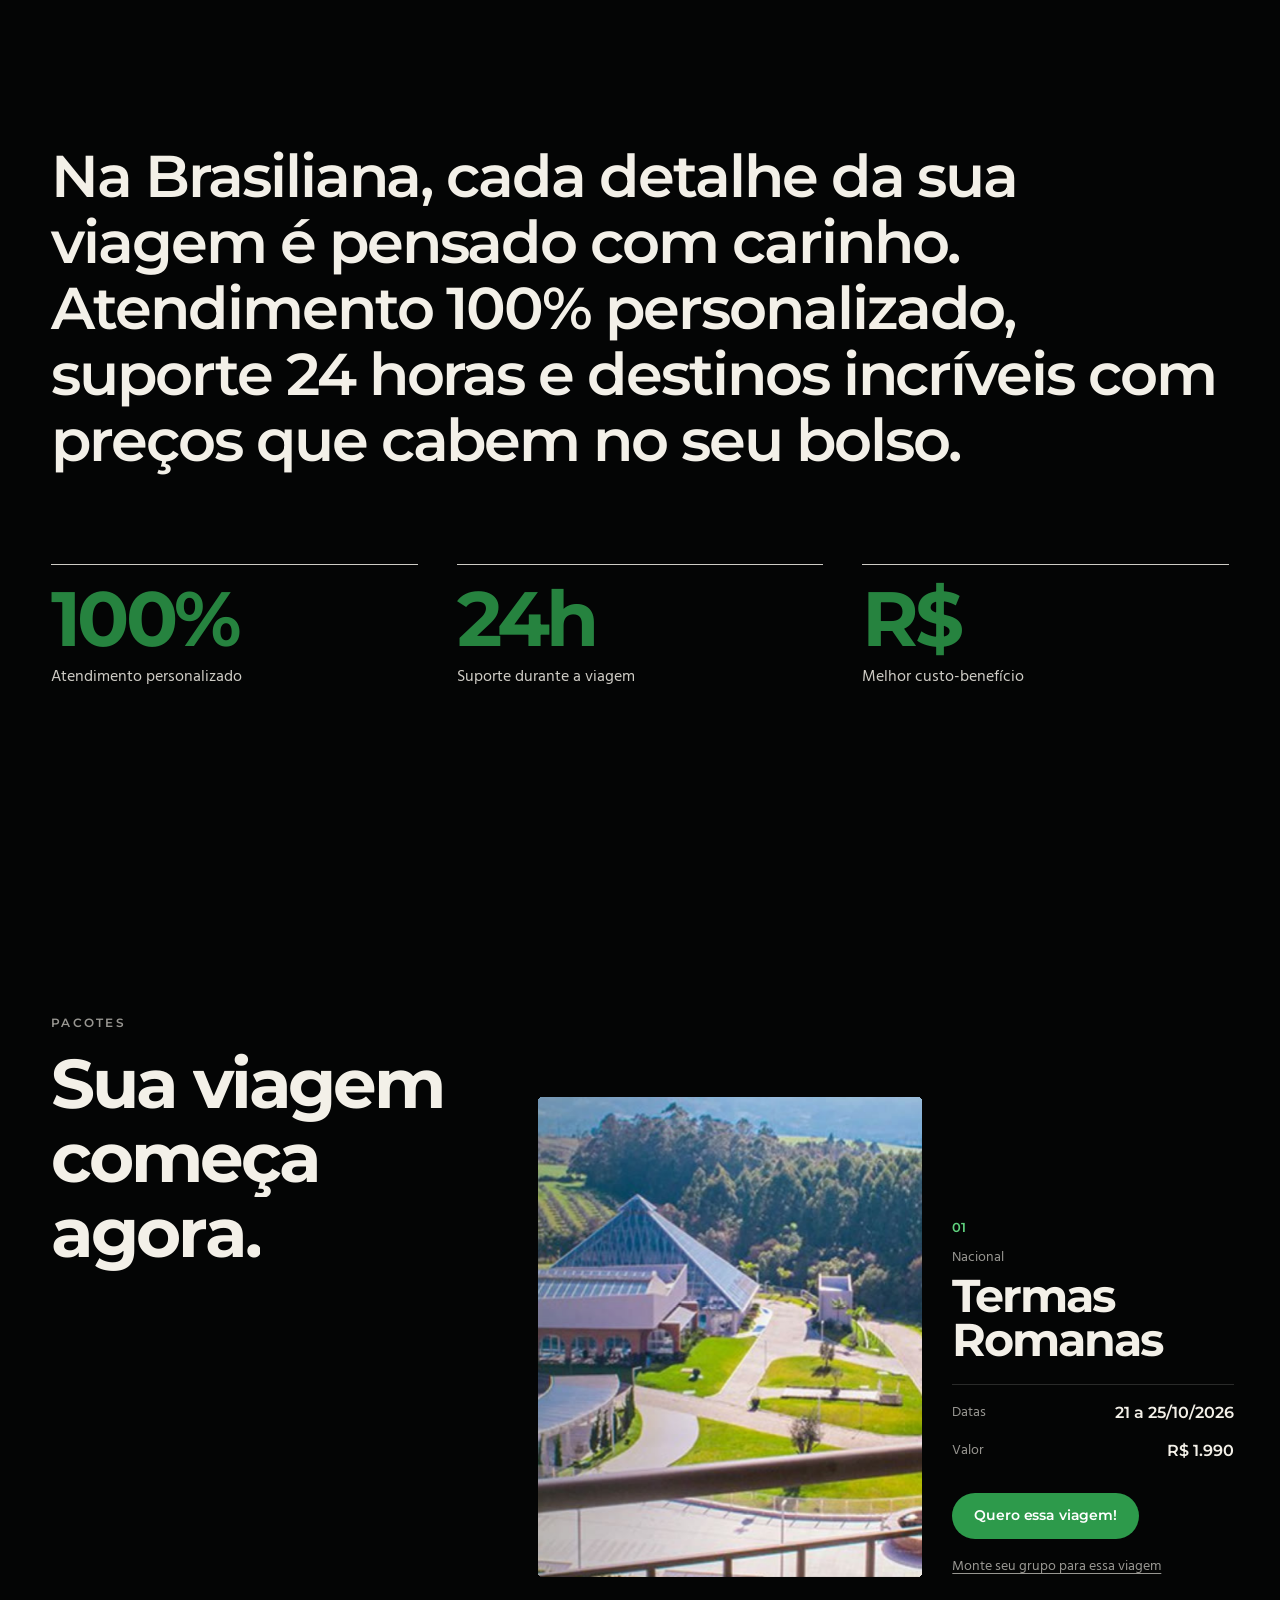
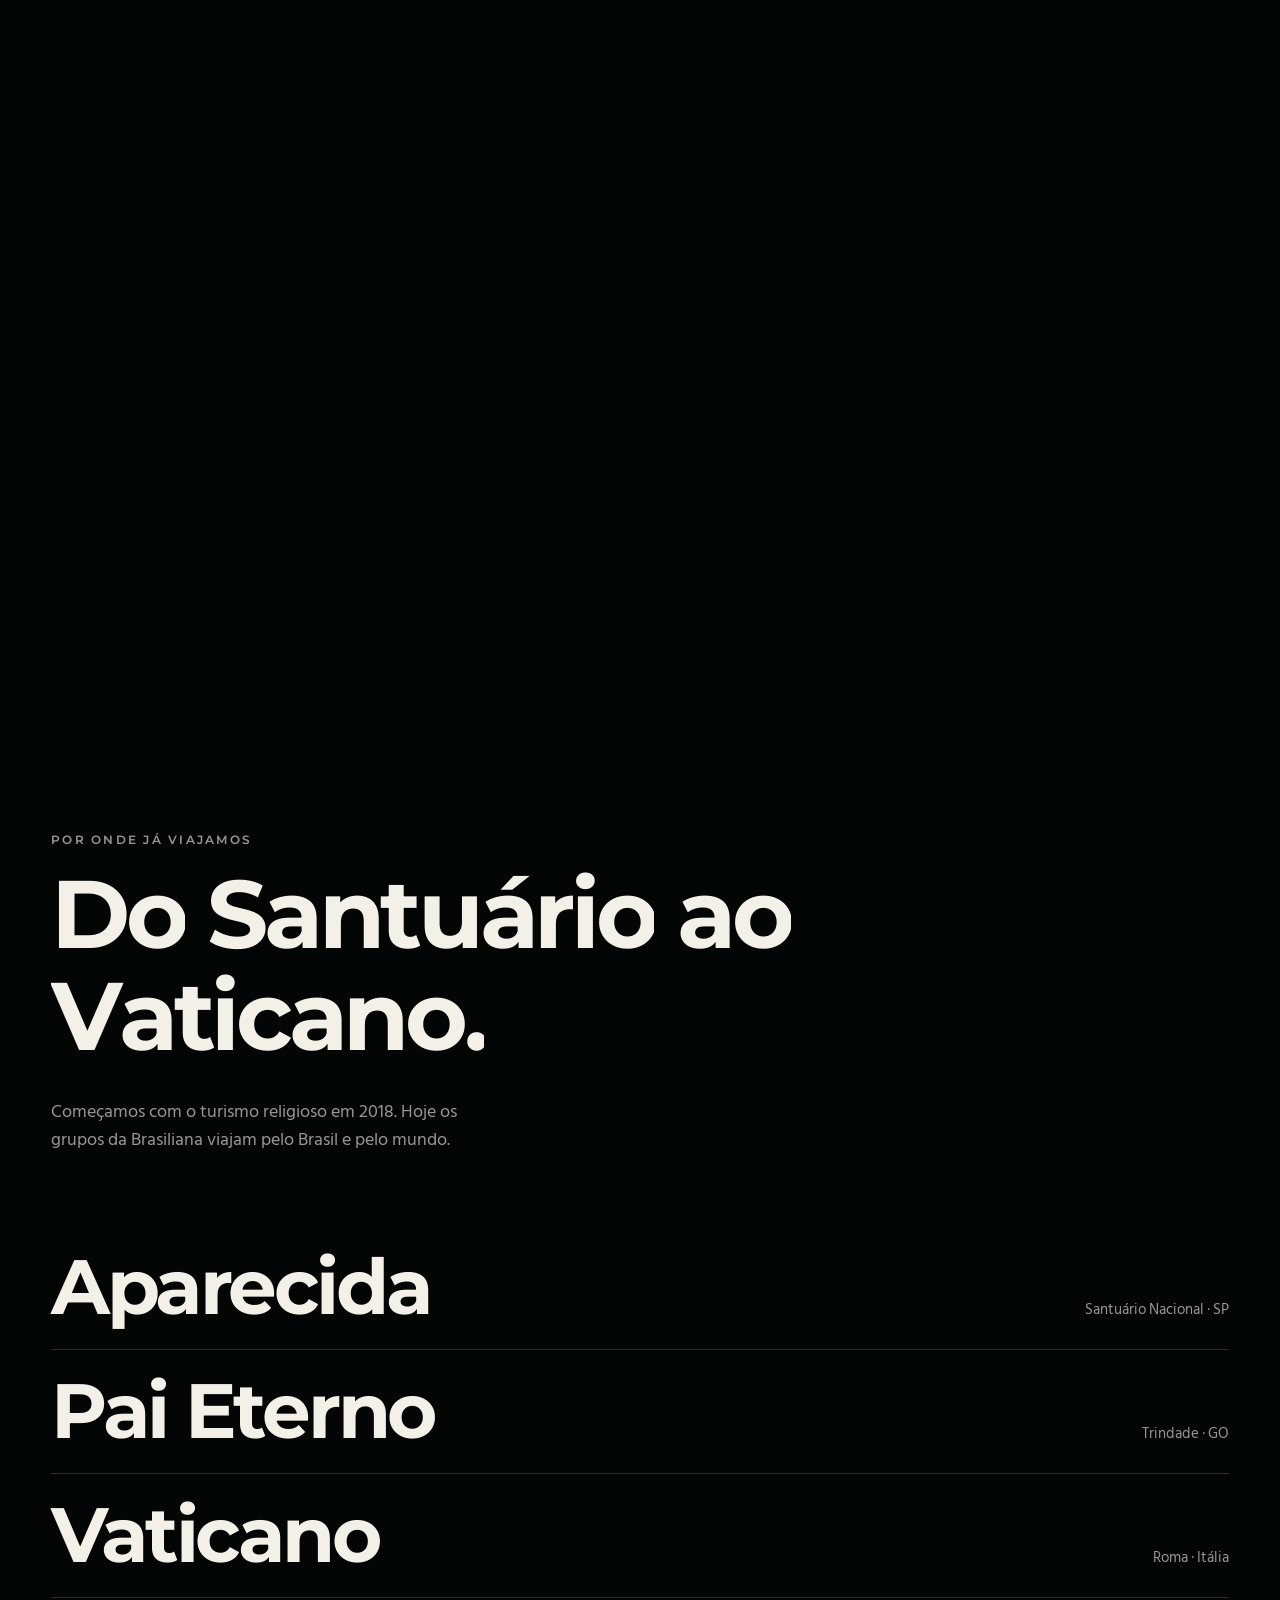
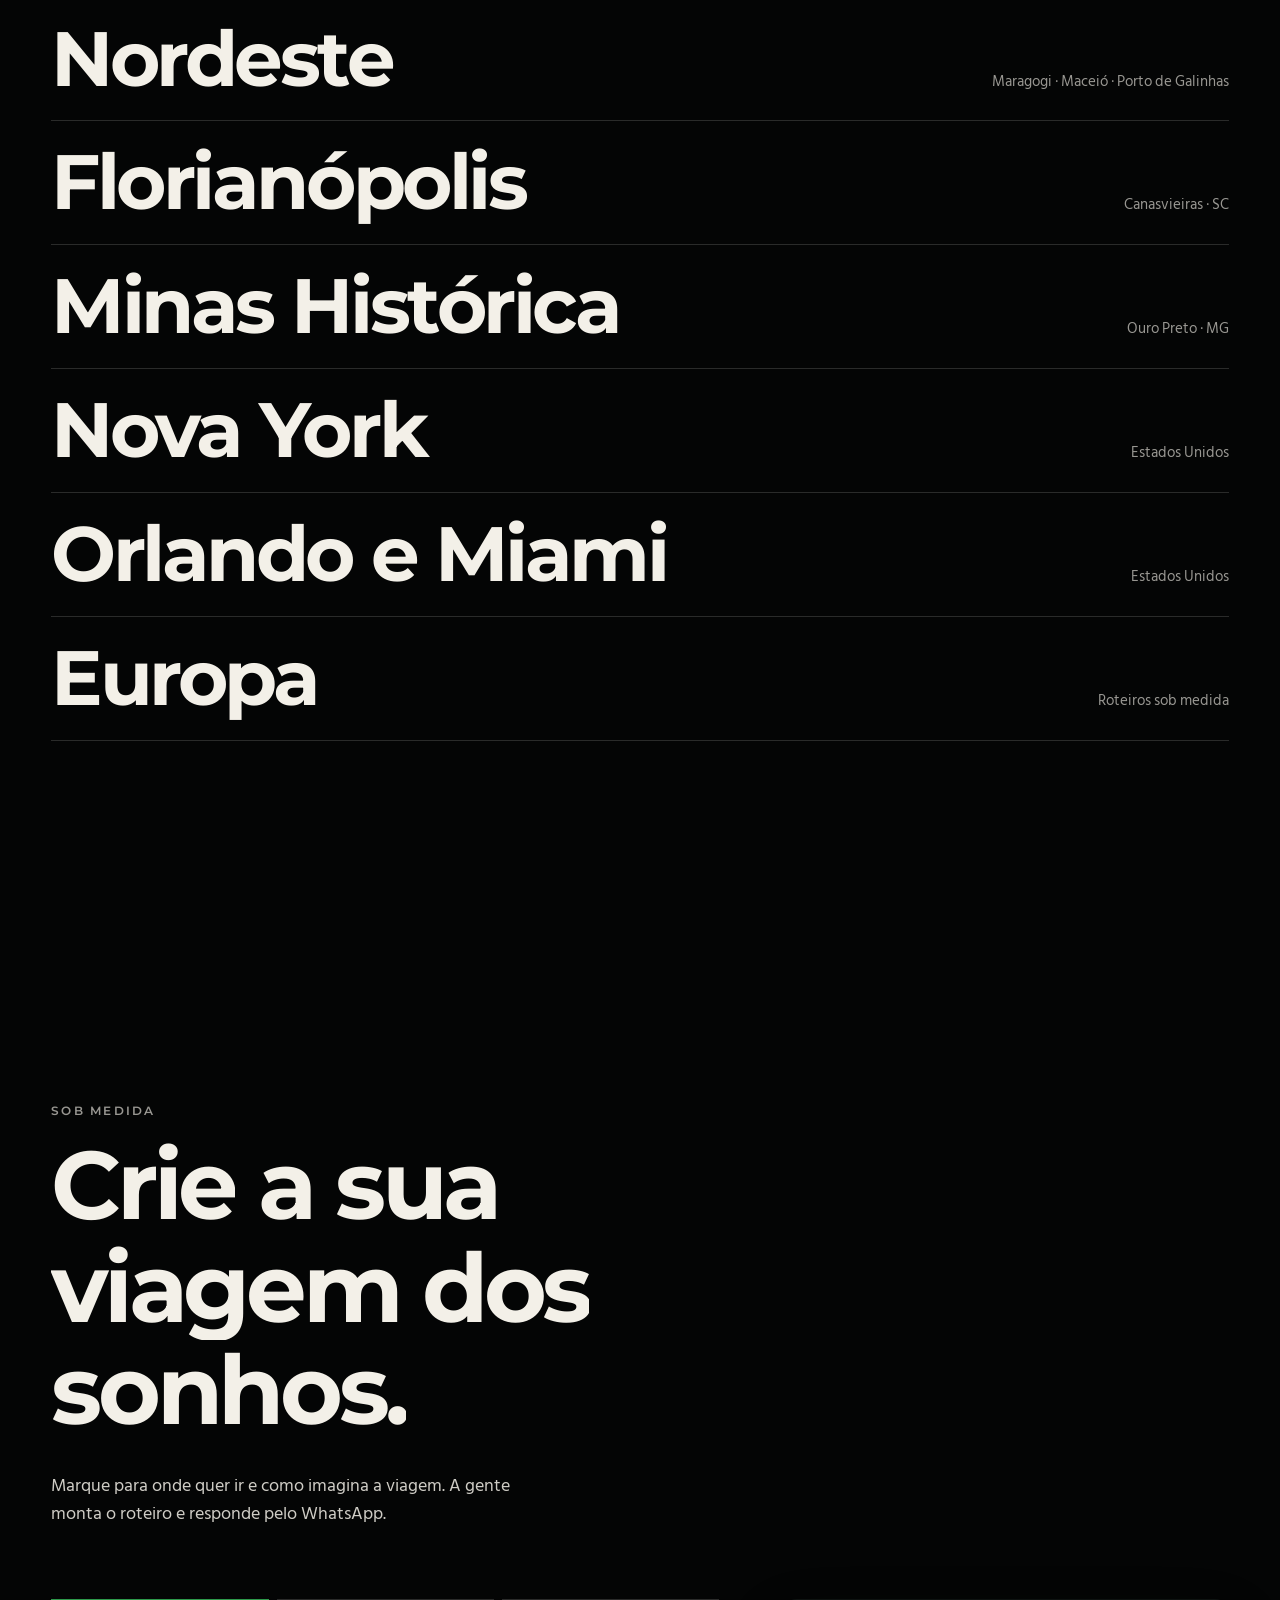
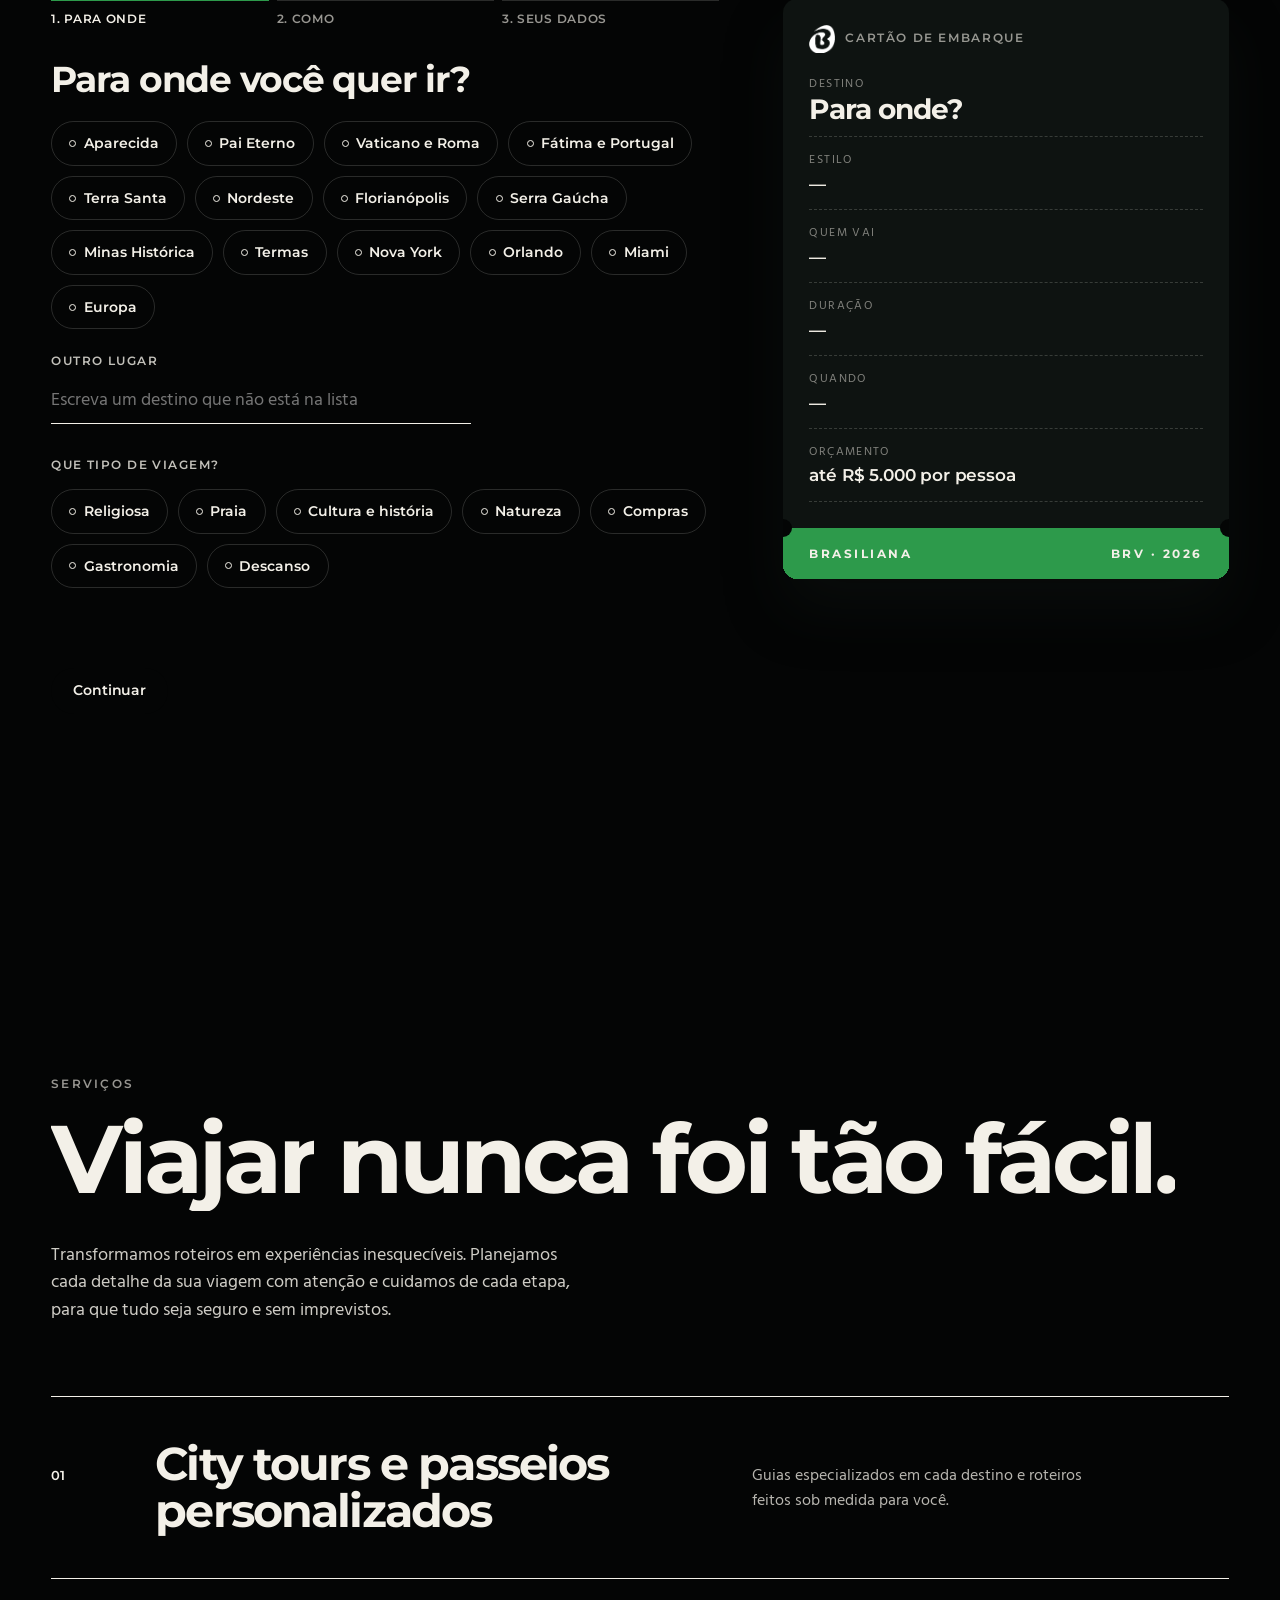
==== commit d14cbd96: "publica build 446be87" ====
--- a/index.html
+++ b/index.html
@@ -30,7 +30,7 @@
     ]
   }
   </script>
-  <script type="module" crossorigin src="./assets/index-CycNsWOU.js"></script>
+  <script type="module" crossorigin src="./assets/index-CFLjTxdK.js"></script>
   <link rel="modulepreload" crossorigin href="./assets/vendor-BJO8XaA3.js">
   <link rel="stylesheet" crossorigin href="./assets/vendor-bU6MIf_c.css">
   <link rel="stylesheet" crossorigin href="./assets/index-CVdwA05F.css">
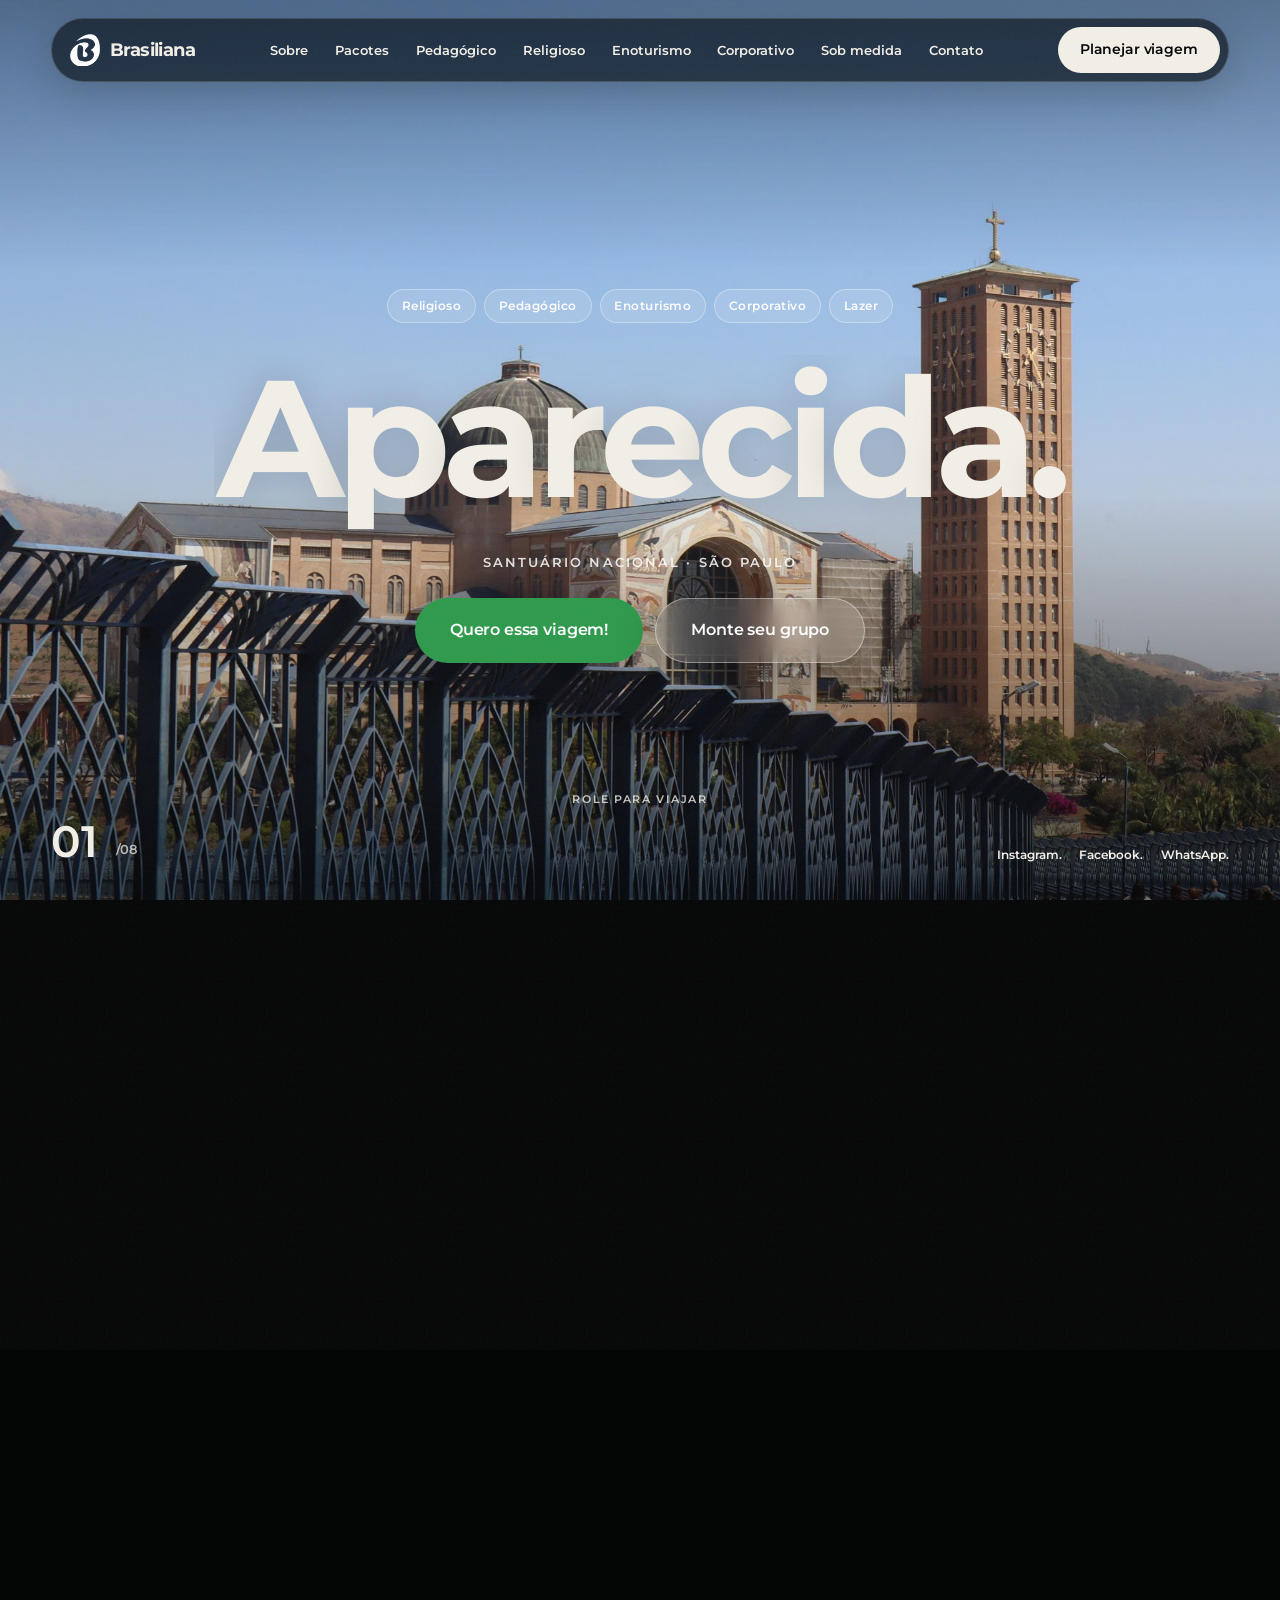
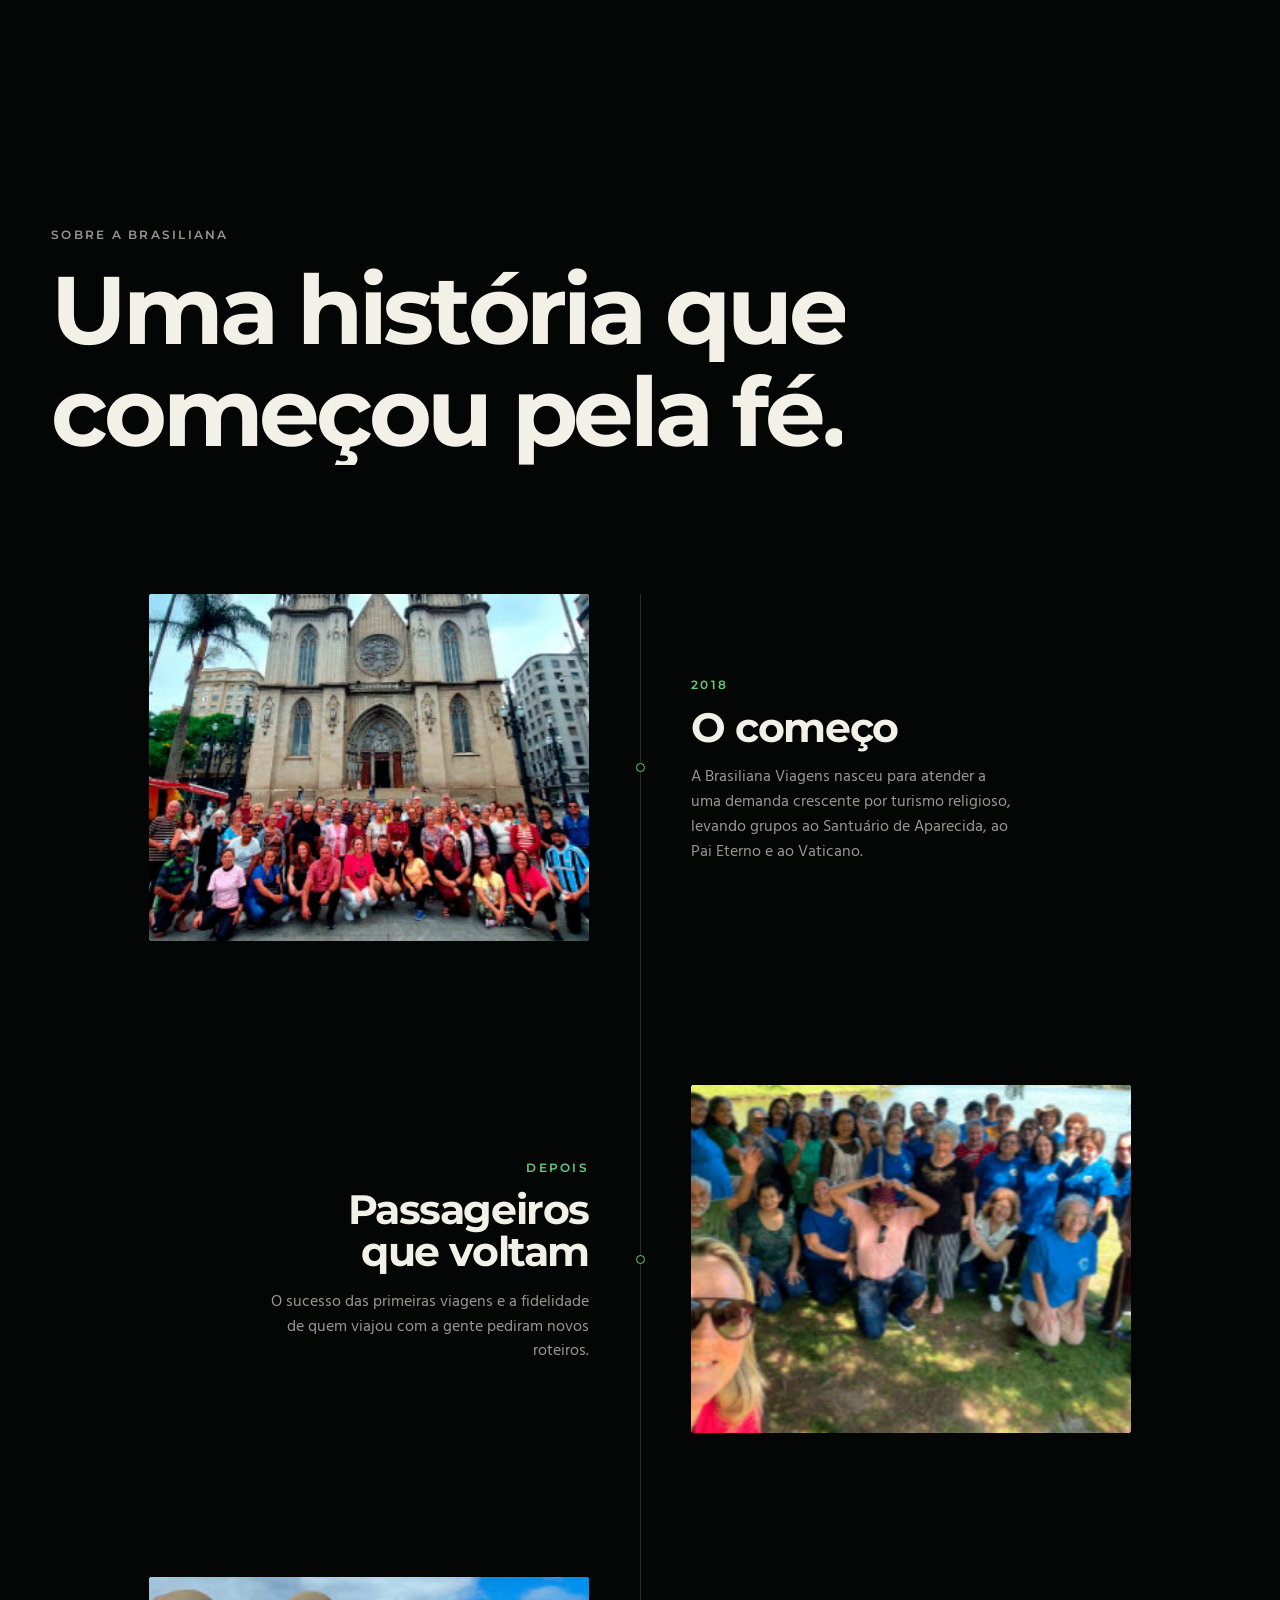
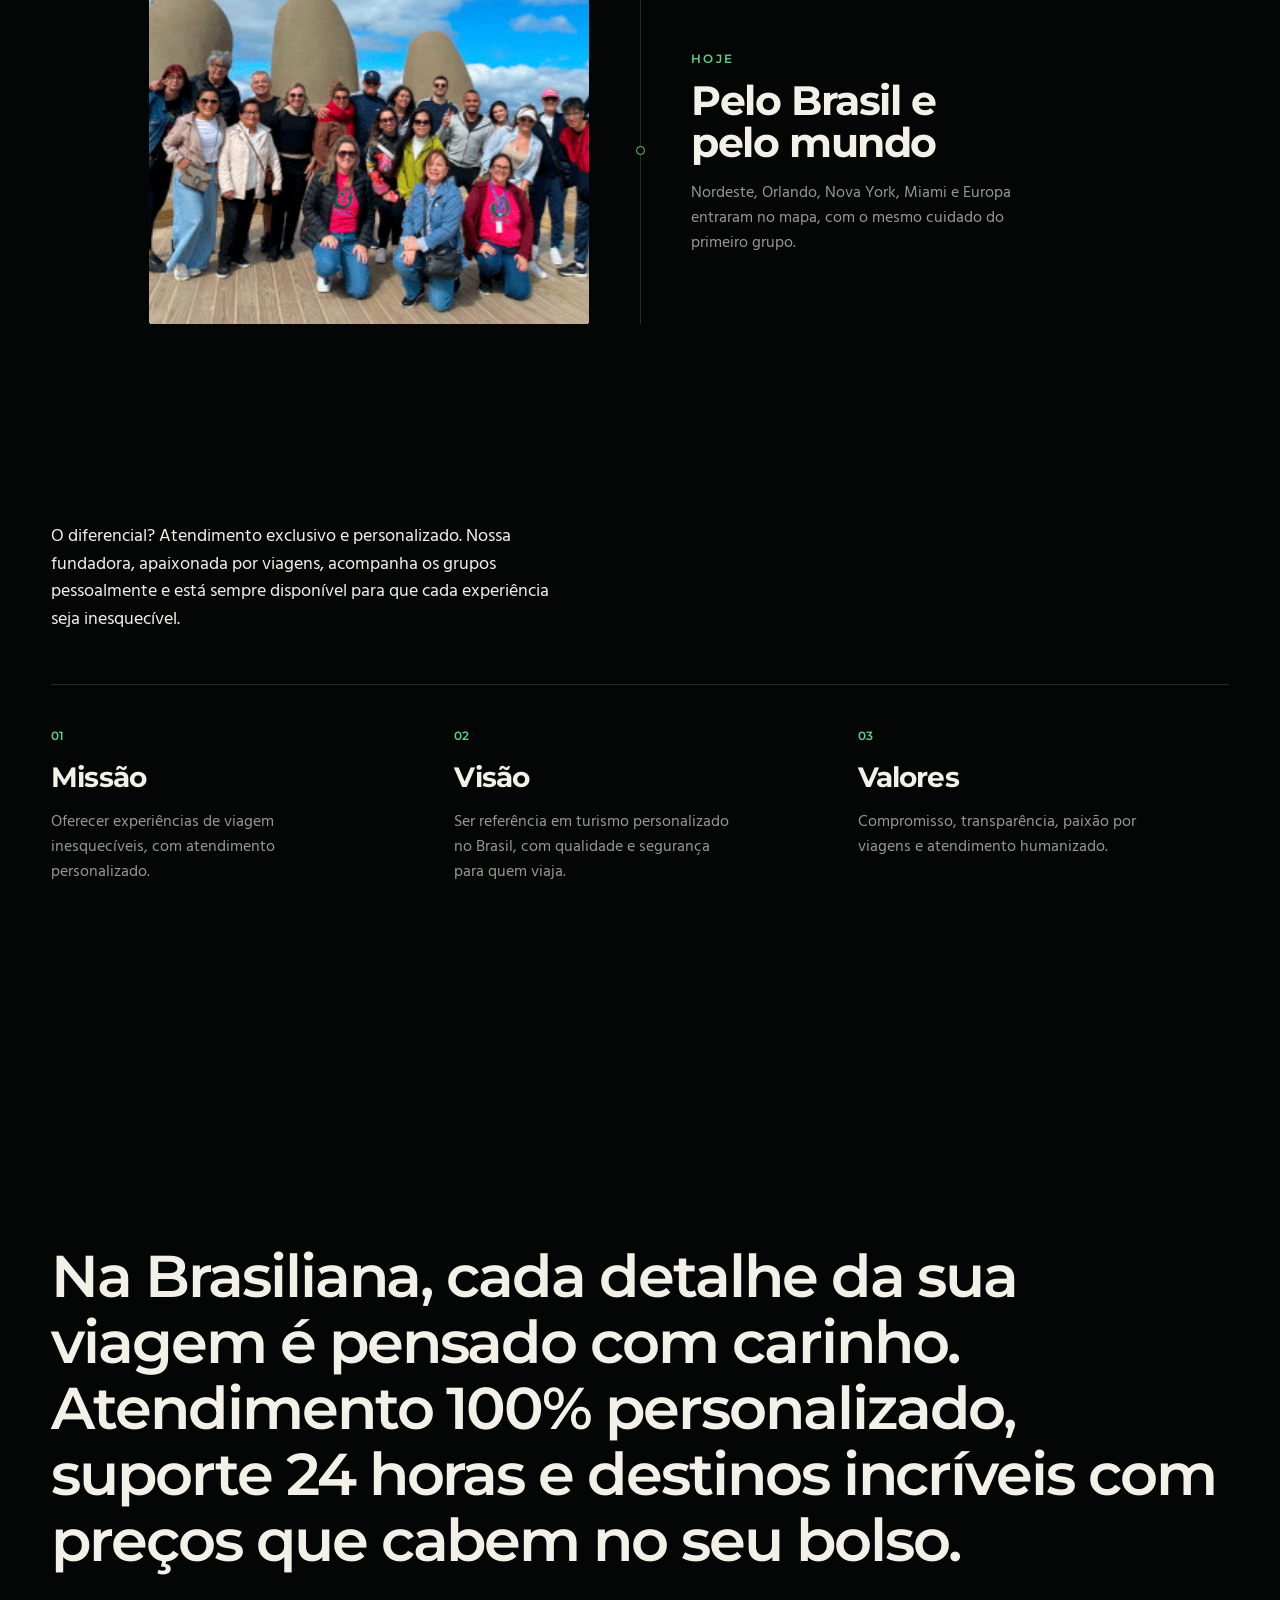
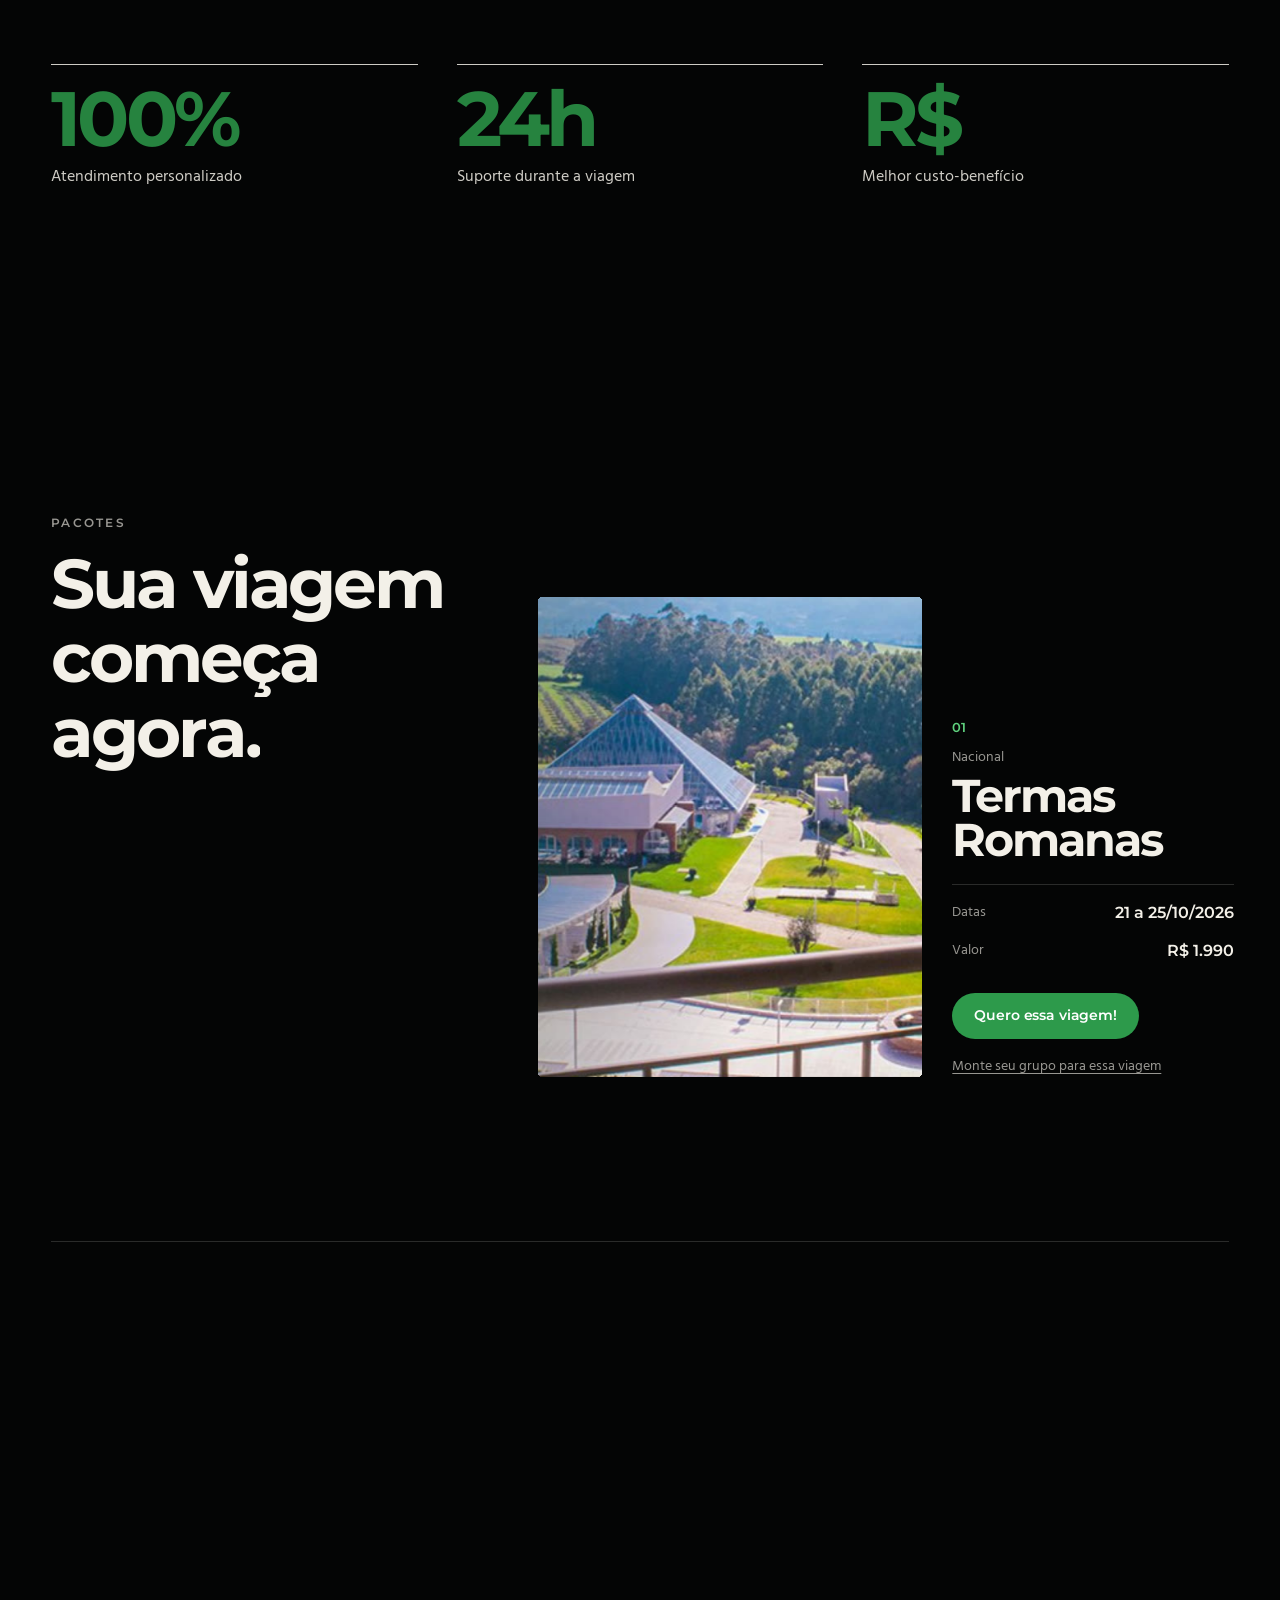
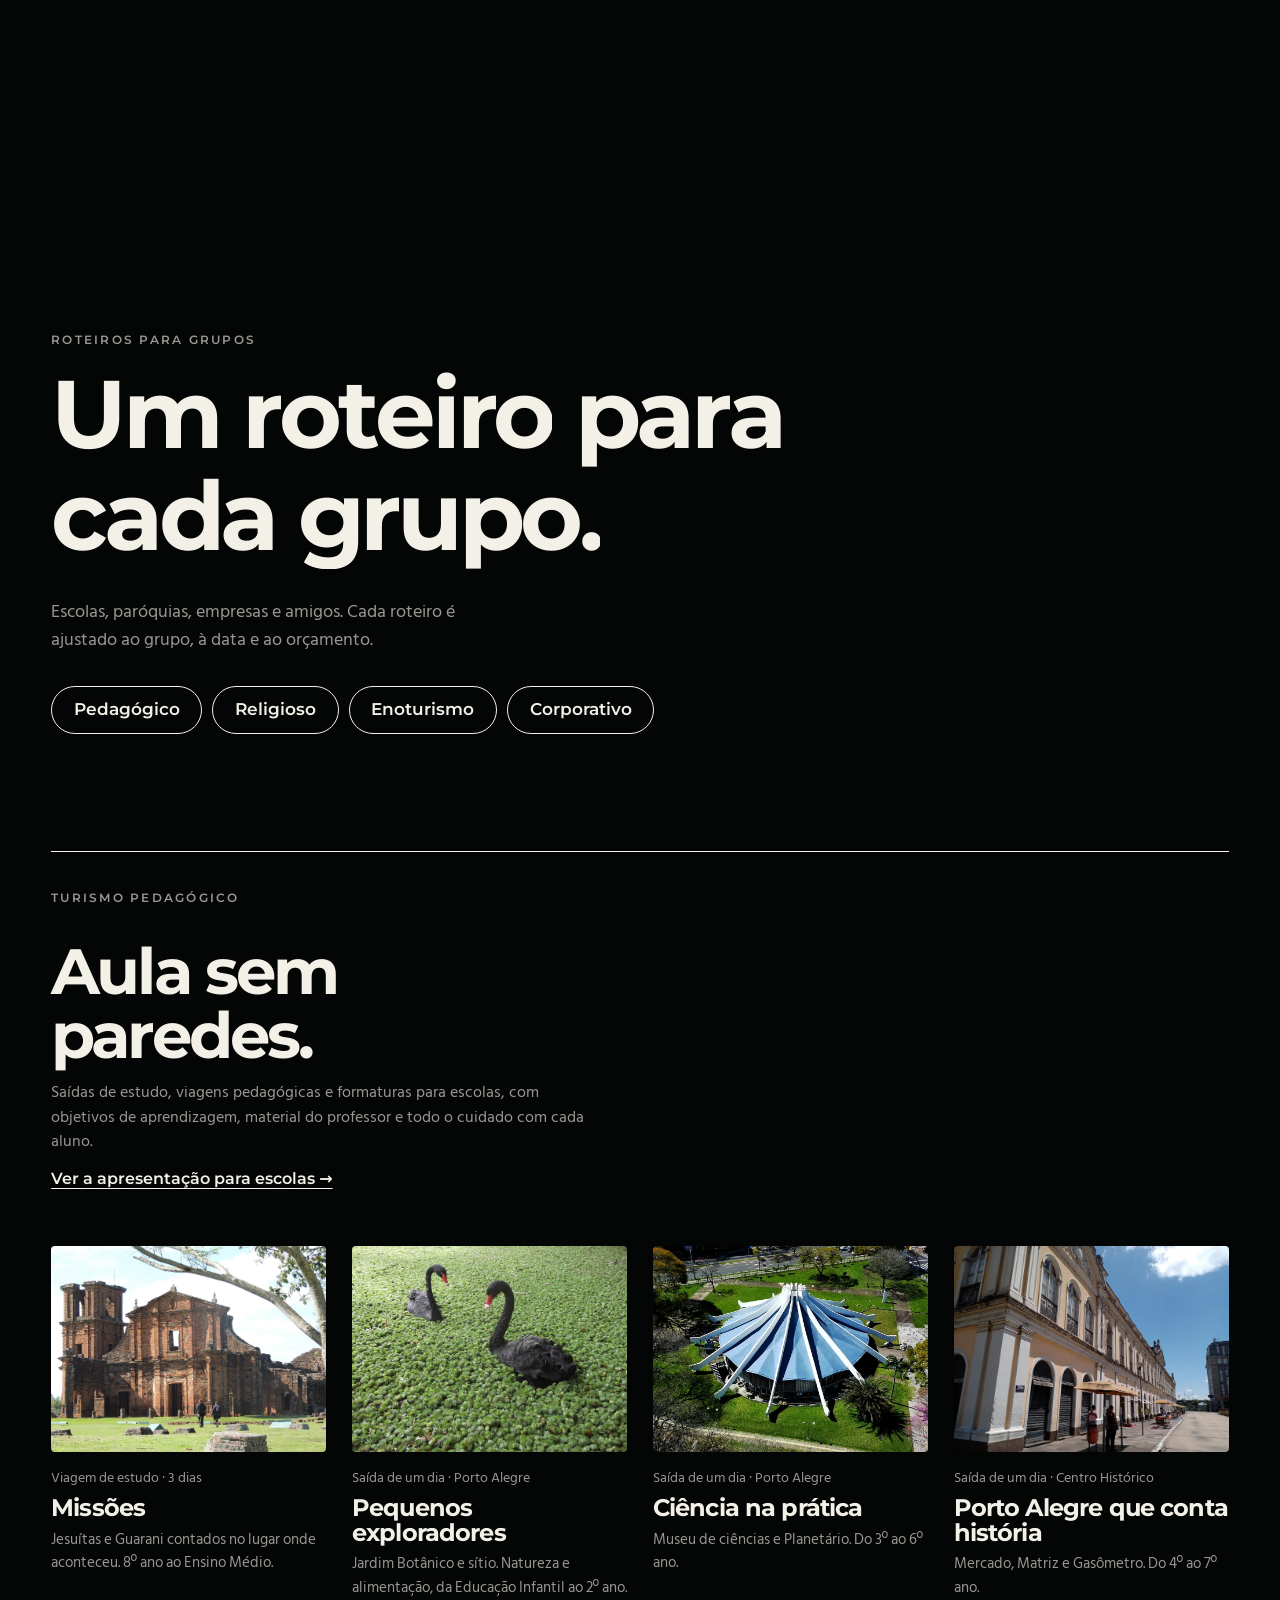
==== commit b5b23321: "publica build 3c12aeb" ====
--- a/index.html
+++ b/index.html
@@ -1,661 +1,756 @@
 <!doctype html>
-<!-- © 2026 Brasiliana Viagens. Desenvolvido por Esparta Branding. Todos os direitos reservados. Cópia, reprodução ou reutilização proibidas sem autorização. -->
-<html lang="pt-BR">
+<!-- © 2026 Brasiliana Viagens. Desenvolvido por Esparta Branding. Todos os direitos reservados. Cópia, reprodução ou reutilização proibidas sem autorização. -->
+<html lang="pt-BR">
 <head>
-  <meta name="robots" content="noindex, nofollow" />
-  <meta charset="UTF-8" />
-  <meta name="viewport" content="width=device-width, initial-scale=1.0, viewport-fit=cover" />
-  <title>Brasiliana Viagens — Turismo religioso e roteiros pelo Brasil e pelo mundo</title>
-  <meta name="description" content="Agência de viagens desde 2018. Turismo religioso (Aparecida, Pai Eterno, Vaticano), Nordeste, Nova York, Europa e roteiros sob medida, com atendimento personalizado e acompanhamento em grupo." />
-  <meta name="theme-color" content="#0b0d0c" />
-  <link rel="canonical" href="https://brasilianaviagens.com.br/" />
-  <link rel="icon" type="image/png" href="img/marca/logo-recorte.png" />
-  <meta property="og:type" content="website" />
-  <meta property="og:locale" content="pt_BR" />
-  <meta property="og:title" content="Brasiliana Viagens" />
-  <meta property="og:description" content="Cada detalhe da sua viagem pensado com carinho. Roteiros religiosos, Nordeste, Nova York, Europa e mais." />
-  <meta property="og:image" content="img/destinos/aparecida.jpg" />
-  <script type="application/ld+json">
-  {
-    "@context": "https://schema.org",
-    "@type": "TravelAgency",
-    "name": "Brasiliana Viagens",
-    "url": "https://brasilianaviagens.com.br/",
-    "logo": "https://brasilianaviagens.com.br/img/marca/logo-recorte.png",
-    "foundingDate": "2018",
-    "telephone": "+55 51 99966-7588",
-    "sameAs": [
-      "https://www.instagram.com/brasilianaviagens/",
-      "https://www.facebook.com/profile.php?id=61577306266534"
-    ]
-  }
-  </script>
-  <script type="module" crossorigin src="./assets/index-CFLjTxdK.js"></script>
+  <meta name="robots" content="noindex, nofollow" />
+  <meta charset="UTF-8" />
+  <meta name="viewport" content="width=device-width, initial-scale=1.0, viewport-fit=cover" />
+  <title>Brasiliana Viagens — Turismo religioso e roteiros pelo Brasil e pelo mundo</title>
+  <meta name="description" content="Agência de viagens desde 2018. Turismo religioso (Aparecida, Pai Eterno, Vaticano), Nordeste, Nova York, Europa e roteiros sob medida, com atendimento personalizado e acompanhamento em grupo." />
+  <meta name="theme-color" content="#0b0d0c" />
+  <link rel="canonical" href="https://brasilianaviagens.com.br/" />
+  <link rel="icon" type="image/png" href="img/marca/logo-recorte.png" />
+  <meta property="og:type" content="website" />
+  <meta property="og:locale" content="pt_BR" />
+  <meta property="og:title" content="Brasiliana Viagens" />
+  <meta property="og:description" content="Cada detalhe da sua viagem pensado com carinho. Roteiros religiosos, Nordeste, Nova York, Europa e mais." />
+  <meta property="og:image" content="img/destinos/aparecida.jpg" />
+  <script type="application/ld+json">
+  {
+    "@context": "https://schema.org",
+    "@type": "TravelAgency",
+    "name": "Brasiliana Viagens",
+    "url": "https://brasilianaviagens.com.br/",
+    "logo": "https://brasilianaviagens.com.br/img/marca/logo-recorte.png",
+    "foundingDate": "2018",
+    "telephone": "+55 51 99966-7588",
+    "sameAs": [
+      "https://www.instagram.com/brasilianaviagens/",
+      "https://www.facebook.com/profile.php?id=61577306266534"
+    ]
+  }
+  </script>
+  <script type="module" crossorigin src="./assets/index-lLVpI9Mm.js"></script>
   <link rel="modulepreload" crossorigin href="./assets/vendor-BJO8XaA3.js">
   <link rel="stylesheet" crossorigin href="./assets/vendor-bU6MIf_c.css">
-  <link rel="stylesheet" crossorigin href="./assets/index-CVdwA05F.css">
-</head>
-<body class="is-loading">
-  <a class="skip" href="#conteudo">Pular para o conteúdo</a>
-
-  <!-- Preloader -->
-  <div class="loader" aria-hidden="true">
-    <div class="loader__logo">
-      <span class="loader__mark"><img src="img/marca/simbolo-branco.png" alt="" width="225" height="236" /></span>
-    </div>
-  </div>
-
-  <!-- Cursor -->
-  <div class="cursor" aria-hidden="true"><span class="cursor__label"></span></div>
-
-  <!-- Header -->
-  <header class="header">
-    <div class="header__bar">
-    <a class="header__brand" href="#inicio" aria-label="Brasiliana Viagens, início">
-      <img src="img/marca/simbolo-branco.png" alt="" width="225" height="236" />
-      <span>Brasiliana</span>
-    </a>
-    <nav class="header__nav" aria-label="Seções">
-      <a href="#sobre">Sobre</a>
-      <a href="#pacotes">Pacotes</a>
-      <a href="#destinos">Destinos</a>
-      <a href="#sonho">Sob medida</a>
-      <a href="#servicos">Serviços</a>
-      <a href="#galeria">Galeria</a>
-      <a href="#depoimentos">Depoimentos</a>
-      <a href="#contato">Contato</a>
-    </nav>
-    <div class="header__actions">
-      <a class="pill pill--light magnetic" data-wa="Olá, gostaria de planejar uma viagem com vocês!" href="#contato" data-cursor="WhatsApp">Planejar viagem</a>
-      <button class="menu-btn" type="button" aria-expanded="false" aria-controls="menu">
-        <span class="menu-btn__label">Menu</span>
-        <span class="menu-btn__icon" aria-hidden="true"><i></i><i></i></span>
-      </button>
-    </div>
-    </div>
-  </header>
-
-  <!-- Menu overlay -->
-  <nav class="menu" id="menu" aria-label="Menu principal" hidden>
-    <div class="menu__bg"></div>
-    <ul class="menu__list">
-      <li><a href="#inicio"><small>01</small><span>Início</span></a></li>
-      <li><a href="#sobre"><small>02</small><span>Sobre</span></a></li>
-      <li><a href="#pacotes"><small>03</small><span>Pacotes</span></a></li>
-      <li><a href="#destinos"><small>04</small><span>Destinos</span></a></li>
-      <li><a href="#sonho"><small>05</small><span>Sob medida</span></a></li>
-      <li><a href="#servicos"><small>06</small><span>Serviços</span></a></li>
-      <li><a href="#galeria"><small>07</small><span>Galeria</span></a></li>
-      <li><a href="#depoimentos"><small>08</small><span>Depoimentos</span></a></li>
-      <li><a href="#contato"><small>09</small><span>Contato</span></a></li>
-    </ul>
-    <div class="menu__foot">
-      <a data-wa="Olá, gostaria de planejar uma viagem com vocês!" href="#contato">(51) 99966-7588 · Atendimento online</a>
-      <a href="https://www.instagram.com/brasilianaviagens/" target="_blank" rel="noopener">Instagram.</a>
-      <a href="https://www.facebook.com/profile.php?id=61577306266534" target="_blank" rel="noopener">Facebook.</a>
-      <a data-wa="Olá, gostaria de planejar uma viagem com vocês!" href="#contato">WhatsApp.</a>
-    </div>
-  </nav>
-
-  <main id="conteudo">
-
-    <!-- ============ HERO ============ -->
-    <section class="hero" id="inicio" aria-label="Destinos">
-      <div class="hero__stage">
-        <div class="hero__slides">
-          <figure class="hero__slide" data-word="Aparecida." data-trip="Aparecida/SP" data-dates="24 a 27/11/2026" data-price="R$ 2.990" data-label="Santuário Nacional · São Paulo">
-            <span class="hero__pan"><img src="img/destinos/aparecida.jpg" alt="Basílica de Nossa Senhora Aparecida" /></span>
-          </figure>
-          <figure class="hero__slide" data-word="Vaticano." data-trip="Vaticano e Roma" data-label="Praça de São Pedro · Roma">
-            <span class="hero__pan"><img src="img/destinos/vaticano.jpg" alt="Praça de São Pedro ao nascer do sol, no Vaticano" /></span>
-          </figure>
-          <figure class="hero__slide" data-word="Nova York." data-trip="Nova York para Mulheres" data-dates="04 a 14/10/2026" data-price="R$ 19.990" data-label="Times Square · Estados Unidos">
-            <span class="hero__pan"><img src="img/destinos/nova-york.jpg" alt="Times Square à noite, em Nova York" /></span>
-          </figure>
-          <figure class="hero__slide" data-word="Nordeste." data-trip="Nordeste: Maragogi, Maceió e Porto de Galinhas" data-label="Maragogi · Maceió · Porto de Galinhas">
-            <span class="hero__pan"><img src="img/destinos/nordeste.jpg" alt="Orla de Maragogi com mar azul-turquesa" /></span>
-          </figure>
-          <figure class="hero__slide" data-word="Minas." data-trip="Minas Histórica" data-label="Ouro Preto · Minas Gerais">
-            <span class="hero__pan"><img src="img/destinos/minas.jpg" alt="Igreja de São Francisco de Assis em Ouro Preto" /></span>
-          </figure>
-        </div>
-        <div class="hero__shade"></div>
-
-        <h1 class="hero__title">
-          <span class="sr-only">Brasiliana Viagens: Aparecida, Vaticano, Nova York, Nordeste e Minas.</span>
-          <span class="hero__words" aria-hidden="true"></span>
-        </h1>
-
-        <div class="hero__label" aria-hidden="true"><span class="hero__label-track"></span></div>
-
-        <div class="hero__ctas">
-          <button class="pill pill--green pill--big hero__cta magnetic" type="button" data-book data-cursor="Reservar">Quero essa viagem!</button>
-          <button class="pill pill--glass pill--big hero__group magnetic" type="button" data-group data-cursor="Convidar">Monte seu grupo</button>
-        </div>
-
-        <div class="hero__bottom">
-          <div class="counter" aria-hidden="true">
-            <span class="counter__window"><span class="counter__track"></span></span>
-            <span class="counter__total">/05</span>
-          </div>
-          <div class="hero__scroll" aria-hidden="true"><span>Role para viajar</span><i></i></div>
-          <ul class="socials">
-            <li><a href="https://www.instagram.com/brasilianaviagens/" target="_blank" rel="noopener">Instagram.</a></li>
-            <li><a href="https://www.facebook.com/profile.php?id=61577306266534" target="_blank" rel="noopener">Facebook.</a></li>
-            <li><a data-wa="Olá, gostaria de planejar uma viagem com vocês!" href="#contato">WhatsApp.</a></li>
-          </ul>
-        </div>
-      </div>
-    </section>
-
-    <!-- ============ SOBRE ============ -->
-    <section class="about" id="sobre" data-bg="dark">
-      <header class="about__intro">
-        <p class="eyebrow">Sobre a Brasiliana</p>
-        <h2 class="display split-chars">Uma história que começou pela fé.</h2>
-      </header>
-
-      <ol class="story">
-        <li class="chapter">
-          <figure class="chapter__media"><img src="img/grupos/grupo-01.jpg" alt="Grupo da Brasiliana em frente à Catedral da Sé, em São Paulo" loading="lazy" /></figure>
-          <div class="chapter__text">
-            <span class="chapter__when">2018</span>
-            <h3>O começo</h3>
-            <p>A Brasiliana Viagens nasceu para atender a uma demanda crescente por turismo religioso, levando grupos ao Santuário de Aparecida, ao Pai Eterno e ao Vaticano.</p>
-          </div>
-        </li>
-        <li class="chapter">
-          <figure class="chapter__media"><img src="img/grupos/grupo-07.jpg" alt="Grupo de passageiros reunido à beira de um lago" loading="lazy" /></figure>
-          <div class="chapter__text">
-            <span class="chapter__when">Depois</span>
-            <h3>Passageiros que voltam</h3>
-            <p>O sucesso das primeiras viagens e a fidelidade de quem viajou com a gente pediram novos roteiros.</p>
-          </div>
-        </li>
-        <li class="chapter">
-          <figure class="chapter__media"><img src="img/grupos/grupo-03.jpg" alt="Grupo no monumento La Mano, em Punta del Este" loading="lazy" /></figure>
-          <div class="chapter__text">
-            <span class="chapter__when">Hoje</span>
-            <h3>Pelo Brasil e pelo mundo</h3>
-            <p>Nordeste, Orlando, Nova York, Miami e Europa entraram no mapa, com o mesmo cuidado do primeiro grupo.</p>
-          </div>
-        </li>
-      </ol>
-
-      <div class="about__more">
-        <p class="about__text reveal-lines">
-          O diferencial? Atendimento exclusivo e personalizado. Nossa fundadora, apaixonada por viagens,
-          acompanha os grupos pessoalmente e está sempre disponível para que cada experiência seja inesquecível.
-        </p>
-        <ol class="pillars">
-          <li class="pillar">
-            <span class="pillar__n">01</span>
-            <h3>Missão</h3>
-            <p>Oferecer experiências de viagem inesquecíveis, com atendimento personalizado.</p>
-          </li>
-          <li class="pillar">
-            <span class="pillar__n">02</span>
-            <h3>Visão</h3>
-            <p>Ser referência em turismo personalizado no Brasil, com qualidade e segurança para quem viaja.</p>
-          </li>
-          <li class="pillar">
-            <span class="pillar__n">03</span>
-            <h3>Valores</h3>
-            <p>Compromisso, transparência, paixão por viagens e atendimento humanizado.</p>
-          </li>
-        </ol>
-      </div>
-    </section>
-
-    <!-- ============ MANIFESTO ============ -->
-    <section class="manifesto" data-bg="sand" aria-label="Nosso jeito de viajar">
-      <p class="manifesto__text scrub-words">
-        Na Brasiliana, cada detalhe da sua viagem é pensado com carinho. Atendimento 100% personalizado,
-        suporte 24 horas e destinos incríveis com preços que cabem no seu bolso.
-      </p>
-      <ul class="perks">
-        <li><span>100%</span>Atendimento personalizado</li>
-        <li><span>24h</span>Suporte durante a viagem</li>
-        <li><span>R$</span>Melhor custo-benefício</li>
-      </ul>
-    </section>
-
-    <!-- ============ PACOTES ============ -->
-    <section class="packages" id="pacotes" data-bg="dark">
-      <div class="packages__pin">
-        <header class="packages__head">
-          <p class="eyebrow">Pacotes</p>
-          <h2 class="display split-chars">Sua viagem começa agora.</h2>
-        </header>
-        <div class="packages__track">
-          <article class="pkg" data-name="Termas Romanas" data-trip="Termas Romanas" data-dates="21 a 25/10/2026" data-price="R$ 1.990">
-            <div class="pkg__media"><img src="img/destinos/termas.jpg" alt="Complexo termal com piscinas e jardins" loading="lazy" /></div>
-            <div class="pkg__info">
-              <span class="pkg__n">01</span>
-              <p class="pkg__type">Nacional</p>
-              <h3 class="pkg__name">Termas Romanas</h3>
-              <dl class="pkg__meta">
-                <div><dt>Datas</dt><dd>21 a 25/10/2026</dd></div>
-                <div><dt>Valor</dt><dd>R$ 1.990</dd></div>
-              </dl>
-              <button class="pill pill--green magnetic" type="button" data-book data-cursor="Reservar">Quero essa viagem!</button>
-              <button class="link-btn pkg__group" type="button" data-group>Monte seu grupo para essa viagem</button>
-            </div>
-          </article>
-          <article class="pkg" data-name="Aparecida/SP" data-trip="Aparecida/SP" data-dates="24 a 27/11/2026" data-price="R$ 2.990">
-            <div class="pkg__media"><img src="img/destinos/aparecida.jpg" alt="Basílica de Nossa Senhora Aparecida" loading="lazy" /></div>
-            <div class="pkg__info">
-              <span class="pkg__n">02</span>
-              <p class="pkg__type">Nacional · Religioso</p>
-              <h3 class="pkg__name">Aparecida/SP</h3>
-              <dl class="pkg__meta">
-                <div><dt>Datas</dt><dd>24 a 27/11/2026</dd></div>
-                <div><dt>Valor</dt><dd>R$ 2.990</dd></div>
-              </dl>
-              <button class="pill pill--green magnetic" type="button" data-book data-cursor="Reservar">Quero essa viagem!</button>
-              <button class="link-btn pkg__group" type="button" data-group>Monte seu grupo para essa viagem</button>
-            </div>
-          </article>
-          <article class="pkg" data-name="Nova York para Mulheres" data-trip="Nova York para Mulheres" data-dates="04 a 14/10/2026" data-price="R$ 19.990">
-            <div class="pkg__media"><img src="img/destinos/nova-york.jpg" alt="Times Square à noite" loading="lazy" /></div>
-            <div class="pkg__info">
-              <span class="pkg__n">03</span>
-              <p class="pkg__type">Internacional · Grupo só de mulheres</p>
-              <h3 class="pkg__name">Nova York para Mulheres</h3>
-              <dl class="pkg__meta">
-                <div><dt>Datas</dt><dd>04 a 14/10/2026</dd></div>
-                <div><dt>Valor</dt><dd>R$ 19.990</dd></div>
-              </dl>
-              <button class="pill pill--green magnetic" type="button" data-book data-cursor="Reservar">Quero essa viagem!</button>
-              <button class="link-btn pkg__group" type="button" data-group>Monte seu grupo para essa viagem</button>
-            </div>
-          </article>
-          <article class="pkg pkg--custom" data-name="um roteiro sob medida" data-trip="Roteiro sob medida">
-            <div class="pkg__info">
-              <span class="pkg__n">+</span>
-              <p class="pkg__type">Sob medida</p>
-              <h3 class="pkg__name">Não achou seu destino?</h3>
-              <p class="pkg__desc">Montamos o roteiro com você: religioso, praia, internacional ou só para o seu grupo.</p>
-              <a class="pill pill--green magnetic" href="#sonho" data-cursor="Criar">Crie a sua viagem dos sonhos</a>
-            </div>
-          </article>
-        </div>
-        <div class="packages__progress" aria-hidden="true"><i></i></div>
-      </div>
-    </section>
-
-    <!-- ============ DESTINOS ============ -->
-    <section class="places" id="destinos" data-bg="dark">
-      <header class="places__head">
-        <p class="eyebrow">Por onde já viajamos</p>
-        <h2 class="display split-chars">Do Santuário ao Vaticano.</h2>
-        <p class="places__lead">Começamos com o turismo religioso em 2018. Hoje os grupos da Brasiliana viajam pelo Brasil e pelo mundo.</p>
-      </header>
-      <ul class="places__list">
-        <li class="place hover-img" data-img="img/destinos/aparecida.jpg"><span class="place__name">Aparecida</span><span class="place__where">Santuário Nacional · SP</span></li>
-        <li class="place hover-img" data-img="img/destinos/pai-eterno.jpg"><span class="place__name">Pai Eterno</span><span class="place__where">Trindade · GO</span></li>
-        <li class="place hover-img" data-img="img/destinos/vaticano.jpg"><span class="place__name">Vaticano</span><span class="place__where">Roma · Itália</span></li>
-        <li class="place hover-img" data-img="img/destinos/nordeste.jpg"><span class="place__name">Nordeste</span><span class="place__where">Maragogi · Maceió · Porto de Galinhas</span></li>
-        <li class="place hover-img" data-img="img/destinos/floripa.jpg"><span class="place__name">Florianópolis</span><span class="place__where">Canasvieiras · SC</span></li>
-        <li class="place hover-img" data-img="img/destinos/minas.jpg"><span class="place__name">Minas Histórica</span><span class="place__where">Ouro Preto · MG</span></li>
-        <li class="place hover-img" data-img="img/destinos/nova-york.jpg"><span class="place__name">Nova York</span><span class="place__where">Estados Unidos</span></li>
-        <li class="place hover-img" data-img="img/grupos/grupo-11.jpg"><span class="place__name">Orlando e Miami</span><span class="place__where">Estados Unidos</span></li>
-        <li class="place"><span class="place__name">Europa</span><span class="place__where">Roteiros sob medida</span></li>
-      </ul>
-    </section>
-
-    <!-- ============ VIAGEM DOS SONHOS ============ -->
-    <section class="dream" id="sonho" data-bg="sand">
-      <header class="dream__head">
-        <p class="eyebrow">Sob medida</p>
-        <h2 class="display split-chars">Crie a sua viagem dos sonhos.</h2>
-        <p class="dream__lead">Marque para onde quer ir e como imagina a viagem. A gente monta o roteiro e responde pelo WhatsApp.</p>
-      </header>
-
-      <div class="dream__grid">
-        <form class="dream__form" novalidate>
-          <ol class="dream__progress" aria-label="Etapas">
-            <li class="is-on">Para onde</li>
-            <li>Como</li>
-            <li>Seus dados</li>
-          </ol>
-
-          <fieldset class="dream__step" data-step="1">
-            <legend>Para onde você quer ir?</legend>
-            <div class="chips" data-field="destinos">
-              <label class="chip"><input type="checkbox" value="Aparecida/SP" /><span>Aparecida</span></label>
-              <label class="chip"><input type="checkbox" value="Pai Eterno/GO" /><span>Pai Eterno</span></label>
-              <label class="chip"><input type="checkbox" value="Vaticano e Roma" /><span>Vaticano e Roma</span></label>
-              <label class="chip"><input type="checkbox" value="Fátima e Portugal" /><span>Fátima e Portugal</span></label>
-              <label class="chip"><input type="checkbox" value="Terra Santa" /><span>Terra Santa</span></label>
-              <label class="chip"><input type="checkbox" value="Nordeste" /><span>Nordeste</span></label>
-              <label class="chip"><input type="checkbox" value="Florianópolis" /><span>Florianópolis</span></label>
-              <label class="chip"><input type="checkbox" value="Serra Gaúcha" /><span>Serra Gaúcha</span></label>
-              <label class="chip"><input type="checkbox" value="Minas Histórica" /><span>Minas Histórica</span></label>
-              <label class="chip"><input type="checkbox" value="Termas" /><span>Termas</span></label>
-              <label class="chip"><input type="checkbox" value="Nova York" /><span>Nova York</span></label>
-              <label class="chip"><input type="checkbox" value="Orlando" /><span>Orlando</span></label>
-              <label class="chip"><input type="checkbox" value="Miami" /><span>Miami</span></label>
-              <label class="chip"><input type="checkbox" value="Europa" /><span>Europa</span></label>
-            </div>
-            <label class="field dream__other"><span>Outro lugar</span><input name="outro" type="text" placeholder="Escreva um destino que não está na lista" /></label>
-            <p class="dream__sub">Que tipo de viagem?</p>
-            <div class="chips" data-field="estilo">
-              <label class="chip"><input type="checkbox" value="Religiosa" /><span>Religiosa</span></label>
-              <label class="chip"><input type="checkbox" value="Praia" /><span>Praia</span></label>
-              <label class="chip"><input type="checkbox" value="Cultura e história" /><span>Cultura e história</span></label>
-              <label class="chip"><input type="checkbox" value="Natureza" /><span>Natureza</span></label>
-              <label class="chip"><input type="checkbox" value="Compras" /><span>Compras</span></label>
-              <label class="chip"><input type="checkbox" value="Gastronomia" /><span>Gastronomia</span></label>
-              <label class="chip"><input type="checkbox" value="Descanso" /><span>Descanso</span></label>
-            </div>
-          </fieldset>
-
-          <fieldset class="dream__step" data-step="2" hidden>
-            <legend>Como você imagina?</legend>
-            <p class="dream__sub">Quem vai?</p>
-            <div class="chips" data-field="quem">
-              <label class="chip"><input type="radio" name="quem" value="Só eu" /><span>Só eu</span></label>
-              <label class="chip"><input type="radio" name="quem" value="Casal" /><span>Casal</span></label>
-              <label class="chip"><input type="radio" name="quem" value="Família" /><span>Família</span></label>
-              <label class="chip"><input type="radio" name="quem" value="Amigos" /><span>Amigos</span></label>
-              <label class="chip"><input type="radio" name="quem" value="Grupo da igreja" /><span>Grupo da igreja</span></label>
-              <label class="chip"><input type="radio" name="quem" value="Empresa" /><span>Empresa</span></label>
-            </div>
-            <p class="dream__sub">Quanto tempo?</p>
-            <div class="chips" data-field="duracao">
-              <label class="chip"><input type="radio" name="duracao" value="Bate e volta" /><span>Bate e volta</span></label>
-              <label class="chip"><input type="radio" name="duracao" value="Fim de semana" /><span>Fim de semana</span></label>
-              <label class="chip"><input type="radio" name="duracao" value="Uma semana" /><span>Uma semana</span></label>
-              <label class="chip"><input type="radio" name="duracao" value="10 dias ou mais" /><span>10 dias ou mais</span></label>
-            </div>
-            <div class="dream__row">
-              <label class="field"><span>Pessoas</span><input name="pessoas" type="number" min="1" max="200" value="2" inputmode="numeric" /></label>
-              <label class="field"><span>Quando</span><input name="quando" type="month" /></label>
-              <label class="field"><span>Saindo de</span><input name="saida" type="text" autocomplete="address-level2" placeholder="Cidade" /></label>
-            </div>
-            <label class="field dream__budget">
-              <span>Orçamento por pessoa: <output name="orcamentoTxt">até R$ 5.000</output></span>
-              <input name="orcamento" type="range" min="1000" max="30000" step="500" value="5000" />
-            </label>
-          </fieldset>
-
-          <fieldset class="dream__step" data-step="3" hidden>
-            <legend>Para quem a gente manda o roteiro?</legend>
-            <div class="dream__row dream__row--2">
-              <label class="field"><span>Nome</span><input name="nome" type="text" autocomplete="name" required /></label>
-              <label class="field"><span>WhatsApp</span><input name="telefone" type="tel" autocomplete="tel" inputmode="tel" required /></label>
-              <label class="field"><span>E-mail (opcional)</span><input name="email" type="email" autocomplete="email" /></label>
-              <label class="field"><span>Algo mais?</span><input name="obs" type="text" placeholder="Datas especiais, acessibilidade, ocasião…" /></label>
-            </div>
-          </fieldset>
-
-          <p class="form__error" role="alert"></p>
-          <div class="dream__nav">
-            <button class="pill pill--light-outline" type="button" data-prev hidden>Voltar</button>
-            <button class="pill pill--dark magnetic" type="button" data-next>Continuar</button>
-            <button class="pill pill--green pill--big magnetic" type="submit" data-send hidden>Enviar meu sonho</button>
-          </div>
-        </form>
-
-        <aside class="ticket" aria-label="Resumo da sua viagem">
-          <div class="ticket__top">
-            <img src="img/marca/simbolo-branco.png" alt="" width="225" height="236" />
-            <span>Cartão de embarque</span>
-          </div>
-          <dl class="ticket__rows">
-            <div><dt>Destino</dt><dd data-t="destinos">Para onde?</dd></div>
-            <div><dt>Estilo</dt><dd data-t="estilo">—</dd></div>
-            <div><dt>Quem vai</dt><dd data-t="quem">—</dd></div>
-            <div><dt>Duração</dt><dd data-t="duracao">—</dd></div>
-            <div><dt>Quando</dt><dd data-t="quando">—</dd></div>
-            <div><dt>Orçamento</dt><dd data-t="orcamento">até R$ 5.000 por pessoa</dd></div>
-          </dl>
-          <div class="ticket__stub" aria-hidden="true"><span>BRASILIANA</span><span class="ticket__code">BRV · 2026</span></div>
-        </aside>
-      </div>
-    </section>
-
-    <!-- ============ SERVIÇOS ============ -->
-    <section class="services" id="servicos" data-bg="sand">
-      <header class="services__head">
-        <p class="eyebrow">Serviços</p>
-        <h2 class="display split-chars">Viajar nunca foi tão fácil.</h2>
-        <p class="services__lead">Transformamos roteiros em experiências inesquecíveis. Planejamos cada detalhe da sua viagem com atenção e cuidamos de cada etapa, para que tudo seja seguro e sem imprevistos.</p>
-      </header>
-      <ul class="services__list">
-        <li class="service hover-img" data-img="img/grupos/grupo-08.jpg">
-          <span class="service__n">01</span>
-          <h3>City tours e passeios personalizados</h3>
-          <p>Guias especializados em cada destino e roteiros feitos sob medida para você.</p>
-        </li>
-        <li class="service hover-img" data-img="img/destinos/nova-york.jpg">
-          <span class="service__n">02</span>
-          <h3>Passagens aéreas</h3>
-          <p>Melhores preços e opções de pagamento para qualquer destino.</p>
-        </li>
-        <li class="service hover-img" data-img="img/destinos/nordeste.jpg">
-          <span class="service__n">03</span>
-          <h3>Pacotes de viagem</h3>
-          <p>Roteiros religiosos e os destinos mais desejados do Brasil e do exterior, com conforto e segurança.</p>
-        </li>
-        <li class="service hover-img" data-img="img/grupos/grupo-05.jpg">
-          <span class="service__n">04</span>
-          <h3>Viagens em grupo</h3>
-          <p>A fundadora acompanha pessoalmente. Você só precisa aproveitar.</p>
-        </li>
-      </ul>
-    </section>
-
-    <!-- ============ GALERIA ============ -->
-    <section class="gallery" id="galeria" data-bg="dark">
-      <header class="gallery__head">
-        <p class="eyebrow">Galeria</p>
-        <h2 class="display split-chars">Quem viaja com a gente vira família.</h2>
-      </header>
-      <div class="marquee" data-dir="-1">
-        <div class="marquee__inner">
-          <button class="shot" data-cursor="Ver"><img src="img/grupos/grupo-01.jpg" alt="Grupo em frente à Catedral da Sé, em São Paulo" loading="lazy" /></button>
-          <button class="shot" data-cursor="Ver"><img src="img/grupos/grupo-02.jpg" alt="Grupo jovem em loja temática" loading="lazy" /></button>
-          <button class="shot" data-cursor="Ver"><img src="img/grupos/grupo-03.jpg" alt="Grupo no monumento La Mano, em Punta del Este" loading="lazy" /></button>
-          <button class="shot" data-cursor="Ver"><img src="img/grupos/grupo-04.jpg" alt="Grupo no letreiro de Montevidéu" loading="lazy" /></button>
-          <button class="shot" data-cursor="Ver"><img src="img/grupos/grupo-05.jpg" alt="Grupo em frente a monumento histórico" loading="lazy" /></button>
-          <button class="shot" data-cursor="Ver"><img src="img/grupos/grupo-06.jpg" alt="Grupo reunido em salão decorado" loading="lazy" /></button>
-        </div>
-      </div>
-      <div class="marquee" data-dir="1">
-        <div class="marquee__inner">
-          <button class="shot" data-cursor="Ver"><img src="img/grupos/grupo-07.jpg" alt="Grupo à beira de um lago" loading="lazy" /></button>
-          <button class="shot" data-cursor="Ver"><img src="img/grupos/grupo-08.jpg" alt="Grupo no letreiro do Morro de São Paulo" loading="lazy" /></button>
-          <button class="shot" data-cursor="Ver"><img src="img/grupos/grupo-09.jpg" alt="Grupo em frente a casarão colonial" loading="lazy" /></button>
-          <button class="shot" data-cursor="Ver"><img src="img/grupos/grupo-10.jpg" alt="Selfie de viajantes sorrindo" loading="lazy" /></button>
-          <button class="shot" data-cursor="Ver"><img src="img/grupos/grupo-11.jpg" alt="Viajante em cenário de astronauta" loading="lazy" /></button>
-        </div>
-      </div>
-    </section>
-
-    <!-- ============ DEPOIMENTOS ============ -->
-    <section class="quotes" id="depoimentos" data-bg="dark">
-      <div class="quotes__pin">
-        <p class="eyebrow">Feedback dos viajantes</p>
-        <div class="quotes__stack">
-          <figure class="quote">
-            <blockquote>Foi maravilhosa nossa viagem! Agradecendo a Iara como sempre nos proporcionando ótimas viagens!</blockquote>
-            <figcaption>Marcia Dutra</figcaption>
-          </figure>
-          <figure class="quote">
-            <blockquote>Obrigada Iara por proporcionar esta viagem maravilhosa! Conheci várias pessoas incríveis!</blockquote>
-            <figcaption>Lory Carmem Riffel</figcaption>
-          </figure>
-          <figure class="quote">
-            <blockquote>Adoro viajar com vocês! Alto astral, muito alegres, sempre que der, vou ir junto!</blockquote>
-            <figcaption>Marlene Silva de Fraga</figcaption>
-          </figure>
-          <figure class="quote">
-            <blockquote>Só coisas boas, lugares lindos! Tive a oportunidade de conhecer pessoas do grupo, aproveitamos muito!</blockquote>
-            <figcaption>Juliano Kerber Greiner</figcaption>
-          </figure>
-          <figure class="quote">
-            <blockquote>Iara, obrigada por proporcionar mais uma viagem dos meus sonhos! Que venham as próximas!</blockquote>
-            <figcaption>Marlene Emilia Jubin Perszel</figcaption>
-          </figure>
-        </div>
-        <div class="quotes__dots" aria-hidden="true"><i></i><i></i><i></i><i></i><i></i></div>
-      </div>
-    </section>
-
-    <!-- ============ CONTATO ============ -->
-    <section class="contact" id="contato" data-bg="green">
-      <h2 class="contact__title display split-chars">Para onde vamos?</h2>
-      <p class="contact__lead">Explore novos horizontes com pacotes de viagem personalizados, feitos para você. Para mais informações ou um orçamento, conte o que você imagina: a gente responde pelo WhatsApp.</p>
-      <form class="form" novalidate>
-        <label class="field">
-          <span>Nome</span>
-          <input name="nome" type="text" autocomplete="name" required />
-        </label>
-        <label class="field">
-          <span>Telefone</span>
-          <input name="telefone" type="tel" autocomplete="tel" inputmode="tel" />
-        </label>
-        <label class="field">
-          <span>Destino</span>
-          <select name="destino">
-            <option value="">Ainda não sei</option>
-            <option>Termas Romanas</option>
-            <option>Aparecida/SP</option>
-            <option>Nova York para Mulheres</option>
-            <option>Pai Eterno/GO</option>
-            <option>Vaticano e Europa</option>
-            <option>Nordeste</option>
-            <option>Florianópolis</option>
-            <option>Minas Histórica</option>
-            <option>Orlando e Miami</option>
-            <option>Outro destino</option>
-          </select>
-        </label>
-        <label class="field">
-          <span>Data da viagem</span>
-          <input name="data" type="date" />
-        </label>
-        <button class="pill pill--dark pill--big magnetic" type="submit" data-cursor="Enviar">Enviar pelo WhatsApp</button>
-        <p class="form__error" role="alert"></p>
-      </form>
-    </section>
-  </main>
-
-  <!-- ============ RODAPÉ ============ -->
-  <footer class="footer">
-    <div class="footer__top">
-      <span class="footer__logo" role="img" aria-label="Brasiliana Viagens e Turismo">
-        <img src="img/marca/simbolo-branco.png" alt="" width="225" height="236" loading="lazy" />
-        <i></i>
-        <img src="img/marca/texto-branco.png" alt="" width="225" height="68" loading="lazy" />
-      </span>
-      <div class="footer__cols">
-        <div>
-          <p class="eyebrow">Atendimento online</p>
-          <a class="footer__big" data-wa="Olá, gostaria de planejar uma viagem com vocês!" href="#contato">(51) 99966-7588</a>
-        </div>
-        <ul class="socials socials--col">
-          <li><a href="https://www.instagram.com/brasilianaviagens/" target="_blank" rel="noopener">Instagram.</a></li>
-          <li><a href="https://www.facebook.com/profile.php?id=61577306266534" target="_blank" rel="noopener">Facebook.</a></li>
-          <li><a data-wa="Olá, gostaria de planejar uma viagem com vocês!" href="#contato">WhatsApp.</a></li>
-        </ul>
-      </div>
-    </div>
-    <p class="footer__word">Mala pronta? A gente cuida do resto.</p>
-    <div class="footer__bottom">
-      <span>© <span class="year">2026</span> Brasiliana Viagens. Todos os direitos reservados.</span>
-      <span class="footer__legal" hidden></span>
-      <button class="link-btn" type="button" data-open="creditos">Créditos das fotos</button>
-    </div>
-  </footer>
-
-  <!-- Foto que segue o cursor nas listas de destinos e serviços -->
-  <div class="hover-float" aria-hidden="true"><img alt="" /></div>
-
-  <!-- WhatsApp flutuante -->
-  <a class="wa-float magnetic" data-wa="Quero planejar minha viagem!" href="#contato" aria-label="Falar no WhatsApp" data-cursor="WhatsApp">
-    <svg viewBox="0 0 448 512" aria-hidden="true"><path d="M380.9 97.1C339 55.1 283.2 32 223.9 32c-122.4 0-222 99.6-222 222 0 39.1 10.2 77.3 29.6 111L0 480l117.7-30.9c32.4 17.7 68.9 27 106.1 27h.1c122.3 0 224.1-99.6 224.1-222 0-59.3-25.2-115-67.1-157zm-157 341.6c-33.2 0-65.7-8.9-94-25.7l-6.7-4-69.8 18.3L72 359.2l-4.4-7c-18.5-29.4-28.2-63.3-28.2-98.2 0-101.7 82.8-184.5 184.6-184.5 49.3 0 95.6 19.2 130.4 54.1 34.8 34.9 56.2 81.2 56.1 130.5 0 101.8-84.9 184.6-186.6 184.6zm101.2-138.2c-5.5-2.8-32.8-16.2-37.9-18-5.1-1.9-8.8-2.8-12.5 2.8-3.7 5.6-14.3 18-17.6 21.8-3.2 3.7-6.5 4.2-12 1.4-32.6-16.3-54-29.1-75.5-66-5.7-9.8 5.7-9.1 16.3-30.3 1.8-3.7.9-6.9-.5-9.7-1.4-2.8-12.5-30.1-17.1-41.2-4.5-10.8-9.1-9.3-12.5-9.5-3.2-.2-6.9-.2-10.6-.2-3.7 0-9.7 1.4-14.8 6.9-5.1 5.6-19.4 19-19.4 46.3 0 27.3 19.9 53.7 22.6 57.4 2.8 3.7 39.1 59.7 94.8 83.8 35.2 15.2 49 16.5 66.6 13.9 10.7-1.6 32.8-13.4 37.4-26.4 4.6-13 4.6-24.1 3.2-26.4-1.3-2.5-5-3.9-10.5-6.6z"/></svg>
-  </a>
-
-  <!-- Barra inferior do celular -->
-  <nav class="dock" aria-label="Atalhos">
-    <a href="#pacotes"><svg viewBox="0 0 24 24" aria-hidden="true"><path d="M4 4h7v7H4zM13 4h7v7h-7zM4 13h7v7H4zM13 13h7v7h-7z"/></svg>Pacotes</a>
-    <a href="#sonho"><svg viewBox="0 0 24 24" aria-hidden="true"><path d="M12 2l2.4 6.6L21 11l-6.6 2.4L12 20l-2.4-6.6L3 11l6.6-2.4z"/></svg>Sob medida</a>
-    <a class="dock__wa" data-wa="Quero planejar minha viagem!" href="#contato"><svg viewBox="0 0 448 512" aria-hidden="true"><path d="M380.9 97.1C339 55.1 283.2 32 223.9 32c-122.4 0-222 99.6-222 222 0 39.1 10.2 77.3 29.6 111L0 480l117.7-30.9c32.4 17.7 68.9 27 106.1 27h.1c122.3 0 224.1-99.6 224.1-222 0-59.3-25.2-115-67.1-157zm-157 341.6c-33.2 0-65.7-8.9-94-25.7l-6.7-4-69.8 18.3L72 359.2l-4.4-7c-18.5-29.4-28.2-63.3-28.2-98.2 0-101.7 82.8-184.5 184.6-184.5 49.3 0 95.6 19.2 130.4 54.1 34.8 34.9 56.2 81.2 56.1 130.5 0 101.8-84.9 184.6-186.6 184.6z"/></svg>WhatsApp</a>
-  </nav>
-
-  <!-- Lightbox -->
-  <dialog class="lightbox" aria-label="Foto ampliada">
-    <img alt="" />
-    <button class="lightbox__close" type="button" aria-label="Fechar">×</button>
-  </dialog>
-
-  <!-- Contratação -->
-  <dialog class="booking" aria-labelledby="booking-titulo">
-    <button class="booking__close" type="button" data-close aria-label="Fechar">×</button>
-    <ol class="booking__steps" aria-label="Etapas">
-      <li class="is-on">Reserva</li>
-      <li>Contrato e pagamento</li>
-      <li>Embarque</li>
-    </ol>
-    <div class="booking__step" data-step="1">
-      <p class="eyebrow">Quero essa viagem!</p>
-      <h2 id="booking-titulo" class="booking__trip"></h2>
-      <dl class="booking__meta"></dl>
-      <form class="booking__form" novalidate>
-        <label class="field"><span>Nome completo</span><input name="nome" type="text" autocomplete="name" required /></label>
-        <label class="field"><span>WhatsApp</span><input name="telefone" type="tel" autocomplete="tel" inputmode="tel" required /></label>
-        <label class="field"><span>Passageiros</span><input name="passageiros" type="number" min="1" max="60" value="1" inputmode="numeric" /></label>
-        <label class="field"><span>Saindo de</span><input name="cidade" type="text" autocomplete="address-level2" /></label>
-        <label class="field field--wide"><span>Observações</span><input name="obs" type="text" placeholder="Quarto, idade das crianças, dúvidas…" /></label>
-        <p class="form__error" role="alert"></p>
-        <button class="pill pill--green pill--big" type="submit">Seguir para a contratação</button>
-      </form>
-    </div>
-    <div class="booking__step" data-step="2" hidden>
-      <p class="eyebrow">Pedido enviado</p>
-      <h2 class="booking__trip-done">Falta pouco!</h2>
-      <p class="booking__text">Abrimos o WhatsApp com o seu pedido. A equipe confirma disponibilidade, envia o contrato e as formas de pagamento por lá.</p>
-      <p class="booking__text">Se a janela não abriu, <a class="booking__wa" target="_blank" rel="noopener">toque aqui para enviar</a>.</p>
-      <button class="pill pill--light" type="button" data-close>Voltar ao site</button>
-    </div>
-  </dialog>
-
-  <!-- Monte seu grupo -->
-  <dialog class="booking group" aria-labelledby="group-titulo">
-    <button class="booking__close" type="button" data-close aria-label="Fechar">×</button>
-    <p class="eyebrow">Monte seu grupo para essa viagem</p>
-    <h2 id="group-titulo" class="booking__trip group__trip"></h2>
-    <dl class="booking__meta group__meta"></dl>
-    <form class="group__form" novalidate>
-      <label class="field"><span>Seu nome</span><input name="nome" type="text" autocomplete="name" required /></label>
-      <div class="group__add">
-        <label class="field"><span>WhatsApp ou e-mail de quem você quer convidar</span>
-          <input name="contato" type="text" inputmode="email" autocomplete="off" placeholder="(51) 99999-9999 ou nome@email.com" />
-        </label>
-        <button class="pill pill--light" type="button" data-add>Adicionar</button>
-      </div>
-      <p class="form__error" role="alert"></p>
-      <ul class="group__list" aria-live="polite"></ul>
-      <p class="group__hint">Cada convite por WhatsApp abre no seu celular já escrito. É só tocar em enviar.</p>
-      <div class="group__actions">
-        <a class="pill pill--light" data-mail hidden>Convidar por e-mail</a>
-        <button class="pill pill--light" type="button" data-share>Compartilhar convite</button>
-        <button class="pill pill--green" type="submit">Avisar a Brasiliana sobre o grupo</button>
-      </div>
-    </form>
-  </dialog>
-
-  <!-- Créditos -->
-  <dialog class="credits" id="creditos" aria-labelledby="creditos-titulo">
-    <h2 id="creditos-titulo">Créditos das fotos</h2>
-    <p>Fotos de destinos via Wikimedia Commons. Fotos de grupos: acervo Brasiliana Viagens.</p>
-    <ul class="credits__list"></ul>
-    <button class="pill pill--light" type="button" data-close>Fechar</button>
-  </dialog>
--
-</body>
-</html>
+  <link rel="stylesheet" crossorigin href="./assets/index-m8io30J3.css">
+</head>
+<body class="is-loading">
+  <a class="skip" href="#conteudo">Pular para o conteúdo</a>
+
+  <!-- Preloader -->
+  <div class="loader" aria-hidden="true">
+    <div class="loader__logo">
+      <span class="loader__mark"><img src="img/marca/simbolo-branco.png" alt="" width="225" height="236" /></span>
+    </div>
+  </div>
+
+  <!-- Cursor -->
+  <div class="cursor" aria-hidden="true"><span class="cursor__label"></span></div>
+
+  <!-- Header -->
+  <header class="header">
+    <div class="header__bar">
+    <a class="header__brand" href="#inicio" aria-label="Brasiliana Viagens, início">
+      <img src="img/marca/simbolo-branco.png" alt="" width="225" height="236" />
+      <span>Brasiliana</span>
+    </a>
+    <nav class="header__nav" aria-label="Seções">
+      <a href="#sobre">Sobre</a>
+      <a href="#pacotes">Pacotes</a>
+      <a href="#pedagogico">Pedagógico</a>
+      <a href="#religioso">Religioso</a>
+      <a href="#enoturismo">Enoturismo</a>
+      <a href="#corporativo">Corporativo</a>
+      <a href="#sonho">Sob medida</a>
+      <a href="#contato">Contato</a>
+    </nav>
+    <div class="header__actions">
+      <a class="pill pill--light magnetic" data-wa="Olá, gostaria de planejar uma viagem com vocês!" href="#contato" data-cursor="WhatsApp">Planejar viagem</a>
+      <button class="menu-btn" type="button" aria-expanded="false" aria-controls="menu">
+        <span class="menu-btn__label">Menu</span>
+        <span class="menu-btn__icon" aria-hidden="true"><i></i><i></i></span>
+      </button>
+    </div>
+    </div>
+  </header>
+
+  <!-- Menu overlay -->
+  <nav class="menu" id="menu" aria-label="Menu principal" hidden>
+    <div class="menu__bg"></div>
+    <ul class="menu__list">
+      <li><a href="#inicio"><small>01</small><span>Início</span></a></li>
+      <li><a href="#sobre"><small>02</small><span>Sobre</span></a></li>
+      <li><a href="#pacotes"><small>03</small><span>Pacotes</span></a></li>
+      <li><a href="#roteiros"><small>04</small><span>Roteiros</span></a></li>
+      <li><a href="#destinos"><small>05</small><span>Destinos</span></a></li>
+      <li><a href="#sonho"><small>06</small><span>Sob medida</span></a></li>
+      <li><a href="#servicos"><small>07</small><span>Serviços</span></a></li>
+      <li><a href="#depoimentos"><small>08</small><span>Depoimentos</span></a></li>
+      <li><a href="#contato"><small>09</small><span>Contato</span></a></li>
+    </ul>
+    <ul class="menu__segs" aria-label="Segmentos">
+      <li><a href="#pedagogico">Pedagógico</a></li>
+      <li><a href="#religioso">Religioso</a></li>
+      <li><a href="#enoturismo">Enoturismo</a></li>
+      <li><a href="#corporativo">Corporativo</a></li>
+    </ul>
+    <div class="menu__foot">
+      <a data-wa="Olá, gostaria de planejar uma viagem com vocês!" href="#contato">(51) 99966-7588 · Atendimento online</a>
+      <a href="https://www.instagram.com/brasilianaviagens/" target="_blank" rel="noopener">Instagram.</a>
+      <a href="https://www.facebook.com/profile.php?id=61577306266534" target="_blank" rel="noopener">Facebook.</a>
+      <a data-wa="Olá, gostaria de planejar uma viagem com vocês!" href="#contato">WhatsApp.</a>
+    </div>
+  </nav>
+
+  <main id="conteudo">
+
+    <!-- ============ HERO ============ -->
+    <section class="hero" id="inicio" aria-label="Destinos">
+      <div class="hero__stage">
+        <div class="hero__slides">
+          <figure class="hero__slide" data-word="Aparecida." data-trip="Aparecida/SP" data-dates="24 a 27/11/2026" data-price="R$ 2.990" data-label="Santuário Nacional · São Paulo">
+            <span class="hero__pan"><img src="img/destinos/aparecida.jpg" alt="Basílica de Nossa Senhora Aparecida" /></span>
+          </figure>
+          <figure class="hero__slide" data-word="Escolas." data-trip="Turismo pedagógico para escolas" data-label="Pedagógico · Missões · RS">
+            <span class="hero__pan"><img src="img/roteiros/missoes.jpg" alt="Ruínas de São Miguel das Missões" /></span>
+          </figure>
+          <figure class="hero__slide" data-word="Vinhos." data-trip="Enoturismo no Vale dos Vinhedos" data-label="Enoturismo · Serra Gaúcha">
+            <span class="hero__pan"><img src="img/roteiros/vinhedos.jpg" alt="Videiras do Vale dos Vinhedos" /></span>
+          </figure>
+          <figure class="hero__slide" data-word="Empresas." data-trip="Turismo corporativo" data-label="Corporativo · Eventos e equipes">
+            <span class="hero__pan"><img src="img/grupos/grupo-06.jpg" alt="Grande grupo da Brasiliana reunido num auditório" /></span>
+          </figure>
+          <figure class="hero__slide" data-word="Vaticano." data-trip="Vaticano e Roma" data-label="Praça de São Pedro · Roma">
+            <span class="hero__pan"><img src="img/destinos/vaticano.jpg" alt="Praça de São Pedro ao nascer do sol, no Vaticano" /></span>
+          </figure>
+          <figure class="hero__slide" data-word="Nova York." data-trip="Nova York para Mulheres" data-dates="04 a 14/10/2026" data-price="R$ 19.990" data-label="Times Square · Estados Unidos">
+            <span class="hero__pan"><img src="img/destinos/nova-york.jpg" alt="Times Square à noite, em Nova York" /></span>
+          </figure>
+          <figure class="hero__slide" data-word="Nordeste." data-trip="Nordeste: Maragogi, Maceió e Porto de Galinhas" data-label="Maragogi · Maceió · Porto de Galinhas">
+            <span class="hero__pan"><img src="img/destinos/nordeste.jpg" alt="Orla de Maragogi com mar azul-turquesa" /></span>
+          </figure>
+          <figure class="hero__slide" data-word="Minas." data-trip="Minas Histórica" data-label="Ouro Preto · Minas Gerais">
+            <span class="hero__pan"><img src="img/destinos/minas.jpg" alt="Igreja de São Francisco de Assis em Ouro Preto" /></span>
+          </figure>
+        </div>
+        <div class="hero__shade"></div>
+
+        <h1 class="hero__title">
+          <span class="sr-only">Brasiliana Viagens: turismo religioso, pedagógico, enoturismo, corporativo e viagens pelo Brasil e pelo mundo.</span>
+          <span class="hero__words" aria-hidden="true"></span>
+        </h1>
+
+        <div class="hero__label" aria-hidden="true"><span class="hero__label-track"></span></div>
+
+        <nav class="hero__segs" aria-label="Segmentos">
+          <a href="#religioso">Religioso</a><a href="#pedagogico">Pedagógico</a><a href="#enoturismo">Enoturismo</a><a href="#corporativo">Corporativo</a><a href="#pacotes">Lazer</a>
+        </nav>
+
+        <div class="hero__ctas">
+          <button class="pill pill--green pill--big hero__cta magnetic" type="button" data-book data-cursor="Reservar">Quero essa viagem!</button>
+          <button class="pill pill--glass pill--big hero__group magnetic" type="button" data-group data-cursor="Convidar">Monte seu grupo</button>
+        </div>
+
+        <div class="hero__bottom">
+          <div class="counter" aria-hidden="true">
+            <span class="counter__window"><span class="counter__track"></span></span>
+            <span class="counter__total">/05</span>
+          </div>
+          <div class="hero__scroll" aria-hidden="true"><span>Role para viajar</span><i></i></div>
+          <ul class="socials">
+            <li><a href="https://www.instagram.com/brasilianaviagens/" target="_blank" rel="noopener">Instagram.</a></li>
+            <li><a href="https://www.facebook.com/profile.php?id=61577306266534" target="_blank" rel="noopener">Facebook.</a></li>
+            <li><a data-wa="Olá, gostaria de planejar uma viagem com vocês!" href="#contato">WhatsApp.</a></li>
+          </ul>
+        </div>
+      </div>
+    </section>
+
+    <!-- ============ SOBRE ============ -->
+    <section class="about" id="sobre" data-bg="dark">
+      <header class="about__intro">
+        <p class="eyebrow">Sobre a Brasiliana</p>
+        <h2 class="display split-chars">Uma história que começou pela fé.</h2>
+      </header>
+
+      <ol class="story">
+        <li class="chapter">
+          <figure class="chapter__media"><img src="img/grupos/grupo-01.jpg" alt="Grupo da Brasiliana em frente à Catedral da Sé, em São Paulo" loading="lazy" /></figure>
+          <div class="chapter__text">
+            <span class="chapter__when">2018</span>
+            <h3>O começo</h3>
+            <p>A Brasiliana Viagens nasceu para atender a uma demanda crescente por turismo religioso, levando grupos ao Santuário de Aparecida, ao Pai Eterno e ao Vaticano.</p>
+          </div>
+        </li>
+        <li class="chapter">
+          <figure class="chapter__media"><img src="img/grupos/grupo-07.jpg" alt="Grupo de passageiros reunido à beira de um lago" loading="lazy" /></figure>
+          <div class="chapter__text">
+            <span class="chapter__when">Depois</span>
+            <h3>Passageiros que voltam</h3>
+            <p>O sucesso das primeiras viagens e a fidelidade de quem viajou com a gente pediram novos roteiros.</p>
+          </div>
+        </li>
+        <li class="chapter">
+          <figure class="chapter__media"><img src="img/grupos/grupo-03.jpg" alt="Grupo no monumento La Mano, em Punta del Este" loading="lazy" /></figure>
+          <div class="chapter__text">
+            <span class="chapter__when">Hoje</span>
+            <h3>Pelo Brasil e pelo mundo</h3>
+            <p>Nordeste, Orlando, Nova York, Miami e Europa entraram no mapa, com o mesmo cuidado do primeiro grupo.</p>
+          </div>
+        </li>
+      </ol>
+
+      <div class="about__more">
+        <p class="about__text reveal-lines">
+          O diferencial? Atendimento exclusivo e personalizado. Nossa fundadora, apaixonada por viagens,
+          acompanha os grupos pessoalmente e está sempre disponível para que cada experiência seja inesquecível.
+        </p>
+        <ol class="pillars">
+          <li class="pillar">
+            <span class="pillar__n">01</span>
+            <h3>Missão</h3>
+            <p>Oferecer experiências de viagem inesquecíveis, com atendimento personalizado.</p>
+          </li>
+          <li class="pillar">
+            <span class="pillar__n">02</span>
+            <h3>Visão</h3>
+            <p>Ser referência em turismo personalizado no Brasil, com qualidade e segurança para quem viaja.</p>
+          </li>
+          <li class="pillar">
+            <span class="pillar__n">03</span>
+            <h3>Valores</h3>
+            <p>Compromisso, transparência, paixão por viagens e atendimento humanizado.</p>
+          </li>
+        </ol>
+      </div>
+    </section>
+
+    <!-- ============ MANIFESTO ============ -->
+    <section class="manifesto" data-bg="sand" aria-label="Nosso jeito de viajar">
+      <p class="manifesto__text scrub-words">
+        Na Brasiliana, cada detalhe da sua viagem é pensado com carinho. Atendimento 100% personalizado,
+        suporte 24 horas e destinos incríveis com preços que cabem no seu bolso.
+      </p>
+      <ul class="perks">
+        <li><span>100%</span>Atendimento personalizado</li>
+        <li><span>24h</span>Suporte durante a viagem</li>
+        <li><span>R$</span>Melhor custo-benefício</li>
+      </ul>
+    </section>
+
+    <!-- ============ PACOTES ============ -->
+    <section class="packages" id="pacotes" data-bg="dark">
+      <div class="packages__pin">
+        <header class="packages__head">
+          <p class="eyebrow">Pacotes</p>
+          <h2 class="display split-chars">Sua viagem começa agora.</h2>
+        </header>
+        <div class="packages__track">
+          <article class="pkg" data-name="Termas Romanas" data-trip="Termas Romanas" data-dates="21 a 25/10/2026" data-price="R$ 1.990">
+            <div class="pkg__media"><img src="img/destinos/termas.jpg" alt="Complexo termal com piscinas e jardins" loading="lazy" /></div>
+            <div class="pkg__info">
+              <span class="pkg__n">01</span>
+              <p class="pkg__type">Nacional</p>
+              <h3 class="pkg__name">Termas Romanas</h3>
+              <dl class="pkg__meta">
+                <div><dt>Datas</dt><dd>21 a 25/10/2026</dd></div>
+                <div><dt>Valor</dt><dd>R$ 1.990</dd></div>
+              </dl>
+              <button class="pill pill--green magnetic" type="button" data-book data-cursor="Reservar">Quero essa viagem!</button>
+              <button class="link-btn pkg__group" type="button" data-group>Monte seu grupo para essa viagem</button>
+            </div>
+          </article>
+          <article class="pkg" data-name="Aparecida/SP" data-trip="Aparecida/SP" data-dates="24 a 27/11/2026" data-price="R$ 2.990">
+            <div class="pkg__media"><img src="img/destinos/aparecida.jpg" alt="Basílica de Nossa Senhora Aparecida" loading="lazy" /></div>
+            <div class="pkg__info">
+              <span class="pkg__n">02</span>
+              <p class="pkg__type">Nacional · Religioso</p>
+              <h3 class="pkg__name">Aparecida/SP</h3>
+              <dl class="pkg__meta">
+                <div><dt>Datas</dt><dd>24 a 27/11/2026</dd></div>
+                <div><dt>Valor</dt><dd>R$ 2.990</dd></div>
+              </dl>
+              <button class="pill pill--green magnetic" type="button" data-book data-cursor="Reservar">Quero essa viagem!</button>
+              <button class="link-btn pkg__group" type="button" data-group>Monte seu grupo para essa viagem</button>
+            </div>
+          </article>
+          <article class="pkg" data-name="Nova York para Mulheres" data-trip="Nova York para Mulheres" data-dates="04 a 14/10/2026" data-price="R$ 19.990">
+            <div class="pkg__media"><img src="img/destinos/nova-york.jpg" alt="Times Square à noite" loading="lazy" /></div>
+            <div class="pkg__info">
+              <span class="pkg__n">03</span>
+              <p class="pkg__type">Internacional · Grupo só de mulheres</p>
+              <h3 class="pkg__name">Nova York para Mulheres</h3>
+              <dl class="pkg__meta">
+                <div><dt>Datas</dt><dd>04 a 14/10/2026</dd></div>
+                <div><dt>Valor</dt><dd>R$ 19.990</dd></div>
+              </dl>
+              <button class="pill pill--green magnetic" type="button" data-book data-cursor="Reservar">Quero essa viagem!</button>
+              <button class="link-btn pkg__group" type="button" data-group>Monte seu grupo para essa viagem</button>
+            </div>
+          </article>
+          <article class="pkg pkg--custom" data-name="um roteiro sob medida" data-trip="Roteiro sob medida">
+            <div class="pkg__info">
+              <span class="pkg__n">+</span>
+              <p class="pkg__type">Sob medida</p>
+              <h3 class="pkg__name">Não achou seu destino?</h3>
+              <p class="pkg__desc">Montamos o roteiro com você: religioso, praia, internacional ou só para o seu grupo.</p>
+              <a class="pill pill--green magnetic" href="#sonho" data-cursor="Criar">Crie a sua viagem dos sonhos</a>
+            </div>
+          </article>
+        </div>
+        <div class="packages__progress" aria-hidden="true"><i></i></div>
+      </div>
+    </section>
+
+    <!-- ============ ROTEIROS POR SEGMENTO ============ -->
+    <section class="routes" id="roteiros" data-bg="sand">
+      <header class="routes__head">
+        <p class="eyebrow">Roteiros para grupos</p>
+        <h2 class="display split-chars">Um roteiro para cada grupo.</h2>
+        <p class="routes__lead">Escolas, paróquias, empresas e amigos. Cada roteiro é ajustado ao grupo, à data e ao orçamento.</p>
+        <nav class="segs" aria-label="Segmentos">
+          <a href="#pedagogico">Pedagógico</a><a href="#religioso">Religioso</a><a href="#enoturismo">Enoturismo</a><a href="#corporativo">Corporativo</a>
+        </nav>
+      </header>
+
+      <div class="seg" id="pedagogico">
+        <div class="seg__head">
+          <p class="eyebrow">Turismo pedagógico</p>
+          <h3 class="seg__title">Aula sem paredes.</h3>
+          <p>Saídas de estudo, viagens pedagógicas e formaturas para escolas, com objetivos de aprendizagem, material do professor e todo o cuidado com cada aluno.</p>
+          <a class="link-btn" href="apresentacoes/2026-11-escolas.html" target="_blank" rel="noopener">Ver a apresentação para escolas →</a>
+        </div>
+        <ul class="rts">
+          <li class="rt" data-trip="Missões (viagem de estudo)"><figure class="rt__media"><img src="img/roteiros/missoes.jpg" alt="Ruínas de São Miguel das Missões" loading="lazy" /></figure><p class="rt__type">Viagem de estudo · 3 dias</p><h4 class="rt__name">Missões</h4><p class="rt__desc">Jesuítas e Guarani contados no lugar onde aconteceu. 8º ano ao Ensino Médio.</p><button class="link-btn" type="button" data-book>Quero esse roteiro</button></li>
+          <li class="rt" data-trip="Pequenos exploradores"><figure class="rt__media"><img src="img/roteiros/jardim.jpg" alt="Lago do Jardim Botânico de Porto Alegre" loading="lazy" /></figure><p class="rt__type">Saída de um dia · Porto Alegre</p><h4 class="rt__name">Pequenos exploradores</h4><p class="rt__desc">Jardim Botânico e sítio. Natureza e alimentação, da Educação Infantil ao 2º ano.</p><button class="link-btn" type="button" data-book>Quero esse roteiro</button></li>
+          <li class="rt" data-trip="Ciência na prática"><figure class="rt__media"><img src="img/roteiros/planetario.jpg" alt="Planetário da UFRGS" loading="lazy" /></figure><p class="rt__type">Saída de um dia · Porto Alegre</p><h4 class="rt__name">Ciência na prática</h4><p class="rt__desc">Museu de ciências e Planetário. Do 3º ao 6º ano.</p><button class="link-btn" type="button" data-book>Quero esse roteiro</button></li>
+          <li class="rt" data-trip="Porto Alegre que conta história"><figure class="rt__media"><img src="img/roteiros/mercado.jpg" alt="Mercado Público de Porto Alegre" loading="lazy" /></figure><p class="rt__type">Saída de um dia · Centro Histórico</p><h4 class="rt__name">Porto Alegre que conta história</h4><p class="rt__desc">Mercado, Matriz e Gasômetro. Do 4º ao 7º ano.</p><button class="link-btn" type="button" data-book>Quero esse roteiro</button></li>
+          <li class="rt" data-trip="Rota da Imigração Alemã"><figure class="rt__media"><img src="img/roteiros/enxaimel.jpg" alt="Casa enxaimel em Ivoti" loading="lazy" /></figure><p class="rt__type">Saída de um dia · Vale do Sinos</p><h4 class="rt__name">Rota da Imigração Alemã</h4><p class="rt__desc">São Leopoldo e Ivoti. Do 5º ao 8º ano.</p><button class="link-btn" type="button" data-book>Quero esse roteiro</button></li>
+          <li class="rt" data-trip="Natureza na Serra"><figure class="rt__media"><img src="img/roteiros/caracol.jpg" alt="Cascata do Caracol, em Canela" loading="lazy" /></figure><p class="rt__type">Viagem de estudo · 2 dias</p><h4 class="rt__name">Natureza na Serra</h4><p class="rt__desc">Gramado e Canela. Geografia e meio ambiente, do 6º ao 9º ano.</p><button class="link-btn" type="button" data-book>Quero esse roteiro</button></li>
+          <li class="rt" data-trip="Serra da imigração italiana"><figure class="rt__media"><img src="img/roteiros/caminhos.jpg" alt="Casa histórica nos Caminhos de Pedra" loading="lazy" /></figure><p class="rt__type">Viagem de estudo · 2 dias</p><h4 class="rt__name">Serra da imigração italiana</h4><p class="rt__desc">Bento Gonçalves e Gramado. Do 7º ao 9º ano.</p><button class="link-btn" type="button" data-book>Quero esse roteiro</button></li>
+          <li class="rt" data-trip="Cânions dos Aparados"><figure class="rt__media"><img src="img/roteiros/canions.jpg" alt="Cânion Itaimbezinho" loading="lazy" /></figure><p class="rt__type">Viagem de estudo · 2 dias</p><h4 class="rt__name">Cânions dos Aparados</h4><p class="rt__desc">Cambará do Sul. Geologia e biologia no Ensino Médio.</p><button class="link-btn" type="button" data-book>Quero esse roteiro</button></li>
+          <li class="rt" data-trip="Mar, dunas e falésias"><figure class="rt__media"><img src="img/roteiros/guarita.jpg" alt="Parque da Guarita, em Torres" loading="lazy" /></figure><p class="rt__type">Saída de um dia · Litoral Norte</p><h4 class="rt__name">Mar, dunas e falésias</h4><p class="rt__desc">Torres e Parque da Guarita. Do 6º ao 9º ano.</p><button class="link-btn" type="button" data-book>Quero esse roteiro</button></li>
+          <li class="rt" data-trip="Pelotas e o ciclo do charque"><figure class="rt__media"><img src="img/roteiros/pelotas.jpg" alt="Centro histórico de Pelotas" loading="lazy" /></figure><p class="rt__type">Viagem de estudo · 3 dias</p><h4 class="rt__name">Pelotas e o ciclo do charque</h4><p class="rt__desc">Centro histórico e charqueadas. Ensino Médio.</p><button class="link-btn" type="button" data-book>Quero esse roteiro</button></li>
+          <li class="rt" data-trip="Formatura"><figure class="rt__media"><img src="img/destinos/floripa.jpg" alt="Praia de Canasvieiras, em Florianópolis" loading="lazy" /></figure><p class="rt__type">Formatura · 4 a 6 dias</p><h4 class="rt__name">A viagem que fecha o ciclo</h4><p class="rt__desc">Florianópolis, Foz e outros. 9º ano e 3º do Médio.</p><button class="link-btn" type="button" data-book>Quero esse roteiro</button></li>
+        </ul>
+      </div>
+
+      <div class="seg" id="religioso">
+        <div class="seg__head">
+          <p class="eyebrow">Turismo religioso</p>
+          <h3 class="seg__title">Fé que se visita.</h3>
+          <p>Foi assim que a Brasiliana começou. Romarias e peregrinações para paróquias, pastorais, escolas confessionais e famílias.</p>
+        </div>
+        <ul class="rts">
+          <li class="rt" data-trip="Aparecida/SP"><figure class="rt__media"><img src="img/destinos/aparecida.jpg" alt="Santuário Nacional de Aparecida" loading="lazy" /></figure><p class="rt__type">Peregrinação · 4 dias</p><h4 class="rt__name">Aparecida</h4><p class="rt__desc">Santuário Nacional, em São Paulo.</p><button class="link-btn" type="button" data-book>Quero esse roteiro</button></li>
+          <li class="rt" data-trip="Pai Eterno"><figure class="rt__media"><img src="img/destinos/pai-eterno.jpg" alt="Santuário do Divino Pai Eterno, em Trindade" loading="lazy" /></figure><p class="rt__type">Peregrinação · Goiás</p><h4 class="rt__name">Pai Eterno</h4><p class="rt__desc">Santuário Basílica do Divino Pai Eterno, em Trindade.</p><button class="link-btn" type="button" data-book>Quero esse roteiro</button></li>
+          <li class="rt" data-trip="Vaticano e Roma"><figure class="rt__media"><img src="img/destinos/vaticano.jpg" alt="Praça de São Pedro, no Vaticano" loading="lazy" /></figure><p class="rt__type">Peregrinação · Internacional</p><h4 class="rt__name">Vaticano e Roma</h4><p class="rt__desc">Basílicas, catacumbas e a Praça de São Pedro.</p><button class="link-btn" type="button" data-book>Quero esse roteiro</button></li>
+          <li class="rt" data-trip="Romaria a Caravaggio"><figure class="rt__media"><img src="img/roteiros/caravaggio.jpg" alt="Santuário de Caravaggio, em Farroupilha" loading="lazy" /></figure><p class="rt__type">Romaria · 1 dia · Serra Gaúcha</p><h4 class="rt__name">Romaria a Caravaggio</h4><p class="rt__desc">Santuário de Nossa Senhora de Caravaggio, em Farroupilha. Para paróquias, catequese e crisma.</p><button class="link-btn" type="button" data-book>Quero esse roteiro</button></li>
+          <li class="rt" data-trip="Caminhos da diversidade religiosa"><figure class="rt__media"><img src="img/roteiros/budista.jpg" alt="Templo budista Khadro Ling, em Três Coroas" loading="lazy" /></figure><p class="rt__type">1 dia · Vale do Paranhana</p><h4 class="rt__name">Caminhos da diversidade religiosa</h4><p class="rt__desc">Templo budista de Três Coroas e casas de fé de Porto Alegre. Ótimo para escolas.</p><button class="link-btn" type="button" data-book>Quero esse roteiro</button></li>
+          <li class="rt" data-trip="Missões (roteiro de fé)"><figure class="rt__media"><img src="img/roteiros/missoes.jpg" alt="Ruínas de São Miguel Arcanjo" loading="lazy" /></figure><p class="rt__type">3 dias · Noroeste do RS</p><h4 class="rt__name">Missões</h4><p class="rt__desc">As reduções jesuíticas e o espetáculo de Som e Luz nas ruínas.</p><button class="link-btn" type="button" data-book>Quero esse roteiro</button></li>
+        </ul>
+      </div>
+
+      <div class="seg" id="enoturismo">
+        <div class="seg__head">
+          <p class="eyebrow">Enoturismo</p>
+          <h3 class="seg__title">Da uva à taça.</h3>
+          <p>A Serra Gaúcha das vinícolas, dos parreirais e da cozinha italiana. Para grupos de amigos, casais, equipes e, com suco de uva, para escolas.</p>
+        </div>
+        <ul class="rts">
+          <li class="rt" data-trip="Vale dos Vinhedos"><figure class="rt__media"><img src="img/roteiros/vinhedos.jpg" alt="Videiras refletidas num lago em Bento Gonçalves" loading="lazy" /></figure><p class="rt__type">Enoturismo · 2 dias</p><h4 class="rt__name">Vale dos Vinhedos</h4><p class="rt__desc">Bento Gonçalves e Garibaldi: vinícolas, degustações e jantar típico.</p><button class="link-btn" type="button" data-book>Quero esse roteiro</button></li>
+          <li class="rt" data-trip="Caminhos de Pedra e espumantes"><figure class="rt__media"><img src="img/roteiros/caminhos.jpg" alt="Casa histórica nos Caminhos de Pedra" loading="lazy" /></figure><p class="rt__type">Enoturismo · 1 dia</p><h4 class="rt__name">Caminhos de Pedra e espumantes</h4><p class="rt__desc">Casas dos imigrantes italianos, cantinas e espumantes de Garibaldi.</p><button class="link-btn" type="button" data-book>Quero esse roteiro</button></li>
+          <li class="rt" data-trip="Da uva ao suco (escolas)"><figure class="rt__media"><img src="img/roteiros/parreiral.jpg" alt="Parreiral no Vale dos Vinhedos" loading="lazy" /></figure><p class="rt__type">Saída de um dia · Escolas</p><h4 class="rt__name">Da uva ao suco</h4><p class="rt__desc">Agroindústria e imigração na prática, com degustação só de suco de uva.</p><button class="link-btn" type="button" data-book>Quero esse roteiro</button></li>
+        </ul>
+      </div>
+
+      <div class="seg" id="corporativo">
+        <div class="seg__head">
+          <p class="eyebrow">Turismo corporativo</p>
+          <h3 class="seg__title">Sua equipe também viaja.</h3>
+          <p>Integração, convenções, congressos e viagens de incentivo, com aéreo, hotel, traslados e um contato só do começo ao fim.</p>
+        </div>
+        <ul class="rts">
+          <li class="rt" data-trip="Integração de equipe"><figure class="rt__media"><img src="img/grupos/grupo-03.jpg" alt="Grupo da Brasiliana reunido em viagem" loading="lazy" /></figure><p class="rt__type">Corporativo · 2 dias</p><h4 class="rt__name">Integração de equipe</h4><p class="rt__desc">Serra Gaúcha ou litoral, com planejamento, dinâmicas e lazer.</p><button class="link-btn" type="button" data-book>Quero esse roteiro</button></li>
+          <li class="rt" data-trip="Congressos e feiras"><figure class="rt__media"><img src="img/grupos/grupo-06.jpg" alt="Grande grupo da Brasiliana num auditório" loading="lazy" /></figure><p class="rt__type">Corporativo · 2 a 4 dias</p><h4 class="rt__name">Congressos e feiras</h4><p class="rt__desc">São Paulo e outras capitais: aéreo, hotel, inscrição e traslados.</p><button class="link-btn" type="button" data-book>Quero esse roteiro</button></li>
+          <li class="rt" data-trip="Visita técnica"><figure class="rt__media"><img src="img/roteiros/tecnopuc.jpg" alt="Entrada do Tecnopuc, parque tecnológico da PUCRS" loading="lazy" /></figure><p class="rt__type">Visita técnica · 1 dia</p><h4 class="rt__name">Inovação e visitas técnicas</h4><p class="rt__desc">Parques tecnológicos e indústrias, para equipes e para o Ensino Médio.</p><button class="link-btn" type="button" data-book>Quero esse roteiro</button></li>
+          <li class="rt" data-trip="Viagem de incentivo"><figure class="rt__media"><img src="img/destinos/nordeste.jpg" alt="Orla de Maragogi" loading="lazy" /></figure><p class="rt__type">Incentivo · sob medida</p><h4 class="rt__name">Viagem de incentivo</h4><p class="rt__desc">Prêmio para quem bateu a meta: Nordeste, Nova York, Europa.</p><button class="link-btn" type="button" data-book>Quero esse roteiro</button></li>
+        </ul>
+      </div>
+    </section>
+
+    <!-- ============ DESTINOS ============ -->
+    <section class="places" id="destinos" data-bg="dark">
+      <header class="places__head">
+        <p class="eyebrow">Por onde já viajamos</p>
+        <h2 class="display split-chars">Do Santuário ao Vaticano.</h2>
+        <p class="places__lead">Começamos com o turismo religioso em 2018. Hoje os grupos da Brasiliana viajam pelo Brasil e pelo mundo.</p>
+      </header>
+      <ul class="places__list">
+        <li class="place hover-img" data-img="img/destinos/aparecida.jpg"><span class="place__name">Aparecida</span><span class="place__where">Santuário Nacional · SP</span></li>
+        <li class="place hover-img" data-img="img/destinos/pai-eterno.jpg"><span class="place__name">Pai Eterno</span><span class="place__where">Trindade · GO</span></li>
+        <li class="place hover-img" data-img="img/destinos/vaticano.jpg"><span class="place__name">Vaticano</span><span class="place__where">Roma · Itália</span></li>
+        <li class="place hover-img" data-img="img/destinos/nordeste.jpg"><span class="place__name">Nordeste</span><span class="place__where">Maragogi · Maceió · Porto de Galinhas</span></li>
+        <li class="place hover-img" data-img="img/destinos/floripa.jpg"><span class="place__name">Florianópolis</span><span class="place__where">Canasvieiras · SC</span></li>
+        <li class="place hover-img" data-img="img/destinos/minas.jpg"><span class="place__name">Minas Histórica</span><span class="place__where">Ouro Preto · MG</span></li>
+        <li class="place hover-img" data-img="img/destinos/nova-york.jpg"><span class="place__name">Nova York</span><span class="place__where">Estados Unidos</span></li>
+        <li class="place hover-img" data-img="img/grupos/grupo-11.jpg"><span class="place__name">Orlando e Miami</span><span class="place__where">Estados Unidos</span></li>
+        <li class="place"><span class="place__name">Europa</span><span class="place__where">Roteiros sob medida</span></li>
+      </ul>
+    </section>
+
+    <!-- ============ VIAGEM DOS SONHOS ============ -->
+    <section class="dream" id="sonho" data-bg="sand">
+      <header class="dream__head">
+        <p class="eyebrow">Sob medida</p>
+        <h2 class="display split-chars">Crie a sua viagem dos sonhos.</h2>
+        <p class="dream__lead">Marque para onde quer ir e como imagina a viagem. A gente monta o roteiro e responde pelo WhatsApp.</p>
+      </header>
+
+      <div class="dream__grid">
+        <form class="dream__form" novalidate>
+          <ol class="dream__progress" aria-label="Etapas">
+            <li class="is-on">Para onde</li>
+            <li>Como</li>
+            <li>Seus dados</li>
+          </ol>
+
+          <fieldset class="dream__step" data-step="1">
+            <legend>Para onde você quer ir?</legend>
+            <div class="chips" data-field="destinos">
+              <label class="chip"><input type="checkbox" value="Aparecida/SP" /><span>Aparecida</span></label>
+              <label class="chip"><input type="checkbox" value="Pai Eterno/GO" /><span>Pai Eterno</span></label>
+              <label class="chip"><input type="checkbox" value="Vaticano e Roma" /><span>Vaticano e Roma</span></label>
+              <label class="chip"><input type="checkbox" value="Fátima e Portugal" /><span>Fátima e Portugal</span></label>
+              <label class="chip"><input type="checkbox" value="Terra Santa" /><span>Terra Santa</span></label>
+              <label class="chip"><input type="checkbox" value="Nordeste" /><span>Nordeste</span></label>
+              <label class="chip"><input type="checkbox" value="Florianópolis" /><span>Florianópolis</span></label>
+              <label class="chip"><input type="checkbox" value="Serra Gaúcha" /><span>Serra Gaúcha</span></label>
+              <label class="chip"><input type="checkbox" value="Minas Histórica" /><span>Minas Histórica</span></label>
+              <label class="chip"><input type="checkbox" value="Termas" /><span>Termas</span></label>
+              <label class="chip"><input type="checkbox" value="Nova York" /><span>Nova York</span></label>
+              <label class="chip"><input type="checkbox" value="Orlando" /><span>Orlando</span></label>
+              <label class="chip"><input type="checkbox" value="Miami" /><span>Miami</span></label>
+              <label class="chip"><input type="checkbox" value="Europa" /><span>Europa</span></label>
+            </div>
+            <label class="field dream__other"><span>Outro lugar</span><input name="outro" type="text" placeholder="Escreva um destino que não está na lista" /></label>
+            <p class="dream__sub">Que tipo de viagem?</p>
+            <div class="chips" data-field="estilo">
+              <label class="chip"><input type="checkbox" value="Religiosa" /><span>Religiosa</span></label>
+              <label class="chip"><input type="checkbox" value="Praia" /><span>Praia</span></label>
+              <label class="chip"><input type="checkbox" value="Cultura e história" /><span>Cultura e história</span></label>
+              <label class="chip"><input type="checkbox" value="Natureza" /><span>Natureza</span></label>
+              <label class="chip"><input type="checkbox" value="Compras" /><span>Compras</span></label>
+              <label class="chip"><input type="checkbox" value="Gastronomia" /><span>Gastronomia</span></label>
+              <label class="chip"><input type="checkbox" value="Descanso" /><span>Descanso</span></label>
+            </div>
+          </fieldset>
+
+          <fieldset class="dream__step" data-step="2" hidden>
+            <legend>Como você imagina?</legend>
+            <p class="dream__sub">Quem vai?</p>
+            <div class="chips" data-field="quem">
+              <label class="chip"><input type="radio" name="quem" value="Só eu" /><span>Só eu</span></label>
+              <label class="chip"><input type="radio" name="quem" value="Casal" /><span>Casal</span></label>
+              <label class="chip"><input type="radio" name="quem" value="Família" /><span>Família</span></label>
+              <label class="chip"><input type="radio" name="quem" value="Amigos" /><span>Amigos</span></label>
+              <label class="chip"><input type="radio" name="quem" value="Grupo da igreja" /><span>Grupo da igreja</span></label>
+              <label class="chip"><input type="radio" name="quem" value="Empresa" /><span>Empresa</span></label>
+            </div>
+            <p class="dream__sub">Quanto tempo?</p>
+            <div class="chips" data-field="duracao">
+              <label class="chip"><input type="radio" name="duracao" value="Bate e volta" /><span>Bate e volta</span></label>
+              <label class="chip"><input type="radio" name="duracao" value="Fim de semana" /><span>Fim de semana</span></label>
+              <label class="chip"><input type="radio" name="duracao" value="Uma semana" /><span>Uma semana</span></label>
+              <label class="chip"><input type="radio" name="duracao" value="10 dias ou mais" /><span>10 dias ou mais</span></label>
+            </div>
+            <div class="dream__row">
+              <label class="field"><span>Pessoas</span><input name="pessoas" type="number" min="1" max="200" value="2" inputmode="numeric" /></label>
+              <label class="field"><span>Quando</span><input name="quando" type="month" /></label>
+              <label class="field"><span>Saindo de</span><input name="saida" type="text" autocomplete="address-level2" placeholder="Cidade" /></label>
+            </div>
+            <label class="field dream__budget">
+              <span>Orçamento por pessoa: <output name="orcamentoTxt">até R$ 5.000</output></span>
+              <input name="orcamento" type="range" min="1000" max="30000" step="500" value="5000" />
+            </label>
+          </fieldset>
+
+          <fieldset class="dream__step" data-step="3" hidden>
+            <legend>Para quem a gente manda o roteiro?</legend>
+            <div class="dream__row dream__row--2">
+              <label class="field"><span>Nome</span><input name="nome" type="text" autocomplete="name" required /></label>
+              <label class="field"><span>WhatsApp</span><input name="telefone" type="tel" autocomplete="tel" inputmode="tel" required /></label>
+              <label class="field"><span>E-mail (opcional)</span><input name="email" type="email" autocomplete="email" /></label>
+              <label class="field"><span>Algo mais?</span><input name="obs" type="text" placeholder="Datas especiais, acessibilidade, ocasião…" /></label>
+            </div>
+          </fieldset>
+
+          <p class="form__error" role="alert"></p>
+          <div class="dream__nav">
+            <button class="pill pill--light-outline" type="button" data-prev hidden>Voltar</button>
+            <button class="pill pill--dark magnetic" type="button" data-next>Continuar</button>
+            <button class="pill pill--green pill--big magnetic" type="submit" data-send hidden>Enviar meu sonho</button>
+          </div>
+        </form>
+
+        <aside class="ticket" aria-label="Resumo da sua viagem">
+          <div class="ticket__top">
+            <img src="img/marca/simbolo-branco.png" alt="" width="225" height="236" />
+            <span>Cartão de embarque</span>
+          </div>
+          <dl class="ticket__rows">
+            <div><dt>Destino</dt><dd data-t="destinos">Para onde?</dd></div>
+            <div><dt>Estilo</dt><dd data-t="estilo">—</dd></div>
+            <div><dt>Quem vai</dt><dd data-t="quem">—</dd></div>
+            <div><dt>Duração</dt><dd data-t="duracao">—</dd></div>
+            <div><dt>Quando</dt><dd data-t="quando">—</dd></div>
+            <div><dt>Orçamento</dt><dd data-t="orcamento">até R$ 5.000 por pessoa</dd></div>
+          </dl>
+          <div class="ticket__stub" aria-hidden="true"><span>BRASILIANA</span><span class="ticket__code">BRV · 2026</span></div>
+        </aside>
+      </div>
+    </section>
+
+    <!-- ============ SERVIÇOS ============ -->
+    <section class="services" id="servicos" data-bg="sand">
+      <header class="services__head">
+        <p class="eyebrow">Serviços</p>
+        <h2 class="display split-chars">Viajar nunca foi tão fácil.</h2>
+        <p class="services__lead">Transformamos roteiros em experiências inesquecíveis. Planejamos cada detalhe da sua viagem com atenção e cuidamos de cada etapa, para que tudo seja seguro e sem imprevistos.</p>
+      </header>
+      <ul class="services__list">
+        <li class="service hover-img" data-img="img/grupos/grupo-08.jpg">
+          <span class="service__n">01</span>
+          <h3>City tours e passeios personalizados</h3>
+          <p>Guias especializados em cada destino e roteiros feitos sob medida para você.</p>
+        </li>
+        <li class="service hover-img" data-img="img/destinos/nova-york.jpg">
+          <span class="service__n">02</span>
+          <h3>Passagens aéreas</h3>
+          <p>Melhores preços e opções de pagamento para qualquer destino.</p>
+        </li>
+        <li class="service hover-img" data-img="img/destinos/nordeste.jpg">
+          <span class="service__n">03</span>
+          <h3>Pacotes de viagem</h3>
+          <p>Roteiros religiosos e os destinos mais desejados do Brasil e do exterior, com conforto e segurança.</p>
+        </li>
+        <li class="service hover-img" data-img="img/grupos/grupo-05.jpg">
+          <span class="service__n">04</span>
+          <h3>Viagens em grupo</h3>
+          <p>A fundadora acompanha pessoalmente. Você só precisa aproveitar.</p>
+        </li>
+      </ul>
+    </section>
+
+    <!-- ============ GALERIA ============ -->
+    <section class="gallery" id="galeria" data-bg="dark">
+      <header class="gallery__head">
+        <p class="eyebrow">Galeria</p>
+        <h2 class="display split-chars">Quem viaja com a gente vira família.</h2>
+      </header>
+      <div class="marquee" data-dir="-1">
+        <div class="marquee__inner">
+          <button class="shot" data-cursor="Ver"><img src="img/grupos/grupo-01.jpg" alt="Grupo em frente à Catedral da Sé, em São Paulo" loading="lazy" /></button>
+          <button class="shot" data-cursor="Ver"><img src="img/grupos/grupo-02.jpg" alt="Grupo jovem em loja temática" loading="lazy" /></button>
+          <button class="shot" data-cursor="Ver"><img src="img/grupos/grupo-03.jpg" alt="Grupo no monumento La Mano, em Punta del Este" loading="lazy" /></button>
+          <button class="shot" data-cursor="Ver"><img src="img/grupos/grupo-04.jpg" alt="Grupo no letreiro de Montevidéu" loading="lazy" /></button>
+          <button class="shot" data-cursor="Ver"><img src="img/grupos/grupo-05.jpg" alt="Grupo em frente a monumento histórico" loading="lazy" /></button>
+          <button class="shot" data-cursor="Ver"><img src="img/grupos/grupo-06.jpg" alt="Grupo reunido em salão decorado" loading="lazy" /></button>
+        </div>
+      </div>
+      <div class="marquee" data-dir="1">
+        <div class="marquee__inner">
+          <button class="shot" data-cursor="Ver"><img src="img/grupos/grupo-07.jpg" alt="Grupo à beira de um lago" loading="lazy" /></button>
+          <button class="shot" data-cursor="Ver"><img src="img/grupos/grupo-08.jpg" alt="Grupo no letreiro do Morro de São Paulo" loading="lazy" /></button>
+          <button class="shot" data-cursor="Ver"><img src="img/grupos/grupo-09.jpg" alt="Grupo em frente a casarão colonial" loading="lazy" /></button>
+          <button class="shot" data-cursor="Ver"><img src="img/grupos/grupo-10.jpg" alt="Selfie de viajantes sorrindo" loading="lazy" /></button>
+          <button class="shot" data-cursor="Ver"><img src="img/grupos/grupo-11.jpg" alt="Viajante em cenário de astronauta" loading="lazy" /></button>
+        </div>
+      </div>
+    </section>
+
+    <!-- ============ DEPOIMENTOS ============ -->
+    <section class="quotes" id="depoimentos" data-bg="dark">
+      <div class="quotes__pin">
+        <p class="eyebrow">Feedback dos viajantes</p>
+        <div class="quotes__stack">
+          <figure class="quote">
+            <blockquote>Foi maravilhosa nossa viagem! Agradecendo a Iara como sempre nos proporcionando ótimas viagens!</blockquote>
+            <figcaption>Marcia Dutra</figcaption>
+          </figure>
+          <figure class="quote">
+            <blockquote>Obrigada Iara por proporcionar esta viagem maravilhosa! Conheci várias pessoas incríveis!</blockquote>
+            <figcaption>Lory Carmem Riffel</figcaption>
+          </figure>
+          <figure class="quote">
+            <blockquote>Adoro viajar com vocês! Alto astral, muito alegres, sempre que der, vou ir junto!</blockquote>
+            <figcaption>Marlene Silva de Fraga</figcaption>
+          </figure>
+          <figure class="quote">
+            <blockquote>Só coisas boas, lugares lindos! Tive a oportunidade de conhecer pessoas do grupo, aproveitamos muito!</blockquote>
+            <figcaption>Juliano Kerber Greiner</figcaption>
+          </figure>
+          <figure class="quote">
+            <blockquote>Iara, obrigada por proporcionar mais uma viagem dos meus sonhos! Que venham as próximas!</blockquote>
+            <figcaption>Marlene Emilia Jubin Perszel</figcaption>
+          </figure>
+        </div>
+        <div class="quotes__dots" aria-hidden="true"><i></i><i></i><i></i><i></i><i></i></div>
+      </div>
+    </section>
+
+    <!-- ============ CONTATO ============ -->
+    <section class="contact" id="contato" data-bg="green">
+      <h2 class="contact__title display split-chars">Para onde vamos?</h2>
+      <p class="contact__lead">Explore novos horizontes com pacotes de viagem personalizados, feitos para você. Para mais informações ou um orçamento, conte o que você imagina: a gente responde pelo WhatsApp.</p>
+      <form class="form" novalidate>
+        <label class="field">
+          <span>Nome</span>
+          <input name="nome" type="text" autocomplete="name" required />
+        </label>
+        <label class="field">
+          <span>Telefone</span>
+          <input name="telefone" type="tel" autocomplete="tel" inputmode="tel" />
+        </label>
+        <label class="field">
+          <span>Destino</span>
+          <select name="destino">
+            <option value="">Ainda não sei</option>
+            <option>Termas Romanas</option>
+            <option>Aparecida/SP</option>
+            <option>Nova York para Mulheres</option>
+            <option>Pai Eterno/GO</option>
+            <option>Vaticano e Europa</option>
+            <option>Nordeste</option>
+            <option>Florianópolis</option>
+            <option>Minas Histórica</option>
+            <option>Orlando e Miami</option>
+            <option>Outro destino</option>
+          </select>
+        </label>
+        <label class="field">
+          <span>Data da viagem</span>
+          <input name="data" type="date" />
+        </label>
+        <button class="pill pill--dark pill--big magnetic" type="submit" data-cursor="Enviar">Enviar pelo WhatsApp</button>
+        <p class="form__error" role="alert"></p>
+      </form>
+    </section>
+  </main>
+
+  <!-- ============ RODAPÉ ============ -->
+  <footer class="footer">
+    <div class="footer__top">
+      <span class="footer__logo" role="img" aria-label="Brasiliana Viagens e Turismo">
+        <img src="img/marca/simbolo-branco.png" alt="" width="225" height="236" loading="lazy" />
+        <i></i>
+        <img src="img/marca/texto-branco.png" alt="" width="225" height="68" loading="lazy" />
+      </span>
+      <div class="footer__cols">
+        <div>
+          <p class="eyebrow">Atendimento online</p>
+          <a class="footer__big" data-wa="Olá, gostaria de planejar uma viagem com vocês!" href="#contato">(51) 99966-7588</a>
+        </div>
+        <ul class="socials socials--col">
+          <li><a href="https://www.instagram.com/brasilianaviagens/" target="_blank" rel="noopener">Instagram.</a></li>
+          <li><a href="https://www.facebook.com/profile.php?id=61577306266534" target="_blank" rel="noopener">Facebook.</a></li>
+          <li><a data-wa="Olá, gostaria de planejar uma viagem com vocês!" href="#contato">WhatsApp.</a></li>
+        </ul>
+      </div>
+    </div>
+    <p class="footer__word">Mala pronta? A gente cuida do resto.</p>
+    <div class="footer__bottom">
+      <span>© <span class="year">2026</span> Brasiliana Viagens. Todos os direitos reservados.</span>
+      <span class="footer__legal" hidden></span>
+      <button class="link-btn" type="button" data-open="creditos">Créditos das fotos</button>
+    </div>
+  </footer>
+
+  <!-- Foto que segue o cursor nas listas de destinos e serviços -->
+  <div class="hover-float" aria-hidden="true"><img alt="" /></div>
+
+  <!-- WhatsApp flutuante -->
+  <a class="wa-float magnetic" data-wa="Quero planejar minha viagem!" href="#contato" aria-label="Falar no WhatsApp" data-cursor="WhatsApp">
+    <svg viewBox="0 0 448 512" aria-hidden="true"><path d="M380.9 97.1C339 55.1 283.2 32 223.9 32c-122.4 0-222 99.6-222 222 0 39.1 10.2 77.3 29.6 111L0 480l117.7-30.9c32.4 17.7 68.9 27 106.1 27h.1c122.3 0 224.1-99.6 224.1-222 0-59.3-25.2-115-67.1-157zm-157 341.6c-33.2 0-65.7-8.9-94-25.7l-6.7-4-69.8 18.3L72 359.2l-4.4-7c-18.5-29.4-28.2-63.3-28.2-98.2 0-101.7 82.8-184.5 184.6-184.5 49.3 0 95.6 19.2 130.4 54.1 34.8 34.9 56.2 81.2 56.1 130.5 0 101.8-84.9 184.6-186.6 184.6zm101.2-138.2c-5.5-2.8-32.8-16.2-37.9-18-5.1-1.9-8.8-2.8-12.5 2.8-3.7 5.6-14.3 18-17.6 21.8-3.2 3.7-6.5 4.2-12 1.4-32.6-16.3-54-29.1-75.5-66-5.7-9.8 5.7-9.1 16.3-30.3 1.8-3.7.9-6.9-.5-9.7-1.4-2.8-12.5-30.1-17.1-41.2-4.5-10.8-9.1-9.3-12.5-9.5-3.2-.2-6.9-.2-10.6-.2-3.7 0-9.7 1.4-14.8 6.9-5.1 5.6-19.4 19-19.4 46.3 0 27.3 19.9 53.7 22.6 57.4 2.8 3.7 39.1 59.7 94.8 83.8 35.2 15.2 49 16.5 66.6 13.9 10.7-1.6 32.8-13.4 37.4-26.4 4.6-13 4.6-24.1 3.2-26.4-1.3-2.5-5-3.9-10.5-6.6z"/></svg>
+  </a>
+
+  <!-- Barra inferior do celular -->
+  <nav class="dock" aria-label="Atalhos">
+    <a href="#pacotes"><svg viewBox="0 0 24 24" aria-hidden="true"><path d="M4 4h7v7H4zM13 4h7v7h-7zM4 13h7v7H4zM13 13h7v7h-7z"/></svg>Pacotes</a>
+    <a href="#sonho"><svg viewBox="0 0 24 24" aria-hidden="true"><path d="M12 2l2.4 6.6L21 11l-6.6 2.4L12 20l-2.4-6.6L3 11l6.6-2.4z"/></svg>Sob medida</a>
+    <a class="dock__wa" data-wa="Quero planejar minha viagem!" href="#contato"><svg viewBox="0 0 448 512" aria-hidden="true"><path d="M380.9 97.1C339 55.1 283.2 32 223.9 32c-122.4 0-222 99.6-222 222 0 39.1 10.2 77.3 29.6 111L0 480l117.7-30.9c32.4 17.7 68.9 27 106.1 27h.1c122.3 0 224.1-99.6 224.1-222 0-59.3-25.2-115-67.1-157zm-157 341.6c-33.2 0-65.7-8.9-94-25.7l-6.7-4-69.8 18.3L72 359.2l-4.4-7c-18.5-29.4-28.2-63.3-28.2-98.2 0-101.7 82.8-184.5 184.6-184.5 49.3 0 95.6 19.2 130.4 54.1 34.8 34.9 56.2 81.2 56.1 130.5 0 101.8-84.9 184.6-186.6 184.6z"/></svg>WhatsApp</a>
+  </nav>
+
+  <!-- Lightbox -->
+  <dialog class="lightbox" aria-label="Foto ampliada">
+    <img alt="" />
+    <button class="lightbox__close" type="button" aria-label="Fechar">×</button>
+  </dialog>
+
+  <!-- Contratação -->
+  <dialog class="booking" aria-labelledby="booking-titulo">
+    <button class="booking__close" type="button" data-close aria-label="Fechar">×</button>
+    <ol class="booking__steps" aria-label="Etapas">
+      <li class="is-on">Reserva</li>
+      <li>Contrato e pagamento</li>
+      <li>Embarque</li>
+    </ol>
+    <div class="booking__step" data-step="1">
+      <p class="eyebrow">Quero essa viagem!</p>
+      <h2 id="booking-titulo" class="booking__trip"></h2>
+      <dl class="booking__meta"></dl>
+      <form class="booking__form" novalidate>
+        <label class="field"><span>Nome completo</span><input name="nome" type="text" autocomplete="name" required /></label>
+        <label class="field"><span>WhatsApp</span><input name="telefone" type="tel" autocomplete="tel" inputmode="tel" required /></label>
+        <label class="field"><span>Passageiros</span><input name="passageiros" type="number" min="1" max="60" value="1" inputmode="numeric" /></label>
+        <label class="field"><span>Saindo de</span><input name="cidade" type="text" autocomplete="address-level2" /></label>
+        <label class="field field--wide"><span>Observações</span><input name="obs" type="text" placeholder="Quarto, idade das crianças, dúvidas…" /></label>
+        <p class="form__error" role="alert"></p>
+        <button class="pill pill--green pill--big" type="submit">Seguir para a contratação</button>
+      </form>
+    </div>
+    <div class="booking__step" data-step="2" hidden>
+      <p class="eyebrow">Pedido enviado</p>
+      <h2 class="booking__trip-done">Falta pouco!</h2>
+      <p class="booking__text">Abrimos o WhatsApp com o seu pedido. A equipe confirma disponibilidade, envia o contrato e as formas de pagamento por lá.</p>
+      <p class="booking__text">Se a janela não abriu, <a class="booking__wa" target="_blank" rel="noopener">toque aqui para enviar</a>.</p>
+      <button class="pill pill--light" type="button" data-close>Voltar ao site</button>
+    </div>
+  </dialog>
+
+  <!-- Monte seu grupo -->
+  <dialog class="booking group" aria-labelledby="group-titulo">
+    <button class="booking__close" type="button" data-close aria-label="Fechar">×</button>
+    <p class="eyebrow">Monte seu grupo para essa viagem</p>
+    <h2 id="group-titulo" class="booking__trip group__trip"></h2>
+    <dl class="booking__meta group__meta"></dl>
+    <form class="group__form" novalidate>
+      <label class="field"><span>Seu nome</span><input name="nome" type="text" autocomplete="name" required /></label>
+      <div class="group__add">
+        <label class="field"><span>WhatsApp ou e-mail de quem você quer convidar</span>
+          <input name="contato" type="text" inputmode="email" autocomplete="off" placeholder="(51) 99999-9999 ou nome@email.com" />
+        </label>
+        <button class="pill pill--light" type="button" data-add>Adicionar</button>
+      </div>
+      <p class="form__error" role="alert"></p>
+      <ul class="group__list" aria-live="polite"></ul>
+      <p class="group__hint">Cada convite por WhatsApp abre no seu celular já escrito. É só tocar em enviar.</p>
+      <div class="group__actions">
+        <a class="pill pill--light" data-mail hidden>Convidar por e-mail</a>
+        <button class="pill pill--light" type="button" data-share>Compartilhar convite</button>
+        <button class="pill pill--green" type="submit">Avisar a Brasiliana sobre o grupo</button>
+      </div>
+    </form>
+  </dialog>
+
+  <!-- Créditos -->
+  <dialog class="credits" id="creditos" aria-labelledby="creditos-titulo">
+    <h2 id="creditos-titulo">Créditos das fotos</h2>
+    <p>Fotos de destinos via Wikimedia Commons. Fotos de grupos: acervo Brasiliana Viagens.</p>
+    <ul class="credits__list"></ul>
+    <button class="pill pill--light" type="button" data-close>Fechar</button>
+  </dialog>
+
+</body>
+</html>
--- a/assets/index-m8io30J3.css
+++ b/assets/index-m8io30J3.css
@@ -0,0 +1,2 @@
+/*! © 2026 Brasiliana Viagens. Desenvolvido por Esparta Branding. Todos os direitos reservados. Cópia, reprodução ou reutilização proibidas sem autorização. */
+:root{--p-bg: #040505;--p-ink: #f3f0e8;--bg: #040505;--bg-2: #141816;--ink: #f3f0e8;--muted: rgba(243, 240, 232, .62);--line: rgba(243, 240, 232, .16);--sand: #ece6d9;--sand-ink: #17201a;--green: #2d9a4b;--green-deep: #1f6f36;--green-light: #5fd17e;--blue: #435785;--font-display: "Montserrat", system-ui, sans-serif;--font-body: "Hind Siliguri", system-ui, sans-serif;--gutter: clamp(16px, 4vw, 56px);--ease: cubic-bezier(.77, 0, .175, 1);--ease-out: cubic-bezier(.16, 1, .3, 1);color-scheme:dark}*,*:before,*:after{box-sizing:border-box}html{-webkit-text-size-adjust:100%}html.lenis,html.lenis body{height:auto}.lenis.lenis-smooth{scroll-behavior:auto!important}.lenis.lenis-stopped{overflow:hidden}body{margin:0;background:var(--p-bg);color:var(--p-ink);font-family:var(--font-body);font-size:clamp(16px,1.05vw,18px);line-height:1.55;-webkit-font-smoothing:antialiased;overflow-x:hidden}body.is-loading{overflow:hidden}main{overflow-x:clip}img{display:block;max-width:100%}[hidden]{display:none!important}a{color:inherit;text-decoration:none}button{font:inherit;color:inherit;background:none;border:0;cursor:pointer;padding:0}h1,h2,h3,p,figure,blockquote,ul,ol,dl,dd{margin:0}ul,ol{list-style:none;padding:0}:focus-visible{outline:2px solid var(--green-light);outline-offset:4px}.sr-only{position:absolute!important;width:1px;height:1px;padding:0;margin:-1px;overflow:hidden;clip:rect(0 0 0 0);white-space:nowrap;border:0}.skip{position:fixed;left:16px;top:-60px;z-index:200;background:var(--ink);color:var(--bg);padding:10px 16px;border-radius:99px;transition:top .3s}.skip:focus{top:16px}body:after{content:"";position:fixed;top:-50%;right:-50%;bottom:-50%;left:-50%;z-index:150;pointer-events:none;opacity:.06;background-image:url("data:image/svg+xml,%3Csvg xmlns='http://www.w3.org/2000/svg' width='160' height='160'%3E%3Cfilter id='n'%3E%3CfeTurbulence type='fractalNoise' baseFrequency='.9' numOctaves='2' stitchTiles='stitch'/%3E%3C/filter%3E%3Crect width='100%25' height='100%25' filter='url(%23n)'/%3E%3C/svg%3E");animation:grain 1s steps(4) infinite}@keyframes grain{0%{transform:translate(0)}25%{transform:translate(-3%,2%)}50%{transform:translate(2%,-3%)}75%{transform:translate(-2%,-1%)}to{transform:translate(0)}}.display{font-family:var(--font-display);font-weight:700;font-size:clamp(2.6rem,7.5vw,7.5rem);line-height:.95;letter-spacing:-.045em}.eyebrow{font-family:var(--font-display);font-size:.78rem;font-weight:600;letter-spacing:.18em;text-transform:uppercase;color:var(--muted);margin-bottom:1.2rem}.word{display:inline-block;white-space:nowrap}.char{display:inline-block;will-change:transform}.line-mask{display:block;overflow:hidden}.line{display:block}.split-chars .word{overflow:hidden;padding-bottom:.08em;margin-bottom:-.08em}.pill{--pill-bg: var(--ink);--pill-ink: var(--bg);position:relative;display:inline-flex;align-items:center;justify-content:center;gap:.6em;padding:.9em 1.6em;border-radius:999px;font-family:var(--font-display);font-weight:600;font-size:.86rem;letter-spacing:-.01em;background:var(--pill-bg);color:var(--pill-ink);overflow:hidden;isolation:isolate;white-space:nowrap}.pill:before{content:"";position:absolute;top:0;right:0;bottom:0;left:0;z-index:-1;border-radius:inherit;background:var(--green);transform:translateY(101%);transition:transform .5s var(--ease-out)}.pill:hover:before{transform:translateY(0)}.pill:hover{color:#fff}.pill--light{--pill-bg: var(--ink);--pill-ink: var(--bg)}.pill--green{--pill-bg: var(--green);--pill-ink: #fff}.pill--green:before{background:var(--blue)}.pill--dark{--pill-bg: var(--bg);--pill-ink: var(--ink)}.pill--dark:before{background:var(--blue)}.pill--big{font-size:1rem;padding:1.2em 2.2em}.loader{position:fixed;top:0;right:0;bottom:0;left:0;z-index:120;background:var(--bg);display:grid;place-items:center}.loader{transform-origin:50% 50%;will-change:transform}.loader__logo{--h: clamp(110px, 18vw, 240px);display:flex}.loader__mark{display:block;height:var(--h);clip-path:inset(100% 0 0 0)}.loader__mark img{height:100%;width:auto}.cursor{position:fixed;left:0;top:0;z-index:140;pointer-events:none;width:12px;height:12px;margin:-6px 0 0 -6px;border-radius:50%;background:var(--ink);mix-blend-mode:difference;display:grid;place-items:center;transition:width .4s var(--ease-out),height .4s var(--ease-out),margin .4s var(--ease-out),background .3s;opacity:0}.cursor.is-visible{opacity:1}.cursor.is-hover{width:44px;height:44px;margin:-22px 0 0 -22px}.cursor.has-label{width:92px;height:92px;margin:-46px 0 0 -46px;mix-blend-mode:normal;background:var(--green)}.cursor__label{font-family:var(--font-display);font-size:.72rem;font-weight:600;color:#fff;opacity:0;transition:opacity .2s}.cursor.has-label .cursor__label{opacity:1}@media(hover:none),(pointer:coarse){.cursor{display:none}}.header{position:fixed;inset:clamp(10px,1.4vw,18px) var(--gutter) auto;z-index:100;display:flex;justify-content:center;pointer-events:none;color:var(--p-ink)}.header__bar{pointer-events:auto;display:flex;align-items:center;justify-content:space-between;gap:clamp(12px,2vw,32px);width:100%;max-width:1320px;padding:8px 8px 8px 18px;border-radius:999px;background:color-mix(in srgb,var(--p-bg) 62%,transparent);border:1px solid var(--line);-webkit-backdrop-filter:blur(16px) saturate(1.4);backdrop-filter:blur(16px) saturate(1.4);box-shadow:0 10px 40px #0000002e}.header__brand{display:flex;align-items:center;gap:.6rem;flex:0 0 auto;font-family:var(--font-display);font-weight:700;font-size:1.15rem;letter-spacing:-.03em}.header__nav{display:flex;gap:2px}.header__nav a{position:relative;padding:.55em .95em;border-radius:999px;font-family:var(--font-display);font-weight:600;font-size:.82rem;transition:background .35s,color .35s}.header__nav a:hover{background:color-mix(in srgb,var(--p-ink) 12%,transparent)}.header__nav a.is-active{background:var(--p-ink);color:var(--p-bg)}.header .menu-btn{padding:0 10px}@media(min-width:1101px){.header .menu-btn{display:none}}@media(max-width:1100px){.header__nav{display:none}}.header__brand img{width:30px;height:auto}.header__brand img{filter:brightness(var(--logo-b, 1))}.header__actions{display:flex;align-items:center;gap:clamp(8px,1.5vw,20px)}.header .pill{--pill-bg: var(--p-ink);--pill-ink: var(--p-bg)}.menu-btn{display:flex;align-items:center;gap:.7rem;font-family:var(--font-display);font-weight:600;font-size:.9rem}.menu-btn__icon{display:grid;gap:6px;width:26px}.menu-btn__icon i{display:block;height:2px;background:currentColor;transition:transform .5s var(--ease)}.menu-btn[aria-expanded=true] .menu-btn__icon i:first-child{transform:translateY(4px) rotate(45deg)}.menu-btn[aria-expanded=true] .menu-btn__icon i:last-child{transform:translateY(-4px) rotate(-45deg)}@media(max-width:560px){.header .pill{display:none}}.menu{position:fixed;top:0;right:0;bottom:0;left:0;z-index:90;display:flex;flex-direction:column;justify-content:center;padding:100px var(--gutter) var(--gutter)}.menu[hidden]{display:none}.menu__bg{position:absolute;top:0;right:0;bottom:0;left:0;background:var(--green-deep);clip-path:inset(0 0 100% 0)}.menu__list{position:relative}.menu__list li{overflow:hidden}.menu__list a{display:flex;align-items:baseline;gap:1rem;font-family:var(--font-display);font-weight:700;letter-spacing:-.045em;font-size:clamp(2.4rem,7.2vh,5.4rem);line-height:1.04;transition:color .3s}.menu__list a span{display:inline-block;transition:transform .5s var(--ease-out)}.menu__list small{font-size:.8rem;letter-spacing:0;font-weight:600;opacity:.6}.menu__list a:hover{color:var(--sand)}.menu__list a:hover span{transform:translate(1.2rem)}.menu__foot{position:relative;display:flex;gap:1.5rem;margin-top:2.5rem;font-family:var(--font-display);font-weight:600;font-size:.9rem}.hero{position:relative}.hero__stage{position:relative;height:100vh;height:100svh;overflow:hidden;background:#000}.hero__slides{position:absolute;top:0;right:0;bottom:0;left:0;will-change:transform}.hero__slide{position:absolute;top:0;right:0;bottom:0;left:0;overflow:hidden}.hero__slide img{width:100%;height:100%;object-fit:cover;transform-origin:center;will-change:transform}.hero__slide+.hero__slide{clip-path:inset(100% 0 0 0)}.hero__pan{position:absolute;top:0;right:0;bottom:0;left:0;display:block;animation:travelling 22s ease-in-out infinite alternate}.hero__slide:nth-child(2) .hero__pan{animation-duration:26s;animation-direction:alternate-reverse}.hero__slide:nth-child(3) .hero__pan{animation-duration:20s;animation-delay:-6s}.hero__slide:nth-child(4) .hero__pan{animation-duration:24s;animation-direction:alternate-reverse;animation-delay:-4s}.hero__slide:nth-child(5) .hero__pan{animation-duration:21s;animation-delay:-9s}@keyframes travelling{0%{transform:translate(-3.5%,.5%) scale(1.1)}to{transform:translate(3.5%,-1%) scale(1.14)}}.hero__shade{position:absolute;top:0;right:0;bottom:0;left:0;pointer-events:none;background:linear-gradient(180deg,#00000059,#0000 30%,#0000 55%,#0000008c)}.hero__shade:after{content:"";position:absolute;top:0;right:0;bottom:0;left:0;background:linear-gradient(180deg,rgba(4,5,5,0) 0%,var(--bg) 60%);opacity:var(--fade, 0);transform:translateY(calc((1 - var(--fade, 0)) * 40%))}.hero__title{position:absolute;top:0;right:0;bottom:0;left:0;display:grid;place-items:center;pointer-events:none;font-family:var(--font-display);font-weight:700;letter-spacing:-.05em;line-height:1;font-size:clamp(3.4rem,13vw,12.5rem);text-shadow:0 2px 40px rgba(0,0,0,.18)}.hero__words{position:relative;display:grid}.hero__word{grid-area:1 / 1;text-align:center;white-space:nowrap}.hero__word-mask{display:inline-block;overflow:hidden;padding:0 .02em .1em;margin-bottom:-.1em}.hero__label{position:absolute;left:50%;top:calc(50% + clamp(3.4rem,13vw,12.5rem)*.62);transform:translate(-50%);height:1.4em;overflow:hidden;font-family:var(--font-display);font-size:.82rem;font-weight:600;letter-spacing:.16em;text-transform:uppercase;color:#ffffffd9}.hero__label-track{display:flex;flex-direction:column;align-items:center}.hero__label-track span{height:1.4em;line-height:1.4em;white-space:nowrap}.hero__ctas{position:absolute;left:0;right:0;margin:0 auto;width:max-content;max-width:calc(100% - 2 * var(--gutter));top:calc(50% + clamp(3.4rem,13vw,12.5rem)*.62 + 2.8rem);display:flex;flex-wrap:wrap;justify-content:center;gap:12px}.hero__ctas .pill{box-shadow:0 12px 40px #00000040}.pill--glass{--pill-bg: rgba(255,255,255,.12);--pill-ink: #fff;border:1px solid rgba(255,255,255,.4);-webkit-backdrop-filter:blur(12px);backdrop-filter:blur(12px)}.pill--light-outline{--pill-bg: transparent;--pill-ink: var(--p-ink);border:1px solid currentColor}.pkg__group{display:block;margin-top:1rem;font-size:.9rem;color:var(--muted)}.pkg__group:hover{color:var(--ink)}.hero__bottom{position:absolute;inset:auto var(--gutter) clamp(18px,3vw,36px);display:flex;align-items:flex-end;justify-content:space-between;gap:1rem}.counter{display:flex;align-items:flex-end;gap:.35rem;font-family:var(--font-display);font-weight:600;letter-spacing:-.03em}.counter__window{display:block;height:1em;overflow:hidden;font-size:clamp(2rem,3.4vw,3rem);line-height:1}.counter__track{display:flex;flex-direction:column}.counter__track span{height:1em}.counter__total{font-size:.8rem;opacity:.75;padding-bottom:.3em}.hero__scroll{position:absolute;left:50%;bottom:0;translate:-50% 0;display:flex;flex-direction:column;align-items:center;gap:.6rem;font-family:var(--font-display);font-size:.7rem;letter-spacing:.14em;text-transform:uppercase;opacity:.8}.hero__scroll i{position:relative;width:1px;height:46px;background:#ffffff4d;overflow:hidden}.hero__scroll i:after{content:"";position:absolute;top:0;right:0;bottom:0;left:0;background:#fff;transform:translateY(-100%);animation:drip 1.8s var(--ease) infinite}@keyframes drip{0%{transform:translateY(-100%)}60%,to{transform:translateY(100%)}}.socials{display:flex;gap:1.1rem;font-family:var(--font-display);font-size:.78rem;font-weight:600}.socials a{position:relative}.socials a:after{content:"";position:absolute;left:0;right:0;bottom:-3px;height:1px;background:currentColor;transform:scaleX(0);transform-origin:right;transition:transform .5s var(--ease-out)}.socials a:hover:after{transform:scaleX(1);transform-origin:left}@media(max-width:720px){.hero__scroll{display:none}.hero__bottom .socials{flex-direction:column;gap:.3rem;text-align:right}}.about{position:relative;z-index:1;padding:clamp(80px,14vh,160px) var(--gutter) clamp(100px,18vh,200px);margin-top:-1px}.about__intro{max-width:1280px;margin:0 auto}.about__intro .display{max-width:13ch}.story{position:relative;max-width:1280px;margin:clamp(80px,14vh,160px) auto 0;display:grid;gap:clamp(80px,16vh,180px)}.story:before,.story:after{content:"";position:absolute;left:50%;top:0;bottom:0;width:1px}.story:before{background:var(--line)}.story:after{background:var(--green-light);transform-origin:top;transform:scaleY(var(--story, 0))}.chapter{position:relative;display:grid;grid-template-columns:1fr 1fr;align-items:center;gap:clamp(40px,8vw,140px)}.chapter:before{content:"";position:absolute;left:50%;top:50%;width:9px;height:9px;margin:-4.5px 0 0 -4.5px;border-radius:50%;background:var(--p-bg);border:1px solid var(--green-light);z-index:1}.chapter__media{justify-self:end;width:min(100%,440px);overflow:hidden;border-radius:3px}.chapter__media img{width:100%;aspect-ratio:365 / 288;object-fit:cover;will-change:transform}.chapter__text{max-width:36ch}.chapter:nth-child(2n) .chapter__media{order:2;justify-self:start}.chapter:nth-child(2n) .chapter__text{justify-self:end;text-align:right}.chapter__when{font-family:var(--font-display);font-weight:600;font-size:.78rem;letter-spacing:.18em;text-transform:uppercase;color:var(--green-light)}.chapter h3{font-family:var(--font-display);font-weight:700;letter-spacing:-.035em;line-height:1.02;font-size:clamp(1.8rem,3.2vw,3rem);margin:.6rem 0 1rem}.chapter p{color:var(--muted);font-size:clamp(1rem,1.2vw,1.15rem)}@media(max-width:760px){.story:before,.story:after,.chapter:before{left:0}.chapter,.chapter:nth-child(2n){grid-template-columns:1fr;gap:20px;padding-left:24px}.chapter__media,.chapter:nth-child(2n) .chapter__media{order:0;justify-self:start}.chapter:nth-child(2n) .chapter__text{justify-self:start;text-align:left}.chapter:before{top:0;margin-top:0}}.about__more{display:grid;gap:clamp(28px,4vw,56px);max-width:1280px;margin:clamp(120px,22vh,220px) auto 0}.about__text{max-width:52ch;font-size:clamp(1.05rem,1.4vw,1.35rem)}.pillars{display:grid;grid-template-columns:repeat(3,1fr);gap:clamp(16px,2.5vw,40px);border-top:1px solid var(--line);padding-top:clamp(24px,3vw,40px)}.pillar__n{font-family:var(--font-display);font-size:.78rem;font-weight:600;color:var(--green-light)}.pillar h3{font-family:var(--font-display);font-weight:700;font-size:clamp(1.4rem,2.2vw,2rem);letter-spacing:-.03em;margin:.5rem 0 .6rem}.pillar p{color:var(--muted);max-width:32ch}@media(max-width:760px){.pillars{grid-template-columns:1fr}}.manifesto{padding:clamp(120px,22vh,240px) var(--gutter);max-width:1400px;margin:0 auto}.manifesto__text{font-family:var(--font-display);font-weight:600;letter-spacing:-.035em;line-height:1.12;font-size:clamp(1.9rem,4.6vw,4.4rem)}.manifesto__text .word{opacity:.14}.perks{display:grid;grid-template-columns:repeat(3,1fr);gap:clamp(16px,3vw,48px);margin-top:clamp(60px,10vh,120px)}.perks li{border-top:1px solid currentColor;padding-top:1rem;font-size:1rem;opacity:.85}.perks span{display:block;font-family:var(--font-display);font-weight:700;letter-spacing:-.05em;font-size:clamp(2.6rem,6vw,5.6rem);line-height:1;margin-bottom:.4rem;color:var(--green)}@media(max-width:760px){.perks{grid-template-columns:1fr}}.packages{position:relative}.packages__pin{position:relative;height:100vh;height:100svh;overflow:hidden;display:flex;flex-direction:column;justify-content:center}.packages__head{position:absolute;top:clamp(90px,14vh,140px);left:var(--gutter);z-index:2;pointer-events:none}.packages__head .display{font-size:clamp(2.2rem,5.4vw,5.4rem);max-width:10ch}.packages__track{display:flex;gap:clamp(20px,4vw,64px);align-items:center;padding:0 var(--gutter) 0 max(var(--gutter),42vw);width:max-content;will-change:transform}.pkg{position:relative;flex:0 0 auto;display:grid;grid-template-columns:clamp(240px,30vw,460px) clamp(220px,22vw,340px);gap:clamp(18px,2.4vw,40px);align-items:end}.pkg__media{overflow:hidden;border-radius:4px;aspect-ratio:4 / 5;height:auto}.pkg__media img{width:120%;max-width:none;height:100%;object-fit:cover;margin-left:-10%;will-change:transform}.pkg__n{font-family:var(--font-display);font-weight:600;font-size:.8rem;color:var(--green-light)}.pkg__type{color:var(--muted);font-size:.9rem;margin-top:.4rem}.pkg__name{font-family:var(--font-display);font-weight:700;letter-spacing:-.045em;line-height:.95;font-size:clamp(2rem,3.6vw,3.6rem);margin:.4rem 0 1.4rem}.pkg__meta{display:grid;gap:.8rem;margin-bottom:1.8rem;border-top:1px solid var(--line);padding-top:1rem}.pkg__meta div{display:flex;justify-content:space-between;gap:1rem}.pkg__meta dt{color:var(--muted);font-size:.9rem}.pkg__meta dd{font-family:var(--font-display);font-weight:600}.pkg--custom{grid-template-columns:clamp(260px,30vw,440px);padding-right:10vw}.pkg__desc{color:var(--muted);margin:-.4rem 0 1.8rem;max-width:34ch}.packages__progress{position:absolute;left:var(--gutter);right:var(--gutter);bottom:clamp(24px,5vh,48px);height:1px;background:var(--line)}.packages__progress i{position:absolute;top:0;right:0;bottom:0;left:0;background:var(--ink);transform:scaleX(0);transform-origin:left}@media(max-width:760px){.packages__pin{height:auto;overflow:visible;display:block;padding:110px var(--gutter) 40px}.packages__head{position:static;padding:0;margin-bottom:28px}.packages__track{display:grid;gap:22px;width:auto;padding:0}.pkg{position:sticky;top:86px;grid-template-columns:1fr;align-items:end;height:min(70svh,580px);border-radius:20px;overflow:hidden;isolation:isolate;background:#111;color:#fff;transform-origin:50% 0;box-shadow:0 -10px 40px #00000059}.pkg__media{position:absolute;top:0;right:0;bottom:0;left:0;z-index:-1;aspect-ratio:auto;border-radius:0}.pkg__media img{width:100%;height:100%;margin:0}.pkg__media:after{content:"";position:absolute;top:0;right:0;bottom:0;left:0;background:linear-gradient(180deg,#0000000d 20%,#000000d9)}.pkg__info{padding:22px}.pkg__n{color:#fff;opacity:.8}.pkg__type,.pkg__meta dt{color:#ffffffbf}.pkg__name{margin:.3rem 0 1rem;font-size:2.3rem}.pkg__meta{margin-bottom:1.2rem;border-color:#ffffff40}.pkg__group{color:#fffc}.pkg--custom{grid-template-columns:1fr;padding-right:0;background:var(--green-deep)}.pkg--custom .pkg__desc{color:#ffffffd9}.packages__progress{display:none}}.services{position:relative;padding:clamp(120px,20vh,220px) var(--gutter)}.services__head{max-width:1400px;margin:0 auto clamp(48px,8vh,96px)}.services__list{max-width:1400px;margin:0 auto;border-top:1px solid currentColor}.service{position:relative;display:grid;grid-template-columns:80px 1.2fr 1fr;gap:1.5rem;align-items:baseline;padding:clamp(22px,3.4vw,44px) 0;border-bottom:1px solid currentColor;transition:padding .6s var(--ease-out),color .4s}.service__n{font-family:var(--font-display);font-weight:600;font-size:.8rem}.service h3{font-family:var(--font-display);font-weight:700;letter-spacing:-.04em;line-height:1.02;font-size:clamp(1.6rem,3.6vw,3.4rem)}.service p{opacity:.75;max-width:40ch}.service:before{content:"";position:absolute;top:0;right:0;bottom:0;left:0;background:var(--green);z-index:-1;transform:scaleY(0);transform-origin:bottom;transition:transform .6s var(--ease-out)}@media(hover:hover){.service:hover{padding-left:1.4rem;padding-right:1.4rem;color:#fff}.service:hover:before{transform:scaleY(1)}}.service{isolation:isolate}.services__lead{max-width:52ch;margin-top:1.6rem;font-size:clamp(1.05rem,1.4vw,1.3rem);opacity:.85}.hover-float{position:fixed;left:0;top:0;z-index:5;pointer-events:none;width:clamp(200px,20vw,320px);aspect-ratio:4 / 3;overflow:hidden;border-radius:4px;opacity:0;transform:scale(.6)}.hover-float img{width:100%;height:100%;object-fit:cover}@media(max-width:760px){.service{grid-template-columns:1fr;gap:.4rem}}.places{padding:clamp(120px,20vh,220px) var(--gutter)}.places__head{max-width:1400px;margin:0 auto clamp(48px,8vh,96px)}.places__head .display{max-width:12ch}.places__lead{max-width:46ch;margin-top:1.6rem;color:var(--muted);font-size:clamp(1.05rem,1.4vw,1.3rem)}.places__list{max-width:1400px;margin:0 auto}.place{display:flex;align-items:baseline;justify-content:space-between;gap:1rem;flex-wrap:wrap;padding:clamp(14px,1.8vw,24px) 0;border-bottom:1px solid var(--line)}.place__name{font-family:var(--font-display);font-weight:700;letter-spacing:-.045em;line-height:1;font-size:clamp(2rem,6vw,5.6rem);transition:transform .6s var(--ease-out),color .4s}.place__where{color:var(--muted);font-size:.95rem}@media(hover:hover){.places__list:hover .place__name{color:var(--muted)}.places__list .place:hover .place__name{color:var(--p-ink);transform:translate(1.2rem)}}.gallery{padding:clamp(120px,20vh,220px) 0;overflow:hidden}.gallery__head{padding:0 var(--gutter);max-width:1400px;margin:0 auto clamp(48px,8vh,96px)}.gallery__head .display{max-width:14ch}.marquee{overflow:hidden;padding:10px 0}.marquee__inner{display:flex;gap:clamp(12px,1.6vw,24px);width:max-content;will-change:transform}.shot{flex:0 0 auto;width:clamp(240px,28vw,420px);aspect-ratio:365 / 288;overflow:hidden;border-radius:4px}.shot img{width:100%;height:100%;object-fit:cover;transition:transform .9s var(--ease-out),filter .6s;filter:grayscale(.25)}.shot:hover img{transform:scale(1.06);filter:none}.quotes__pin{position:relative;height:100vh;height:100svh;display:flex;flex-direction:column;justify-content:center;padding:0 var(--gutter);max-width:1400px;margin:0 auto}.quotes__stack{position:relative;display:grid}.quote{grid-area:1 / 1}.quote blockquote{font-family:var(--font-display);font-weight:600;letter-spacing:-.035em;line-height:1.1;font-size:clamp(1.7rem,4.2vw,4rem);max-width:22ch}.quote blockquote:before{content:"“";color:var(--green-light);margin-left:-.45em}.quote figcaption{margin-top:1.6rem;color:var(--muted);font-size:1rem}.quote figcaption:before{content:"— "}.quotes__dots{display:flex;gap:8px;margin-top:clamp(32px,6vh,64px)}.quotes__dots i{width:28px;height:2px;background:var(--line);transition:background .4s}.quotes__dots i.is-on{background:var(--ink)}.contact{padding:clamp(120px,20vh,220px) var(--gutter);max-width:1400px;margin:0 auto}.contact__title{font-size:clamp(3rem,11vw,11rem)}.contact__lead{max-width:44ch;margin-top:1.6rem;font-size:clamp(1.05rem,1.4vw,1.3rem);opacity:.85}.form{display:grid;grid-template-columns:repeat(4,1fr);gap:clamp(16px,2vw,28px);margin-top:clamp(48px,8vh,96px);align-items:end}.field{display:grid;gap:.4rem}.field span{font-family:var(--font-display);font-size:.75rem;font-weight:600;letter-spacing:.12em;text-transform:uppercase;opacity:.8}.field input,.field select{width:100%;font:inherit;font-size:1.1rem;color:inherit;background:transparent;border:0;border-bottom:1px solid currentColor;border-radius:0;padding:.6rem 0;outline:none;transition:border-color .3s}.field select option{color:#111}.field input:focus,.field select:focus{border-bottom-width:2px}.field input::-webkit-calendar-picker-indicator{filter:invert(1)}.form .pill{grid-column:1 / -1;justify-self:start;margin-top:1rem}.form__error{grid-column:1 / -1;min-height:1.4em;font-weight:500}@media(max-width:860px){.form{grid-template-columns:1fr 1fr}}@media(max-width:520px){.form{grid-template-columns:1fr}}.footer{position:relative;background:var(--bg);padding:clamp(80px,12vh,140px) var(--gutter) 24px;overflow:hidden}.footer__top{display:flex;justify-content:space-between;gap:2rem;flex-wrap:wrap}.footer__cols{display:flex;gap:clamp(32px,6vw,120px);flex-wrap:wrap}.footer__big{font-family:var(--font-display);font-weight:700;font-size:clamp(1.6rem,3vw,2.6rem);letter-spacing:-.03em}.socials--col{flex-direction:column;gap:.5rem;font-size:1rem}.footer__logo{display:flex;align-items:center;height:clamp(101px,9.7vw,141px)}.footer__logo img{height:100%;width:auto}.footer__logo img:last-child{height:52%}.footer__logo i{width:1px;height:72%;margin:0 clamp(14px,1.4vw,22px);background:#f3f0e866}.footer__word{font-family:var(--font-display);font-weight:700;letter-spacing:-.045em;line-height:1;font-size:clamp(2rem,4.4vw,4.6rem);max-width:20ch;margin:clamp(60px,10vh,110px) 0 0;color:transparent;-webkit-text-stroke:1px rgba(243,240,232,.35)}.footer__word .word{overflow:hidden;padding-bottom:.08em;margin-bottom:-.08em}.footer__bottom{display:flex;justify-content:space-between;gap:1rem;flex-wrap:wrap;border-top:1px solid var(--line);padding-top:18px;margin-top:18px;font-size:.85rem;color:var(--muted);padding-right:80px}.link-btn{text-decoration:underline;text-underline-offset:3px}.wa-float{position:fixed;right:clamp(14px,2vw,28px);bottom:clamp(14px,2vw,28px);z-index:80;width:58px;height:58px;border-radius:50%;background:var(--green);color:#fff;display:grid;place-items:center;box-shadow:0 10px 30px #0000004d;transform:scale(0)}.wa-float svg{width:26px;fill:currentColor}.dock{display:none}@media(max-width:760px){.wa-float{display:none}.dock{position:fixed;left:50%;bottom:max(12px,env(safe-area-inset-bottom));z-index:95;display:flex;gap:4px;padding:6px;border-radius:999px;translate:-50% 0;background:color-mix(in srgb,var(--p-bg) 70%,transparent);color:var(--p-ink);border:1px solid var(--line);box-shadow:0 14px 40px #0000004d;-webkit-backdrop-filter:blur(16px) saturate(1.4);backdrop-filter:blur(16px) saturate(1.4)}.dock a{display:flex;align-items:center;gap:7px;padding:11px 14px;border-radius:999px;font-family:var(--font-display);font-weight:600;font-size:.8rem;white-space:nowrap}.dock svg{width:16px;height:16px;fill:currentColor;flex:0 0 auto}.dock__wa{background:var(--green);color:#fff}.dock{z-index:85}.menu{justify-content:flex-start;padding-top:96px;overflow-y:auto}.menu__list a{font-size:clamp(1.9rem,8.6vw,2.5rem);line-height:1.12}.menu__foot{flex-wrap:wrap;gap:.6rem 1.2rem;margin-bottom:90px}.hero__bottom{bottom:92px}.hero__bottom .socials{display:none}.hero__ctas{gap:8px}.hero__ctas .pill--big{font-size:.85rem;padding:1em 1.4em}.footer{padding-bottom:96px}}dialog{border:0;padding:0;color:var(--ink);background:transparent;max-width:none;max-height:none}dialog::backdrop{background:#000000db;-webkit-backdrop-filter:blur(6px);backdrop-filter:blur(6px)}.lightbox[open]{display:grid;place-items:center;width:100vw;height:100vh}.lightbox img{max-width:min(92vw,1100px);max-height:82vh;width:auto;border-radius:4px;image-rendering:auto}.lightbox__close{position:fixed;top:18px;right:22px;font-size:2.4rem;line-height:1}.credits[open]{width:min(92vw,640px);background:var(--bg-2);border-radius:8px;padding:clamp(24px,4vw,40px);display:grid;gap:1rem}.credits h2{font-family:var(--font-display);font-weight:700;letter-spacing:-.03em}.credits p,.credits__list{color:var(--muted);font-size:.92rem}.credits__list{display:grid;gap:.5rem}.credits__list a{text-decoration:underline;text-underline-offset:2px}.credits .pill{justify-self:start}.booking[open]{position:fixed;top:0;right:0;bottom:0;left:0;margin:auto;width:min(94vw,760px);max-height:min(92vh,900px);overflow-y:auto;overscroll-behavior:contain;background:var(--bg-2);border-radius:10px;padding:clamp(24px,4vw,48px)}.booking__close{position:absolute;top:14px;right:18px;font-size:2rem;line-height:1}.booking__steps{display:flex;gap:8px;margin-bottom:clamp(24px,4vw,36px);counter-reset:step;font-family:var(--font-display);font-size:.72rem;font-weight:600;letter-spacing:.06em;text-transform:uppercase}.booking__steps li{flex:1;padding-top:10px;border-top:2px solid var(--line);color:var(--muted);counter-increment:step;transition:border-color .4s,color .4s}.booking__steps li:before{content:counter(step) ". "}.booking__steps li.is-on{border-color:var(--green-light);color:var(--ink)}.booking__trip,.booking__trip-done{font-family:var(--font-display);font-weight:700;letter-spacing:-.045em;line-height:.95;font-size:clamp(2.2rem,6vw,4rem);padding-right:2rem}.booking__meta{display:flex;gap:clamp(20px,4vw,48px);flex-wrap:wrap;margin:1.2rem 0 clamp(24px,4vw,36px);padding:1rem 0;border-block:1px solid var(--line)}.booking__meta dt{color:var(--muted);font-size:.85rem}.booking__meta dd{font-family:var(--font-display);font-weight:600;font-size:1.1rem}.booking__form{display:grid;grid-template-columns:1fr 1fr;gap:20px 24px}.booking__form .field--wide,.booking__form .form__error,.booking__form .pill{grid-column:1 / -1}.booking__form .pill{justify-self:start}.booking__text{color:var(--muted);max-width:46ch;margin-top:1rem}.booking__text a{color:var(--ink);text-decoration:underline;text-underline-offset:3px}.booking [data-step="2"] .pill{margin-top:1.8rem}@media(max-width:560px){.booking__form{grid-template-columns:1fr}}.group__form{display:grid;gap:20px}.group__add{display:flex;align-items:end;gap:12px}.group__add .field{flex:1}.group__list{display:grid;gap:8px}.group__list:empty{display:none}.group__item{display:flex;align-items:center;gap:12px;padding:10px 14px;border:1px solid var(--line);border-radius:999px}.group__item b{flex:0 0 auto;font-family:var(--font-display);font-size:.68rem;letter-spacing:.1em;text-transform:uppercase;color:var(--green-light)}.group__item span{flex:1;min-width:0;overflow:hidden;text-overflow:ellipsis;white-space:nowrap}.group__item a{font-family:var(--font-display);font-weight:600;font-size:.82rem;color:var(--green-light);white-space:nowrap}.group__item a.is-sent{color:var(--muted)}.group__item button{font-size:1.3rem;line-height:1;color:var(--muted);padding:0 4px}.group__hint{color:var(--muted);font-size:.9rem}.group__actions{display:flex;flex-wrap:wrap;gap:10px}@media(max-width:560px){.group__add{flex-direction:column;align-items:stretch}}.dream{padding:clamp(120px,20vh,220px) var(--gutter)}.dream__head{max-width:1400px;margin:0 auto clamp(48px,8vh,80px)}.dream__head .display{max-width:12ch}.dream__lead{max-width:48ch;margin-top:1.6rem;font-size:clamp(1.05rem,1.4vw,1.3rem);opacity:.85}.dream__grid{max-width:1400px;margin:0 auto;display:grid;grid-template-columns:minmax(0,1.5fr) minmax(280px,1fr);gap:clamp(32px,5vw,80px);align-items:start}.dream__progress{display:flex;gap:8px;margin-bottom:32px;counter-reset:step;font-family:var(--font-display);font-size:.72rem;font-weight:600;letter-spacing:.06em;text-transform:uppercase}.dream__progress li{flex:1;padding-top:10px;border-top:2px solid var(--line);color:var(--muted);counter-increment:step;transition:border-color .4s,color .4s}.dream__progress li:before{content:counter(step) ". "}.dream__progress li.is-on{border-color:var(--green);color:var(--p-ink)}.dream__step{border:0;padding:0;margin:0;min-width:0}.dream__step legend{padding:0;margin-bottom:1.4rem;font-family:var(--font-display);font-weight:700;letter-spacing:-.035em;line-height:1.05;font-size:clamp(1.6rem,2.8vw,2.6rem)}.dream__sub{margin:2rem 0 .9rem;font-family:var(--font-display);font-size:.75rem;font-weight:600;letter-spacing:.12em;text-transform:uppercase;opacity:.8}.chips{display:flex;flex-wrap:wrap;gap:10px}.chip{position:relative;cursor:pointer}.chip input{position:absolute;opacity:0;top:0;right:0;bottom:0;left:0;pointer-events:none}.chip span{display:inline-flex;align-items:center;gap:.5em;padding:.7em 1.2em;border-radius:999px;border:1px solid var(--line);font-family:var(--font-display);font-weight:600;font-size:.9rem;transition:background .3s,color .3s,border-color .3s}.chip span:before{content:"";width:7px;height:7px;border-radius:50%;border:1px solid currentColor;transition:background .3s}.chip:hover span{border-color:currentColor}.chip input:checked+span{background:var(--green);border-color:var(--green);color:#fff}.chip input:checked+span:before{background:#fff;border-color:#fff}.chip input:focus-visible+span{outline:2px solid var(--green);outline-offset:3px}.dream__other{margin-top:1.4rem;max-width:420px}.dream__row{display:grid;grid-template-columns:repeat(3,1fr);gap:20px 24px;margin-top:2rem}.dream__row--2{grid-template-columns:1fr 1fr;margin-top:0}.dream__budget{margin-top:2rem}.dream .field input::-webkit-calendar-picker-indicator{filter:none}.dream__budget output{text-transform:none;letter-spacing:0;font-size:.95rem;opacity:1}.dream__budget input[type=range]{border:0;padding:0;accent-color:var(--green);height:28px}.dream__nav{display:flex;gap:12px;margin-top:2.4rem}.dream .form__error{margin-top:1.2rem;min-height:1.4em;color:#b3261e;font-weight:500}.dream__done{font-size:1.15rem}.ticket{position:sticky;top:110px;background:#0e1311;color:#f3f0e8;border-radius:14px;padding:26px 26px 0;overflow:hidden;box-shadow:0 30px 60px #17201a40}.ticket__top{display:flex;align-items:center;gap:10px;font-family:var(--font-display);font-size:.72rem;font-weight:600;letter-spacing:.14em;text-transform:uppercase;color:#f3f0e899}.ticket__top img{width:26px;height:auto}.ticket__rows{display:grid;gap:14px;margin:22px 0 26px}.ticket__rows div{display:grid;gap:2px;padding-bottom:12px;border-bottom:1px dashed rgba(243,240,232,.18)}.ticket__rows dt{font-size:.72rem;letter-spacing:.12em;text-transform:uppercase;color:#f3f0e880}.ticket__rows dd{font-family:var(--font-display);font-weight:600;font-size:1.05rem;letter-spacing:-.01em}.ticket__rows dd[data-t=destinos]{font-size:clamp(1.4rem,2.2vw,2rem);font-weight:700;letter-spacing:-.035em;line-height:1.05}.ticket__stub{position:relative;display:flex;justify-content:space-between;margin:0 -26px;padding:16px 26px;background:var(--green);font-family:var(--font-display);font-weight:700;font-size:.78rem;letter-spacing:.2em}.ticket__stub:before,.ticket__stub:after{content:"";position:absolute;top:-9px;width:18px;height:18px;border-radius:50%;background:var(--p-bg)}.ticket__stub:before{left:-9px}.ticket__stub:after{right:-9px}@media(max-width:900px){.dream__grid{grid-template-columns:1fr}.ticket{position:static}.dream__row{grid-template-columns:1fr 1fr}}@media(max-width:520px){.dream__row,.dream__row--2{grid-template-columns:1fr}}@media(prefers-reduced-motion:reduce){body:after,.hero__scroll i:after,.hero__pan{animation:none}.hero__slide+.hero__slide{display:none}.hero__word:not(:first-child){display:none}.story:after{transform:none}.manifesto__text .word{opacity:1}.packages__pin{height:auto;padding:120px 0}.packages__head{position:static;padding:0 var(--gutter);margin-bottom:40px}.packages__track{overflow-x:auto;width:auto;padding-left:var(--gutter)}.quotes__pin{height:auto;padding-block:120px}.quotes__stack{gap:64px}.quote{grid-area:auto}.wa-float{transform:none}}.hero__segs{position:absolute;left:0;right:0;margin:0 auto;width:max-content;max-width:calc(100% - 2 * var(--gutter));top:calc(50% - (clamp(3.4rem,13vw,12.5rem)*.62) - 3.6rem);display:flex;flex-wrap:wrap;justify-content:center;gap:8px}.hero__segs a{font-family:var(--font-display);font-weight:600;font-size:.78rem;letter-spacing:.04em;padding:.5em 1.1em;border-radius:999px;color:#fff;background:#ffffff1f;border:1px solid rgba(255,255,255,.35);-webkit-backdrop-filter:blur(10px);backdrop-filter:blur(10px);transition:background .3s,color .3s}.hero__segs a:hover{background:#fff;color:#111}.menu__segs{position:relative;display:flex;flex-wrap:wrap;gap:8px;margin-top:1.6rem}.menu__segs a{display:inline-block;font-family:var(--font-display);font-weight:600;font-size:.9rem;padding:.5em 1.1em;border-radius:999px;border:1px solid currentColor;transition:background .3s,color .3s}.menu__segs a:hover{background:var(--sand);color:var(--green-deep)}.routes{padding:clamp(120px,20vh,220px) var(--gutter)}.routes__head,.seg{max-width:1400px;margin:0 auto}.routes__head .display{max-width:12ch}.routes__lead{max-width:46ch;margin-top:1.6rem;color:var(--muted);font-size:clamp(1.05rem,1.4vw,1.3rem)}.segs{display:flex;flex-wrap:wrap;gap:10px;margin-top:2rem}.segs a{font-family:var(--font-display);font-weight:600;font-size:clamp(.95rem,1.3vw,1.15rem);padding:.6em 1.3em;border-radius:999px;border:1px solid currentColor;transition:background .3s,color .3s}.segs a:hover{background:var(--p-ink);color:var(--p-bg)}.seg{margin-top:clamp(80px,13vh,150px);padding-top:clamp(28px,4vh,44px);border-top:1px solid currentColor;scroll-margin-top:90px}.seg__head{display:grid;gap:.8rem;max-width:60ch}.seg__title{font-family:var(--font-display);font-weight:700;letter-spacing:-.045em;line-height:1;font-size:clamp(2.2rem,5vw,4.6rem)}.seg__head p:not(.eyebrow){color:var(--muted);font-size:clamp(1rem,1.2vw,1.15rem)}.seg__head .link-btn{justify-self:start;font-family:var(--font-display);font-weight:600;text-decoration:underline;text-underline-offset:4px}.rts{display:grid;gap:clamp(28px,3vw,44px) clamp(18px,2vw,28px);margin-top:clamp(36px,6vh,64px);grid-template-columns:repeat(auto-fill,minmax(min(100%,250px),1fr))}.rt{display:flex;flex-direction:column}.rt__media{overflow:hidden;border-radius:4px;aspect-ratio:4 / 3;background:#00000014}.rt__media img{width:100%;height:100%;object-fit:cover;transition:transform 1.2s var(--ease-out)}.rt:hover .rt__media img{transform:scale(1.06)}.rt__type{color:var(--muted);font-size:.85rem;margin-top:1rem}.rt__name{font-family:var(--font-display);font-weight:700;letter-spacing:-.035em;line-height:1.02;font-size:clamp(1.4rem,1.9vw,1.8rem);margin:.35rem 0 .5rem}.rt__desc{color:var(--muted);font-size:.95rem;flex:1}.rt .link-btn{align-self:flex-start;margin-top:.9rem;font-family:var(--font-display);font-weight:600;font-size:.9rem;color:var(--green-deep)}.rt .link-btn:hover{text-decoration:underline;text-underline-offset:4px}@media(max-width:760px){.hero__segs{top:auto;bottom:calc(50% + clamp(3.4rem,13vw,12.5rem)*.62 + 1.2rem);gap:6px}.hero__segs a{font-size:.7rem;padding:.45em .9em}.rts{grid-template-columns:1fr 1fr;gap:24px 14px}.rt__desc{font-size:.85rem}}
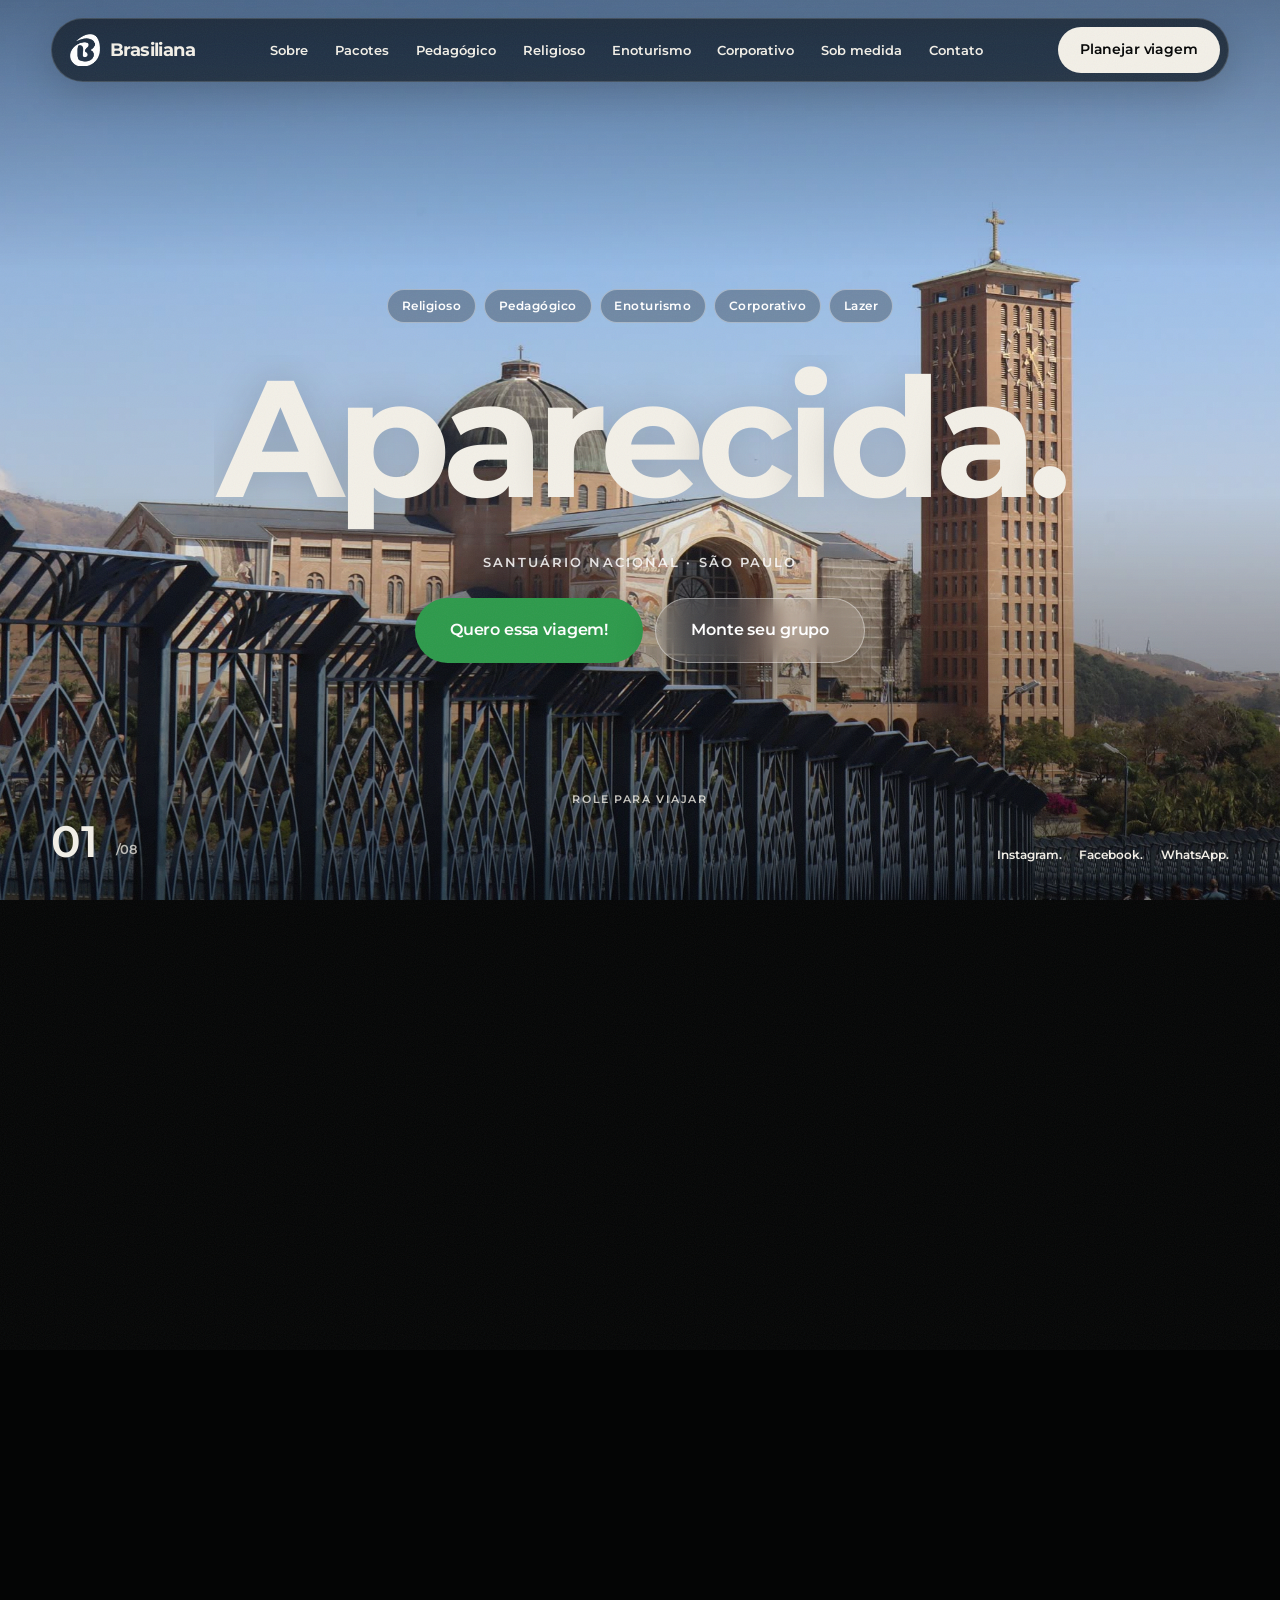
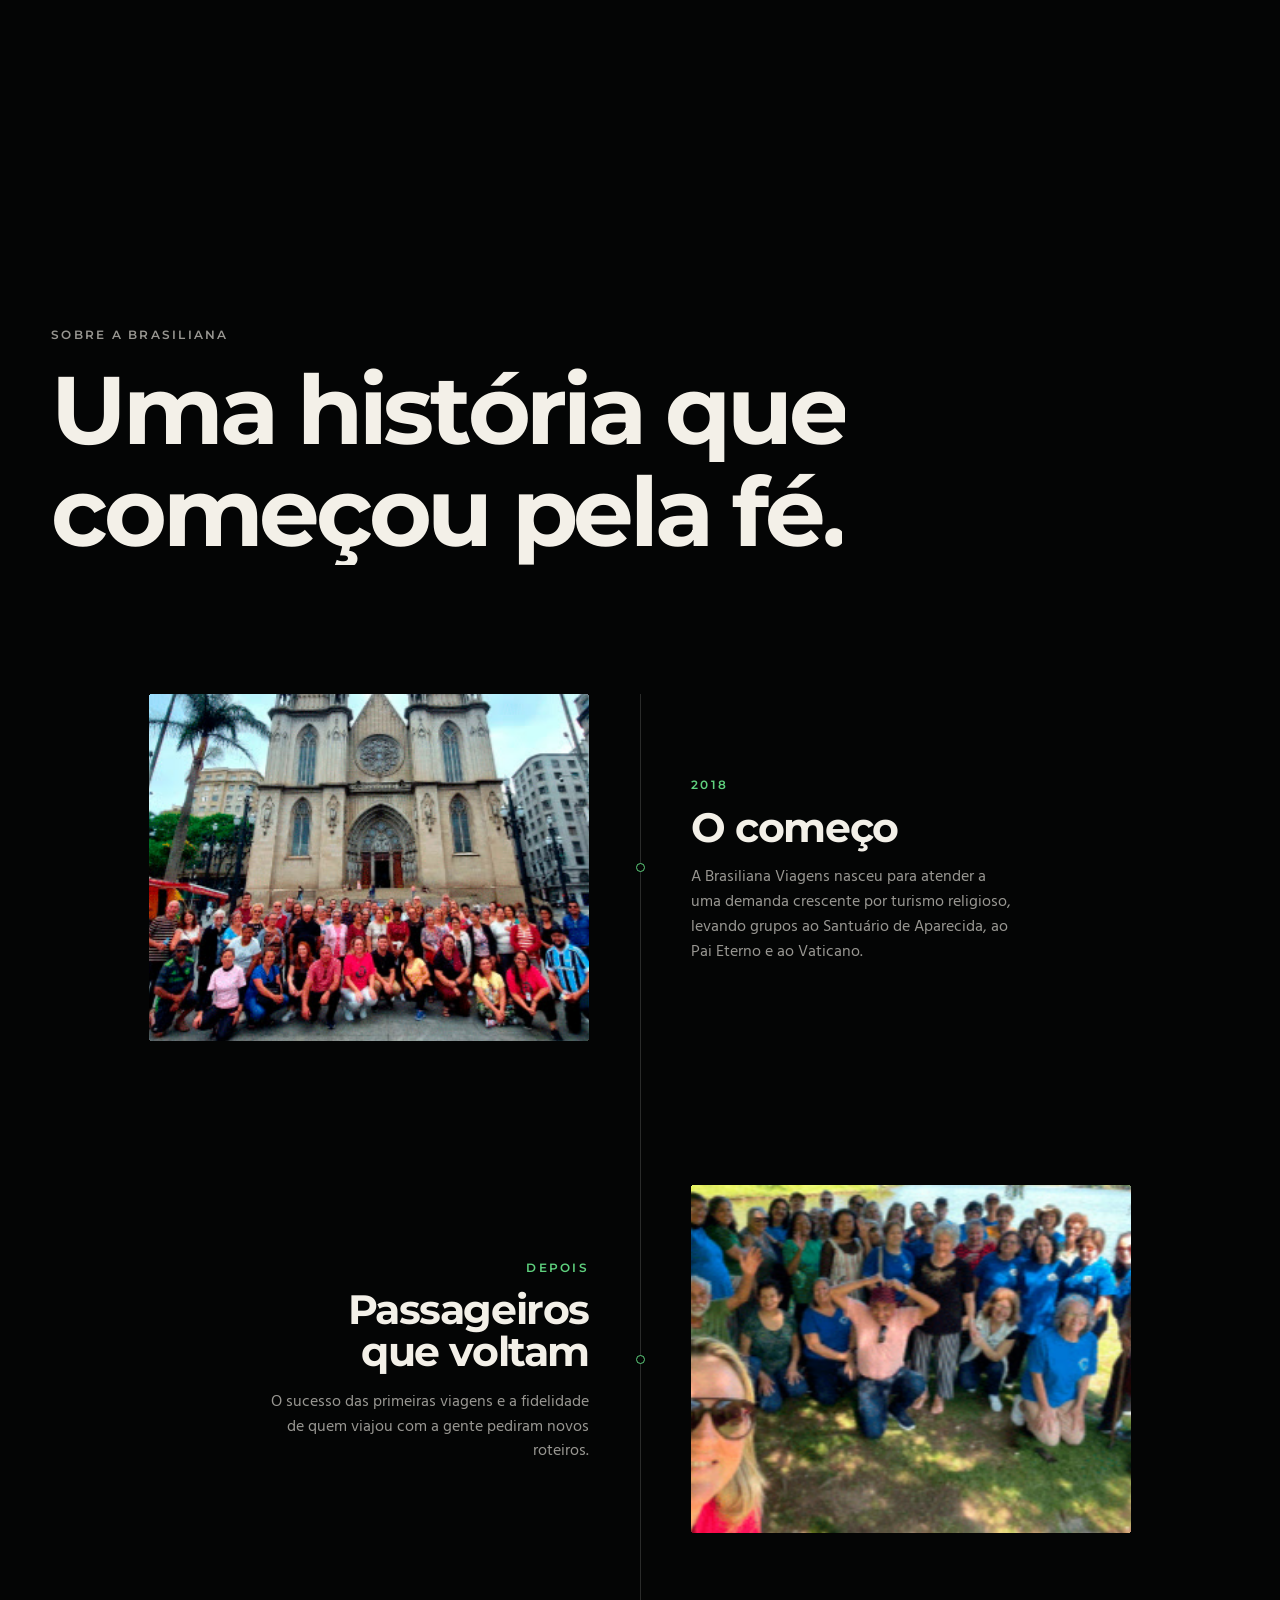
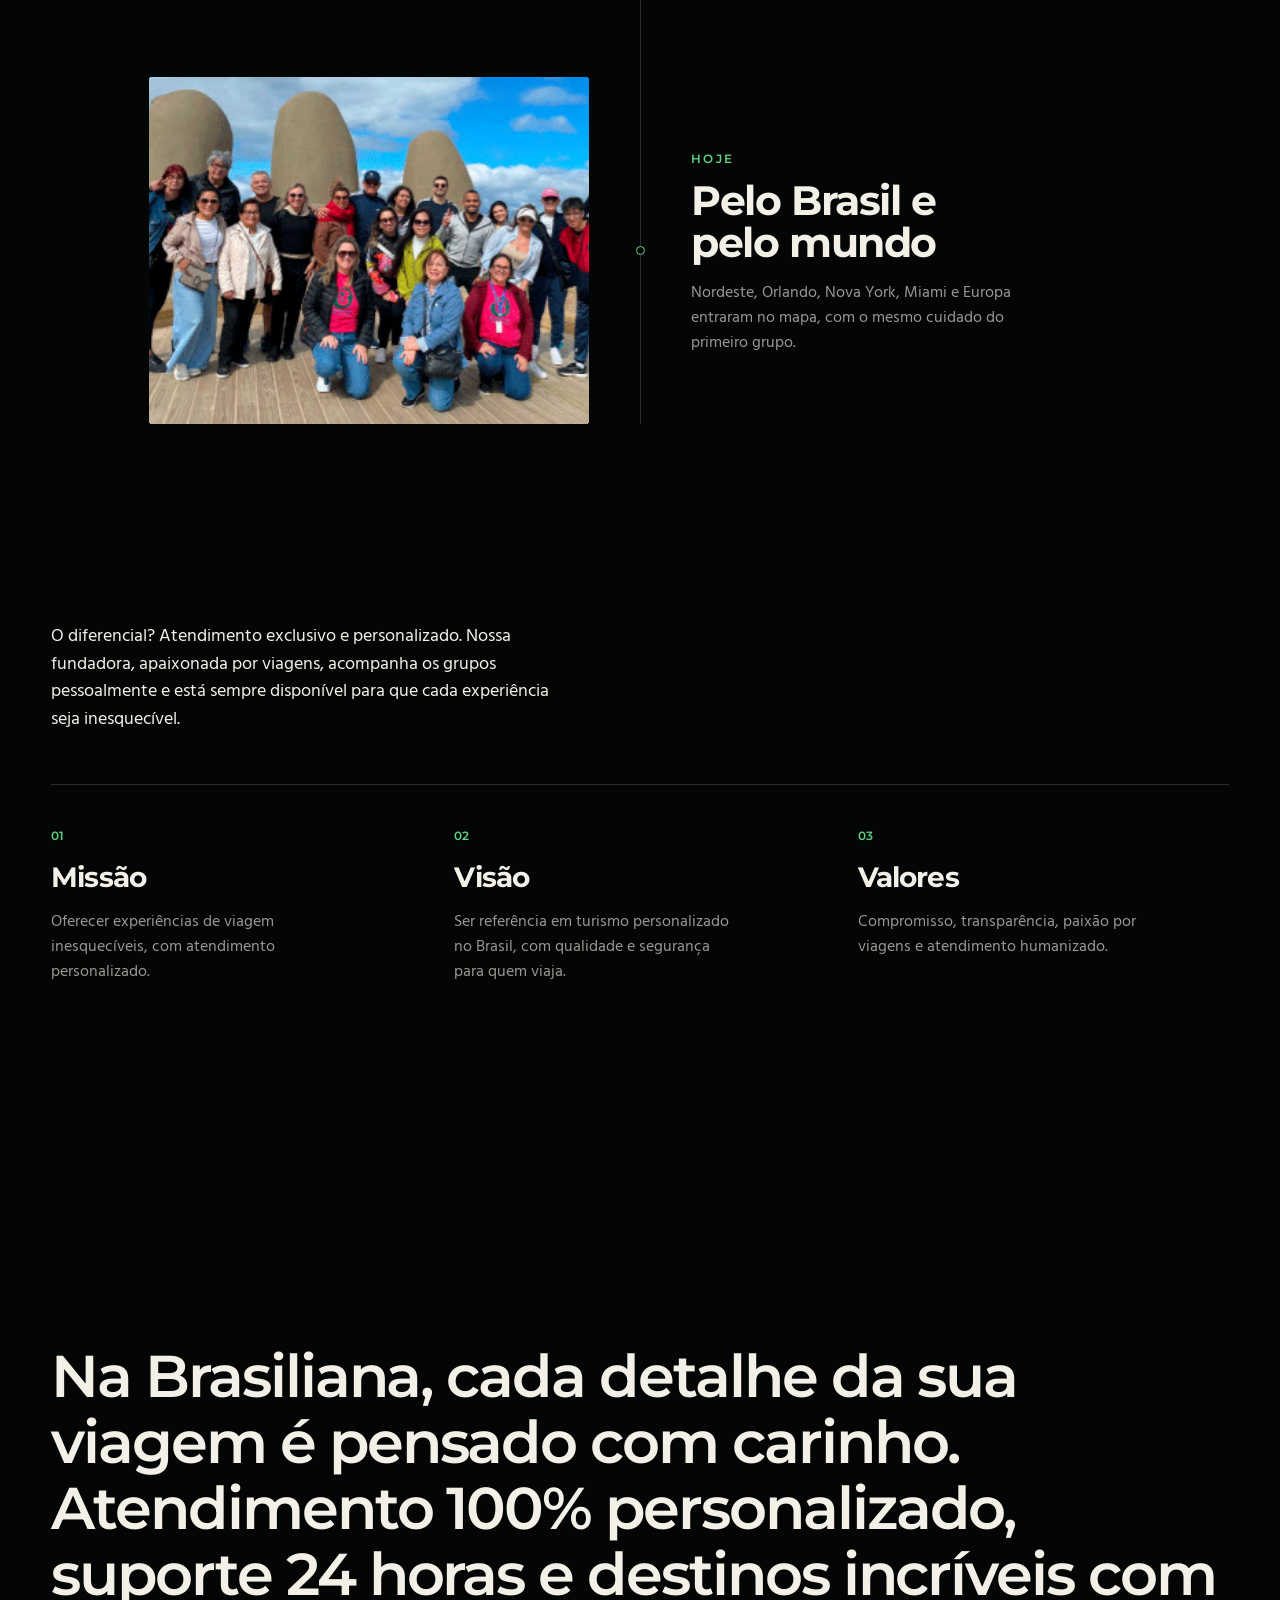
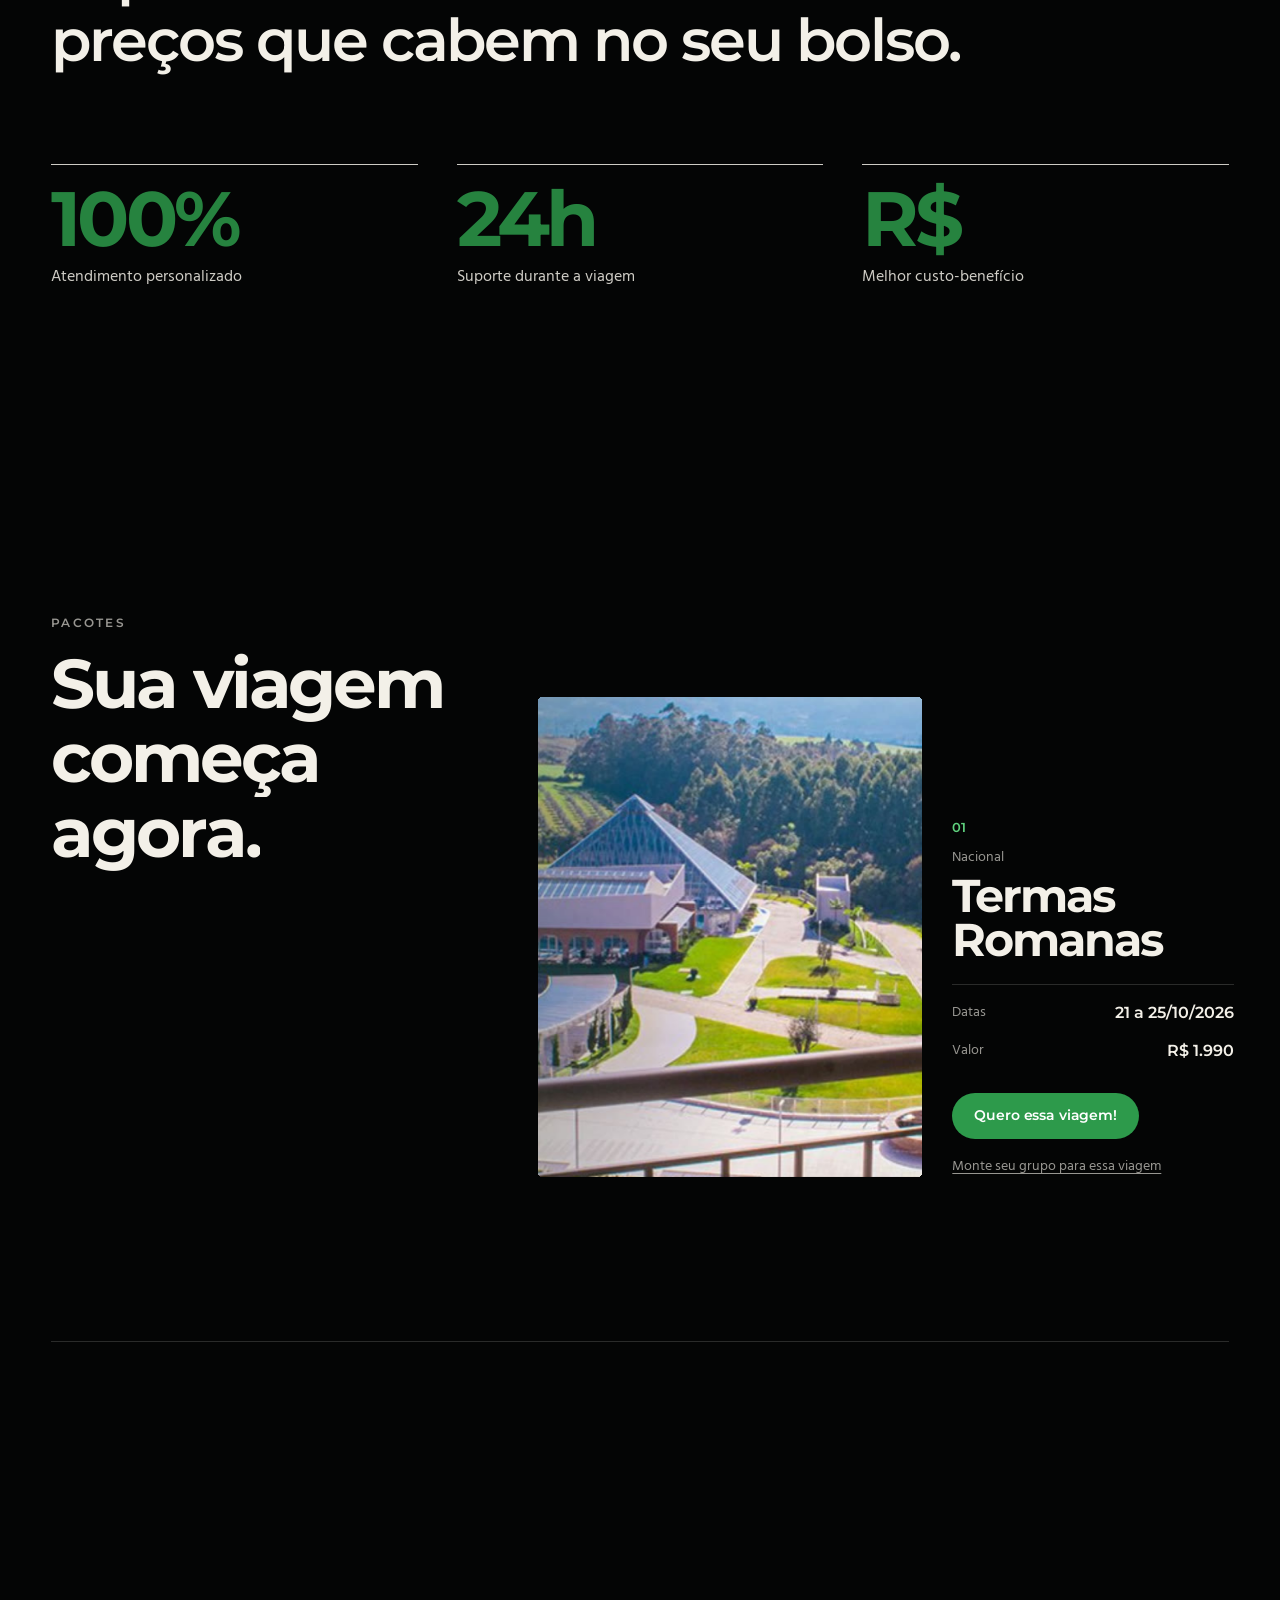
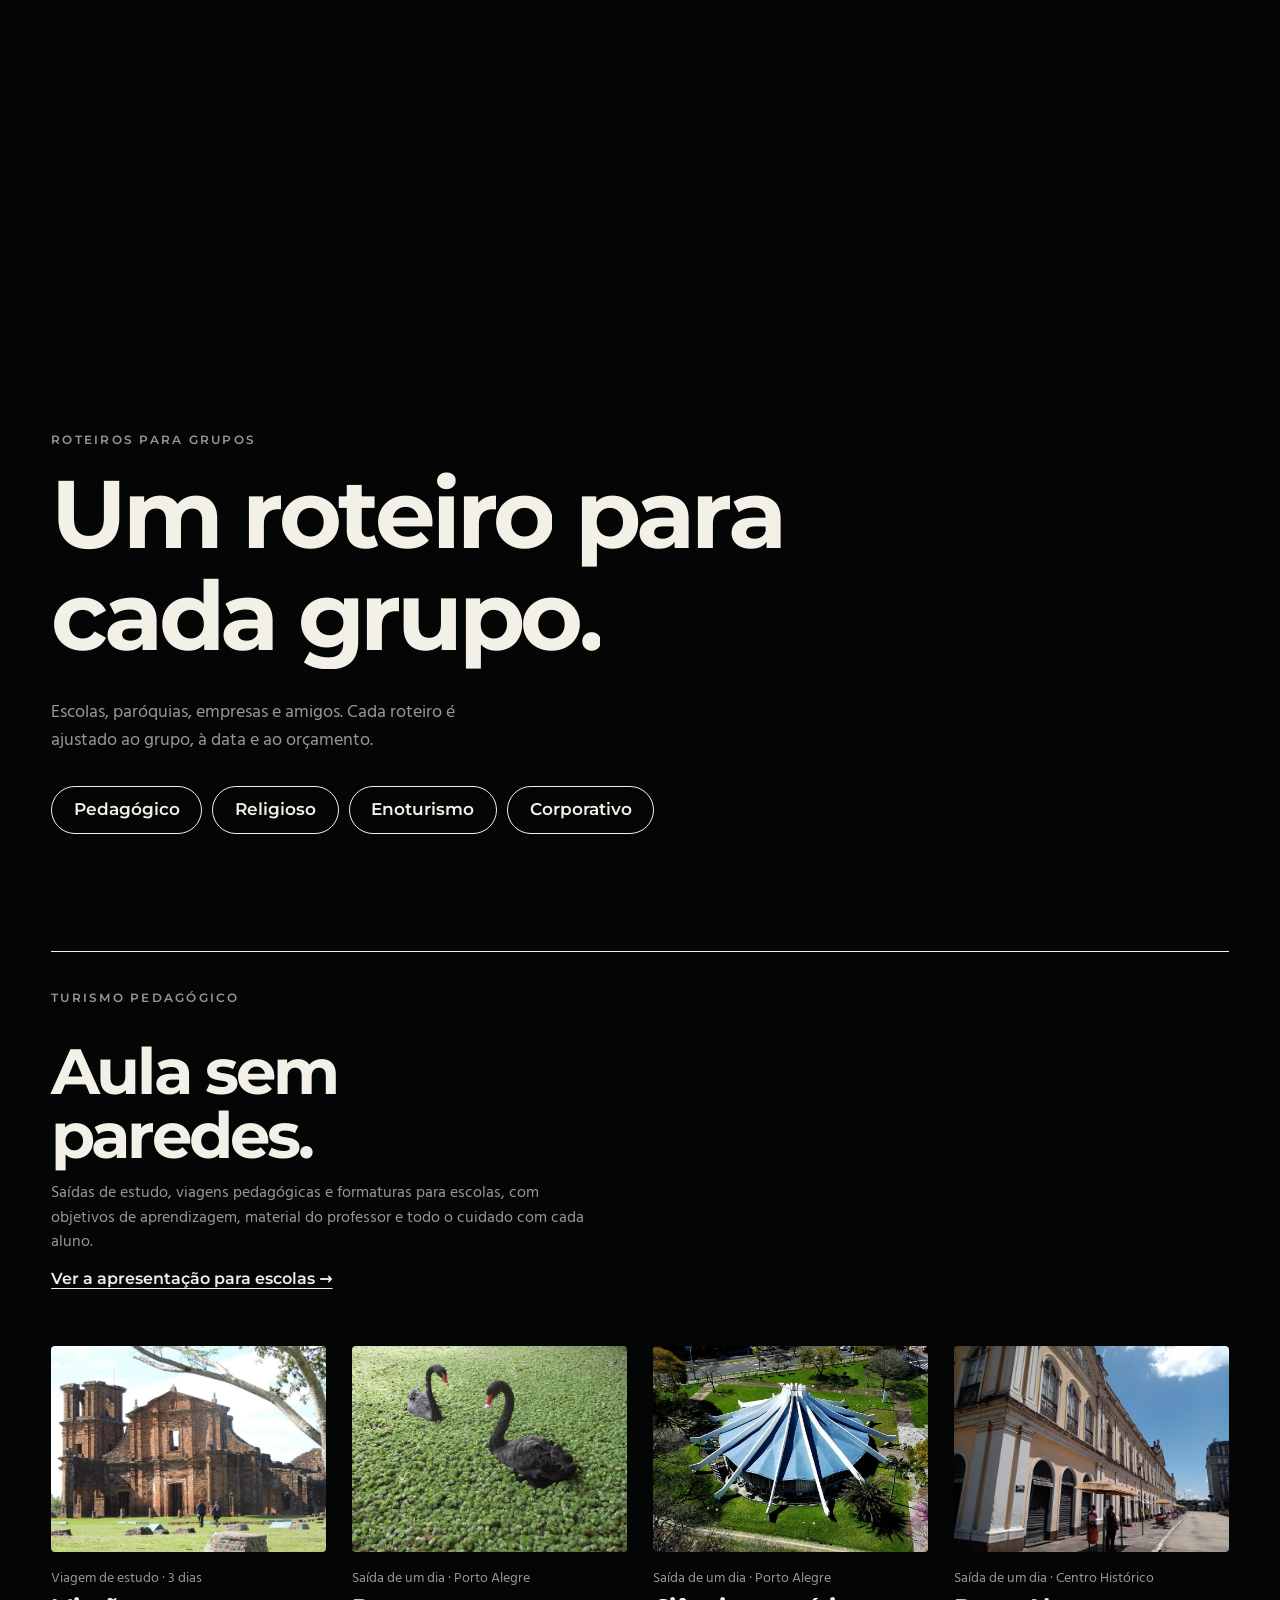
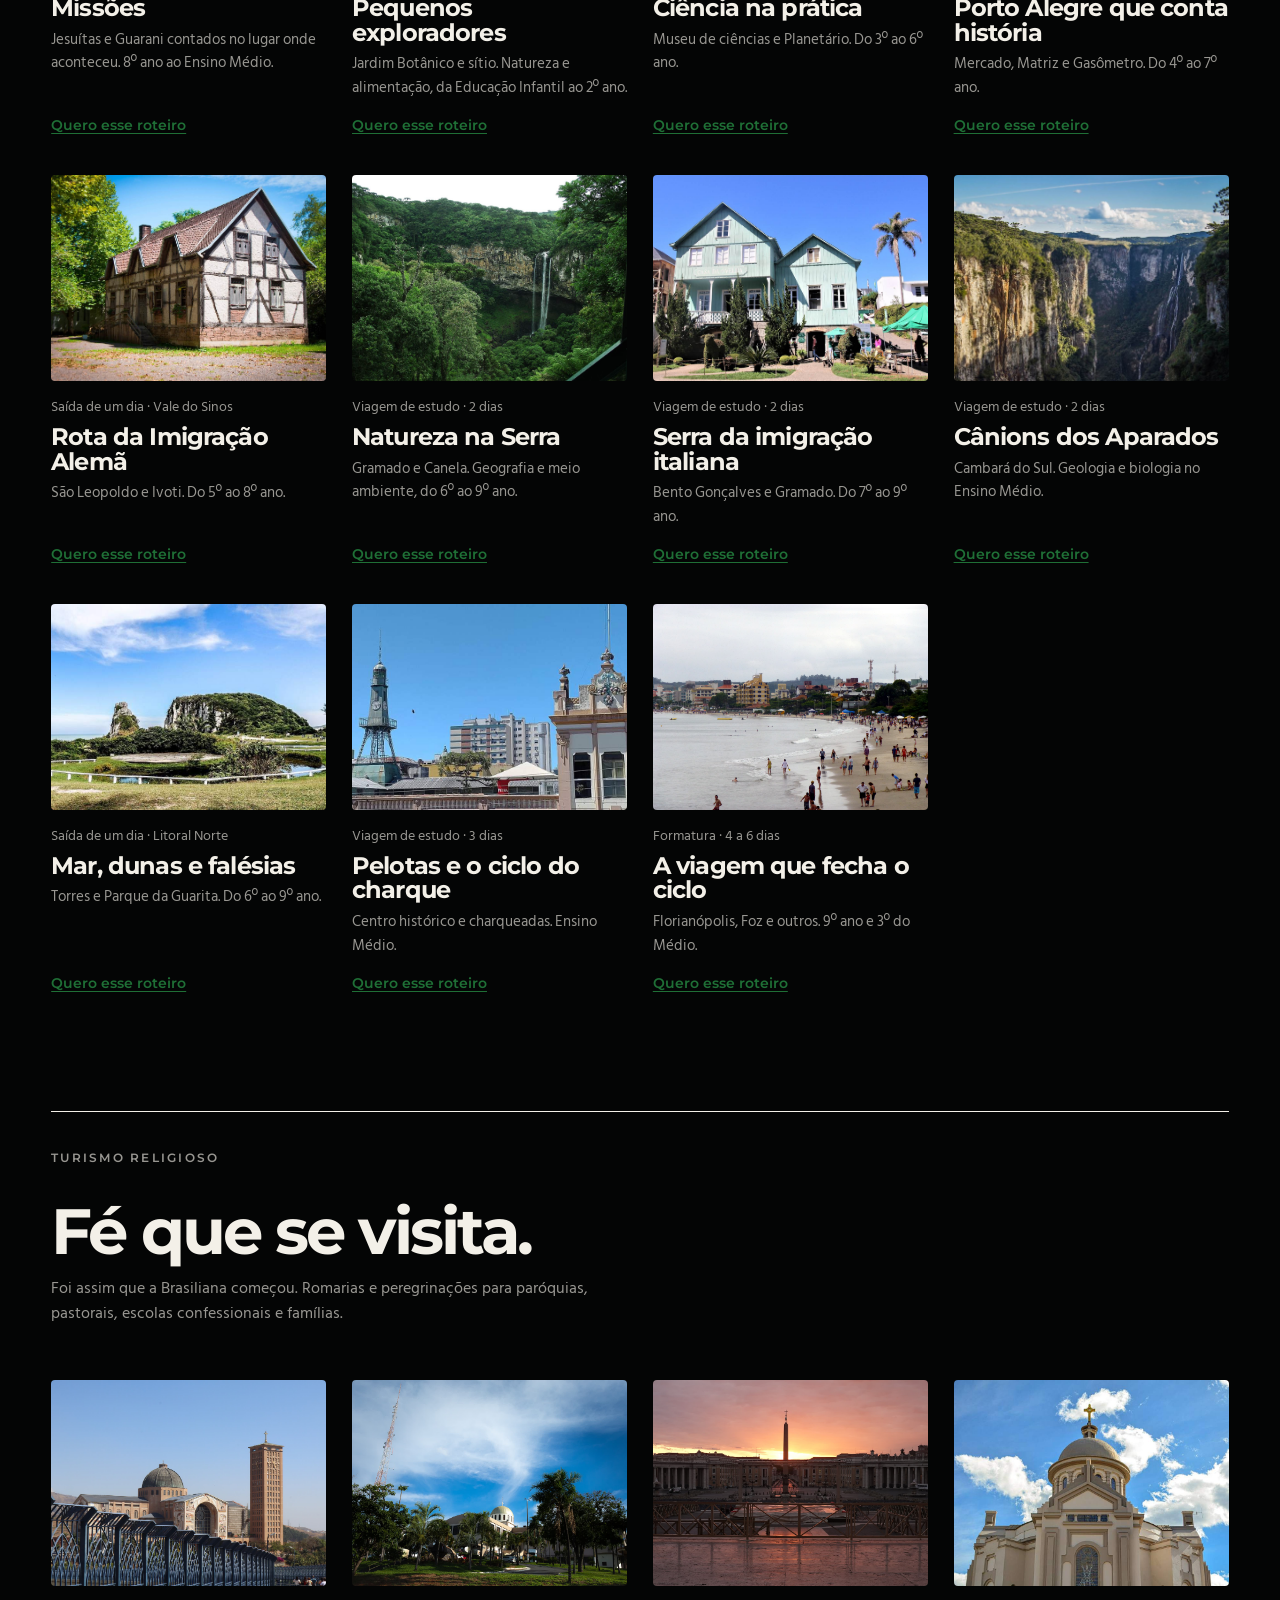
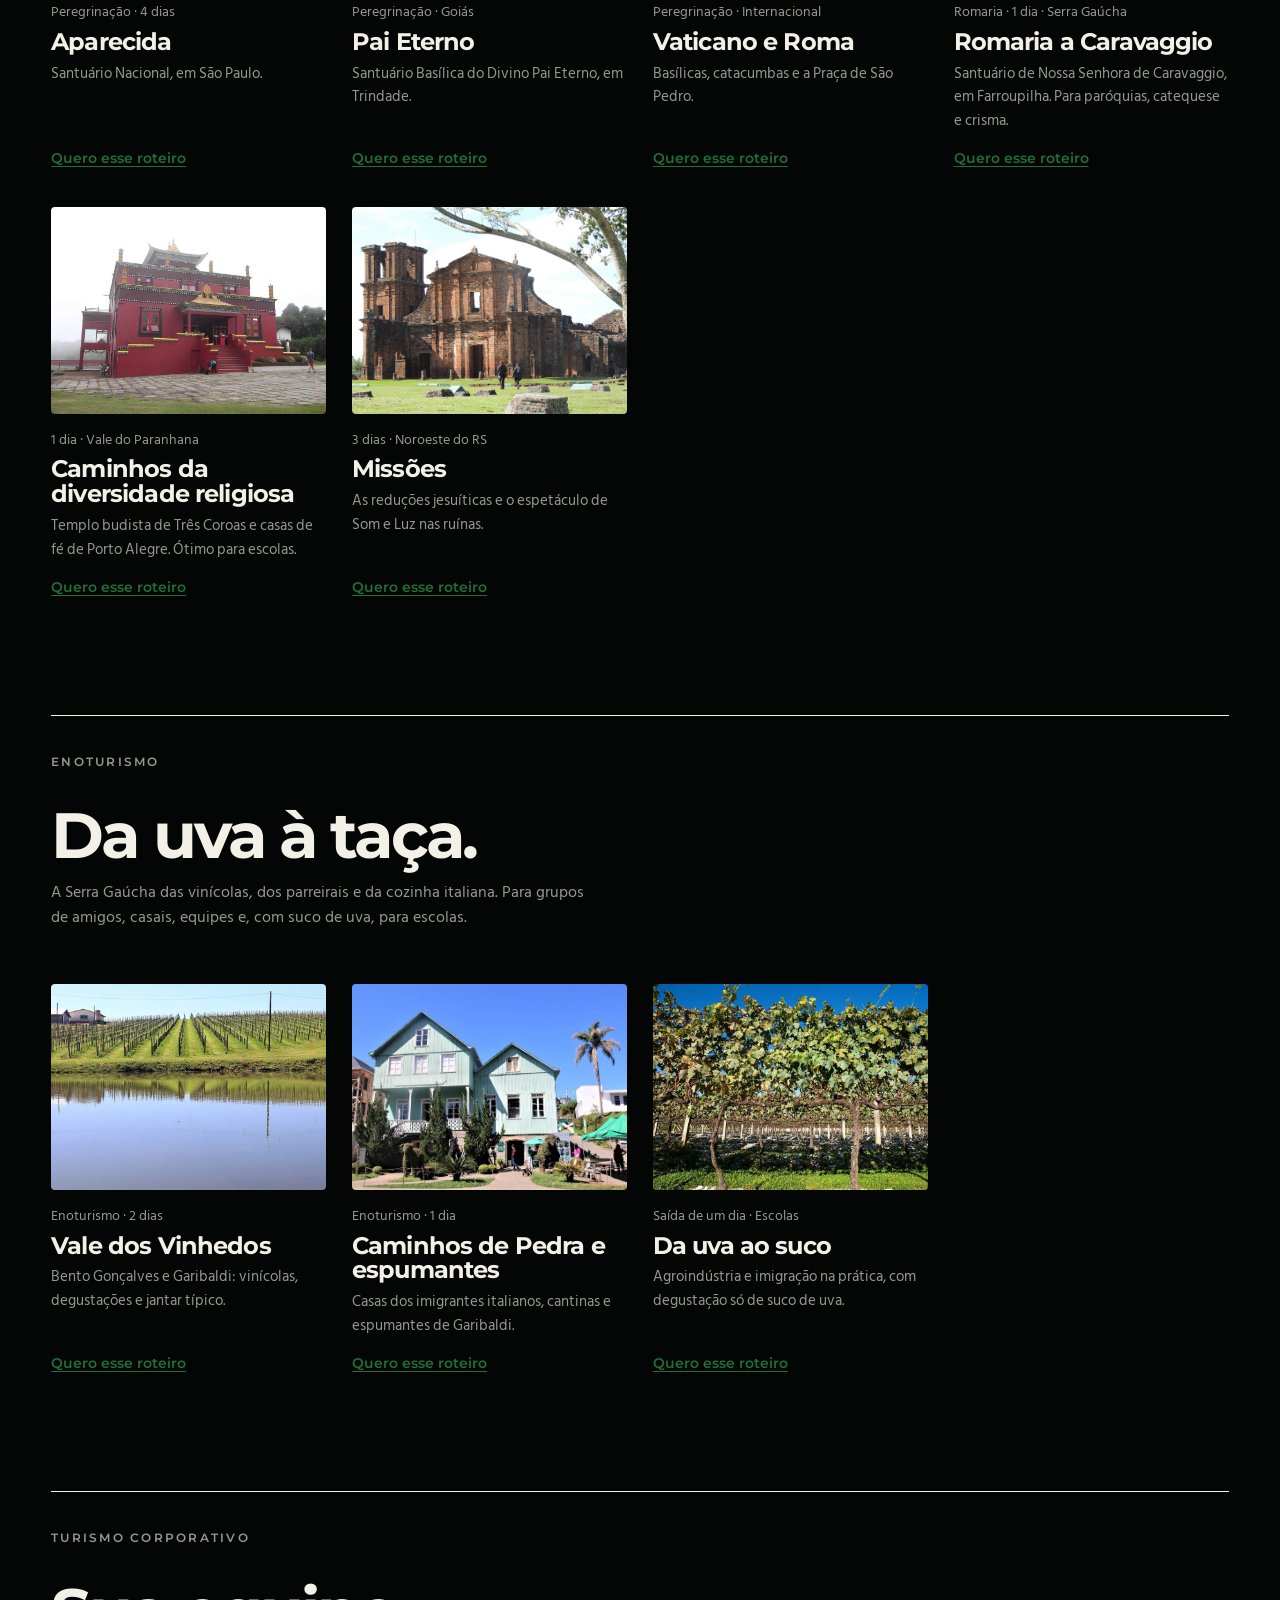
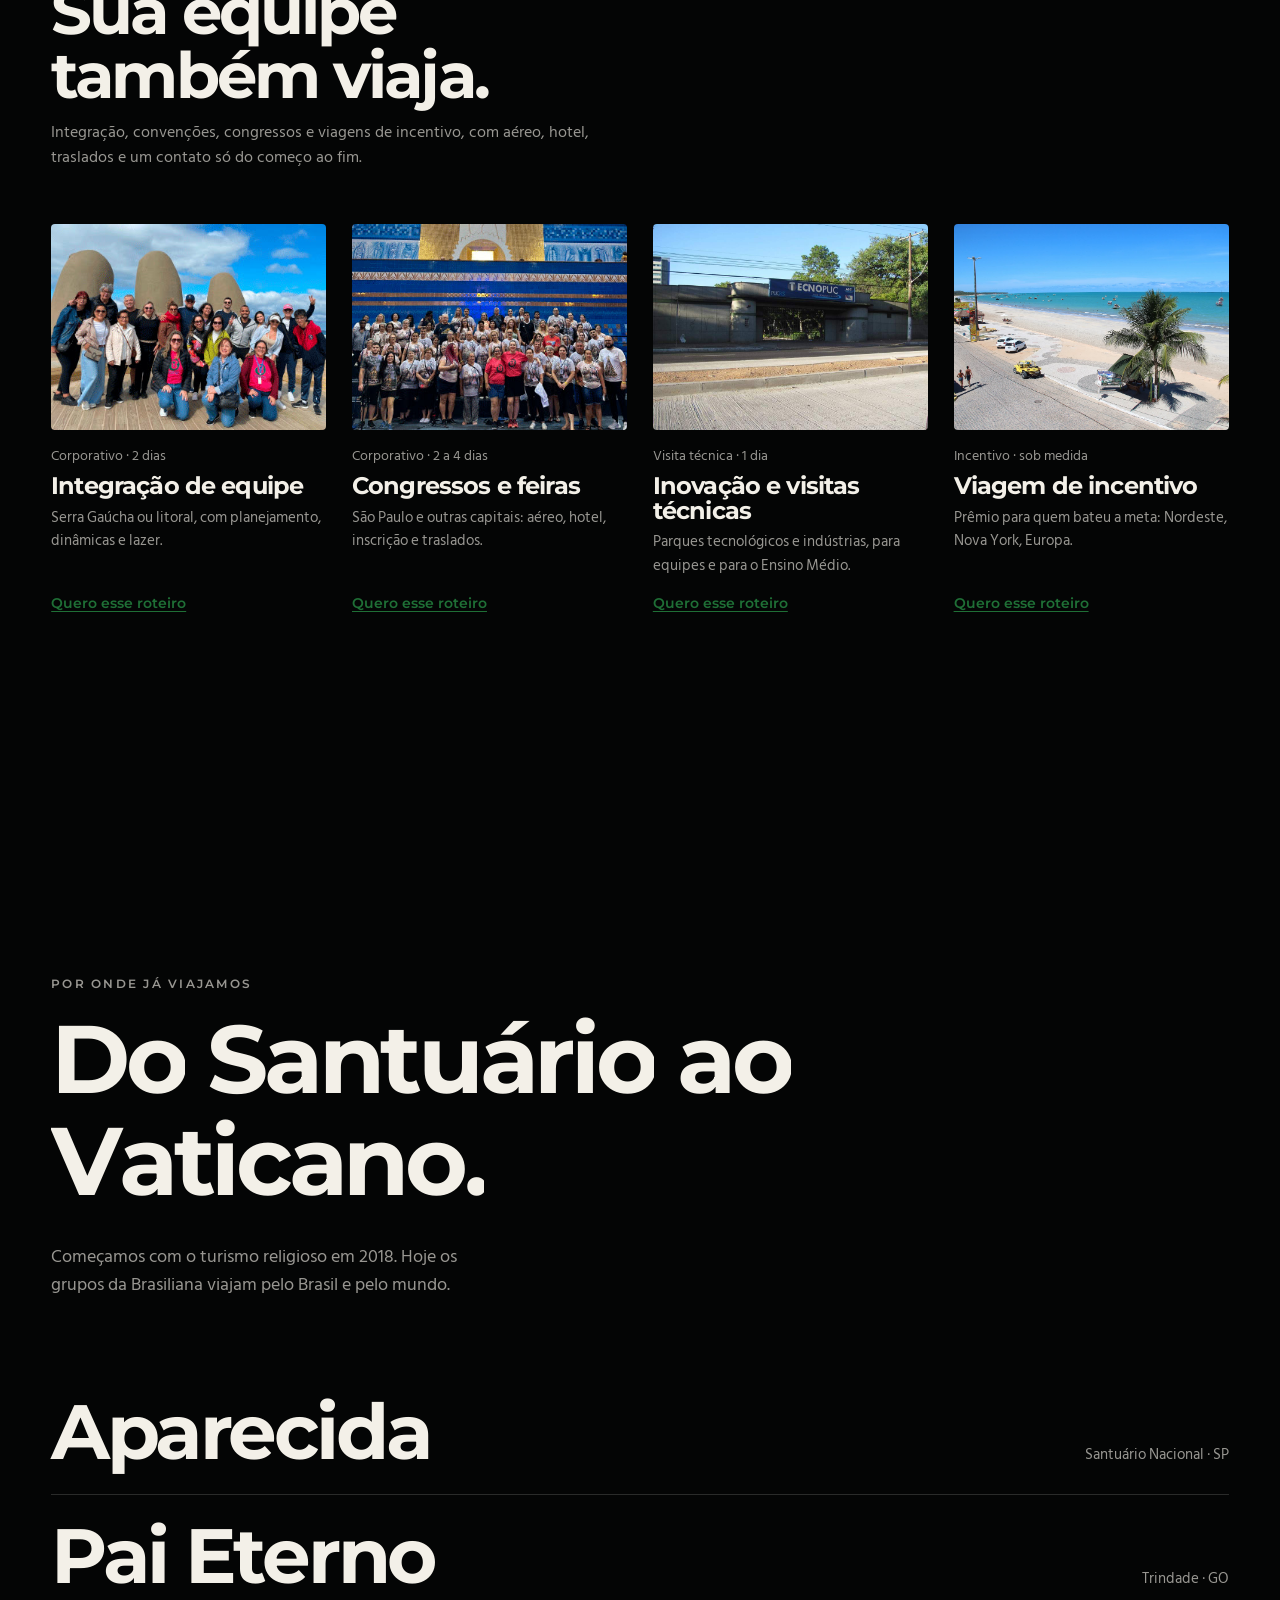
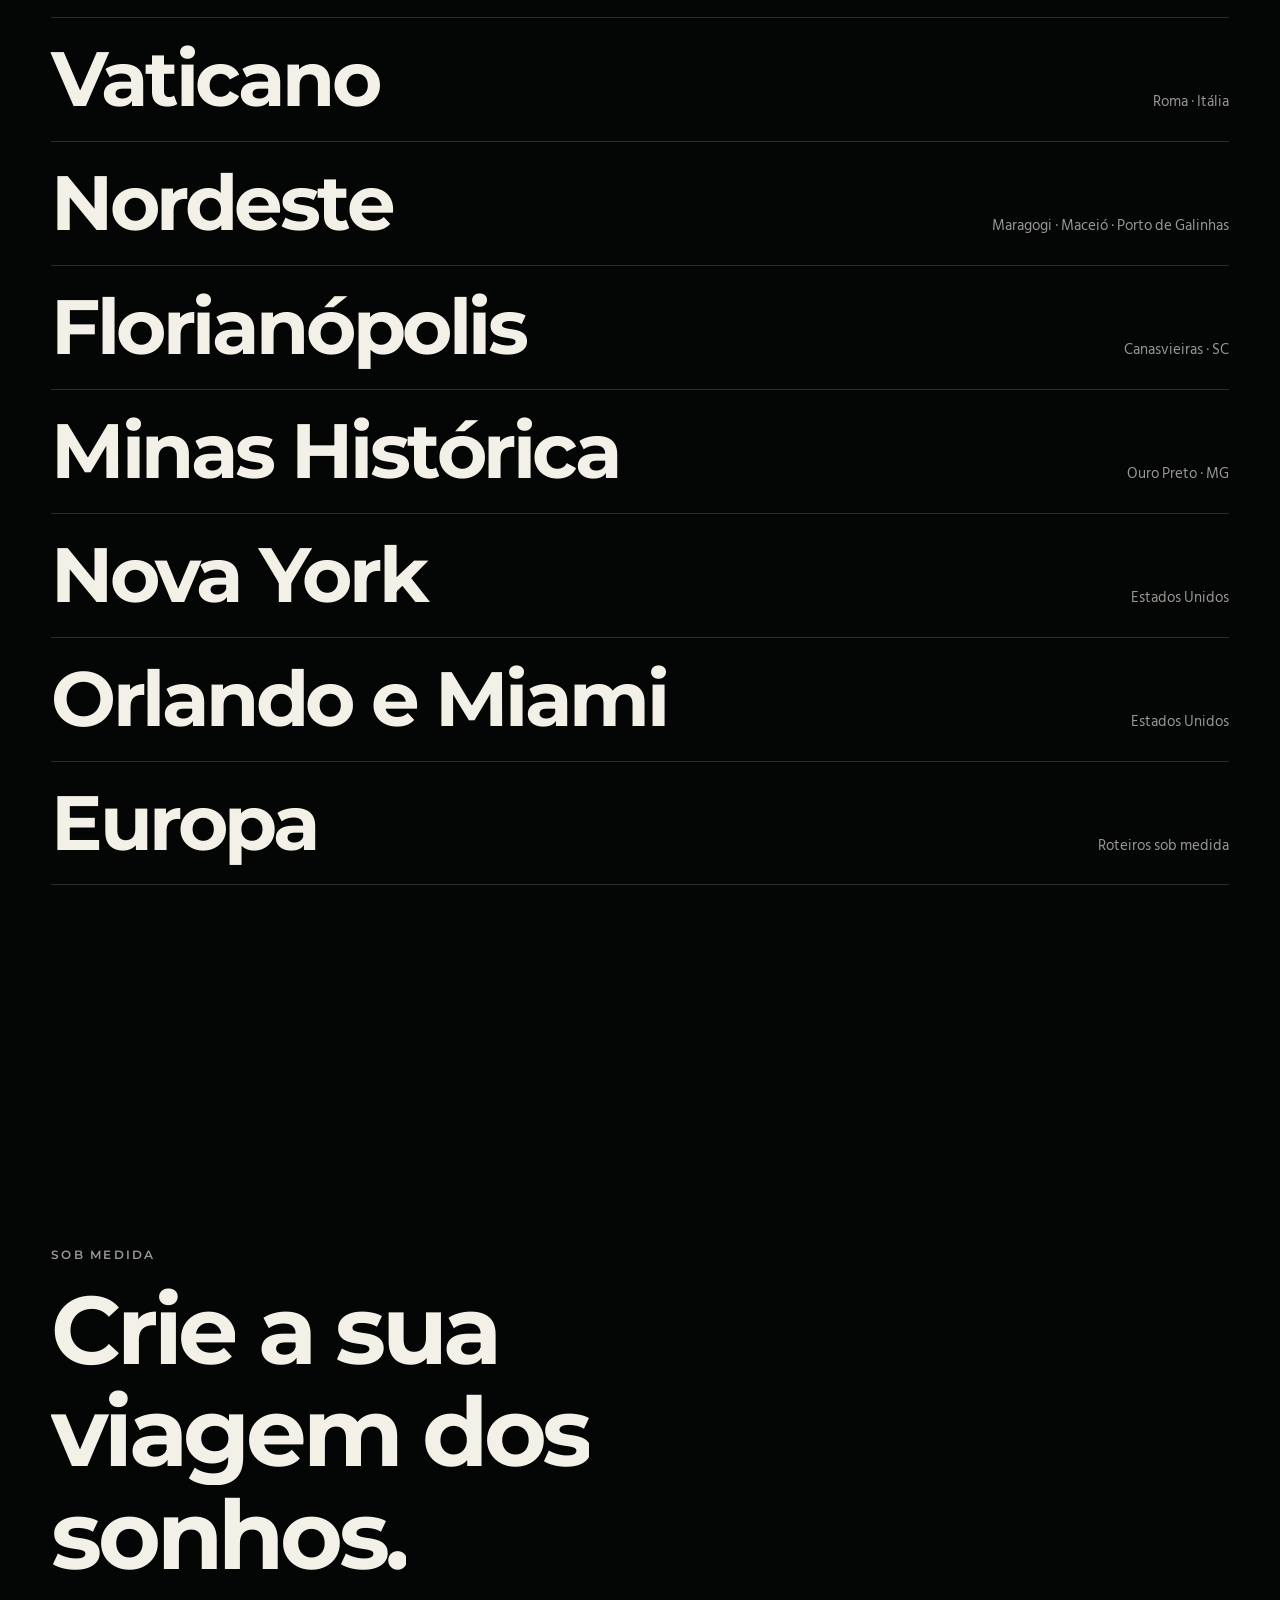
==== commit c24e7726: "publica build 6ae83d3" ====
--- a/index.html
+++ b/index.html
@@ -30,10 +30,10 @@
     ]
   }
   </script>
-  <script type="module" crossorigin src="./assets/index-lLVpI9Mm.js"></script>
+  <script type="module" crossorigin src="./assets/index-C8q3ARFz.js"></script>
   <link rel="modulepreload" crossorigin href="./assets/vendor-BJO8XaA3.js">
   <link rel="stylesheet" crossorigin href="./assets/vendor-bU6MIf_c.css">
-  <link rel="stylesheet" crossorigin href="./assets/index-m8io30J3.css">
+  <link rel="stylesheet" crossorigin href="./assets/index-DHvkbXFV.css">
 </head>
 <body class="is-loading">
   <a class="skip" href="#conteudo">Pular para o conteúdo</a>
--- a/assets/index-DHvkbXFV.css
+++ b/assets/index-DHvkbXFV.css
@@ -0,0 +1,2 @@
+/*! © 2026 Brasiliana Viagens. Desenvolvido por Esparta Branding. Todos os direitos reservados. Cópia, reprodução ou reutilização proibidas sem autorização. */
+:root{--p-bg: #040505;--p-ink: #f3f0e8;--bg: #040505;--bg-2: #141816;--ink: #f3f0e8;--muted: rgba(243, 240, 232, .62);--line: rgba(243, 240, 232, .16);--sand: #ece6d9;--sand-ink: #17201a;--green: #2d9a4b;--green-deep: #1f6f36;--green-light: #5fd17e;--blue: #435785;--font-display: "Montserrat", system-ui, sans-serif;--font-body: "Hind Siliguri", system-ui, sans-serif;--gutter: clamp(16px, 4vw, 56px);--ease: cubic-bezier(.77, 0, .175, 1);--ease-out: cubic-bezier(.16, 1, .3, 1);color-scheme:dark}*,*:before,*:after{box-sizing:border-box}html{-webkit-text-size-adjust:100%}html.lenis,html.lenis body{height:auto}.lenis.lenis-smooth{scroll-behavior:auto!important}.lenis.lenis-stopped{overflow:hidden}body{margin:0;background:var(--p-bg);color:var(--p-ink);font-family:var(--font-body);font-size:clamp(16px,1.05vw,18px);line-height:1.55;-webkit-font-smoothing:antialiased;overflow-x:hidden}body.is-loading{overflow:hidden}main{overflow-x:clip}img{display:block;max-width:100%}[hidden]{display:none!important}a{color:inherit;text-decoration:none}button{font:inherit;color:inherit;background:none;border:0;cursor:pointer;padding:0}h1,h2,h3,p,figure,blockquote,ul,ol,dl,dd{margin:0}ul,ol{list-style:none;padding:0}:focus-visible{outline:2px solid var(--green-light);outline-offset:4px}.sr-only{position:absolute!important;width:1px;height:1px;padding:0;margin:-1px;overflow:hidden;clip:rect(0 0 0 0);white-space:nowrap;border:0}.skip{position:fixed;left:16px;top:-60px;z-index:200;background:var(--ink);color:var(--bg);padding:10px 16px;border-radius:99px;transition:top .3s}.skip:focus{top:16px}body:after{content:"";position:fixed;top:-50%;right:-50%;bottom:-50%;left:-50%;z-index:150;pointer-events:none;opacity:.06;background-image:url("data:image/svg+xml,%3Csvg xmlns='http://www.w3.org/2000/svg' width='160' height='160'%3E%3Cfilter id='n'%3E%3CfeTurbulence type='fractalNoise' baseFrequency='.9' numOctaves='2' stitchTiles='stitch'/%3E%3C/filter%3E%3Crect width='100%25' height='100%25' filter='url(%23n)'/%3E%3C/svg%3E");animation:grain 1s steps(4) infinite}@keyframes grain{0%{transform:translate(0)}25%{transform:translate(-3%,2%)}50%{transform:translate(2%,-3%)}75%{transform:translate(-2%,-1%)}to{transform:translate(0)}}.display{font-family:var(--font-display);font-weight:700;font-size:clamp(2.6rem,7.5vw,7.5rem);line-height:.95;letter-spacing:-.045em}.eyebrow{font-family:var(--font-display);font-size:.78rem;font-weight:600;letter-spacing:.18em;text-transform:uppercase;color:var(--muted);margin-bottom:1.2rem}.word{display:inline-block;white-space:nowrap}.char{display:inline-block;will-change:transform}.line-mask{display:block;overflow:hidden}.line{display:block}.split-chars .word{overflow:hidden;padding-bottom:.08em;margin-bottom:-.08em}.pill{--pill-bg: var(--ink);--pill-ink: var(--bg);position:relative;display:inline-flex;align-items:center;justify-content:center;gap:.6em;padding:.9em 1.6em;border-radius:999px;font-family:var(--font-display);font-weight:600;font-size:.86rem;letter-spacing:-.01em;background:var(--pill-bg);color:var(--pill-ink);overflow:hidden;isolation:isolate;white-space:nowrap}.pill:before{content:"";position:absolute;top:0;right:0;bottom:0;left:0;z-index:-1;border-radius:inherit;background:var(--green);transform:translateY(101%);transition:transform .5s var(--ease-out)}.pill:hover:before{transform:translateY(0)}.pill:hover{color:#fff}.pill--light{--pill-bg: var(--ink);--pill-ink: var(--bg)}.pill--green{--pill-bg: var(--green);--pill-ink: #fff}.pill--green:before{background:var(--blue)}.pill--dark{--pill-bg: var(--bg);--pill-ink: var(--ink)}.pill--dark:before{background:var(--blue)}.pill--big{font-size:1rem;padding:1.2em 2.2em}.loader{position:fixed;top:0;right:0;bottom:0;left:0;z-index:120;background:var(--bg);display:grid;place-items:center}.loader{transform-origin:50% 50%;will-change:transform}.loader__logo{--h: clamp(110px, 18vw, 240px);display:flex}.loader__mark{display:block;height:var(--h);clip-path:inset(100% 0 0 0)}.loader__mark img{height:100%;width:auto}.cursor{position:fixed;left:0;top:0;z-index:140;pointer-events:none;width:12px;height:12px;margin:-6px 0 0 -6px;border-radius:50%;background:var(--ink);mix-blend-mode:difference;display:grid;place-items:center;transition:width .4s var(--ease-out),height .4s var(--ease-out),margin .4s var(--ease-out),background .3s;opacity:0}.cursor.is-visible{opacity:1}.cursor.is-hover{width:44px;height:44px;margin:-22px 0 0 -22px}.cursor.has-label{width:92px;height:92px;margin:-46px 0 0 -46px;mix-blend-mode:normal;background:var(--green)}.cursor__label{font-family:var(--font-display);font-size:.72rem;font-weight:600;color:#fff;opacity:0;transition:opacity .2s}.cursor.has-label .cursor__label{opacity:1}@media(hover:none),(pointer:coarse){.cursor{display:none}}.header{position:fixed;inset:clamp(10px,1.4vw,18px) var(--gutter) auto;z-index:100;display:flex;justify-content:center;pointer-events:none;color:var(--p-ink)}.header__bar{pointer-events:auto;display:flex;align-items:center;justify-content:space-between;gap:clamp(12px,2vw,32px);width:100%;max-width:1320px;padding:8px 8px 8px 18px;border-radius:999px;background:color-mix(in srgb,var(--p-bg) 62%,transparent);border:1px solid var(--line);-webkit-backdrop-filter:blur(16px) saturate(1.4);backdrop-filter:blur(16px) saturate(1.4);box-shadow:0 10px 40px #0000002e}.header__brand{display:flex;align-items:center;gap:.6rem;flex:0 0 auto;font-family:var(--font-display);font-weight:700;font-size:1.15rem;letter-spacing:-.03em}.header__nav{display:flex;gap:2px}.header__nav a{position:relative;padding:.55em .95em;border-radius:999px;font-family:var(--font-display);font-weight:600;font-size:.82rem;transition:background .35s,color .35s}.header__nav a:hover{background:color-mix(in srgb,var(--p-ink) 12%,transparent)}.header__nav a.is-active{background:var(--p-ink);color:var(--p-bg)}.header .menu-btn{padding:0 10px}@media(min-width:1101px){.header .menu-btn{display:none}}@media(max-width:1100px){.header__nav{display:none}}.header__brand img{width:30px;height:auto}.header__brand img{filter:brightness(var(--logo-b, 1))}.header__actions{display:flex;align-items:center;gap:clamp(8px,1.5vw,20px)}.header .pill{--pill-bg: var(--p-ink);--pill-ink: var(--p-bg)}.menu-btn{display:flex;align-items:center;gap:.7rem;font-family:var(--font-display);font-weight:600;font-size:.9rem}.menu-btn__icon{display:grid;gap:6px;width:26px}.menu-btn__icon i{display:block;height:2px;background:currentColor;transition:transform .5s var(--ease)}.menu-btn[aria-expanded=true] .menu-btn__icon i:first-child{transform:translateY(4px) rotate(45deg)}.menu-btn[aria-expanded=true] .menu-btn__icon i:last-child{transform:translateY(-4px) rotate(-45deg)}@media(max-width:560px){.header .pill{display:none}}.menu{position:fixed;top:0;right:0;bottom:0;left:0;z-index:90;display:flex;flex-direction:column;justify-content:center;padding:100px var(--gutter) var(--gutter)}.menu[hidden]{display:none}.menu__bg{position:absolute;top:0;right:0;bottom:0;left:0;background:var(--green-deep);clip-path:inset(0 0 100% 0)}.menu__list{position:relative}.menu__list li{overflow:hidden}.menu__list a{display:flex;align-items:baseline;gap:1rem;font-family:var(--font-display);font-weight:700;letter-spacing:-.045em;font-size:clamp(2.4rem,7.2vh,5.4rem);line-height:1.04;transition:color .3s}.menu__list a span{display:inline-block;transition:transform .5s var(--ease-out)}.menu__list small{font-size:.8rem;letter-spacing:0;font-weight:600;opacity:.6}.menu__list a:hover{color:var(--sand)}.menu__list a:hover span{transform:translate(1.2rem)}.menu__foot{position:relative;display:flex;gap:1.5rem;margin-top:2.5rem;font-family:var(--font-display);font-weight:600;font-size:.9rem}.hero{position:relative}.hero__stage{position:relative;height:100vh;height:100svh;overflow:hidden;background:#000}.hero__slides{position:absolute;top:0;right:0;bottom:0;left:0;will-change:transform}.hero__slide{position:absolute;top:0;right:0;bottom:0;left:0;overflow:hidden}.hero__slide img{width:100%;height:100%;object-fit:cover;transform-origin:center;will-change:transform}.hero__slide+.hero__slide{clip-path:inset(100% 0 0 0)}.hero__pan{position:absolute;top:0;right:0;bottom:0;left:0;display:block;animation:travelling 22s ease-in-out infinite alternate}.hero__slide:nth-child(2) .hero__pan{animation-duration:26s;animation-direction:alternate-reverse}.hero__slide:nth-child(3) .hero__pan{animation-duration:20s;animation-delay:-6s}.hero__slide:nth-child(4) .hero__pan{animation-duration:24s;animation-direction:alternate-reverse;animation-delay:-4s}.hero__slide:nth-child(5) .hero__pan{animation-duration:21s;animation-delay:-9s}@keyframes travelling{0%{transform:translate(-3.5%,.5%) scale(1.1)}to{transform:translate(3.5%,-1%) scale(1.14)}}.hero__shade{position:absolute;top:0;right:0;bottom:0;left:0;pointer-events:none;background:linear-gradient(180deg,#00000059,#0000 30%,#0000 55%,#0000008c)}.hero__shade:after{content:"";position:absolute;top:0;right:0;bottom:0;left:0;background:linear-gradient(180deg,rgba(4,5,5,0) 0%,var(--bg) 60%);opacity:var(--fade, 0);transform:translateY(calc((1 - var(--fade, 0)) * 40%))}.hero__title{position:absolute;top:0;right:0;bottom:0;left:0;display:grid;place-items:center;pointer-events:none;font-family:var(--font-display);font-weight:700;letter-spacing:-.05em;line-height:1;font-size:clamp(3.4rem,13vw,12.5rem);text-shadow:0 2px 40px rgba(0,0,0,.18)}.hero__words{position:relative;display:grid}.hero__word{grid-area:1 / 1;text-align:center;white-space:nowrap}.hero__word-mask{display:inline-block;overflow:hidden;padding:0 .02em .1em;margin-bottom:-.1em}.hero__label{position:absolute;left:50%;top:calc(50% + clamp(3.4rem,13vw,12.5rem)*.62);transform:translate(-50%);height:1.4em;overflow:hidden;font-family:var(--font-display);font-size:.82rem;font-weight:600;letter-spacing:.16em;text-transform:uppercase;color:#ffffffd9}.hero__label-track{display:flex;flex-direction:column;align-items:center}.hero__label-track span{height:1.4em;line-height:1.4em;white-space:nowrap}.hero__ctas{position:absolute;left:0;right:0;margin:0 auto;width:max-content;max-width:calc(100% - 2 * var(--gutter));top:calc(50% + clamp(3.4rem,13vw,12.5rem)*.62 + 2.8rem);display:flex;flex-wrap:wrap;justify-content:center;gap:12px}.hero__ctas .pill{box-shadow:0 12px 40px #00000040}.pill--glass{--pill-bg: rgba(255,255,255,.12);--pill-ink: #fff;border:1px solid rgba(255,255,255,.4);-webkit-backdrop-filter:blur(12px);backdrop-filter:blur(12px)}.pill--light-outline{--pill-bg: transparent;--pill-ink: var(--p-ink);border:1px solid currentColor}.pkg__group{display:block;margin-top:1rem;font-size:.9rem;color:var(--muted)}.pkg__group:hover{color:var(--ink)}.hero__bottom{position:absolute;inset:auto var(--gutter) clamp(18px,3vw,36px);display:flex;align-items:flex-end;justify-content:space-between;gap:1rem}.counter{display:flex;align-items:flex-end;gap:.35rem;font-family:var(--font-display);font-weight:600;letter-spacing:-.03em}.counter__window{display:block;height:1em;overflow:hidden;font-size:clamp(2rem,3.4vw,3rem);line-height:1}.counter__track{display:flex;flex-direction:column}.counter__track span{height:1em}.counter__total{font-size:.8rem;opacity:.75;padding-bottom:.3em}.hero__scroll{position:absolute;left:50%;bottom:0;translate:-50% 0;display:flex;flex-direction:column;align-items:center;gap:.6rem;font-family:var(--font-display);font-size:.7rem;letter-spacing:.14em;text-transform:uppercase;opacity:.8}.hero__scroll i{position:relative;width:1px;height:46px;background:#ffffff4d;overflow:hidden}.hero__scroll i:after{content:"";position:absolute;top:0;right:0;bottom:0;left:0;background:#fff;transform:translateY(-100%);animation:drip 1.8s var(--ease) infinite}@keyframes drip{0%{transform:translateY(-100%)}60%,to{transform:translateY(100%)}}.socials{display:flex;gap:1.1rem;font-family:var(--font-display);font-size:.78rem;font-weight:600}.socials a{position:relative}.socials a:after{content:"";position:absolute;left:0;right:0;bottom:-3px;height:1px;background:currentColor;transform:scaleX(0);transform-origin:right;transition:transform .5s var(--ease-out)}.socials a:hover:after{transform:scaleX(1);transform-origin:left}@media(max-width:720px){.hero__scroll{display:none}.hero__bottom .socials{flex-direction:column;gap:.3rem;text-align:right}}.about{position:relative;z-index:1;padding:clamp(80px,14vh,160px) var(--gutter) clamp(100px,18vh,200px);margin-top:-1px}.about__intro{max-width:1280px;margin:0 auto}.about__intro .display{max-width:13ch}.story{position:relative;max-width:1280px;margin:clamp(80px,14vh,160px) auto 0;display:grid;gap:clamp(80px,16vh,180px)}.story:before,.story:after{content:"";position:absolute;left:50%;top:0;bottom:0;width:1px}.story:before{background:var(--line)}.story:after{background:var(--green-light);transform-origin:top;transform:scaleY(var(--story, 0))}.chapter{position:relative;display:grid;grid-template-columns:1fr 1fr;align-items:center;gap:clamp(40px,8vw,140px)}.chapter:before{content:"";position:absolute;left:50%;top:50%;width:9px;height:9px;margin:-4.5px 0 0 -4.5px;border-radius:50%;background:var(--p-bg);border:1px solid var(--green-light);z-index:1}.chapter__media{justify-self:end;width:min(100%,440px);overflow:hidden;border-radius:3px}.chapter__media img{width:100%;aspect-ratio:365 / 288;object-fit:cover;will-change:transform}.chapter__text{max-width:36ch}.chapter:nth-child(2n) .chapter__media{order:2;justify-self:start}.chapter:nth-child(2n) .chapter__text{justify-self:end;text-align:right}.chapter__when{font-family:var(--font-display);font-weight:600;font-size:.78rem;letter-spacing:.18em;text-transform:uppercase;color:var(--green-light)}.chapter h3{font-family:var(--font-display);font-weight:700;letter-spacing:-.035em;line-height:1.02;font-size:clamp(1.8rem,3.2vw,3rem);margin:.6rem 0 1rem}.chapter p{color:var(--muted);font-size:clamp(1rem,1.2vw,1.15rem)}@media(max-width:760px){.story:before,.story:after,.chapter:before{left:0}.chapter,.chapter:nth-child(2n){grid-template-columns:1fr;gap:20px;padding-left:24px}.chapter__media,.chapter:nth-child(2n) .chapter__media{order:0;justify-self:start}.chapter:nth-child(2n) .chapter__text{justify-self:start;text-align:left}.chapter:before{top:0;margin-top:0}}.about__more{display:grid;gap:clamp(28px,4vw,56px);max-width:1280px;margin:clamp(120px,22vh,220px) auto 0}.about__text{max-width:52ch;font-size:clamp(1.05rem,1.4vw,1.35rem)}.pillars{display:grid;grid-template-columns:repeat(3,1fr);gap:clamp(16px,2.5vw,40px);border-top:1px solid var(--line);padding-top:clamp(24px,3vw,40px)}.pillar__n{font-family:var(--font-display);font-size:.78rem;font-weight:600;color:var(--green-light)}.pillar h3{font-family:var(--font-display);font-weight:700;font-size:clamp(1.4rem,2.2vw,2rem);letter-spacing:-.03em;margin:.5rem 0 .6rem}.pillar p{color:var(--muted);max-width:32ch}@media(max-width:760px){.pillars{grid-template-columns:1fr}}.manifesto{padding:clamp(120px,22vh,240px) var(--gutter);max-width:1400px;margin:0 auto}.manifesto__text{font-family:var(--font-display);font-weight:600;letter-spacing:-.035em;line-height:1.12;font-size:clamp(1.9rem,4.6vw,4.4rem)}.manifesto__text .word{opacity:.14}.perks{display:grid;grid-template-columns:repeat(3,1fr);gap:clamp(16px,3vw,48px);margin-top:clamp(60px,10vh,120px)}.perks li{border-top:1px solid currentColor;padding-top:1rem;font-size:1rem;opacity:.85}.perks span{display:block;font-family:var(--font-display);font-weight:700;letter-spacing:-.05em;font-size:clamp(2.6rem,6vw,5.6rem);line-height:1;margin-bottom:.4rem;color:var(--green)}@media(max-width:760px){.perks{grid-template-columns:1fr}}.packages{position:relative}.packages__pin{position:relative;height:100vh;height:100svh;overflow:hidden;display:flex;flex-direction:column;justify-content:center}.packages__head{position:absolute;top:clamp(90px,14vh,140px);left:var(--gutter);z-index:2;pointer-events:none}.packages__head .display{font-size:clamp(2.2rem,5.4vw,5.4rem);max-width:10ch}.packages__track{display:flex;gap:clamp(20px,4vw,64px);align-items:center;padding:0 var(--gutter) 0 max(var(--gutter),42vw);width:max-content;will-change:transform}.pkg{position:relative;flex:0 0 auto;display:grid;grid-template-columns:clamp(240px,30vw,460px) clamp(220px,22vw,340px);gap:clamp(18px,2.4vw,40px);align-items:end}.pkg__media{overflow:hidden;border-radius:4px;aspect-ratio:4 / 5;height:auto}.pkg__media img{width:120%;max-width:none;height:100%;object-fit:cover;margin-left:-10%;will-change:transform}.pkg__n{font-family:var(--font-display);font-weight:600;font-size:.8rem;color:var(--green-light)}.pkg__type{color:var(--muted);font-size:.9rem;margin-top:.4rem}.pkg__name{font-family:var(--font-display);font-weight:700;letter-spacing:-.045em;line-height:.95;font-size:clamp(2rem,3.6vw,3.6rem);margin:.4rem 0 1.4rem}.pkg__meta{display:grid;gap:.8rem;margin-bottom:1.8rem;border-top:1px solid var(--line);padding-top:1rem}.pkg__meta div{display:flex;justify-content:space-between;gap:1rem}.pkg__meta dt{color:var(--muted);font-size:.9rem}.pkg__meta dd{font-family:var(--font-display);font-weight:600}.pkg--custom{grid-template-columns:clamp(260px,30vw,440px);padding-right:10vw}.pkg__desc{color:var(--muted);margin:-.4rem 0 1.8rem;max-width:34ch}.packages__progress{position:absolute;left:var(--gutter);right:var(--gutter);bottom:clamp(24px,5vh,48px);height:1px;background:var(--line)}.packages__progress i{position:absolute;top:0;right:0;bottom:0;left:0;background:var(--ink);transform:scaleX(0);transform-origin:left}@media(max-width:760px){.packages__pin{height:auto;overflow:visible;display:block;padding:110px var(--gutter) 40px}.packages__head{position:static;padding:0;margin-bottom:28px}.packages__track{display:grid;gap:22px;width:auto;padding:0}.pkg{position:sticky;top:86px;grid-template-columns:1fr;align-items:end;height:min(70svh,580px);border-radius:20px;overflow:hidden;isolation:isolate;background:#111;color:#fff;transform-origin:50% 0;box-shadow:0 -10px 40px #00000059}.pkg__media{position:absolute;top:0;right:0;bottom:0;left:0;z-index:-1;aspect-ratio:auto;border-radius:0}.pkg__media img{width:100%;height:100%;margin:0}.pkg__media:after{content:"";position:absolute;top:0;right:0;bottom:0;left:0;background:linear-gradient(180deg,#0000000d 20%,#000000d9)}.pkg__info{padding:22px}.pkg__n{color:#fff;opacity:.8}.pkg__type,.pkg__meta dt{color:#ffffffbf}.pkg__name{margin:.3rem 0 1rem;font-size:2.3rem}.pkg__meta{margin-bottom:1.2rem;border-color:#ffffff40}.pkg__group{color:#fffc}.pkg--custom{grid-template-columns:1fr;padding-right:0;background:var(--green-deep)}.pkg--custom .pkg__desc{color:#ffffffd9}.packages__progress{display:none}}.services{position:relative;padding:clamp(120px,20vh,220px) var(--gutter)}.services__head{max-width:1400px;margin:0 auto clamp(48px,8vh,96px)}.services__list{max-width:1400px;margin:0 auto;border-top:1px solid currentColor}.service{position:relative;display:grid;grid-template-columns:80px 1.2fr 1fr;gap:1.5rem;align-items:baseline;padding:clamp(22px,3.4vw,44px) 0;border-bottom:1px solid currentColor;transition:padding .6s var(--ease-out),color .4s}.service__n{font-family:var(--font-display);font-weight:600;font-size:.8rem}.service h3{font-family:var(--font-display);font-weight:700;letter-spacing:-.04em;line-height:1.02;font-size:clamp(1.6rem,3.6vw,3.4rem)}.service p{opacity:.75;max-width:40ch}.service:before{content:"";position:absolute;top:0;right:0;bottom:0;left:0;background:var(--green);z-index:-1;transform:scaleY(0);transform-origin:bottom;transition:transform .6s var(--ease-out)}@media(hover:hover){.service:hover{padding-left:1.4rem;padding-right:1.4rem;color:#fff}.service:hover:before{transform:scaleY(1)}}.service{isolation:isolate}.services__lead{max-width:52ch;margin-top:1.6rem;font-size:clamp(1.05rem,1.4vw,1.3rem);opacity:.85}.hover-float{position:fixed;left:0;top:0;z-index:5;pointer-events:none;width:clamp(200px,20vw,320px);aspect-ratio:4 / 3;overflow:hidden;border-radius:4px;opacity:0;transform:scale(.6)}.hover-float img{width:100%;height:100%;object-fit:cover}@media(max-width:760px){.service{grid-template-columns:1fr;gap:.4rem}}.places{padding:clamp(120px,20vh,220px) var(--gutter)}.places__head{max-width:1400px;margin:0 auto clamp(48px,8vh,96px)}.places__head .display{max-width:12ch}.places__lead{max-width:46ch;margin-top:1.6rem;color:var(--muted);font-size:clamp(1.05rem,1.4vw,1.3rem)}.places__list{max-width:1400px;margin:0 auto}.place{display:flex;align-items:baseline;justify-content:space-between;gap:1rem;flex-wrap:wrap;padding:clamp(14px,1.8vw,24px) 0;border-bottom:1px solid var(--line)}.place__name{font-family:var(--font-display);font-weight:700;letter-spacing:-.045em;line-height:1;font-size:clamp(2rem,6vw,5.6rem);transition:transform .6s var(--ease-out),color .4s}.place__where{color:var(--muted);font-size:.95rem}@media(hover:hover){.places__list:hover .place__name{color:var(--muted)}.places__list .place:hover .place__name{color:var(--p-ink);transform:translate(1.2rem)}}.gallery{padding:clamp(120px,20vh,220px) 0;overflow:hidden}.gallery__head{padding:0 var(--gutter);max-width:1400px;margin:0 auto clamp(48px,8vh,96px)}.gallery__head .display{max-width:14ch}.marquee{overflow:hidden;padding:10px 0}.marquee__inner{display:flex;gap:clamp(12px,1.6vw,24px);width:max-content;will-change:transform}.shot{flex:0 0 auto;width:clamp(240px,28vw,420px);aspect-ratio:365 / 288;overflow:hidden;border-radius:4px}.shot img{width:100%;height:100%;object-fit:cover;transition:transform .9s var(--ease-out),filter .6s;filter:grayscale(.25)}.shot:hover img{transform:scale(1.06);filter:none}.quotes__pin{position:relative;height:100vh;height:100svh;display:flex;flex-direction:column;justify-content:center;padding:0 var(--gutter);max-width:1400px;margin:0 auto}.quotes__stack{position:relative;display:grid}.quote{grid-area:1 / 1}.quote blockquote{font-family:var(--font-display);font-weight:600;letter-spacing:-.035em;line-height:1.1;font-size:clamp(1.7rem,4.2vw,4rem);max-width:22ch}.quote blockquote:before{content:"“";color:var(--green-light);margin-left:-.45em}.quote figcaption{margin-top:1.6rem;color:var(--muted);font-size:1rem}.quote figcaption:before{content:"— "}.quotes__dots{display:flex;gap:8px;margin-top:clamp(32px,6vh,64px)}.quotes__dots i{width:28px;height:2px;background:var(--line);transition:background .4s}.quotes__dots i.is-on{background:var(--ink)}.contact{padding:clamp(120px,20vh,220px) var(--gutter);max-width:1400px;margin:0 auto}.contact__title{font-size:clamp(3rem,11vw,11rem)}.contact__lead{max-width:44ch;margin-top:1.6rem;font-size:clamp(1.05rem,1.4vw,1.3rem);opacity:.85}.form{display:grid;grid-template-columns:repeat(4,1fr);gap:clamp(16px,2vw,28px);margin-top:clamp(48px,8vh,96px);align-items:end}.field{display:grid;gap:.4rem}.field span{font-family:var(--font-display);font-size:.75rem;font-weight:600;letter-spacing:.12em;text-transform:uppercase;opacity:.8}.field input,.field select{width:100%;font:inherit;font-size:1.1rem;color:inherit;background:transparent;border:0;border-bottom:1px solid currentColor;border-radius:0;padding:.6rem 0;outline:none;transition:border-color .3s}.field select option{color:#111}.field input:focus,.field select:focus{border-bottom-width:2px}.field input::-webkit-calendar-picker-indicator{filter:invert(1)}.form .pill{grid-column:1 / -1;justify-self:start;margin-top:1rem}.form__error{grid-column:1 / -1;min-height:1.4em;font-weight:500}@media(max-width:860px){.form{grid-template-columns:1fr 1fr}}@media(max-width:520px){.form{grid-template-columns:1fr}}.footer{position:relative;background:var(--bg);padding:clamp(80px,12vh,140px) var(--gutter) 24px;overflow:hidden}.footer__top{display:flex;justify-content:space-between;gap:2rem;flex-wrap:wrap}.footer__cols{display:flex;gap:clamp(32px,6vw,120px);flex-wrap:wrap}.footer__big{font-family:var(--font-display);font-weight:700;font-size:clamp(1.6rem,3vw,2.6rem);letter-spacing:-.03em}.socials--col{flex-direction:column;gap:.5rem;font-size:1rem}.footer__logo{display:flex;align-items:center;height:clamp(101px,9.7vw,141px)}.footer__logo img{height:100%;width:auto}.footer__logo img:last-child{height:52%}.footer__logo i{width:1px;height:72%;margin:0 clamp(14px,1.4vw,22px);background:#f3f0e866}.footer__word{font-family:var(--font-display);font-weight:700;letter-spacing:-.045em;line-height:1;font-size:clamp(2rem,4.4vw,4.6rem);max-width:20ch;margin:clamp(60px,10vh,110px) 0 0;color:transparent;-webkit-text-stroke:1px rgba(243,240,232,.35)}.footer__word .word{overflow:hidden;padding-bottom:.08em;margin-bottom:-.08em}.footer__bottom{display:flex;justify-content:space-between;gap:1rem;flex-wrap:wrap;border-top:1px solid var(--line);padding-top:18px;margin-top:18px;font-size:.85rem;color:var(--muted);padding-right:80px}.link-btn{text-decoration:underline;text-underline-offset:3px}.wa-float{position:fixed;right:clamp(14px,2vw,28px);bottom:clamp(14px,2vw,28px);z-index:80;width:58px;height:58px;border-radius:50%;background:var(--green);color:#fff;display:grid;place-items:center;box-shadow:0 10px 30px #0000004d;transform:scale(0)}.wa-float svg{width:26px;fill:currentColor}.dock{display:none}@media(max-width:760px){.wa-float{display:none}.dock{position:fixed;left:50%;bottom:max(12px,env(safe-area-inset-bottom));z-index:95;display:flex;gap:4px;padding:6px;border-radius:999px;translate:-50% 0;background:color-mix(in srgb,var(--p-bg) 70%,transparent);color:var(--p-ink);border:1px solid var(--line);box-shadow:0 14px 40px #0000004d;-webkit-backdrop-filter:blur(16px) saturate(1.4);backdrop-filter:blur(16px) saturate(1.4)}.dock a{display:flex;align-items:center;gap:7px;padding:11px 14px;border-radius:999px;font-family:var(--font-display);font-weight:600;font-size:.8rem;white-space:nowrap}.dock svg{width:16px;height:16px;fill:currentColor;flex:0 0 auto}.dock__wa{background:var(--green);color:#fff}.dock{z-index:85}.menu{justify-content:flex-start;padding-top:96px;overflow-y:auto}.menu__list a{font-size:clamp(1.9rem,8.6vw,2.5rem);line-height:1.12}.menu__foot{flex-wrap:wrap;gap:.6rem 1.2rem;margin-bottom:90px}.hero__bottom{bottom:92px}.hero__bottom .socials{display:none}.hero__ctas{gap:8px}.hero__ctas .pill--big{font-size:.85rem;padding:1em 1.4em}.footer{padding-bottom:96px}}dialog{border:0;padding:0;color:var(--ink);background:transparent;max-width:none;max-height:none}dialog::backdrop{background:#000000db;-webkit-backdrop-filter:blur(6px);backdrop-filter:blur(6px)}.lightbox[open]{display:grid;place-items:center;width:100vw;height:100vh}.lightbox img{max-width:min(92vw,1100px);max-height:82vh;width:auto;border-radius:4px;image-rendering:auto}.lightbox__close{position:fixed;top:18px;right:22px;font-size:2.4rem;line-height:1}.credits[open]{width:min(92vw,640px);background:var(--bg-2);border-radius:8px;padding:clamp(24px,4vw,40px);display:grid;gap:1rem}.credits h2{font-family:var(--font-display);font-weight:700;letter-spacing:-.03em}.credits p,.credits__list{color:var(--muted);font-size:.92rem}.credits__list{display:grid;gap:.5rem}.credits__list a{text-decoration:underline;text-underline-offset:2px}.credits .pill{justify-self:start}.booking[open]{position:fixed;top:0;right:0;bottom:0;left:0;margin:auto;width:min(94vw,760px);max-height:min(92vh,900px);overflow-y:auto;overscroll-behavior:contain;background:var(--bg-2);border-radius:10px;padding:clamp(24px,4vw,48px)}.booking__close{position:absolute;top:14px;right:18px;font-size:2rem;line-height:1}.booking__steps{display:flex;gap:8px;margin-bottom:clamp(24px,4vw,36px);counter-reset:step;font-family:var(--font-display);font-size:.72rem;font-weight:600;letter-spacing:.06em;text-transform:uppercase}.booking__steps li{flex:1;padding-top:10px;border-top:2px solid var(--line);color:var(--muted);counter-increment:step;transition:border-color .4s,color .4s}.booking__steps li:before{content:counter(step) ". "}.booking__steps li.is-on{border-color:var(--green-light);color:var(--ink)}.booking__trip,.booking__trip-done{font-family:var(--font-display);font-weight:700;letter-spacing:-.045em;line-height:.95;font-size:clamp(2.2rem,6vw,4rem);padding-right:2rem}.booking__meta{display:flex;gap:clamp(20px,4vw,48px);flex-wrap:wrap;margin:1.2rem 0 clamp(24px,4vw,36px);padding:1rem 0;border-block:1px solid var(--line)}.booking__meta dt{color:var(--muted);font-size:.85rem}.booking__meta dd{font-family:var(--font-display);font-weight:600;font-size:1.1rem}.booking__form{display:grid;grid-template-columns:1fr 1fr;gap:20px 24px}.booking__form .field--wide,.booking__form .form__error,.booking__form .pill{grid-column:1 / -1}.booking__form .pill{justify-self:start}.booking__text{color:var(--muted);max-width:46ch;margin-top:1rem}.booking__text a{color:var(--ink);text-decoration:underline;text-underline-offset:3px}.booking [data-step="2"] .pill{margin-top:1.8rem}@media(max-width:560px){.booking__form{grid-template-columns:1fr}}.group__form{display:grid;gap:20px}.group__add{display:flex;align-items:end;gap:12px}.group__add .field{flex:1}.group__list{display:grid;gap:8px}.group__list:empty{display:none}.group__item{display:flex;align-items:center;gap:12px;padding:10px 14px;border:1px solid var(--line);border-radius:999px}.group__item b{flex:0 0 auto;font-family:var(--font-display);font-size:.68rem;letter-spacing:.1em;text-transform:uppercase;color:var(--green-light)}.group__item span{flex:1;min-width:0;overflow:hidden;text-overflow:ellipsis;white-space:nowrap}.group__item a{font-family:var(--font-display);font-weight:600;font-size:.82rem;color:var(--green-light);white-space:nowrap}.group__item a.is-sent{color:var(--muted)}.group__item button{font-size:1.3rem;line-height:1;color:var(--muted);padding:0 4px}.group__hint{color:var(--muted);font-size:.9rem}.group__actions{display:flex;flex-wrap:wrap;gap:10px}@media(max-width:560px){.group__add{flex-direction:column;align-items:stretch}}.dream{padding:clamp(120px,20vh,220px) var(--gutter)}.dream__head{max-width:1400px;margin:0 auto clamp(48px,8vh,80px)}.dream__head .display{max-width:12ch}.dream__lead{max-width:48ch;margin-top:1.6rem;font-size:clamp(1.05rem,1.4vw,1.3rem);opacity:.85}.dream__grid{max-width:1400px;margin:0 auto;display:grid;grid-template-columns:minmax(0,1.5fr) minmax(280px,1fr);gap:clamp(32px,5vw,80px);align-items:start}.dream__progress{display:flex;gap:8px;margin-bottom:32px;counter-reset:step;font-family:var(--font-display);font-size:.72rem;font-weight:600;letter-spacing:.06em;text-transform:uppercase}.dream__progress li{flex:1;padding-top:10px;border-top:2px solid var(--line);color:var(--muted);counter-increment:step;transition:border-color .4s,color .4s}.dream__progress li:before{content:counter(step) ". "}.dream__progress li.is-on{border-color:var(--green);color:var(--p-ink)}.dream__step{border:0;padding:0;margin:0;min-width:0}.dream__step legend{padding:0;margin-bottom:1.4rem;font-family:var(--font-display);font-weight:700;letter-spacing:-.035em;line-height:1.05;font-size:clamp(1.6rem,2.8vw,2.6rem)}.dream__sub{margin:2rem 0 .9rem;font-family:var(--font-display);font-size:.75rem;font-weight:600;letter-spacing:.12em;text-transform:uppercase;opacity:.8}.chips{display:flex;flex-wrap:wrap;gap:10px}.chip{position:relative;cursor:pointer}.chip input{position:absolute;opacity:0;top:0;right:0;bottom:0;left:0;pointer-events:none}.chip span{display:inline-flex;align-items:center;gap:.5em;padding:.7em 1.2em;border-radius:999px;border:1px solid var(--line);font-family:var(--font-display);font-weight:600;font-size:.9rem;transition:background .3s,color .3s,border-color .3s}.chip span:before{content:"";width:7px;height:7px;border-radius:50%;border:1px solid currentColor;transition:background .3s}.chip:hover span{border-color:currentColor}.chip input:checked+span{background:var(--green);border-color:var(--green);color:#fff}.chip input:checked+span:before{background:#fff;border-color:#fff}.chip input:focus-visible+span{outline:2px solid var(--green);outline-offset:3px}.dream__other{margin-top:1.4rem;max-width:420px}.dream__row{display:grid;grid-template-columns:repeat(3,1fr);gap:20px 24px;margin-top:2rem}.dream__row--2{grid-template-columns:1fr 1fr;margin-top:0}.dream__budget{margin-top:2rem}.dream .field input::-webkit-calendar-picker-indicator{filter:none}.dream__budget output{text-transform:none;letter-spacing:0;font-size:.95rem;opacity:1}.dream__budget input[type=range]{border:0;padding:0;accent-color:var(--green);height:28px}.dream__nav{display:flex;gap:12px;margin-top:2.4rem}.dream .form__error{margin-top:1.2rem;min-height:1.4em;color:#b3261e;font-weight:500}.dream__done{font-size:1.15rem}.ticket{position:sticky;top:110px;background:#0e1311;color:#f3f0e8;border-radius:14px;padding:26px 26px 0;overflow:hidden;box-shadow:0 30px 60px #17201a40}.ticket__top{display:flex;align-items:center;gap:10px;font-family:var(--font-display);font-size:.72rem;font-weight:600;letter-spacing:.14em;text-transform:uppercase;color:#f3f0e899}.ticket__top img{width:26px;height:auto}.ticket__rows{display:grid;gap:14px;margin:22px 0 26px}.ticket__rows div{display:grid;gap:2px;padding-bottom:12px;border-bottom:1px dashed rgba(243,240,232,.18)}.ticket__rows dt{font-size:.72rem;letter-spacing:.12em;text-transform:uppercase;color:#f3f0e880}.ticket__rows dd{font-family:var(--font-display);font-weight:600;font-size:1.05rem;letter-spacing:-.01em}.ticket__rows dd[data-t=destinos]{font-size:clamp(1.4rem,2.2vw,2rem);font-weight:700;letter-spacing:-.035em;line-height:1.05}.ticket__stub{position:relative;display:flex;justify-content:space-between;margin:0 -26px;padding:16px 26px;background:var(--green);font-family:var(--font-display);font-weight:700;font-size:.78rem;letter-spacing:.2em}.ticket__stub:before,.ticket__stub:after{content:"";position:absolute;top:-9px;width:18px;height:18px;border-radius:50%;background:var(--p-bg)}.ticket__stub:before{left:-9px}.ticket__stub:after{right:-9px}@media(max-width:900px){.dream__grid{grid-template-columns:1fr}.ticket{position:static}.dream__row{grid-template-columns:1fr 1fr}}@media(max-width:520px){.dream__row,.dream__row--2{grid-template-columns:1fr}}@media(prefers-reduced-motion:reduce){body:after,.hero__scroll i:after,.hero__pan{animation:none}.hero__slide+.hero__slide{display:none}.hero__word:not(:first-child){display:none}.story:after{transform:none}.manifesto__text .word{opacity:1}.packages__pin{height:auto;padding:120px 0}.packages__head{position:static;padding:0 var(--gutter);margin-bottom:40px}.packages__track{overflow-x:auto;width:auto;padding-left:var(--gutter)}.quotes__pin{height:auto;padding-block:120px}.quotes__stack{gap:64px}.quote{grid-area:auto}.wa-float{transform:none}}.hero__segs{position:absolute;left:0;right:0;margin:0 auto;width:max-content;max-width:calc(100% - 2 * var(--gutter));top:calc(50% - (clamp(3.4rem,13vw,12.5rem)*.62) - 3.6rem);display:flex;flex-wrap:wrap;justify-content:center;gap:8px}.hero__segs a{font-family:var(--font-display);font-weight:600;font-size:.78rem;letter-spacing:.04em;padding:.5em 1.1em;border-radius:999px;color:#fff;background:#00000047;border:1px solid rgba(255,255,255,.4);-webkit-backdrop-filter:blur(10px);backdrop-filter:blur(10px);transition:background .3s,color .3s}.hero__segs a:hover{background:#fff;color:#111}.menu__segs{position:relative;display:flex;flex-wrap:wrap;gap:8px;margin-top:1.6rem}.menu__segs a{display:inline-block;font-family:var(--font-display);font-weight:600;font-size:.9rem;padding:.5em 1.1em;border-radius:999px;border:1px solid currentColor;transition:background .3s,color .3s}.menu__segs a:hover{background:var(--sand);color:var(--green-deep)}.routes{padding:clamp(120px,20vh,220px) var(--gutter)}.routes__head,.seg{max-width:1400px;margin:0 auto}.routes__head .display{max-width:12ch}.routes__lead{max-width:46ch;margin-top:1.6rem;color:var(--muted);font-size:clamp(1.05rem,1.4vw,1.3rem)}.segs{display:flex;flex-wrap:wrap;gap:10px;margin-top:2rem}.segs a{font-family:var(--font-display);font-weight:600;font-size:clamp(.95rem,1.3vw,1.15rem);padding:.6em 1.3em;border-radius:999px;border:1px solid currentColor;transition:background .3s,color .3s}.segs a:hover{background:var(--p-ink);color:var(--p-bg)}.seg{margin-top:clamp(80px,13vh,150px);padding-top:clamp(28px,4vh,44px);border-top:1px solid currentColor;scroll-margin-top:90px}.seg__head{display:grid;gap:.8rem;max-width:60ch}.seg__title{font-family:var(--font-display);font-weight:700;letter-spacing:-.045em;line-height:1;font-size:clamp(2.2rem,5vw,4.6rem)}.seg__head p:not(.eyebrow){color:var(--muted);font-size:clamp(1rem,1.2vw,1.15rem)}.seg__head .link-btn{justify-self:start;font-family:var(--font-display);font-weight:600;text-decoration:underline;text-underline-offset:4px}.rts{display:grid;gap:clamp(28px,3vw,44px) clamp(18px,2vw,28px);margin-top:clamp(36px,6vh,64px);grid-template-columns:repeat(auto-fill,minmax(min(100%,250px),1fr))}.rt{display:flex;flex-direction:column}.rt__media{overflow:hidden;border-radius:4px;aspect-ratio:4 / 3;background:#00000014}.rt__media img{width:100%;height:100%;object-fit:cover;transition:transform 1.2s var(--ease-out)}.rt:hover .rt__media img{transform:scale(1.06)}.rt__type{color:var(--muted);font-size:.85rem;margin-top:1rem}.rt__name{font-family:var(--font-display);font-weight:700;letter-spacing:-.035em;line-height:1.02;font-size:clamp(1.4rem,1.9vw,1.8rem);margin:.35rem 0 .5rem}.rt__desc{color:var(--muted);font-size:.95rem;flex:1}.rt .link-btn{align-self:flex-start;margin-top:.9rem;font-family:var(--font-display);font-weight:600;font-size:.9rem;color:var(--green-deep)}.rt .link-btn:hover{text-decoration:underline;text-underline-offset:4px}@media(max-width:760px){.hero__segs{top:auto;bottom:calc(50% + clamp(3.4rem,13vw,12.5rem)*.62 + 1.2rem);gap:6px}.hero__segs a{font-size:.7rem;padding:.45em .9em}.rts{grid-template-columns:1fr 1fr;gap:24px 14px}.rt__desc{font-size:.85rem}}
